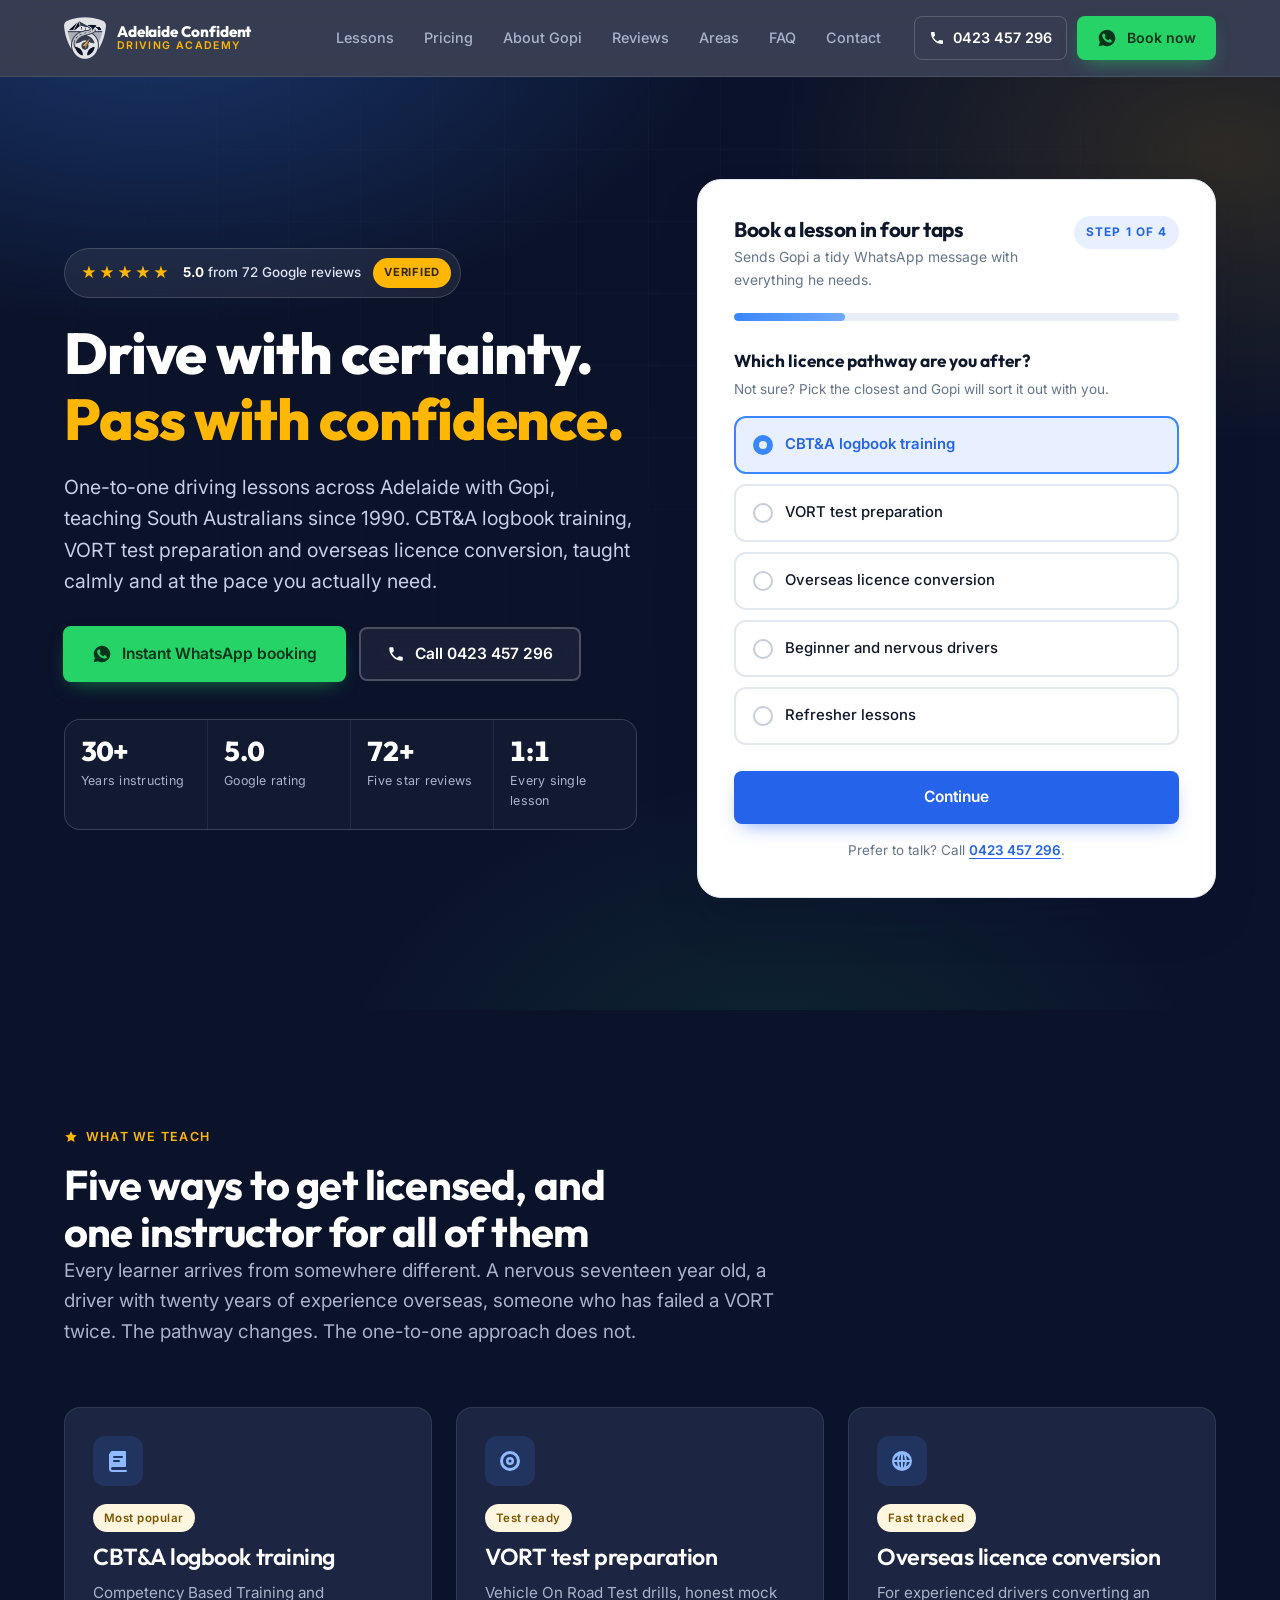
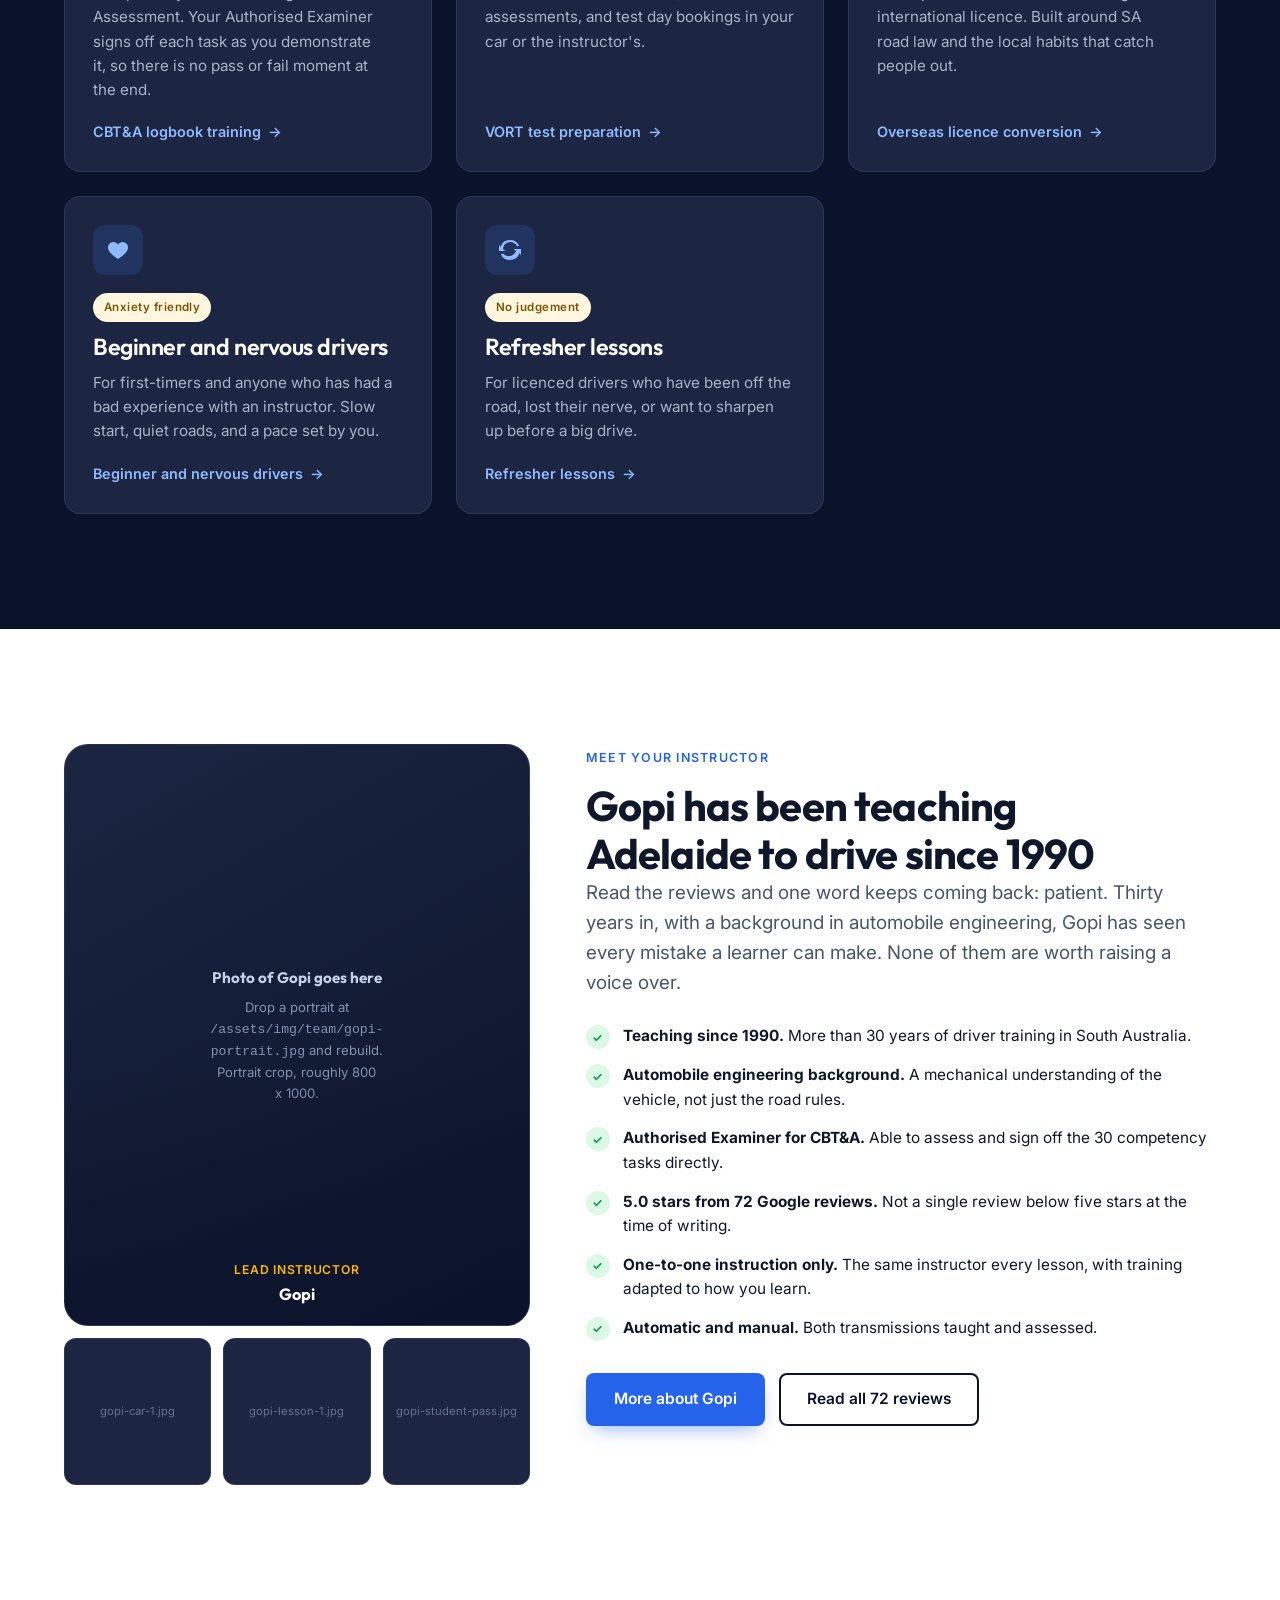
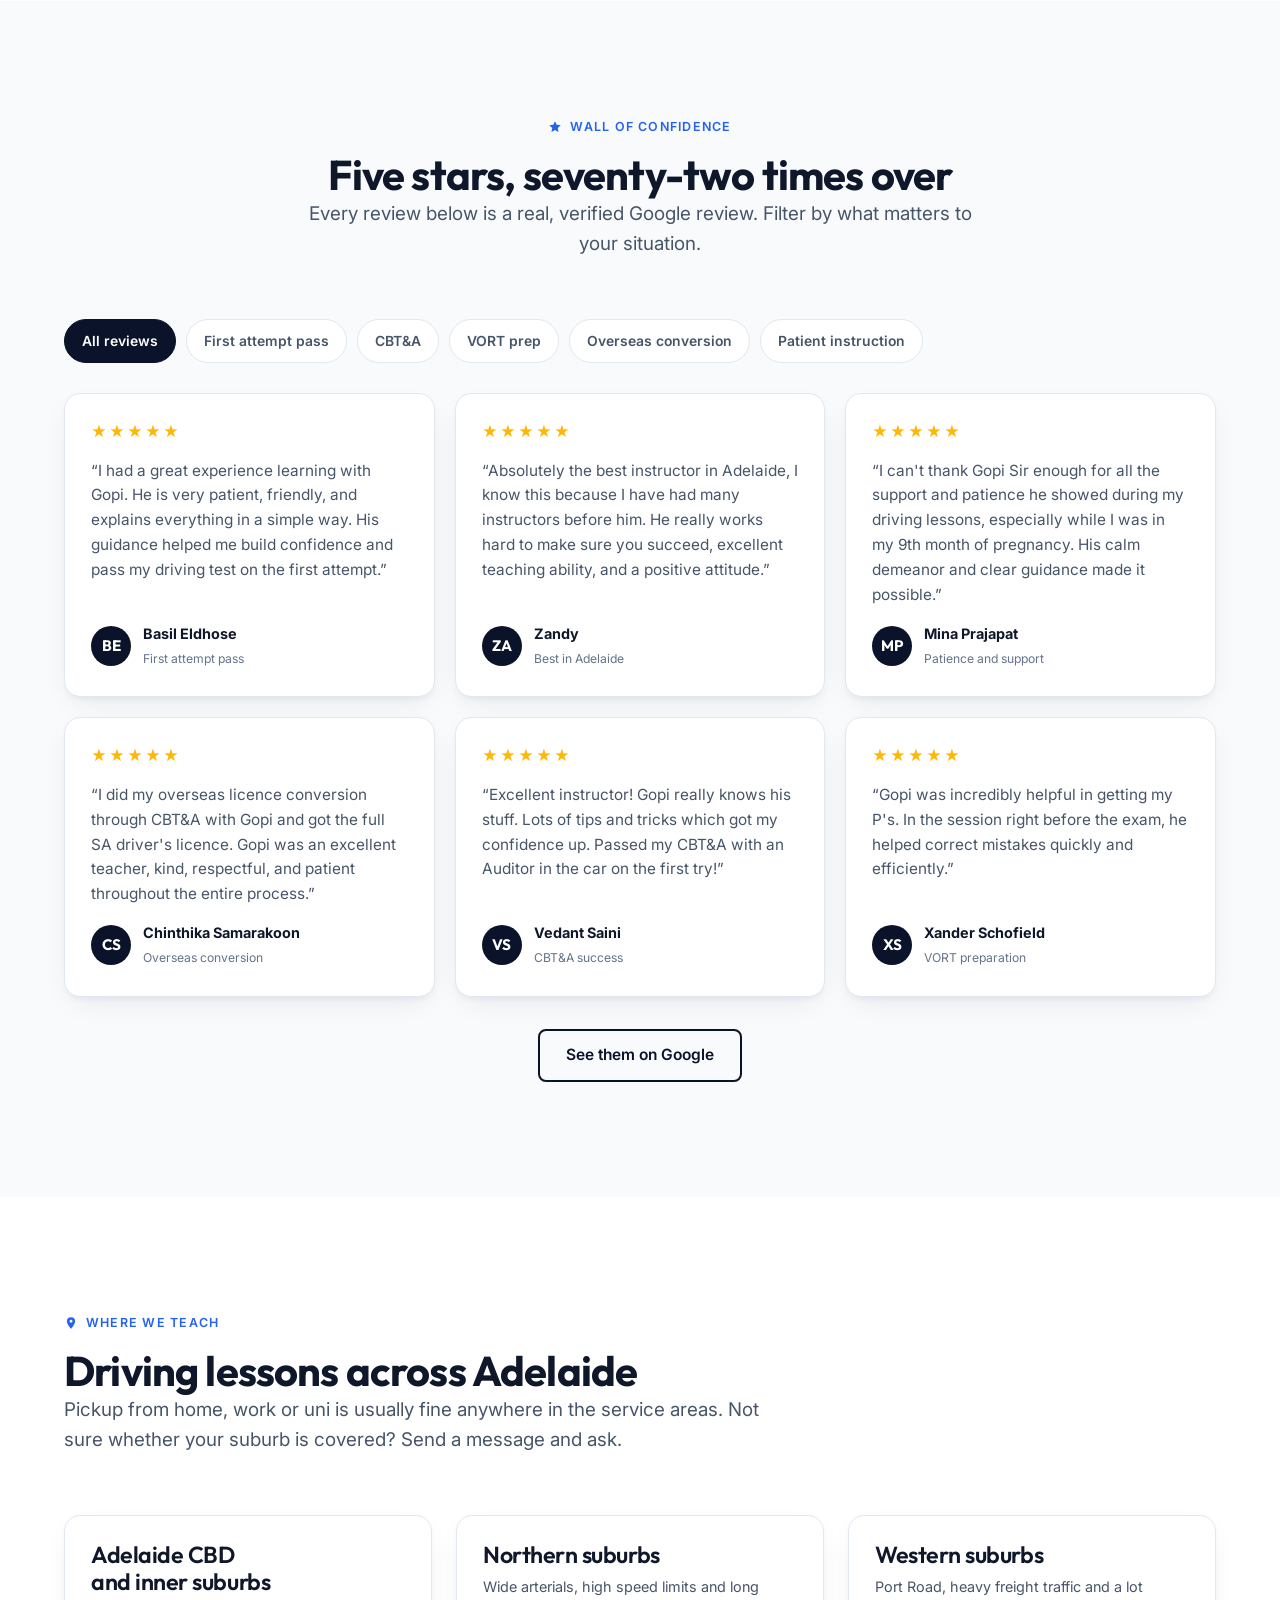
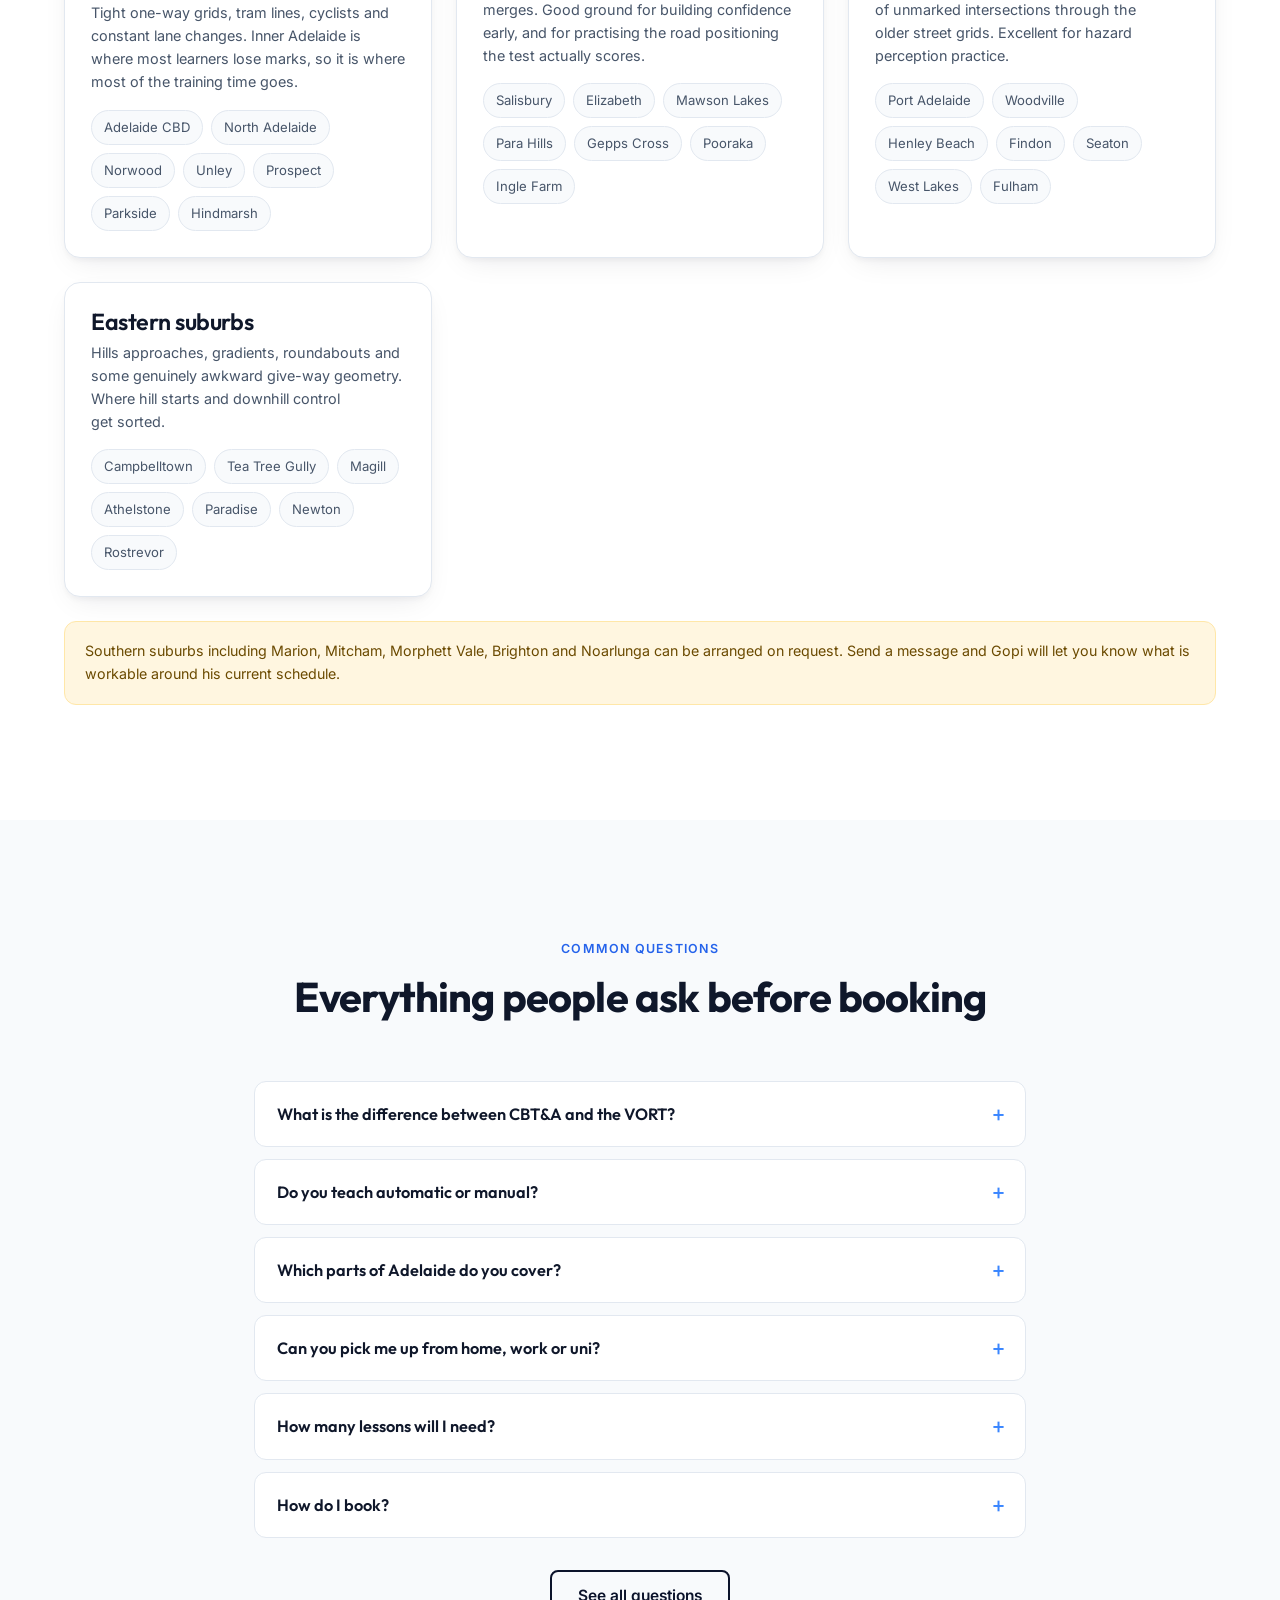
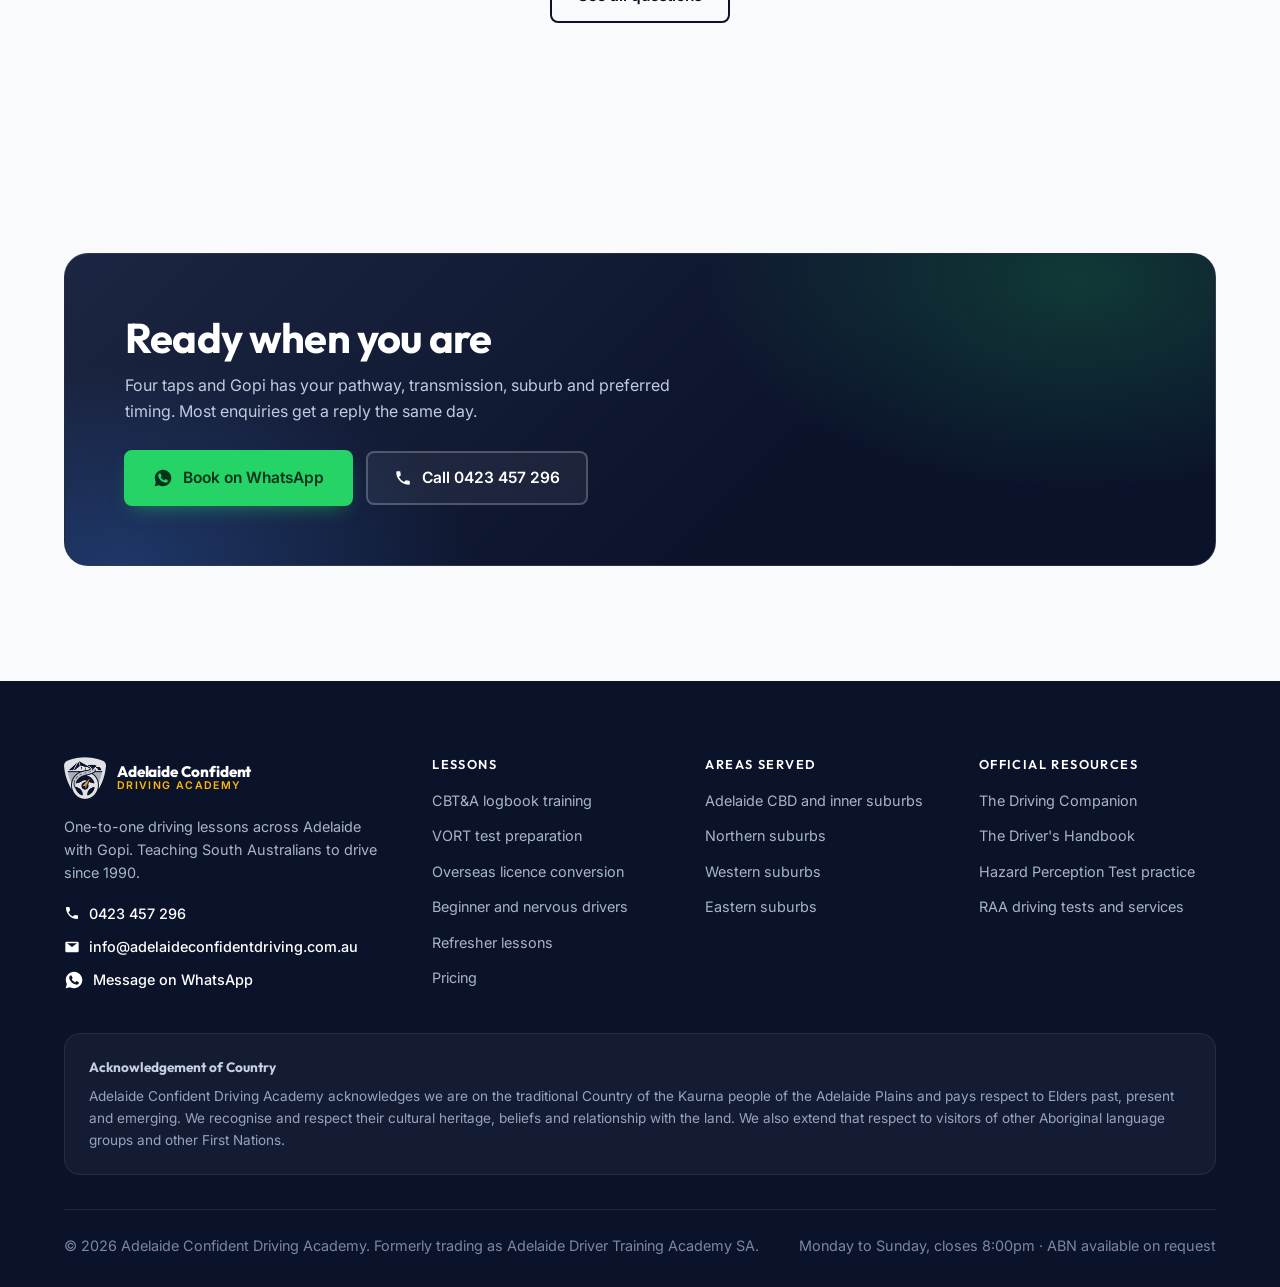
==== index.html @ c35cf50c "Add site manifest, sitemap, and Vercel configuration - Created a new site.webmanifest for the Adelai" ====
<!DOCTYPE html>
<html lang="en-AU">
<head>
<meta charset="utf-8">
<meta name="viewport" content="width=device-width, initial-scale=1, viewport-fit=cover">
<title>Driving Lessons Adelaide | Rated 5.0 by 72 Students</title>
<meta name="description" content="One-to-one driving lessons across Adelaide with Gopi, instructing since 1990. CBT&amp;A, VORT prep and overseas licence conversion. 5.0 stars, 72 reviews.">
<link rel="canonical" href="https://adelaideconfidentdriving.com.au/">
<meta name="robots" content="index, follow, max-image-preview:large, max-snippet:-1, max-video-preview:-1">
<meta name="theme-color" content="#0B132B">
<meta name="author" content="Adelaide Confident Driving Academy">
<meta name="geo.region" content="AU-SA">
<meta name="geo.placename" content="Adelaide">
<meta name="geo.position" content="-34.9285;138.6007">
<meta name="ICBM" content="-34.9285, 138.6007">

<meta property="og:site_name" content="Adelaide Confident Driving Academy">
<meta property="og:type" content="website">
<meta property="og:locale" content="en_AU">
<meta property="og:title" content="Driving Lessons Adelaide | Rated 5.0 by 72 Students">
<meta property="og:description" content="One-to-one driving lessons across Adelaide with Gopi, instructing since 1990. CBT&amp;A, VORT prep and overseas licence conversion. 5.0 stars, 72 reviews.">
<meta property="og:url" content="https://adelaideconfidentdriving.com.au/">
<meta property="og:image" content="https://adelaideconfidentdriving.com.au/assets/img/og-default.png">
<meta property="og:image:width" content="1200">
<meta property="og:image:height" content="630">
<meta property="og:image:alt" content="Adelaide Confident Driving Academy, five star rated driving school in Adelaide">
<meta name="twitter:card" content="summary_large_image">
<meta name="twitter:title" content="Driving Lessons Adelaide | Rated 5.0 by 72 Students">
<meta name="twitter:description" content="One-to-one driving lessons across Adelaide with Gopi, instructing since 1990. CBT&amp;A, VORT prep and overseas licence conversion. 5.0 stars, 72 reviews.">
<meta name="twitter:image" content="https://adelaideconfidentdriving.com.au/assets/img/og-default.png">

<link rel="icon" href="/favicon.ico" sizes="any">
<link rel="icon" href="/assets/img/icon-192.png" type="image/png" sizes="192x192">
<link rel="apple-touch-icon" href="/assets/img/apple-touch-icon.png">
<link rel="manifest" href="/site.webmanifest">

<link rel="preconnect" href="https://fonts.googleapis.com">
<link rel="preconnect" href="https://fonts.gstatic.com" crossorigin>
<!-- Loaded normally rather than with a media=print/onload swap: the CSP forbids
     inline event handlers, and display=swap already prevents invisible text. -->
<link rel="stylesheet" href="https://fonts.googleapis.com/css2?family=Outfit:wght@600;700;800&family=Inter:wght@400;500;600&display=swap">
<link rel="stylesheet" href="/assets/css/site.css">
<script src="/assets/js/site.js" defer></script>
<script type="application/ld+json">{"@context":"https://schema.org","@graph":[{"@type":"WebSite","@id":"https://adelaideconfidentdriving.com.au/#website","url":"https://adelaideconfidentdriving.com.au/","name":"Adelaide Confident Driving Academy","inLanguage":"en-AU","publisher":{"@id":"https://adelaideconfidentdriving.com.au/#business"}},{"@type":["DrivingSchool","LocalBusiness"],"@id":"https://adelaideconfidentdriving.com.au/#business","name":"Adelaide Confident Driving Academy","alternateName":["Adelaide Confident Driving","Adelaide Driver Training Academy SA","ACDA"],"description":"One-to-one driving school serving Adelaide and South Australia. CBT&A logbook training, VORT test preparation, overseas licence conversion and lessons for nervous beginners.","url":"https://adelaideconfidentdriving.com.au/","telephone":"+61423457296","email":"info@adelaideconfidentdriving.com.au","foundingDate":"1990","image":"https://adelaideconfidentdriving.com.au/assets/img/og-default.png","logo":{"@type":"ImageObject","url":"https://adelaideconfidentdriving.com.au/assets/img/icon-512.png","width":512,"height":512},"priceRange":"$$","currenciesAccepted":"AUD","address":{"@type":"PostalAddress","addressLocality":"Adelaide","addressRegion":"SA","addressCountry":"AU"},"geo":{"@type":"GeoCoordinates","latitude":"-34.9285","longitude":"138.6007"},"areaServed":[{"@type":"City","name":"Adelaide"},{"@type":"Place","name":"Adelaide CBD"},{"@type":"Place","name":"North Adelaide"},{"@type":"Place","name":"Norwood"},{"@type":"Place","name":"Unley"},{"@type":"Place","name":"Prospect"},{"@type":"Place","name":"Parkside"},{"@type":"Place","name":"Hindmarsh"},{"@type":"Place","name":"Thebarton"},{"@type":"Place","name":"Kent Town"},{"@type":"Place","name":"Goodwood"},{"@type":"Place","name":"Salisbury"},{"@type":"Place","name":"Elizabeth"},{"@type":"Place","name":"Mawson Lakes"},{"@type":"Place","name":"Para Hills"},{"@type":"Place","name":"Gepps Cross"},{"@type":"Place","name":"Pooraka"},{"@type":"Place","name":"Ingle Farm"},{"@type":"Place","name":"Modbury"},{"@type":"Place","name":"Golden Grove"},{"@type":"Place","name":"Munno Para"},{"@type":"Place","name":"Port Adelaide"},{"@type":"Place","name":"Woodville"},{"@type":"Place","name":"Henley Beach"},{"@type":"Place","name":"Findon"},{"@type":"Place","name":"Seaton"},{"@type":"Place","name":"West Lakes"},{"@type":"Place","name":"Fulham"},{"@type":"Place","name":"Grange"},{"@type":"Place","name":"Semaphore"},{"@type":"Place","name":"Royal Park"},{"@type":"Place","name":"Campbelltown"},{"@type":"Place","name":"Tea Tree Gully"},{"@type":"Place","name":"Magill"},{"@type":"Place","name":"Athelstone"},{"@type":"Place","name":"Paradise"},{"@type":"Place","name":"Newton"},{"@type":"Place","name":"Rostrevor"},{"@type":"Place","name":"Burnside"},{"@type":"Place","name":"Glen Osmond"},{"@type":"Place","name":"Hectorville"}],"serviceArea":{"@type":"GeoCircle","geoMidpoint":{"@type":"GeoCoordinates","latitude":"-34.9285","longitude":"138.6007"},"geoRadius":"40000"},"openingHoursSpecification":[{"@type":"OpeningHoursSpecification","dayOfWeek":["Monday","Tuesday","Wednesday","Thursday","Friday","Saturday","Sunday"],"opens":"07:00","closes":"20:00"}],"aggregateRating":{"@type":"AggregateRating","ratingValue":"5.0","reviewCount":72,"bestRating":"5","worstRating":"1"},"review":[{"@type":"Review","author":{"@type":"Person","name":"Basil Eldhose"},"reviewRating":{"@type":"Rating","ratingValue":"5","bestRating":"5"},"reviewBody":"I had a great experience learning with Gopi. He is very patient, friendly, and explains everything in a simple way. His guidance helped me build confidence and pass my driving test on the first attempt."},{"@type":"Review","author":{"@type":"Person","name":"Zandy"},"reviewRating":{"@type":"Rating","ratingValue":"5","bestRating":"5"},"reviewBody":"Absolutely the best instructor in Adelaide, I know this because I have had many instructors before him. He really works hard to make sure you succeed, excellent teaching ability, and a positive attitude."},{"@type":"Review","author":{"@type":"Person","name":"Mina Prajapat"},"reviewRating":{"@type":"Rating","ratingValue":"5","bestRating":"5"},"reviewBody":"I can't thank Gopi Sir enough for all the support and patience he showed during my driving lessons, especially while I was in my 9th month of pregnancy. His calm demeanor and clear guidance made it possible."},{"@type":"Review","author":{"@type":"Person","name":"Chinthika Samarakoon"},"reviewRating":{"@type":"Rating","ratingValue":"5","bestRating":"5"},"reviewBody":"I did my overseas licence conversion through CBT&A with Gopi and got the full SA driver's licence. Gopi was an excellent teacher, kind, respectful, and patient throughout the entire process."},{"@type":"Review","author":{"@type":"Person","name":"Vedant Saini"},"reviewRating":{"@type":"Rating","ratingValue":"5","bestRating":"5"},"reviewBody":"Excellent instructor! Gopi really knows his stuff. Lots of tips and tricks which got my confidence up. Passed my CBT&A with an Auditor in the car on the first try!"},{"@type":"Review","author":{"@type":"Person","name":"Xander Schofield"},"reviewRating":{"@type":"Rating","ratingValue":"5","bestRating":"5"},"reviewBody":"Gopi was incredibly helpful in getting my P's. In the session right before the exam, he helped correct mistakes quickly and efficiently."},{"@type":"Review","author":{"@type":"Person","name":"Anh Quang Le Van"},"reviewRating":{"@type":"Rating","ratingValue":"5","bestRating":"5"},"reviewBody":"Experienced, gentle, and patient enough to help me pass the full license test in just 2 training sessions. He organized early timeframes for my urgent timeline."},{"@type":"Review","author":{"@type":"Person","name":"Aishwarya Menon"},"reviewRating":{"@type":"Rating","ratingValue":"5","bestRating":"5"},"reviewBody":"I passed my driving test the first time! Gopi uncle broke down each task and ensured I understood the movement prior to attempting it on the road."}],"employee":{"@id":"https://adelaideconfidentdriving.com.au/about/#gopi"},"founder":{"@id":"https://adelaideconfidentdriving.com.au/about/#gopi"},"sameAs":["https://share.google/oz1qiCDrlBlNMlHzZ","https://www.google.com/search?kgmid=/g/11vqnhx90x","https://adelaidedrivertrainingacademysa.com.au"],"hasOfferCatalog":{"@type":"OfferCatalog","name":"Driving lessons and assessments","itemListElement":[{"@type":"Offer","itemOffered":{"@type":"Service","name":"CBT&A logbook training","url":"https://adelaideconfidentdriving.com.au/services/cbta-logbook-training/"}},{"@type":"Offer","itemOffered":{"@type":"Service","name":"VORT test preparation","url":"https://adelaideconfidentdriving.com.au/services/vort-test-preparation/"}},{"@type":"Offer","itemOffered":{"@type":"Service","name":"Overseas licence conversion","url":"https://adelaideconfidentdriving.com.au/services/overseas-licence-conversion/"}},{"@type":"Offer","itemOffered":{"@type":"Service","name":"Beginner and nervous drivers","url":"https://adelaideconfidentdriving.com.au/services/beginner-driving-lessons/"}},{"@type":"Offer","itemOffered":{"@type":"Service","name":"Refresher lessons","url":"https://adelaideconfidentdriving.com.au/services/refresher-driving-lessons/"}}]}},{"@type":"Person","@id":"https://adelaideconfidentdriving.com.au/about/#gopi","name":"Gopi","alternateName":"Gopinathan","jobTitle":"Lead driving instructor and Authorised Examiner","worksFor":{"@id":"https://adelaideconfidentdriving.com.au/#business"},"knowsAbout":["CBT&A Competency Based Training and Assessment","Vehicle On Road Test (VORT)","Overseas driver licence conversion in South Australia","Learner driver instruction","Automobile engineering"],"description":"Driving instructor in South Australia since 1990 with a background in automobile engineering. Known for calm, patient one-to-one instruction."},{"@type":"FAQPage","mainEntity":[{"@type":"Question","name":"What is the difference between CBT&A and the VORT?","acceptedAnswer":{"@type":"Answer","text":"CBT&A is the logbook method. You work through 30 competency tasks and your Authorised Examiner signs each one off as you demonstrate it, so there is no pass or fail moment. The VORT is a single assessed drive after 75 logged supervised hours, where you need 90 percent or better and no road law breaches. CBT&A suits people who do not perform well under test pressure. The VORT suits confident drivers who would rather get it done in one sitting."}},{"@type":"Question","name":"Do you teach automatic or manual?","acceptedAnswer":{"@type":"Answer","text":"Both. Most learners now choose automatic, which is completely reasonable. Be aware that if you are assessed in an automatic, your licence carries an automatic-only condition until you complete a manual assessment."}},{"@type":"Question","name":"Which parts of Adelaide do you cover?","acceptedAnswer":{"@type":"Answer","text":"The CBD and inner suburbs, the northern suburbs, the western suburbs and the eastern suburbs. Southern suburbs can be arranged on request depending on the schedule. Send a message with your suburb and you will get a straight answer."}},{"@type":"Question","name":"Can you pick me up from home, work or uni?","acceptedAnswer":{"@type":"Answer","text":"Usually yes, within the service areas. Say where you need to be picked up from when you message and it gets sorted before the first lesson."}},{"@type":"Question","name":"How many lessons will I need?","acceptedAnswer":{"@type":"Answer","text":"Nobody can answer that honestly before seeing you drive. After the first assessment lesson you will get a realistic estimate rather than a number designed to sound appealing."}},{"@type":"Question","name":"How do I book?","acceptedAnswer":{"@type":"Answer","text":"The quickest way is the WhatsApp booking form on this site, which sends Gopi your training path, transmission, suburb and preferred timing in one message. Calling or texting 0423 457 296 works just as well."}}]},{"@type":"BreadcrumbList","itemListElement":[{"@type":"ListItem","position":1,"name":"Home","item":"https://adelaideconfidentdriving.com.au/"}]}]}</script>
</head>
<body>
<div id="preloader" role="status" aria-label="Loading">
  <div class="pl-inner">
    <img src="/assets/img/logo-mark-light.png" alt="" width="84" height="84">
    <div class="pl-name">Adelaide Confident</div>
    <div class="pl-sub">Driving Academy</div>
  </div>
</div>
<a class="skip-link" href="#main">Skip to content</a>
<header class="site-header">
  <div class="wrap">
    <nav class="nav" aria-label="Main">
      <a class="brand" href="/">
        <img src="/assets/img/logo-mark-light.png" alt="" width="42" height="42">
        <span class="brand-text">
          <b>Adelaide Confident</b>
          <span>Driving Academy</span>
        </span>
      </a>
      <ul class="nav-links" id="nav-links"><li><a href="/services/">Lessons</a></li><li><a href="/pricing/">Pricing</a></li><li><a href="/about/">About Gopi</a></li><li><a href="/reviews/">Reviews</a></li><li><a href="/service-areas/">Areas</a></li><li><a href="/faq/">FAQ</a></li><li><a href="/contact/">Contact</a></li></ul>
      <div class="nav-cta">
        <a class="nav-call" href="tel:+61423457296"><svg aria-hidden="true" width="16" height="16" viewBox="0 0 24 24" fill="currentColor"><path d="M6.6 10.8a15.1 15.1 0 0 0 6.6 6.6l2.2-2.2a1 1 0 0 1 1-.25c1.1.37 2.3.57 3.6.57a1 1 0 0 1 1 1V20a1 1 0 0 1-1 1A17 17 0 0 1 3 4a1 1 0 0 1 1-1h3.5a1 1 0 0 1 1 1c0 1.25.2 2.45.57 3.57a1 1 0 0 1-.25 1l-2.22 2.23Z"/></svg><span>0423 457 296</span></a>
        <a class="btn btn--whatsapp btn--sm" href="https://wa.me/61423457296?text=Hi%20Gopi%2C%20I%27d%20like%20to%20book%20a%20driving%20lesson%20with%20Adelaide%20Confident%20Driving%20Academy.%20Could%20you%20let%20me%20know%20your%20availability%3F" rel="noopener"><svg aria-hidden="true" width="20" height="20" viewBox="0 0 24 24" fill="currentColor"><path d="M12.04 2C6.58 2 2.13 6.45 2.13 11.91c0 1.75.46 3.45 1.32 4.95L2 22l5.25-1.38a9.87 9.87 0 0 0 4.79 1.22h.01c5.46 0 9.91-4.45 9.91-9.91S17.5 2 12.04 2Zm5.8 14.17c-.24.68-1.4 1.3-1.95 1.35-.5.05-1.13.07-1.83-.11-.42-.11-.96-.29-1.65-.59-2.9-1.25-4.8-4.17-4.94-4.36-.15-.19-1.19-1.58-1.19-3.02s.76-2.14 1.03-2.44c.27-.29.58-.37.78-.37h.56c.18 0 .42-.07.66.5.24.59.83 2.03.9 2.18.07.15.12.32.02.51-.09.19-.14.31-.28.48-.14.17-.29.37-.42.5-.14.14-.28.29-.12.57.16.29.71 1.17 1.53 1.9 1.05.94 1.94 1.23 2.22 1.37.27.14.43.12.59-.07.16-.19.68-.79.86-1.07.18-.27.36-.22.61-.13.24.09 1.55.73 1.82.86.27.14.44.2.5.32.07.11.07.65-.17 1.33Z"/></svg> Book now</a>
        <button class="nav-toggle" type="button" aria-expanded="false" aria-controls="nav-links" aria-label="Menu"><span></span></button>
      </div>
    </nav>
  </div>
</header>

<main id="main">

<section class="hero">
  <div class="wrap">
    <div class="hero-grid">
      <div>
        <a class="rating-badge" href="https://share.google/oz1qiCDrlBlNMlHzZ" target="_blank" rel="noopener"><span class="stars" aria-hidden="true">★★★★★</span><span class="rb-text"><b>5.0</b> from 72 Google reviews</span><span class="rb-chip">Verified</span></a>
        <h1>Drive with certainty. <em>Pass with confidence.</em></h1>
        <p class="lede">One-to-one driving lessons across Adelaide with Gopi, teaching South
        Australians since 1990. CBT&amp;A logbook training, VORT test preparation and overseas
        licence conversion, taught calmly and at the pace you actually need.</p>
        <div class="btn-row">
          <a class="btn btn--whatsapp pulse" href="#book"><svg aria-hidden="true" width="20" height="20" viewBox="0 0 24 24" fill="currentColor"><path d="M12.04 2C6.58 2 2.13 6.45 2.13 11.91c0 1.75.46 3.45 1.32 4.95L2 22l5.25-1.38a9.87 9.87 0 0 0 4.79 1.22h.01c5.46 0 9.91-4.45 9.91-9.91S17.5 2 12.04 2Zm5.8 14.17c-.24.68-1.4 1.3-1.95 1.35-.5.05-1.13.07-1.83-.11-.42-.11-.96-.29-1.65-.59-2.9-1.25-4.8-4.17-4.94-4.36-.15-.19-1.19-1.58-1.19-3.02s.76-2.14 1.03-2.44c.27-.29.58-.37.78-.37h.56c.18 0 .42-.07.66.5.24.59.83 2.03.9 2.18.07.15.12.32.02.51-.09.19-.14.31-.28.48-.14.17-.29.37-.42.5-.14.14-.28.29-.12.57.16.29.71 1.17 1.53 1.9 1.05.94 1.94 1.23 2.22 1.37.27.14.43.12.59-.07.16-.19.68-.79.86-1.07.18-.27.36-.22.61-.13.24.09 1.55.73 1.82.86.27.14.44.2.5.32.07.11.07.65-.17 1.33Z"/></svg> Instant WhatsApp booking</a>
          <a class="btn btn--ghost" href="tel:+61423457296"><svg aria-hidden="true" width="18" height="18" viewBox="0 0 24 24" fill="currentColor"><path d="M6.6 10.8a15.1 15.1 0 0 0 6.6 6.6l2.2-2.2a1 1 0 0 1 1-.25c1.1.37 2.3.57 3.6.57a1 1 0 0 1 1 1V20a1 1 0 0 1-1 1A17 17 0 0 1 3 4a1 1 0 0 1 1-1h3.5a1 1 0 0 1 1 1c0 1.25.2 2.45.57 3.57a1 1 0 0 1-.25 1l-2.22 2.23Z"/></svg> Call 0423 457 296</a>
        </div>
        <div class="microstats">
          <div><b><span data-count="30" data-suffix="+">30+</span></b><span>Years instructing</span></div>
          <div><b><span data-count="5.0">5.0</span></b><span>Google rating</span></div>
          <div><b><span data-count="72" data-suffix="+">72+</span></b><span>Five star reviews</span></div>
          <div><b>1:1</b><span>Every single lesson</span></div>
        </div>
      </div>
      <div class="reveal" data-delay="120"><div class="booking" id="book">
  <div class="booking-head">
    <div>
      <h2>Book a lesson in four taps</h2>
      <p>Sends Gopi a tidy WhatsApp message with everything he needs.</p>
    </div>
    <span class="booking-step-count" id="booking-step-count">Step 1 of 4</span>
  </div>

  <div class="progress" role="progressbar" aria-label="Booking progress" aria-valuemin="0" aria-valuemax="100" aria-valuenow="25">
    <i id="booking-progress"></i>
  </div>

  <form id="booking-form" novalidate>
    <fieldset class="step is-active" data-require="route" data-autoadvance="1"
              data-error="Choose the training path that fits you best.">
      <legend class="step-q">Which licence pathway are you after?</legend>
      <p class="step-hint">Not sure? Pick the closest and Gopi will sort it out with you.</p>
      <div class="opt-list"><label class="opt"><input type="radio" name="route" value="CBT&amp;A logbook training" checked><span>CBT&amp;A logbook training</span></label><label class="opt"><input type="radio" name="route" value="VORT test preparation"><span>VORT test preparation</span></label><label class="opt"><input type="radio" name="route" value="Overseas licence conversion"><span>Overseas licence conversion</span></label><label class="opt"><input type="radio" name="route" value="Beginner and nervous drivers"><span>Beginner and nervous drivers</span></label><label class="opt"><input type="radio" name="route" value="Refresher lessons"><span>Refresher lessons</span></label></div>
    </fieldset>

    <fieldset class="step" data-require="gearbox" data-autoadvance="1"
              data-error="Choose automatic or manual.">
      <legend class="step-q">Automatic or manual?</legend>
      <p class="step-hint">An automatic assessment gives you an automatic-only licence condition.</p>
      <div class="opt-list opt-list--2"><label class="opt"><input type="radio" name="gearbox" value="Automatic" checked><span>Automatic</span></label><label class="opt"><input type="radio" name="gearbox" value="Manual"><span>Manual</span></label></div>
    </fieldset>

    <fieldset class="step" data-require="suburb"
              data-error="Enter the suburb you would like to be picked up from.">
      <legend class="step-q">Which suburb are you in?</legend>
      <p class="step-hint">Pickup from home, work or uni is usually fine within the service areas.</p>
      <div class="field">
        <label for="suburb">Suburb or area</label>
        <input type="text" id="suburb" name="suburb" autocomplete="address-level2"
               placeholder="e.g. Mawson Lakes" enterkeyhint="next">
        <div class="suburb-hints"><button type="button">Adelaide CBD</button><button type="button">Salisbury</button><button type="button">Mawson Lakes</button><button type="button">Norwood</button><button type="button">Port Adelaide</button><button type="button">Campbelltown</button><button type="button">Modbury</button><button type="button">Prospect</button></div>
      </div>
    </fieldset>

    <fieldset class="step" data-require="timing"
              data-error="Let Gopi know roughly when suits you.">
      <legend class="step-q">When suits you?</legend>
      <p class="step-hint">Seven days a week, monday to sunday, closes 8:00pm.</p>
      <div class="opt-list"><label class="opt"><input type="radio" name="timing" value="Weekday mornings" checked><span>Weekday mornings</span></label><label class="opt"><input type="radio" name="timing" value="Weekday afternoons or evenings"><span>Weekday afternoons or evenings</span></label><label class="opt"><input type="radio" name="timing" value="Weekends"><span>Weekends</span></label><label class="opt"><input type="radio" name="timing" value="Urgent, within the next two weeks"><span>Urgent, within the next two weeks</span></label></div>
      <div class="booking-summary" id="booking-summary" hidden>
        <dl></dl>
      </div>
    </fieldset>

    <p class="form-error" id="booking-error" role="alert" hidden></p>

    <div class="booking-nav">
      <button type="button" class="btn booking-back" id="booking-back" hidden>Back</button>
      <button type="submit" class="btn btn--primary" id="booking-next">Continue</button>
    </div>

    <p class="booking-fallback" id="booking-result" role="status" hidden></p>
    <p class="booking-fallback">Prefer to talk? Call
      <a href="tel:+61423457296">0423 457 296</a>.</p>
  </form>
</div>
</div>
    </div>
  </div>
</section>

<section class="section section--dark">
  <div class="wrap">
    <div class="section-head">
      <p class="eyebrow"><svg aria-hidden="true" width="14" height="14" viewBox="0 0 24 24" fill="currentColor"><path d="m12 2 2.9 6.3 6.9.8-5.1 4.7 1.4 6.8L12 17.2 5.9 20.6l1.4-6.8L2.2 9.1l6.9-.8L12 2Z"/></svg> What we teach</p>
      <h2>Five ways to get licensed, and one instructor for all of them</h2>
      <p class="lede">Every learner arrives from somewhere different. A nervous seventeen year
      old, a driver with twenty years of experience overseas, someone who has failed a VORT
      twice. The pathway changes. The one-to-one approach does not.</p>
    </div>
    <div class="grid grid--3"><article class="card card--dark reveal" data-delay="0">
  <span class="card-icon"><svg aria-hidden="true" width="24" height="24" viewBox="0 0 24 24" fill="currentColor"><path d="M4 4.5A2.5 2.5 0 0 1 6.5 2H19a1 1 0 0 1 1 1v14a1 1 0 0 1-1 1H6.5a1.5 1.5 0 0 0 0 3H20a1 1 0 1 1 0 2H6.5A3.5 3.5 0 0 1 3 19.5v-15Zm4 2.5a1 1 0 0 0 0 2h8a1 1 0 1 0 0-2H8Zm0 4a1 1 0 1 0 0 2h5a1 1 0 1 0 0-2H8Z"/></svg></span>
  <span class="chip chip--gold" style="align-self:flex-start;margin-bottom:12px">Most popular</span>
  <h3>CBT&amp;A logbook training</h3>
  <p>Competency Based Training and Assessment. Your Authorised Examiner signs off each task as you demonstrate it, so there is no pass or fail moment at the end.</p>
  <a class="card-link" href="/services/cbta-logbook-training/">CBT&amp;A logbook training</a>
</article><article class="card card--dark reveal" data-delay="70">
  <span class="card-icon"><svg aria-hidden="true" width="24" height="24" viewBox="0 0 24 24" fill="currentColor"><path d="M12 2a10 10 0 1 0 0 20 10 10 0 0 0 0-20Zm0 3a7 7 0 1 1 0 14 7 7 0 0 1 0-14Zm0 3a4 4 0 1 0 0 8 4 4 0 0 0 0-8Zm0 2.5a1.5 1.5 0 1 1 0 3 1.5 1.5 0 0 1 0-3Z"/></svg></span>
  <span class="chip chip--gold" style="align-self:flex-start;margin-bottom:12px">Test ready</span>
  <h3>VORT test preparation</h3>
  <p>Vehicle On Road Test drills, honest mock assessments, and test day bookings in your car or the instructor&#x27;s.</p>
  <a class="card-link" href="/services/vort-test-preparation/">VORT test preparation</a>
</article><article class="card card--dark reveal" data-delay="140">
  <span class="card-icon"><svg aria-hidden="true" width="24" height="24" viewBox="0 0 24 24" fill="currentColor"><path d="M12 2a10 10 0 1 0 0 20 10 10 0 0 0 0-20ZM4.06 13h3.02c.1 1.72.45 3.32.98 4.6A8.02 8.02 0 0 1 4.06 13Zm3.02-2H4.06a8.02 8.02 0 0 1 4-4.6c-.53 1.28-.88 2.88-.98 4.6Zm2 0c.13-2.04.6-3.74 1.2-4.78.24-.4.47-.68.66-.85V11H9.08Zm3.86 0V5.37c.19.17.42.45.66.85.6 1.04 1.07 2.74 1.2 4.78h-1.86Zm0 2h1.86c-.13 2.04-.6 3.74-1.2 4.78-.24.4-.47.68-.66.85V13Zm-2 0v5.63c-.19-.17-.42-.45-.66-.85-.6-1.04-1.07-2.74-1.2-4.78h1.86Zm5.9 0h3.02a8.02 8.02 0 0 1-4 4.6c.53-1.28.88-2.88.98-4.6Zm0-2c-.1-1.72-.45-3.32-.98-4.6a8.02 8.02 0 0 1 4 4.6h-3.02Z"/></svg></span>
  <span class="chip chip--gold" style="align-self:flex-start;margin-bottom:12px">Fast tracked</span>
  <h3>Overseas licence conversion</h3>
  <p>For experienced drivers converting an international licence. Built around SA road law and the local habits that catch people out.</p>
  <a class="card-link" href="/services/overseas-licence-conversion/">Overseas licence conversion</a>
</article><article class="card card--dark reveal" data-delay="210">
  <span class="card-icon"><svg aria-hidden="true" width="24" height="24" viewBox="0 0 24 24" fill="currentColor"><path d="M12 21s-7.5-4.6-9.5-9A5.5 5.5 0 0 1 12 6.5 5.5 5.5 0 0 1 21.5 12c-2 4.4-9.5 9-9.5 9Z"/></svg></span>
  <span class="chip chip--gold" style="align-self:flex-start;margin-bottom:12px">Anxiety friendly</span>
  <h3>Beginner and nervous drivers</h3>
  <p>For first-timers and anyone who has had a bad experience with an instructor. Slow start, quiet roads, and a pace set by you.</p>
  <a class="card-link" href="/services/beginner-driving-lessons/">Beginner and nervous drivers</a>
</article><article class="card card--dark reveal" data-delay="280">
  <span class="card-icon"><svg aria-hidden="true" width="24" height="24" viewBox="0 0 24 24" fill="currentColor"><path d="M12 4a8 8 0 0 1 7.2 4.5l1.9-.9A10 10 0 0 0 12 2a10 10 0 0 0-9.6 7.2L1 6.5V13h6.5l-2.6-2.1A8 8 0 0 1 12 4Zm10 7h-6.5l2.6 2.1A8 8 0 0 1 4.8 15.5l-1.9.9A10 10 0 0 0 12 22a10 10 0 0 0 9.6-7.2l1.4 2.7V11Z"/></svg></span>
  <span class="chip chip--gold" style="align-self:flex-start;margin-bottom:12px">No judgement</span>
  <h3>Refresher lessons</h3>
  <p>For licenced drivers who have been off the road, lost their nerve, or want to sharpen up before a big drive.</p>
  <a class="card-link" href="/services/refresher-driving-lessons/">Refresher lessons</a>
</article></div>
  </div>
</section>

<section class="section section--tint">
  <div class="wrap">
    <div class="instructor">
      <div>
  <div class="photo-frame">
    <p class="ph-note"><b>Photo of Gopi goes here</b>Drop a portrait at <code>/assets/img/team/gopi-portrait.jpg</code> and rebuild. Portrait crop, roughly 800 x 1000.</p>
    <div class="photo-caption">
      <span>Lead instructor</span>
      <b>Gopi</b>
    </div>
  </div>
  <div class="photo-strip"><div>gopi-car-1.jpg</div><div>gopi-lesson-1.jpg</div><div>gopi-student-pass.jpg</div></div>
</div>
      <div>
        <p class="eyebrow">Meet your instructor</p>
        <h2>Gopi has been teaching Adelaide to drive since 1990</h2>
        <p class="lede">Read the reviews and one word keeps coming back: patient. Thirty years
        in, with a background in automobile engineering, Gopi has seen every mistake a learner
        can make. None of them are worth raising a voice over.</p>
        <ul class="cred-list"><li><span class="tick" aria-hidden="true">&#10003;</span><span><b>Teaching since 1990.</b> More than 30 years of driver training in South Australia.</span></li><li><span class="tick" aria-hidden="true">&#10003;</span><span><b>Automobile engineering background.</b> A mechanical understanding of the vehicle, not just the road rules.</span></li><li><span class="tick" aria-hidden="true">&#10003;</span><span><b>Authorised Examiner for CBT&amp;A.</b> Able to assess and sign off the 30 competency tasks directly.</span></li><li><span class="tick" aria-hidden="true">&#10003;</span><span><b>5.0 stars from 72 Google reviews.</b> Not a single review below five stars at the time of writing.</span></li><li><span class="tick" aria-hidden="true">&#10003;</span><span><b>One-to-one instruction only.</b> The same instructor every lesson, with training adapted to how you learn.</span></li><li><span class="tick" aria-hidden="true">&#10003;</span><span><b>Automatic and manual.</b> Both transmissions taught and assessed.</span></li></ul>
        <div class="btn-row mt-32">
          <a class="btn btn--primary" href="/about/">More about Gopi</a>
          <a class="btn btn--outline" href="/reviews/">Read all 72 reviews</a>
        </div>
      </div>
    </div>
  </div>
</section>

<section class="section">
  <div class="wrap">
    <div class="section-head section-head--center">
      <p class="eyebrow"><svg aria-hidden="true" width="14" height="14" viewBox="0 0 24 24" fill="currentColor"><path d="m12 2 2.9 6.3 6.9.8-5.1 4.7 1.4 6.8L12 17.2 5.9 20.6l1.4-6.8L2.2 9.1l6.9-.8L12 2Z"/></svg> Wall of confidence</p>
      <h2>Five stars, seventy-two times over</h2>
      <p class="lede" style="margin-inline:auto">Every review below is a real, verified Google
      review. Filter by what matters to your situation.</p>
    </div>
    <div class="filter-bar" id="review-filter" role="group" aria-label="Filter reviews"><button class="filter-btn" type="button" data-filter="all" aria-pressed="true">All reviews</button><button class="filter-btn" type="button" data-filter="first-attempt" aria-pressed="false">First attempt pass</button><button class="filter-btn" type="button" data-filter="cbta" aria-pressed="false">CBT&amp;A</button><button class="filter-btn" type="button" data-filter="vort" aria-pressed="false">VORT prep</button><button class="filter-btn" type="button" data-filter="overseas" aria-pressed="false">Overseas conversion</button><button class="filter-btn" type="button" data-filter="patience" aria-pressed="false">Patient instruction</button></div><p class="sr-only" id="review-count" role="status"></p><div class="review-grid" id="review-grid"><article class="review" data-tags="first-attempt|patience">
  <span class="stars" aria-hidden="true">★★★★★</span>
  <blockquote>I had a great experience learning with Gopi. He is very patient, friendly, and explains everything in a simple way. His guidance helped me build confidence and pass my driving test on the first attempt.</blockquote>
  <footer>
    <span class="avatar" aria-hidden="true">BE</span>
    <span class="who"><b>Basil Eldhose</b><span>First attempt pass</span></span>
  </footer>
</article><article class="review" data-tags="patience">
  <span class="stars" aria-hidden="true">★★★★★</span>
  <blockquote>Absolutely the best instructor in Adelaide, I know this because I have had many instructors before him. He really works hard to make sure you succeed, excellent teaching ability, and a positive attitude.</blockquote>
  <footer>
    <span class="avatar" aria-hidden="true">ZA</span>
    <span class="who"><b>Zandy</b><span>Best in Adelaide</span></span>
  </footer>
</article><article class="review" data-tags="patience">
  <span class="stars" aria-hidden="true">★★★★★</span>
  <blockquote>I can&#x27;t thank Gopi Sir enough for all the support and patience he showed during my driving lessons, especially while I was in my 9th month of pregnancy. His calm demeanor and clear guidance made it possible.</blockquote>
  <footer>
    <span class="avatar" aria-hidden="true">MP</span>
    <span class="who"><b>Mina Prajapat</b><span>Patience and support</span></span>
  </footer>
</article><article class="review" data-tags="overseas|cbta|patience">
  <span class="stars" aria-hidden="true">★★★★★</span>
  <blockquote>I did my overseas licence conversion through CBT&amp;A with Gopi and got the full SA driver&#x27;s licence. Gopi was an excellent teacher, kind, respectful, and patient throughout the entire process.</blockquote>
  <footer>
    <span class="avatar" aria-hidden="true">CS</span>
    <span class="who"><b>Chinthika Samarakoon</b><span>Overseas conversion</span></span>
  </footer>
</article><article class="review" data-tags="cbta|first-attempt">
  <span class="stars" aria-hidden="true">★★★★★</span>
  <blockquote>Excellent instructor! Gopi really knows his stuff. Lots of tips and tricks which got my confidence up. Passed my CBT&amp;A with an Auditor in the car on the first try!</blockquote>
  <footer>
    <span class="avatar" aria-hidden="true">VS</span>
    <span class="who"><b>Vedant Saini</b><span>CBT&amp;A success</span></span>
  </footer>
</article><article class="review" data-tags="vort">
  <span class="stars" aria-hidden="true">★★★★★</span>
  <blockquote>Gopi was incredibly helpful in getting my P&#x27;s. In the session right before the exam, he helped correct mistakes quickly and efficiently.</blockquote>
  <footer>
    <span class="avatar" aria-hidden="true">XS</span>
    <span class="who"><b>Xander Schofield</b><span>VORT preparation</span></span>
  </footer>
</article></div>
    <div class="center mt-32">
      <a class="btn btn--outline" href="https://share.google/oz1qiCDrlBlNMlHzZ" target="_blank" rel="noopener">See them on Google</a>
    </div>
  </div>
</section>

<section class="section section--tint">
  <div class="wrap">
    <div class="section-head">
      <p class="eyebrow"><svg aria-hidden="true" width="14" height="14" viewBox="0 0 24 24" fill="currentColor"><path d="M12 2a7 7 0 0 0-7 7c0 5 7 13 7 13s7-8 7-13a7 7 0 0 0-7-7Zm0 9.5A2.5 2.5 0 1 1 12 6.5a2.5 2.5 0 0 1 0 5Z"/></svg> Where we teach</p>
      <h2>Driving lessons across Adelaide</h2>
      <p class="lede">Pickup from home, work or uni is usually fine anywhere in the service
      areas. Not sure whether your suburb is covered? Send a message and ask.</p>
    </div>
    <div class="grid grid--2"><div class="area-block reveal">
  <h3>Adelaide CBD and inner suburbs</h3>
  <p>Tight one-way grids, tram lines, cyclists and constant lane changes. Inner Adelaide is where most learners lose marks, so it is where most of the training time goes.</p>
  <ul class="suburb-list"><li>Adelaide CBD</li><li>North Adelaide</li><li>Norwood</li><li>Unley</li><li>Prospect</li><li>Parkside</li><li>Hindmarsh</li></ul>
</div><div class="area-block reveal">
  <h3>Northern suburbs</h3>
  <p>Wide arterials, high speed limits and long merges. Good ground for building confidence early, and for practising the road positioning the test actually scores.</p>
  <ul class="suburb-list"><li>Salisbury</li><li>Elizabeth</li><li>Mawson Lakes</li><li>Para Hills</li><li>Gepps Cross</li><li>Pooraka</li><li>Ingle Farm</li></ul>
</div><div class="area-block reveal">
  <h3>Western suburbs</h3>
  <p>Port Road, heavy freight traffic and a lot of unmarked intersections through the older street grids. Excellent for hazard perception practice.</p>
  <ul class="suburb-list"><li>Port Adelaide</li><li>Woodville</li><li>Henley Beach</li><li>Findon</li><li>Seaton</li><li>West Lakes</li><li>Fulham</li></ul>
</div><div class="area-block reveal">
  <h3>Eastern suburbs</h3>
  <p>Hills approaches, gradients, roundabouts and some genuinely awkward give-way geometry. Where hill starts and downhill control get sorted.</p>
  <ul class="suburb-list"><li>Campbelltown</li><li>Tea Tree Gully</li><li>Magill</li><li>Athelstone</li><li>Paradise</li><li>Newton</li><li>Rostrevor</li></ul>
</div></div>
    <p class="price-note mt-24">Southern suburbs including Marion, Mitcham, Morphett Vale, Brighton and Noarlunga can be arranged on request. Send a message and Gopi will let you know what is workable around his current schedule.</p>
  </div>
</section>

<section class="section">
  <div class="wrap wrap--narrow">
    <div class="section-head section-head--center">
      <p class="eyebrow">Common questions</p>
      <h2>Everything people ask before booking</h2>
    </div>
    <div class="faq"><details><summary>What is the difference between CBT&amp;A and the VORT?</summary><div class="faq-body"><p>CBT&amp;A is the logbook method. You work through 30 competency tasks and your Authorised Examiner signs each one off as you demonstrate it, so there is no pass or fail moment. The VORT is a single assessed drive after 75 logged supervised hours, where you need 90 percent or better and no road law breaches. CBT&amp;A suits people who do not perform well under test pressure. The VORT suits confident drivers who would rather get it done in one sitting.</p></div></details><details><summary>Do you teach automatic or manual?</summary><div class="faq-body"><p>Both. Most learners now choose automatic, which is completely reasonable. Be aware that if you are assessed in an automatic, your licence carries an automatic-only condition until you complete a manual assessment.</p></div></details><details><summary>Which parts of Adelaide do you cover?</summary><div class="faq-body"><p>The CBD and inner suburbs, the northern suburbs, the western suburbs and the eastern suburbs. Southern suburbs can be arranged on request depending on the schedule. Send a message with your suburb and you will get a straight answer.</p></div></details><details><summary>Can you pick me up from home, work or uni?</summary><div class="faq-body"><p>Usually yes, within the service areas. Say where you need to be picked up from when you message and it gets sorted before the first lesson.</p></div></details><details><summary>How many lessons will I need?</summary><div class="faq-body"><p>Nobody can answer that honestly before seeing you drive. After the first assessment lesson you will get a realistic estimate rather than a number designed to sound appealing.</p></div></details><details><summary>How do I book?</summary><div class="faq-body"><p>The quickest way is the WhatsApp booking form on this site, which sends Gopi your training path, transmission, suburb and preferred timing in one message. Calling or texting 0423 457 296 works just as well.</p></div></details></div>
    <div class="center mt-32"><a class="btn btn--outline" href="/faq/">See all questions</a></div>
  </div>
</section>

<section class="section"><div class="wrap">
  <div class="cta-band reveal">
    <h2>Ready when you are</h2>
    <p>Four taps and Gopi has your pathway, transmission, suburb and preferred timing. Most enquiries get a reply the same day.</p>
    <div class="btn-row">
      <a class="btn btn--whatsapp pulse" href="https://wa.me/61423457296?text=Hi%20Gopi%2C%20I%27d%20like%20to%20book%20a%20driving%20lesson.%20Here%27s%20a%20bit%20about%20where%20I%27m%20at%3A" rel="noopener"><svg aria-hidden="true" width="20" height="20" viewBox="0 0 24 24" fill="currentColor"><path d="M12.04 2C6.58 2 2.13 6.45 2.13 11.91c0 1.75.46 3.45 1.32 4.95L2 22l5.25-1.38a9.87 9.87 0 0 0 4.79 1.22h.01c5.46 0 9.91-4.45 9.91-9.91S17.5 2 12.04 2Zm5.8 14.17c-.24.68-1.4 1.3-1.95 1.35-.5.05-1.13.07-1.83-.11-.42-.11-.96-.29-1.65-.59-2.9-1.25-4.8-4.17-4.94-4.36-.15-.19-1.19-1.58-1.19-3.02s.76-2.14 1.03-2.44c.27-.29.58-.37.78-.37h.56c.18 0 .42-.07.66.5.24.59.83 2.03.9 2.18.07.15.12.32.02.51-.09.19-.14.31-.28.48-.14.17-.29.37-.42.5-.14.14-.28.29-.12.57.16.29.71 1.17 1.53 1.9 1.05.94 1.94 1.23 2.22 1.37.27.14.43.12.59-.07.16-.19.68-.79.86-1.07.18-.27.36-.22.61-.13.24.09 1.55.73 1.82.86.27.14.44.2.5.32.07.11.07.65-.17 1.33Z"/></svg> Book on WhatsApp</a>
      <a class="btn btn--ghost" href="tel:+61423457296"><svg aria-hidden="true" width="18" height="18" viewBox="0 0 24 24" fill="currentColor"><path d="M6.6 10.8a15.1 15.1 0 0 0 6.6 6.6l2.2-2.2a1 1 0 0 1 1-.25c1.1.37 2.3.57 3.6.57a1 1 0 0 1 1 1V20a1 1 0 0 1-1 1A17 17 0 0 1 3 4a1 1 0 0 1 1-1h3.5a1 1 0 0 1 1 1c0 1.25.2 2.45.57 3.57a1 1 0 0 1-.25 1l-2.22 2.23Z"/></svg> Call 0423 457 296</a>
    </div>
  </div>
</div></section>
</main>
<footer class="site-footer">
  <div class="wrap">
    <div class="footer-grid">
      <div class="footer-brand">
        <a class="brand" href="/">
          <img src="/assets/img/logo-mark-light.png" alt="" width="42" height="42">
          <span class="brand-text"><b>Adelaide Confident</b><span>Driving Academy</span></span>
        </a>
        <p>One-to-one driving lessons across Adelaide with Gopi. Teaching South Australians
        to drive since 1990.</p>
        <div class="footer-contact">
          <a href="tel:+61423457296"><svg aria-hidden="true" width="16" height="16" viewBox="0 0 24 24" fill="currentColor"><path d="M6.6 10.8a15.1 15.1 0 0 0 6.6 6.6l2.2-2.2a1 1 0 0 1 1-.25c1.1.37 2.3.57 3.6.57a1 1 0 0 1 1 1V20a1 1 0 0 1-1 1A17 17 0 0 1 3 4a1 1 0 0 1 1-1h3.5a1 1 0 0 1 1 1c0 1.25.2 2.45.57 3.57a1 1 0 0 1-.25 1l-2.22 2.23Z"/></svg> 0423 457 296</a>
          <a href="mailto:info@adelaideconfidentdriving.com.au"><svg aria-hidden="true" width="16" height="16" viewBox="0 0 24 24" fill="currentColor"><path d="M2 6a2 2 0 0 1 2-2h16a2 2 0 0 1 2 2v12a2 2 0 0 1-2 2H4a2 2 0 0 1-2-2V6Zm2.5.5L12 12l7.5-5.5H4.5Z"/></svg> info@adelaideconfidentdriving.com.au</a>
          <a href="https://wa.me/61423457296?text=Hi%20Gopi%2C%20I%20found%20Adelaide%20Confident%20Driving%20Academy%20online%20and%20I%27d%20like%20to%20ask%20about%20driving%20lessons." rel="noopener"><svg aria-hidden="true" width="20" height="20" viewBox="0 0 24 24" fill="currentColor"><path d="M12.04 2C6.58 2 2.13 6.45 2.13 11.91c0 1.75.46 3.45 1.32 4.95L2 22l5.25-1.38a9.87 9.87 0 0 0 4.79 1.22h.01c5.46 0 9.91-4.45 9.91-9.91S17.5 2 12.04 2Zm5.8 14.17c-.24.68-1.4 1.3-1.95 1.35-.5.05-1.13.07-1.83-.11-.42-.11-.96-.29-1.65-.59-2.9-1.25-4.8-4.17-4.94-4.36-.15-.19-1.19-1.58-1.19-3.02s.76-2.14 1.03-2.44c.27-.29.58-.37.78-.37h.56c.18 0 .42-.07.66.5.24.59.83 2.03.9 2.18.07.15.12.32.02.51-.09.19-.14.31-.28.48-.14.17-.29.37-.42.5-.14.14-.28.29-.12.57.16.29.71 1.17 1.53 1.9 1.05.94 1.94 1.23 2.22 1.37.27.14.43.12.59-.07.16-.19.68-.79.86-1.07.18-.27.36-.22.61-.13.24.09 1.55.73 1.82.86.27.14.44.2.5.32.07.11.07.65-.17 1.33Z"/></svg> Message on WhatsApp</a>
        </div>
      </div>
      <div>
        <h4>Lessons</h4>
        <ul><li><a href="/services/cbta-logbook-training/">CBT&amp;A logbook training</a></li><li><a href="/services/vort-test-preparation/">VORT test preparation</a></li><li><a href="/services/overseas-licence-conversion/">Overseas licence conversion</a></li><li><a href="/services/beginner-driving-lessons/">Beginner and nervous drivers</a></li><li><a href="/services/refresher-driving-lessons/">Refresher lessons</a></li><li><a href="/pricing/">Pricing</a></li></ul>
      </div>
      <div>
        <h4>Areas served</h4>
        <ul><li><a href="/service-areas/#cbd">Adelaide CBD and inner suburbs</a></li><li><a href="/service-areas/#north">Northern suburbs</a></li><li><a href="/service-areas/#west">Western suburbs</a></li><li><a href="/service-areas/#east">Eastern suburbs</a></li></ul>
      </div>
      <div>
        <h4>Official resources</h4>
        <ul><li><a href="https://mylicence.sa.gov.au/the-driving-companion" rel="noopener nofollow" target="_blank">The Driving Companion</a></li><li><a href="https://mylicence.sa.gov.au/the-drivers-handbook" rel="noopener nofollow" target="_blank">The Driver&#x27;s Handbook</a></li><li><a href="https://mylicence.sa.gov.au/hazard-perception-test" rel="noopener nofollow" target="_blank">Hazard Perception Test practice</a></li><li><a href="https://www.raa.com.au/motoring-and-road-safety/driver-education" rel="noopener nofollow" target="_blank">RAA driving tests and services</a></li></ul>
      </div>
    </div>

    <div class="acknowledgement">
      <b>Acknowledgement of Country</b>
      Adelaide Confident Driving Academy acknowledges we are on the traditional Country of the Kaurna people of the Adelaide Plains and pays respect to Elders past, present and emerging. We recognise and respect their cultural heritage, beliefs and relationship with the land. We also extend that respect to visitors of other Aboriginal language groups and other First Nations.
    </div>

    <div class="footer-base">
      <p>&copy; <span data-year>2026</span> Adelaide Confident Driving Academy. Formerly trading as Adelaide Driver Training Academy SA.</p>
      <p>Monday to Sunday, closes 8:00pm &middot; ABN available on request</p>
    </div>
  </div>
</footer>

<div class="action-bar">
  <a class="btn btn--ghost" href="tel:+61423457296"><svg aria-hidden="true" width="16" height="16" viewBox="0 0 24 24" fill="currentColor"><path d="M6.6 10.8a15.1 15.1 0 0 0 6.6 6.6l2.2-2.2a1 1 0 0 1 1-.25c1.1.37 2.3.57 3.6.57a1 1 0 0 1 1 1V20a1 1 0 0 1-1 1A17 17 0 0 1 3 4a1 1 0 0 1 1-1h3.5a1 1 0 0 1 1 1c0 1.25.2 2.45.57 3.57a1 1 0 0 1-.25 1l-2.22 2.23Z"/></svg> Call</a>
  <a class="btn btn--whatsapp" href="https://wa.me/61423457296?text=Hi%20Gopi%2C%20I%20found%20Adelaide%20Confident%20Driving%20Academy%20online%20and%20I%27d%20like%20to%20ask%20about%20driving%20lessons." rel="noopener"><svg aria-hidden="true" width="20" height="20" viewBox="0 0 24 24" fill="currentColor"><path d="M12.04 2C6.58 2 2.13 6.45 2.13 11.91c0 1.75.46 3.45 1.32 4.95L2 22l5.25-1.38a9.87 9.87 0 0 0 4.79 1.22h.01c5.46 0 9.91-4.45 9.91-9.91S17.5 2 12.04 2Zm5.8 14.17c-.24.68-1.4 1.3-1.95 1.35-.5.05-1.13.07-1.83-.11-.42-.11-.96-.29-1.65-.59-2.9-1.25-4.8-4.17-4.94-4.36-.15-.19-1.19-1.58-1.19-3.02s.76-2.14 1.03-2.44c.27-.29.58-.37.78-.37h.56c.18 0 .42-.07.66.5.24.59.83 2.03.9 2.18.07.15.12.32.02.51-.09.19-.14.31-.28.48-.14.17-.29.37-.42.5-.14.14-.28.29-.12.57.16.29.71 1.17 1.53 1.9 1.05.94 1.94 1.23 2.22 1.37.27.14.43.12.59-.07.16-.19.68-.79.86-1.07.18-.27.36-.22.61-.13.24.09 1.55.73 1.82.86.27.14.44.2.5.32.07.11.07.65-.17 1.33Z"/></svg> WhatsApp</a>
</div>
</body>
</html>
---- assets/css/site.css ----
/* ==========================================================================
   Adelaide Confident Driving Academy
   Design system: Deep Canvas / Electric Cobalt / Adelaide Sun Gold
   Hand-rolled, no framework. ~1 request, cached hard.
   ========================================================================== */

/* --------------------------------------------------------------------------
   1. Tokens
   -------------------------------------------------------------------------- */
:root {
  /* Brand */
  --deep-canvas:  #0B132B;
  --midnight:     #1C2541;
  --slate-deep:   #131C38;
  --cobalt:       #3A86FF;
  --cobalt-dark:  #2563EB;
  --cobalt-soft:  #E8F0FF;
  --gold:         #FFB703;
  --gold-deep:    #C98A00;
  --gold-soft:    #FFF6E0;
  --whatsapp:     #25D366;
  --whatsapp-dark:#128C7E;

  /* Surfaces */
  --ghost:        #F8FAFC;
  --white:        #FFFFFF;
  --stroke:       #E2E8F0;
  --stroke-dark:  rgba(255,255,255,.10);

  /* Text */
  --ink:          #0F172A;
  --ink-muted:    #475569;
  --ink-faint:    #64748B;
  --on-dark:      #FFFFFF;
  --on-dark-mut:  #A9B4CA;

  /* Type */
  --font-display: 'Outfit', 'Segoe UI', system-ui, -apple-system, sans-serif;
  --font-body:    'Inter', system-ui, -apple-system, 'Segoe UI', sans-serif;

  /* Radii */
  --r-sm: 8px;
  --r-md: 12px;
  --r-lg: 16px;
  --r-xl: 24px;
  --r-pill: 9999px;

  /* Elevation */
  --shadow-soft:  0 10px 30px -10px rgba(11,19,43,.10), 0 4px 6px -2px rgba(11,19,43,.05);
  --shadow-hover: 0 20px 40px -15px rgba(58,134,255,.22), 0 8px 16px -4px rgba(11,19,43,.08);
  --shadow-float: 0 25px 50px -12px rgba(11,19,43,.28);

  /* Rhythm */
  --gutter: 24px;
  --max: 1200px;
  --sect-y: clamp(64px, 9vw, 128px);

  /* Motion */
  --ease: cubic-bezier(.22,.61,.36,1);
  --ease-swift: cubic-bezier(.85,0,.15,1);
}

/* --------------------------------------------------------------------------
   2. Reset
   -------------------------------------------------------------------------- */
*, *::before, *::after { box-sizing: border-box; }
* { margin: 0; }

html {
  -webkit-text-size-adjust: 100%;
  scroll-behavior: smooth;
  scroll-padding-top: 92px;
}

body {
  font-family: var(--font-body);
  font-size: 16px;
  line-height: 1.6;
  color: var(--ink);
  background: var(--ghost);
  -webkit-font-smoothing: antialiased;
  -moz-osx-font-smoothing: grayscale;
  overflow-x: hidden;
  text-rendering: optimizeLegibility;
}

img, svg, video { display: block; max-width: 100%; height: auto; }
[hidden] { display: none !important; }
button, input, select, textarea { font: inherit; color: inherit; }
button { cursor: pointer; background: none; border: 0; }
a { color: var(--cobalt-dark); text-decoration-thickness: 1px; text-underline-offset: 3px; }
ul, ol { padding-left: 1.25em; }
:focus-visible {
  outline: 3px solid var(--cobalt);
  outline-offset: 3px;
  border-radius: 4px;
}

h1, h2, h3, h4 {
  font-family: var(--font-display);
  line-height: 1.15;
  letter-spacing: -0.02em;
  color: var(--ink);
  font-weight: 700;
  text-wrap: balance;
}
h1 { font-size: clamp(2.15rem, 5.4vw, 3.6rem); font-weight: 800; }
h2 { font-size: clamp(1.75rem, 3.6vw, 2.6rem); }
h3 { font-size: clamp(1.2rem, 2vw, 1.45rem); font-weight: 600; }
h4 { font-size: 1.05rem; font-weight: 600; }
p  { text-wrap: pretty; }

@media (prefers-reduced-motion: reduce) {
  html { scroll-behavior: auto; }
  *, *::before, *::after {
    animation-duration: .01ms !important;
    animation-iteration-count: 1 !important;
    transition-duration: .01ms !important;
  }
}

/* --------------------------------------------------------------------------
   3. Layout primitives
   -------------------------------------------------------------------------- */
.wrap {
  width: 100%;
  max-width: var(--max);
  margin-inline: auto;
  padding-inline: var(--gutter);
}
.wrap--narrow { max-width: 820px; }

.section { padding-block: var(--sect-y); position: relative; }
.section--dark { background: var(--deep-canvas); color: var(--on-dark); }
.section--dark h2, .section--dark h3, .section--dark h4 { color: var(--on-dark); }
.section--dark p { color: var(--on-dark-mut); }
.section--tint { background: var(--white); }

.skip-link {
  position: absolute; left: -9999px; top: 0; z-index: 999;
  background: var(--cobalt); color: #fff; padding: 12px 20px;
  border-radius: 0 0 var(--r-sm) 0; font-weight: 600;
}
.skip-link:focus { left: 0; }

.eyebrow {
  display: inline-flex; align-items: center; gap: 8px;
  font-family: var(--font-body);
  font-size: .78rem; font-weight: 600; letter-spacing: .1em;
  text-transform: uppercase; color: var(--cobalt-dark);
  margin-bottom: 14px;
}
.section--dark .eyebrow { color: var(--gold); }

.lede { font-size: clamp(1.02rem, 1.6vw, 1.18rem); color: var(--ink-muted); max-width: 62ch; }
.section--dark .lede { color: var(--on-dark-mut); }

.section-head { max-width: 720px; margin-bottom: clamp(36px, 5vw, 60px); }
.section-head--center { margin-inline: auto; text-align: center; }

.grid { display: grid; gap: 24px; }
.grid--2 { grid-template-columns: repeat(auto-fit, minmax(300px, 1fr)); }
.grid--3 { grid-template-columns: repeat(auto-fit, minmax(280px, 1fr)); }
.grid--4 { grid-template-columns: repeat(auto-fit, minmax(220px, 1fr)); }

/* --------------------------------------------------------------------------
   4. Buttons
   -------------------------------------------------------------------------- */
.btn {
  display: inline-flex; align-items: center; justify-content: center; gap: 10px;
  padding: 15px 26px;
  border-radius: var(--r-sm);
  font-weight: 600; font-size: .97rem;
  text-decoration: none;
  border: 2px solid transparent;
  transition: transform .22s var(--ease), box-shadow .22s var(--ease),
              background-color .22s var(--ease), border-color .22s var(--ease);
  will-change: transform;
  line-height: 1.2;
  min-height: 52px;
}
.btn:hover { transform: translateY(-2px); }
.btn:active { transform: translateY(0); }

.btn--primary   { background: var(--cobalt-dark); color: #fff; box-shadow: 0 8px 20px -8px rgba(37,99,235,.6); }
.btn--primary:hover { background: #1D5FD8; box-shadow: 0 14px 28px -10px rgba(37,99,235,.7); }

.btn--whatsapp  { background: var(--whatsapp); color: #05341C; box-shadow: 0 8px 20px -8px rgba(37,211,102,.6); }
.btn--whatsapp:hover { background: #1FBE5B; box-shadow: 0 14px 28px -10px rgba(37,211,102,.7); }

.btn--ghost {
  background: rgba(255,255,255,.06);
  color: var(--on-dark);
  border-color: rgba(255,255,255,.22);
  backdrop-filter: blur(12px);
  -webkit-backdrop-filter: blur(12px);
}
.btn--ghost:hover { background: rgba(255,255,255,.12); border-color: rgba(255,255,255,.4); }

.btn--outline { border-color: var(--deep-canvas); color: var(--deep-canvas); background: transparent; }
.btn--outline:hover { background: var(--deep-canvas); color: #fff; }

.btn--gold { background: var(--gold); color: #33260B; box-shadow: 0 8px 20px -8px rgba(255,183,3,.6); }
.btn--gold:hover { background: #F0AB00; }

.btn--wide { width: 100%; }
.btn--sm { padding: 10px 18px; min-height: 44px; font-size: .88rem; }

.btn-row { display: flex; flex-wrap: wrap; gap: 14px; }

.pulse { position: relative; }
.pulse::after {
  content: ''; position: absolute; inset: -3px;
  border-radius: inherit; border: 2px solid var(--whatsapp);
  animation: ping 2.6s var(--ease) infinite; pointer-events: none;
}
@keyframes ping {
  0%   { transform: scale(1);    opacity: .75; }
  70%  { transform: scale(1.16); opacity: 0; }
  100% { transform: scale(1.16); opacity: 0; }
}

/* --------------------------------------------------------------------------
   5. Header / nav
   -------------------------------------------------------------------------- */
.site-header {
  position: sticky; top: 0; z-index: 100;
  background: rgba(11,19,43,.82);
  backdrop-filter: blur(14px) saturate(150%);
  -webkit-backdrop-filter: blur(14px) saturate(150%);
  border-bottom: 1px solid var(--stroke-dark);
  transition: background .3s var(--ease), box-shadow .3s var(--ease);
}
.site-header.is-stuck { background: rgba(11,19,43,.96); box-shadow: 0 8px 30px -12px rgba(0,0,0,.6); }

.nav { display: flex; align-items: center; gap: 20px; min-height: 76px; }

.brand { display: flex; align-items: center; gap: 11px; text-decoration: none; margin-right: auto; }
.brand img { width: 42px; height: 42px; flex: none; }
.brand-text { display: flex; flex-direction: column; line-height: 1.05; }
.brand-text b {
  font-family: var(--font-display); font-weight: 800; font-size: .95rem;
  color: #fff; letter-spacing: -.01em;
}
.brand-text span { font-size: .66rem; letter-spacing: .13em; text-transform: uppercase; color: var(--gold); font-weight: 600; }

.nav-links { display: flex; align-items: center; gap: 4px; list-style: none; margin: 0; padding: 0; }
.nav-links a {
  display: block; padding: 9px 13px; border-radius: var(--r-sm);
  color: var(--on-dark-mut); text-decoration: none; font-size: .9rem; font-weight: 500;
  transition: color .2s var(--ease), background .2s var(--ease);
}
.nav-links a:hover { color: #fff; background: rgba(255,255,255,.07); }
.nav-links a[aria-current="page"] { color: #fff; background: rgba(58,134,255,.18); }

.nav-cta { display: flex; align-items: center; gap: 10px; }
.nav-call {
  display: inline-flex; align-items: center; gap: 8px;
  color: #fff; text-decoration: none; font-weight: 600; font-size: .9rem;
  padding: 9px 14px; border-radius: var(--r-sm);
  border: 1px solid rgba(255,255,255,.18);
  transition: background .2s var(--ease);
}
.nav-call:hover { background: rgba(255,255,255,.1); }

.nav-toggle {
  display: none; width: 46px; height: 46px; border-radius: var(--r-sm);
  border: 1px solid rgba(255,255,255,.2); align-items: center; justify-content: center;
}
.nav-toggle span, .nav-toggle span::before, .nav-toggle span::after {
  content: ''; display: block; width: 20px; height: 2px; background: #fff; border-radius: 2px;
  transition: transform .3s var(--ease-swift), opacity .2s var(--ease);
}
.nav-toggle span { position: relative; }
.nav-toggle span::before { position: absolute; top: -6px; }
.nav-toggle span::after  { position: absolute; top:  6px; }
.nav-toggle[aria-expanded="true"] span { background: transparent; }
.nav-toggle[aria-expanded="true"] span::before { transform: translateY(6px) rotate(45deg); }
.nav-toggle[aria-expanded="true"] span::after  { transform: translateY(-6px) rotate(-45deg); }

@media (max-width: 1000px) {
  .nav-toggle { display: inline-flex; }
  .nav-links {
    position: fixed; inset: 76px 0 auto 0;
    flex-direction: column; align-items: stretch; gap: 2px;
    background: var(--deep-canvas);
    border-bottom: 1px solid var(--stroke-dark);
    padding: 16px var(--gutter) 26px;
    transform: translateY(-8px); opacity: 0; pointer-events: none;
    transition: opacity .25s var(--ease), transform .25s var(--ease);
    max-height: calc(100dvh - 76px); overflow-y: auto;
  }
  .nav-links.is-open { transform: none; opacity: 1; pointer-events: auto; }
  .nav-links a { padding: 14px 12px; font-size: 1rem; }
  .nav-cta .nav-call span { display: none; }
}
.brand-text b, .brand-text span { white-space: nowrap; }

/* Below 760px the sticky bottom bar already provides Call and WhatsApp,
   so the header drops them and keeps only the brand and the menu. */
@media (max-width: 760px) {
  .nav { min-height: 64px; }
  .nav-cta .btn--whatsapp, .nav-cta .nav-call { display: none; }
  .brand img { width: 36px; height: 36px; }
  .brand-text b { font-size: .88rem; }
  .nav-links { inset-block-start: 64px; max-height: calc(100dvh - 64px); }
  html { scroll-padding-top: 76px; }
}
@media (max-width: 380px) {
  .brand-text b { font-size: .8rem; }
  .brand-text span { font-size: .6rem; }
}

/* --------------------------------------------------------------------------
   6. Hero
   -------------------------------------------------------------------------- */
.hero {
  position: relative; overflow: hidden;
  background: var(--deep-canvas); color: #fff;
  padding-block: clamp(56px, 8vw, 104px) clamp(64px, 9vw, 112px);
}
.hero::before {
  content: ''; position: absolute; inset: 0;
  background:
    radial-gradient(920px 520px at 12% -8%,  rgba(58,134,255,.30), transparent 62%),
    radial-gradient(760px 480px at 96% 8%,   rgba(255,183,3,.14),  transparent 60%),
    radial-gradient(700px 520px at 60% 110%, rgba(37,211,102,.10), transparent 62%);
  pointer-events: none;
}
.hero::after {
  content: ''; position: absolute; inset: 0; opacity: .5; pointer-events: none;
  background-image:
    linear-gradient(rgba(255,255,255,.035) 1px, transparent 1px),
    linear-gradient(90deg, rgba(255,255,255,.035) 1px, transparent 1px);
  background-size: 72px 72px;
  mask-image: radial-gradient(1000px 620px at 50% 20%, #000 20%, transparent 78%);
  -webkit-mask-image: radial-gradient(1000px 620px at 50% 20%, #000 20%, transparent 78%);
}
.hero > * { position: relative; z-index: 1; }

.hero-grid {
  display: grid; gap: clamp(36px, 5vw, 60px);
  grid-template-columns: minmax(0, 1.05fr) minmax(0, .95fr);
  align-items: center;
}
@media (max-width: 940px) { .hero-grid { grid-template-columns: 1fr; } }

.hero h1 { color: #fff; margin-bottom: 20px; }
.hero h1 em { font-style: normal; color: var(--gold); }
.hero .lede { color: #C6D0E4; font-size: clamp(1.04rem, 1.7vw, 1.22rem); margin-bottom: 30px; }

.rating-badge {
  display: inline-flex; align-items: center; gap: 12px; flex-wrap: wrap;
  padding: 9px 9px 9px 16px; border-radius: var(--r-pill);
  background: rgba(255,255,255,.07);
  border: 1px solid rgba(255,255,255,.16);
  backdrop-filter: blur(12px); -webkit-backdrop-filter: blur(12px);
  margin-bottom: 22px; text-decoration: none;
  transition: background .2s var(--ease), border-color .2s var(--ease);
}
a.rating-badge:hover { background: rgba(255,255,255,.13); border-color: rgba(255,183,3,.5); }
.rating-badge .stars { color: var(--gold); letter-spacing: 2px; font-size: .95rem; }
.rating-badge .rb-text { font-size: .84rem; color: #DCE4F2; font-weight: 500; }
.rating-badge .rb-text b { color: #fff; }
.rating-badge .rb-chip {
  font-size: .7rem; font-weight: 700; letter-spacing: .07em; text-transform: uppercase;
  background: var(--gold); color: #33260B; padding: 6px 11px; border-radius: var(--r-pill);
}

.microstats {
  display: grid; grid-template-columns: repeat(auto-fit, minmax(130px, 1fr));
  gap: 1px; margin-top: 38px;
  background: rgba(255,255,255,.1); border: 1px solid rgba(255,255,255,.1);
  border-radius: var(--r-lg); overflow: hidden;
}
.microstats div { background: rgba(11,19,43,.7); padding: 18px 16px; }
.microstats b {
  display: block; font-family: var(--font-display); font-size: 1.7rem;
  font-weight: 800; color: #fff; line-height: 1; margin-bottom: 6px;
  font-variant-numeric: tabular-nums;
}
.microstats > div > span { display: block; font-size: .78rem; color: var(--on-dark-mut); letter-spacing: .02em; }
.microstats b span { font: inherit; color: inherit; letter-spacing: inherit; }

/* --------------------------------------------------------------------------
   7. Cards
   -------------------------------------------------------------------------- */
.card {
  background: var(--white);
  border: 1px solid var(--stroke);
  border-radius: var(--r-lg);
  padding: 28px;
  box-shadow: var(--shadow-soft);
  transition: transform .28s var(--ease), box-shadow .28s var(--ease), border-color .28s var(--ease);
  display: flex; flex-direction: column;
}
.card:hover { transform: translateY(-6px); box-shadow: var(--shadow-hover); border-color: #CBD9F5; }
.card h3 { margin-bottom: 10px; }
.card p { color: var(--ink-muted); font-size: .95rem; }
.card .card-link {
  margin-top: auto; padding-top: 18px;
  font-weight: 600; font-size: .9rem; color: var(--cobalt-dark);
  text-decoration: none; display: block;
}
.card .card-link::after { content: '\2192'; display: inline-block; margin-left: 7px; transition: transform .25s var(--ease); }
.card:hover .card-link::after { transform: translateX(4px); }

.card--dark {
  background: var(--midnight);
  border-color: rgba(255,255,255,.09);
  box-shadow: none;
}
.card--dark h3 { color: #fff; }
.card--dark p { color: var(--on-dark-mut); }
.card--dark:hover { border-color: rgba(58,134,255,.45); }

.card-icon {
  width: 50px; height: 50px; border-radius: var(--r-md);
  display: grid; place-items: center; margin-bottom: 18px;
  background: var(--cobalt-soft); color: var(--cobalt-dark);
  flex: none;
}
.card--dark .card-icon { background: rgba(58,134,255,.16); color: #8FBAFF; }
.card--dark .card-link { color: #8FBAFF; }
.card-icon svg { width: 24px; height: 24px; }

.chip {
  display: inline-block; padding: 5px 11px; border-radius: var(--r-pill);
  font-size: .72rem; font-weight: 600; letter-spacing: .04em;
  background: var(--cobalt-soft); color: var(--cobalt-dark);
}
.chip--gold { background: var(--gold-soft); color: #7A5400; }
.chip--dark { background: var(--midnight); color: #fff; }
.chip-row { display: flex; flex-wrap: wrap; gap: 8px; }

/* Bento */
.bento { display: grid; gap: 20px; grid-template-columns: repeat(12, 1fr); }
.bento > * { grid-column: span 12; }
@media (min-width: 780px) {
  .bento > * { grid-column: span 6; }
  .bento > .bento-wide { grid-column: span 12; }
}
@media (min-width: 1040px) {
  .bento > .bento-wide { grid-column: span 7; }
  .bento > .bento-tall { grid-column: span 5; }
}

/* --------------------------------------------------------------------------
   8. Reviews
   -------------------------------------------------------------------------- */
.filter-bar { display: flex; flex-wrap: wrap; gap: 10px; margin-bottom: 30px; }
.filter-btn {
  padding: 10px 17px; border-radius: var(--r-pill);
  border: 1px solid var(--stroke); background: var(--white);
  font-size: .87rem; font-weight: 600; color: var(--ink-muted);
  transition: all .2s var(--ease); min-height: 42px;
}
.filter-btn:hover { border-color: var(--cobalt); color: var(--cobalt-dark); }
.filter-btn[aria-pressed="true"] { background: var(--deep-canvas); border-color: var(--deep-canvas); color: #fff; }

.review-grid { display: grid; gap: 20px; grid-template-columns: repeat(auto-fill, minmax(300px, 1fr)); }
.review {
  background: var(--white); border: 1px solid var(--stroke);
  border-radius: var(--r-lg); padding: 26px;
  box-shadow: var(--shadow-soft);
  display: flex; flex-direction: column; gap: 14px;
}
.review[hidden] { display: none; }
.review .stars { color: var(--gold); letter-spacing: 2px; font-size: .95rem; }
.review blockquote { margin: 0; font-size: .96rem; color: var(--ink-muted); line-height: 1.62; }
.review blockquote::before { content: '\201C'; }
.review blockquote::after  { content: '\201D'; }
.review footer { margin-top: auto; display: flex; align-items: center; gap: 12px; }
.review .avatar {
  width: 40px; height: 40px; border-radius: var(--r-pill); flex: none;
  background: var(--deep-canvas); color: #fff;
  display: grid; place-items: center;
  font-family: var(--font-display); font-weight: 700; font-size: .95rem;
}
.review .who b { display: block; font-size: .9rem; color: var(--ink); }
.review .who span { font-size: .76rem; color: var(--ink-faint); }

/* --------------------------------------------------------------------------
   9. Booking funnel
   -------------------------------------------------------------------------- */
.booking {
  background: var(--white);
  color: var(--ink);
  border: 1px solid var(--stroke);
  border-radius: var(--r-xl);
  padding: clamp(24px, 3.4vw, 36px);
  box-shadow: var(--shadow-float);
  position: relative;
}
.section--dark .booking { border-color: rgba(255,255,255,.14); }

.booking-head { display: flex; align-items: flex-start; justify-content: space-between; gap: 16px; margin-bottom: 22px; }
.booking-head h2,
.booking-head h3 { font-size: 1.3rem; line-height: 1.25; margin-bottom: 4px; color: var(--ink); }
.booking-head p { font-size: .87rem; color: var(--ink-faint); }
.booking-step-count {
  font-size: .74rem; font-weight: 700; letter-spacing: .09em; text-transform: uppercase;
  color: var(--cobalt-dark); background: var(--cobalt-soft);
  padding: 7px 12px; border-radius: var(--r-pill); white-space: nowrap; flex: none;
}

.progress { height: 8px; border-radius: var(--r-pill); background: #E8EDF6; overflow: hidden; margin-bottom: 26px; }
.progress i {
  display: block; height: 100%; width: 25%;
  background: linear-gradient(90deg, var(--cobalt), #6FA8FF);
  border-radius: var(--r-pill);
  transition: width .45s var(--ease);
}

.step { display: none; border: 0; padding: 0; margin: 0; min-inline-size: 0; }
.step.is-active { display: block; animation: stepIn .35s var(--ease); }
@keyframes stepIn { from { opacity: 0; transform: translateY(8px); } to { opacity: 1; transform: none; } }

.step > legend, .step .step-q {
  font-family: var(--font-display); font-weight: 700; font-size: 1.08rem;
  color: var(--ink); margin-bottom: 4px; padding: 0;
}
.step .step-hint { font-size: .85rem; color: var(--ink-faint); margin-bottom: 16px; }

.opt-list { display: grid; gap: 10px; border: 0; padding: 0; margin: 0; }
.opt-list--2 { grid-template-columns: repeat(auto-fit, minmax(150px, 1fr)); }

.opt { position: relative; }
.opt input { position: absolute; opacity: 0; width: 1px; height: 1px; }
.opt span {
  display: flex; align-items: center; gap: 12px;
  padding: 15px 17px; border: 2px solid var(--stroke); border-radius: var(--r-md);
  font-size: .93rem; font-weight: 500; cursor: pointer;
  color: var(--ink); background: #fff;
  transition: all .2s var(--ease); min-height: 56px;
}
.opt span::before {
  content: ''; width: 20px; height: 20px; border-radius: 50%; flex: none;
  border: 2px solid #C3CDDE; transition: all .2s var(--ease);
}
.opt span:hover { border-color: #B9CDF3; background: #FAFCFF; }
.opt input:checked + span { border-color: var(--cobalt); background: var(--cobalt-soft); color: var(--cobalt-dark); font-weight: 600; }
.opt input:checked + span::before { border-color: var(--cobalt); border-width: 6px; }
.opt input:focus-visible + span { outline: 3px solid var(--cobalt); outline-offset: 2px; }

.field label {
  display: block; font-size: .78rem; font-weight: 600; letter-spacing: .05em;
  text-transform: uppercase; color: var(--ink-muted); margin-bottom: 8px;
}
.field input[type="text"] {
  width: 100%; padding: 15px 17px; min-height: 56px;
  border: 2px solid var(--stroke); border-radius: var(--r-sm);
  background: var(--ghost); transition: all .2s var(--ease);
}
.field input[type="text"]:focus { outline: none; border-color: var(--cobalt); background: #fff; box-shadow: 0 0 0 4px rgba(58,134,255,.14); }

.suburb-hints { display: flex; flex-wrap: wrap; gap: 7px; margin-top: 12px; }
.suburb-hints button {
  padding: 7px 13px; border-radius: var(--r-pill); border: 1px solid var(--stroke);
  font-size: .8rem; color: var(--ink-muted); background: #fff; transition: all .2s var(--ease);
}
.suburb-hints button:hover { border-color: var(--cobalt); color: var(--cobalt-dark); background: var(--cobalt-soft); }

.booking-nav { display: flex; gap: 12px; margin-top: 26px; }
.booking-nav .btn { flex: 1; }
.booking-back {
  flex: 0 0 auto !important; padding-inline: 20px;
  border: 2px solid var(--stroke); color: var(--ink-muted); background: #fff;
}
.booking-back:hover { border-color: var(--ink-muted); }

.booking-summary {
  background: var(--ghost); border: 1px dashed var(--stroke);
  border-radius: var(--r-md); padding: 18px; margin-bottom: 20px;
  font-size: .89rem;
}
.booking-summary dl { display: grid; grid-template-columns: auto 1fr; gap: 8px 16px; margin: 0; }
.booking-summary dt { color: var(--ink-faint); font-size: .82rem; }
.booking-summary dd { margin: 0; font-weight: 600; color: var(--ink); }

.booking-fallback { margin-top: 16px; font-size: .84rem; color: var(--ink-faint); text-align: center; }
.booking-fallback a { font-weight: 600; }

.form-error { color: #B91C1C; font-size: .85rem; margin-top: 10px; font-weight: 500; }
.form-error[hidden] { display: none; }

/* --------------------------------------------------------------------------
   10. Instructor
   -------------------------------------------------------------------------- */
.instructor { display: grid; gap: clamp(30px, 4.5vw, 56px); grid-template-columns: minmax(0,.85fr) minmax(0,1.15fr); align-items: start; }
@media (max-width: 900px) { .instructor { grid-template-columns: 1fr; } }

.photo-frame {
  position: relative; border-radius: var(--r-xl); overflow: hidden;
  background: linear-gradient(150deg, var(--midnight), var(--deep-canvas));
  border: 1px solid rgba(255,255,255,.1);
  aspect-ratio: 4 / 5;
  display: grid; place-items: center; text-align: center; padding: 28px;
}
.photo-frame img { width: 100%; height: 100%; object-fit: cover; position: absolute; inset: 0; }
.photo-frame .ph-note { color: #8493B0; font-size: .82rem; line-height: 1.6; max-width: 26ch; }
.photo-frame .ph-note b { display: block; color: #C6D0E4; font-family: var(--font-display); font-size: .95rem; margin-bottom: 6px; }
.photo-frame::after {
  content: ''; position: absolute; inset: 0; pointer-events: none;
  background: linear-gradient(to top, rgba(11,19,43,.55), transparent 45%);
}
.photo-caption {
  position: absolute; left: 18px; right: 18px; bottom: 18px; z-index: 2;
  color: #fff; font-size: .85rem;
}
.photo-caption b { display: block; font-family: var(--font-display); font-size: 1.02rem; }
.photo-caption span { color: var(--gold); font-size: .76rem; letter-spacing: .06em; text-transform: uppercase; font-weight: 600; }

.photo-strip { display: grid; grid-template-columns: repeat(3, 1fr); gap: 12px; margin-top: 12px; }
.photo-strip > div {
  aspect-ratio: 1; border-radius: var(--r-md); overflow: hidden;
  background: var(--midnight); border: 1px solid rgba(255,255,255,.08);
  display: grid; place-items: center; color: #64748B; font-size: .7rem; text-align: center; padding: 8px;
}
.photo-strip img { width: 100%; height: 100%; object-fit: cover; }

.cred-list { list-style: none; padding: 0; display: grid; gap: 14px; margin-top: 26px; }
.cred-list li { display: flex; gap: 13px; align-items: flex-start; font-size: .96rem; }
.cred-list .tick {
  width: 24px; height: 24px; border-radius: 50%; flex: none; margin-top: 1px;
  background: rgba(37,211,102,.16); color: #0E9F4F;
  display: grid; place-items: center; font-size: .75rem; font-weight: 700;
}
.section--dark .cred-list .tick { background: rgba(37,211,102,.2); color: var(--whatsapp); }
.section--dark .cred-list li { color: var(--on-dark-mut); }
.section--dark .cred-list b { color: #fff; }

/* --------------------------------------------------------------------------
   11. Pricing
   -------------------------------------------------------------------------- */
.price-grid { display: grid; gap: 20px; grid-template-columns: repeat(auto-fit, minmax(240px, 1fr)); }
.price-card {
  background: #fff; border: 1px solid var(--stroke); border-radius: var(--r-lg);
  padding: 26px; box-shadow: var(--shadow-soft);
  display: flex; flex-direction: column; gap: 10px;
  transition: transform .28s var(--ease), box-shadow .28s var(--ease);
  position: relative;
}
.price-card:hover { transform: translateY(-6px); box-shadow: var(--shadow-hover); }
.price-card.is-featured { border-color: var(--cobalt); box-shadow: 0 0 0 3px rgba(58,134,255,.14), var(--shadow-soft); }
.price-card .pc-flag {
  position: absolute; top: -11px; left: 22px;
  background: var(--gold); color: #33260B; font-size: .68rem; font-weight: 700;
  letter-spacing: .08em; text-transform: uppercase; padding: 5px 11px; border-radius: var(--r-pill);
}
.price-card h3 { font-size: 1.08rem; }
.price-card .pc-dur { font-size: .8rem; color: var(--ink-faint); letter-spacing: .04em; text-transform: uppercase; font-weight: 600; }
.price-card .pc-amt {
  font-family: var(--font-display); font-size: 2.3rem; font-weight: 800; color: var(--deep-canvas);
  line-height: 1; font-variant-numeric: tabular-nums;
}
.price-card .pc-amt small { font-size: .8rem; font-weight: 600; color: var(--ink-faint); letter-spacing: .04em; }
.price-card p { font-size: .89rem; color: var(--ink-muted); }
.price-card .btn { margin-top: auto; }

.price-note {
  margin-top: 24px; padding: 18px 20px; border-radius: var(--r-md);
  background: var(--gold-soft); border: 1px solid #FFE7A8;
  font-size: .89rem; color: #6B4A00;
}

/* --------------------------------------------------------------------------
   12. FAQ / accordion
   -------------------------------------------------------------------------- */
.faq { display: grid; gap: 12px; }
.faq details {
  background: #fff; border: 1px solid var(--stroke); border-radius: var(--r-md);
  overflow: hidden; transition: border-color .2s var(--ease), box-shadow .2s var(--ease);
}
.faq details[open] { border-color: #C6D8FA; box-shadow: var(--shadow-soft); }
.faq summary {
  padding: 19px 54px 19px 22px; cursor: pointer; position: relative;
  font-family: var(--font-display); font-weight: 600; font-size: 1.02rem; color: var(--ink);
  list-style: none;
}
.faq summary::-webkit-details-marker { display: none; }
.faq summary::after {
  content: '+'; position: absolute; right: 20px; top: 50%; transform: translateY(-50%);
  font-size: 1.5rem; font-weight: 400; color: var(--cobalt); line-height: 1;
  transition: transform .25s var(--ease);
}
.faq details[open] summary::after { transform: translateY(-50%) rotate(45deg); }
.faq .faq-body { padding: 0 22px 22px; color: var(--ink-muted); font-size: .95rem; }
.faq .faq-body > * + * { margin-top: 12px; }

/* --------------------------------------------------------------------------
   13. Areas
   -------------------------------------------------------------------------- */
.area-block { background: #fff; border: 1px solid var(--stroke); border-radius: var(--r-lg); padding: 26px; box-shadow: var(--shadow-soft); }
.area-block h3 { margin-bottom: 6px; }
.area-block p { font-size: .9rem; color: var(--ink-muted); margin-bottom: 16px; }
.suburb-list { display: flex; flex-wrap: wrap; gap: 8px; list-style: none; padding: 0; margin: 0; }
.suburb-list li {
  font-size: .82rem; padding: 6px 12px; border-radius: var(--r-pill);
  background: var(--ghost); border: 1px solid var(--stroke); color: var(--ink-muted);
}

/* --------------------------------------------------------------------------
   14. Steps / process
   -------------------------------------------------------------------------- */
.steps { list-style: none; padding: 0; display: grid; gap: 18px; counter-reset: s; }
.steps li {
  display: grid; grid-template-columns: 48px 1fr; gap: 18px; align-items: start;
  counter-increment: s;
}
.steps li::before {
  content: counter(s, decimal-leading-zero);
  width: 48px; height: 48px; border-radius: var(--r-md);
  display: grid; place-items: center;
  font-family: var(--font-display); font-weight: 800; font-size: 1rem;
  background: var(--cobalt-soft); color: var(--cobalt-dark);
}
.section--dark .steps li::before { background: rgba(58,134,255,.18); color: #8FBAFF; }
.steps h3 { font-size: 1.06rem; margin-bottom: 4px; }
.steps p { font-size: .93rem; }

/* --------------------------------------------------------------------------
   15. CTA band
   -------------------------------------------------------------------------- */
.cta-band {
  background: linear-gradient(135deg, var(--midnight), var(--deep-canvas) 65%);
  border-radius: var(--r-xl); padding: clamp(34px, 5vw, 60px);
  color: #fff; position: relative; overflow: hidden;
  border: 1px solid rgba(255,255,255,.1);
}
.cta-band::before {
  content: ''; position: absolute; inset: 0; pointer-events: none;
  background: radial-gradient(600px 340px at 88% 8%, rgba(37,211,102,.2), transparent 62%),
              radial-gradient(560px 320px at 5% 100%, rgba(58,134,255,.24), transparent 62%);
}
.cta-band > * { position: relative; }
.cta-band h2 { color: #fff; margin-bottom: 12px; }
.cta-band p { color: #C0CBE0; max-width: 56ch; margin-bottom: 26px; }

/* --------------------------------------------------------------------------
   16. Breadcrumbs
   -------------------------------------------------------------------------- */
.crumbs { padding-top: 22px; padding-bottom: 6px; }
.page-hero .crumbs { margin-bottom: 18px; }
.crumbs ol { list-style: none; padding: 0; margin: 0; display: flex; flex-wrap: wrap; gap: 8px; font-size: .82rem; }
.crumbs li::after { content: '/'; margin-left: 8px; color: #94A3B8; }
.crumbs li:last-child::after { content: ''; }
.crumbs a { color: var(--ink-faint); text-decoration: none; }
.crumbs a:hover { color: var(--cobalt-dark); text-decoration: underline; }
.crumbs [aria-current] { color: var(--ink); font-weight: 500; }

/* Page hero for interior pages */
.page-hero { background: var(--deep-canvas); color: #fff; padding-block: clamp(40px, 6vw, 72px) clamp(48px, 7vw, 84px); position: relative; overflow: hidden; }
.page-hero::before {
  content: ''; position: absolute; inset: 0; pointer-events: none;
  background: radial-gradient(760px 420px at 10% -10%, rgba(58,134,255,.26), transparent 60%),
              radial-gradient(620px 380px at 92% 10%, rgba(255,183,3,.11), transparent 60%);
}
.page-hero > * { position: relative; }
.page-hero h1 { color: #fff; margin-bottom: 16px; }
.page-hero .lede { color: #C6D0E4; }
.page-hero .crumbs a { color: #94A3B8; }
.page-hero .crumbs [aria-current] { color: #E2E8F0; }
.page-hero .crumbs li::after { color: #64748B; }

/* --------------------------------------------------------------------------
   17. Prose
   -------------------------------------------------------------------------- */
.prose > * + * { margin-top: 1.05em; }
.prose h2 { margin-top: 1.9em; }
.prose h3 { margin-top: 1.6em; }
.prose ul, .prose ol { padding-left: 1.4em; }
.prose li + li { margin-top: .5em; }
.prose li { color: var(--ink-muted); }
.prose p { color: var(--ink-muted); }
.prose strong { color: var(--ink); }

/* --------------------------------------------------------------------------
   18. Footer
   -------------------------------------------------------------------------- */
.site-footer { background: var(--deep-canvas); color: var(--on-dark-mut); padding-block: clamp(48px, 6vw, 76px) 30px; }
.footer-grid { display: grid; gap: 36px; grid-template-columns: minmax(0, 1.4fr) repeat(auto-fit, minmax(160px, 1fr)); }
.site-footer h4 { color: #fff; font-size: .8rem; letter-spacing: .11em; text-transform: uppercase; margin-bottom: 16px; }
.site-footer ul { list-style: none; padding: 0; display: grid; gap: 10px; }
.site-footer a { color: var(--on-dark-mut); text-decoration: none; font-size: .9rem; transition: color .2s var(--ease); }
.site-footer a:hover { color: #fff; text-decoration: underline; }
.site-footer p { font-size: .9rem; }

.footer-brand .brand { margin-bottom: 16px; }
.footer-contact { display: grid; gap: 10px; margin-top: 18px; }
.footer-contact a { display: inline-flex; align-items: center; gap: 9px; font-weight: 500; color: #fff; }

.acknowledgement {
  margin-top: 42px; padding: 22px 24px; border-radius: var(--r-lg);
  background: rgba(255,255,255,.04); border: 1px solid rgba(255,255,255,.08);
  font-size: .85rem; line-height: 1.65; color: #97A4BC;
}
.acknowledgement b { color: #C6D0E4; display: block; margin-bottom: 6px; font-family: var(--font-display); }

.footer-base {
  margin-top: 34px; padding-top: 24px; border-top: 1px solid rgba(255,255,255,.09);
  display: flex; flex-wrap: wrap; gap: 12px; justify-content: space-between;
  font-size: .8rem; color: #7A889F;
}

/* --------------------------------------------------------------------------
   19. Sticky mobile action bar
   -------------------------------------------------------------------------- */
.action-bar {
  position: fixed; left: 0; right: 0; bottom: 0; z-index: 90;
  display: none; gap: 10px; padding: 10px 14px calc(10px + env(safe-area-inset-bottom));
  background: rgba(11,19,43,.94);
  backdrop-filter: blur(14px); -webkit-backdrop-filter: blur(14px);
  border-top: 1px solid var(--stroke-dark);
}
.action-bar .btn { flex: 1; min-height: 50px; padding-inline: 12px; font-size: .9rem; }
@media (max-width: 760px) {
  .action-bar { display: flex; }
  body { padding-bottom: 74px; }
}

/* --------------------------------------------------------------------------
   20. Preloader + reveal
   -------------------------------------------------------------------------- */
#preloader {
  position: fixed; inset: 0; z-index: 9999;
  background: var(--deep-canvas);
  display: grid; place-items: center;
  transition: clip-path .85s var(--ease-swift), opacity .3s ease .6s;
  clip-path: inset(0 0 0 0);
}
#preloader.is-done { clip-path: inset(0 0 100% 0); pointer-events: none; }
#preloader .pl-inner { text-align: center; }
#preloader img { width: 84px; height: 84px; margin: 0 auto 20px; animation: plPop .7s var(--ease) both; }
#preloader .pl-name {
  font-family: var(--font-display); font-weight: 800; font-size: .92rem; color: #fff;
  text-transform: uppercase; letter-spacing: -1px;
  animation: plSpread .9s var(--ease) .15s both;
}
#preloader .pl-sub { font-size: .72rem; color: var(--gold); letter-spacing: .18em; text-transform: uppercase; margin-top: 8px; opacity: 0; animation: fadeIn .5s ease .6s both; }
@keyframes plPop { from { opacity: 0; transform: scale(.82); } to { opacity: 1; transform: none; } }
@keyframes plSpread { from { opacity: 0; letter-spacing: -1px; } to { opacity: 1; letter-spacing: 3px; } }
@keyframes fadeIn { to { opacity: 1; } }

.reveal { opacity: 0; transform: translateY(22px); }
.reveal.is-in { opacity: 1; transform: none; transition: opacity .7s var(--ease), transform .7s var(--ease); }
@media (prefers-reduced-motion: reduce) { .reveal { opacity: 1; transform: none; } }

/* --------------------------------------------------------------------------
   21. Utilities
   -------------------------------------------------------------------------- */
.sr-only {
  position: absolute; width: 1px; height: 1px; padding: 0; margin: -1px;
  overflow: hidden; clip: rect(0,0,0,0); white-space: nowrap; border: 0;
}
.mt-0 { margin-top: 0; }
.mt-24 { margin-top: 24px; }
.mt-32 { margin-top: 32px; }
.mt-40 { margin-top: 40px; }
.center { text-align: center; }
.tabnum { font-variant-numeric: tabular-nums; }
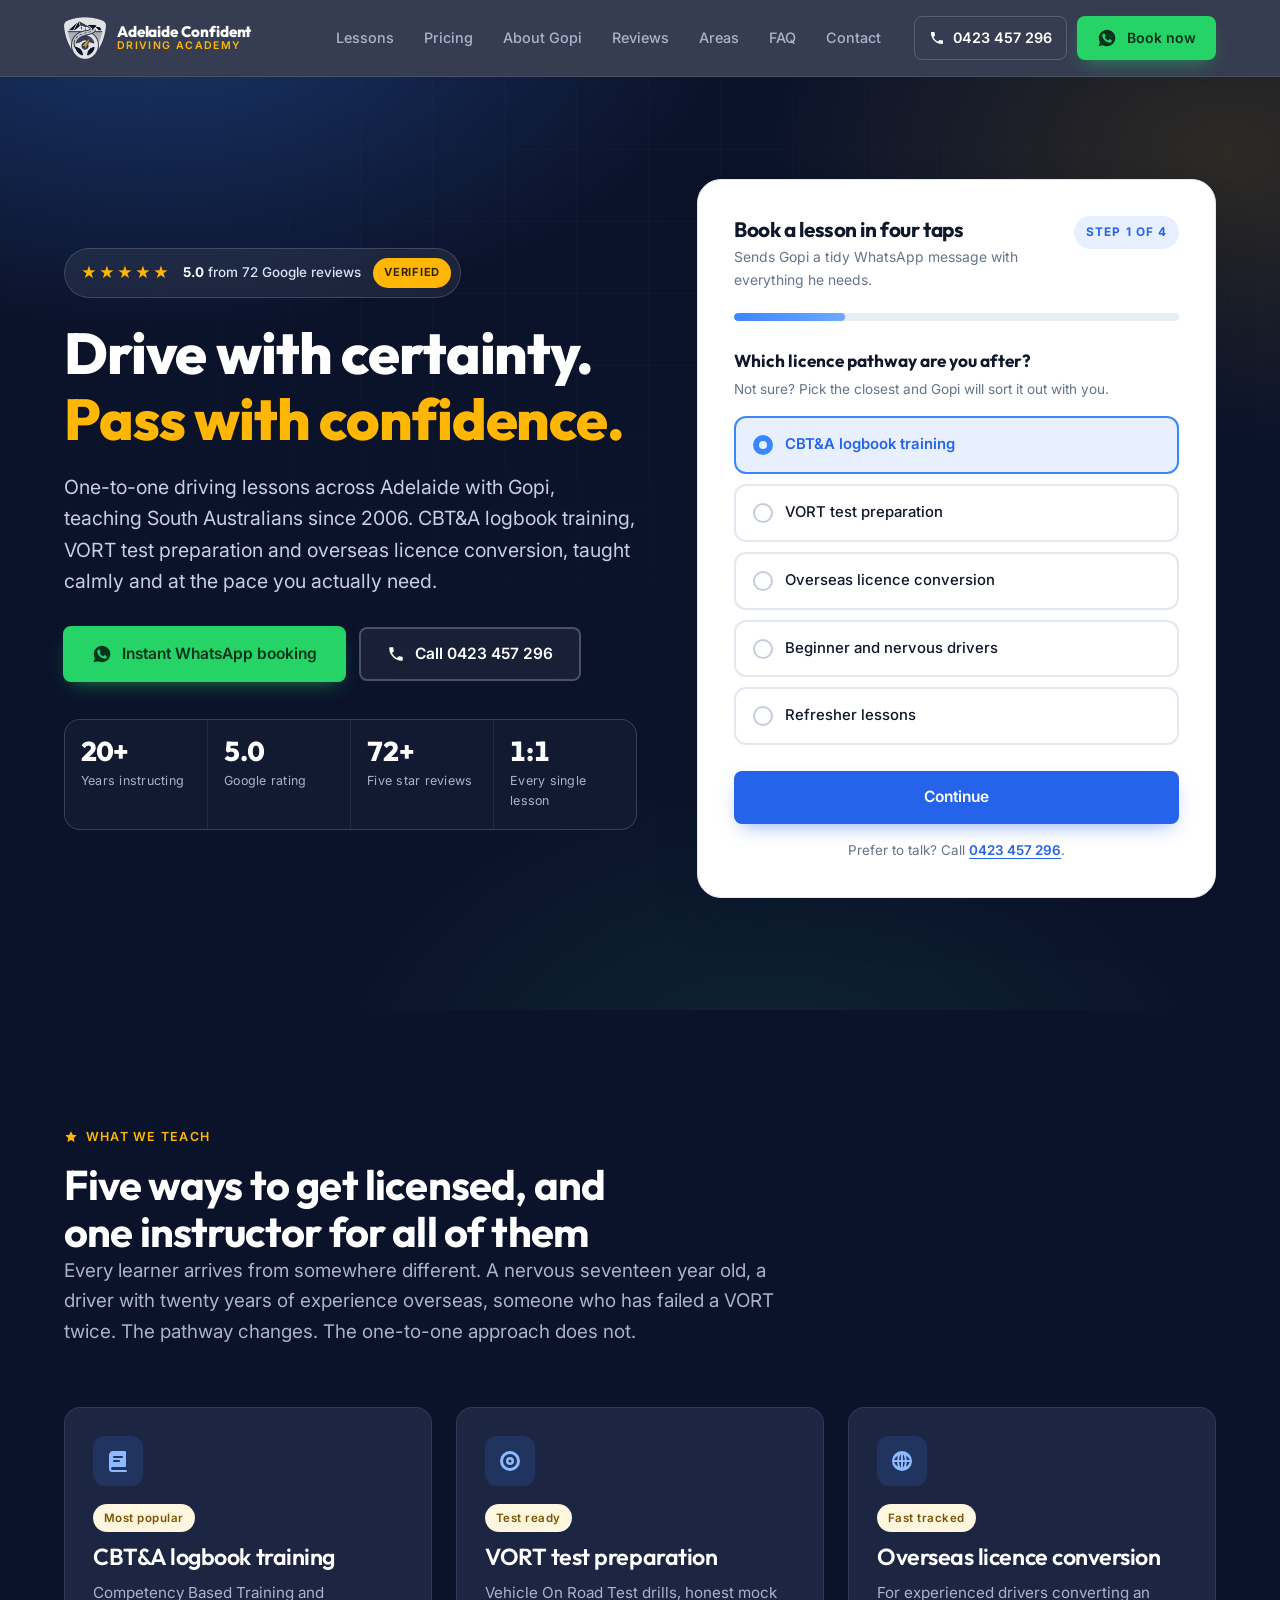
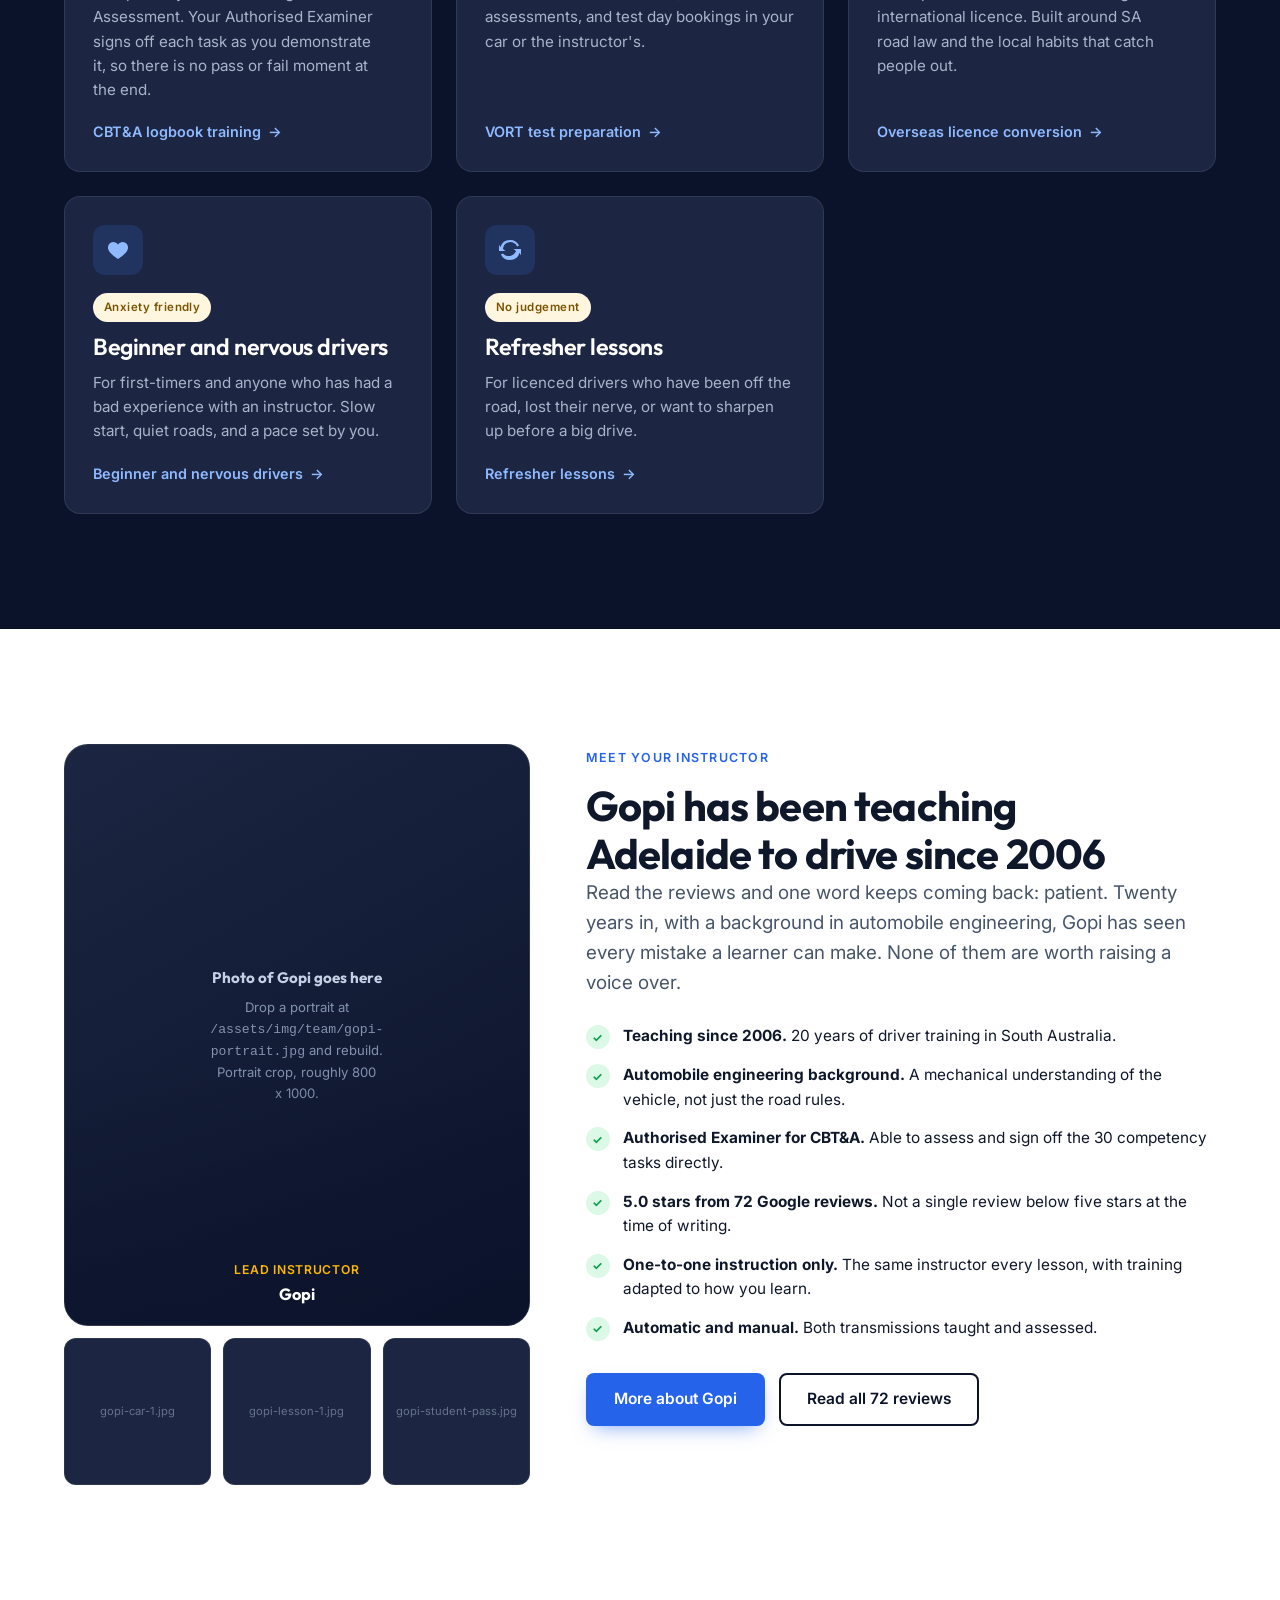
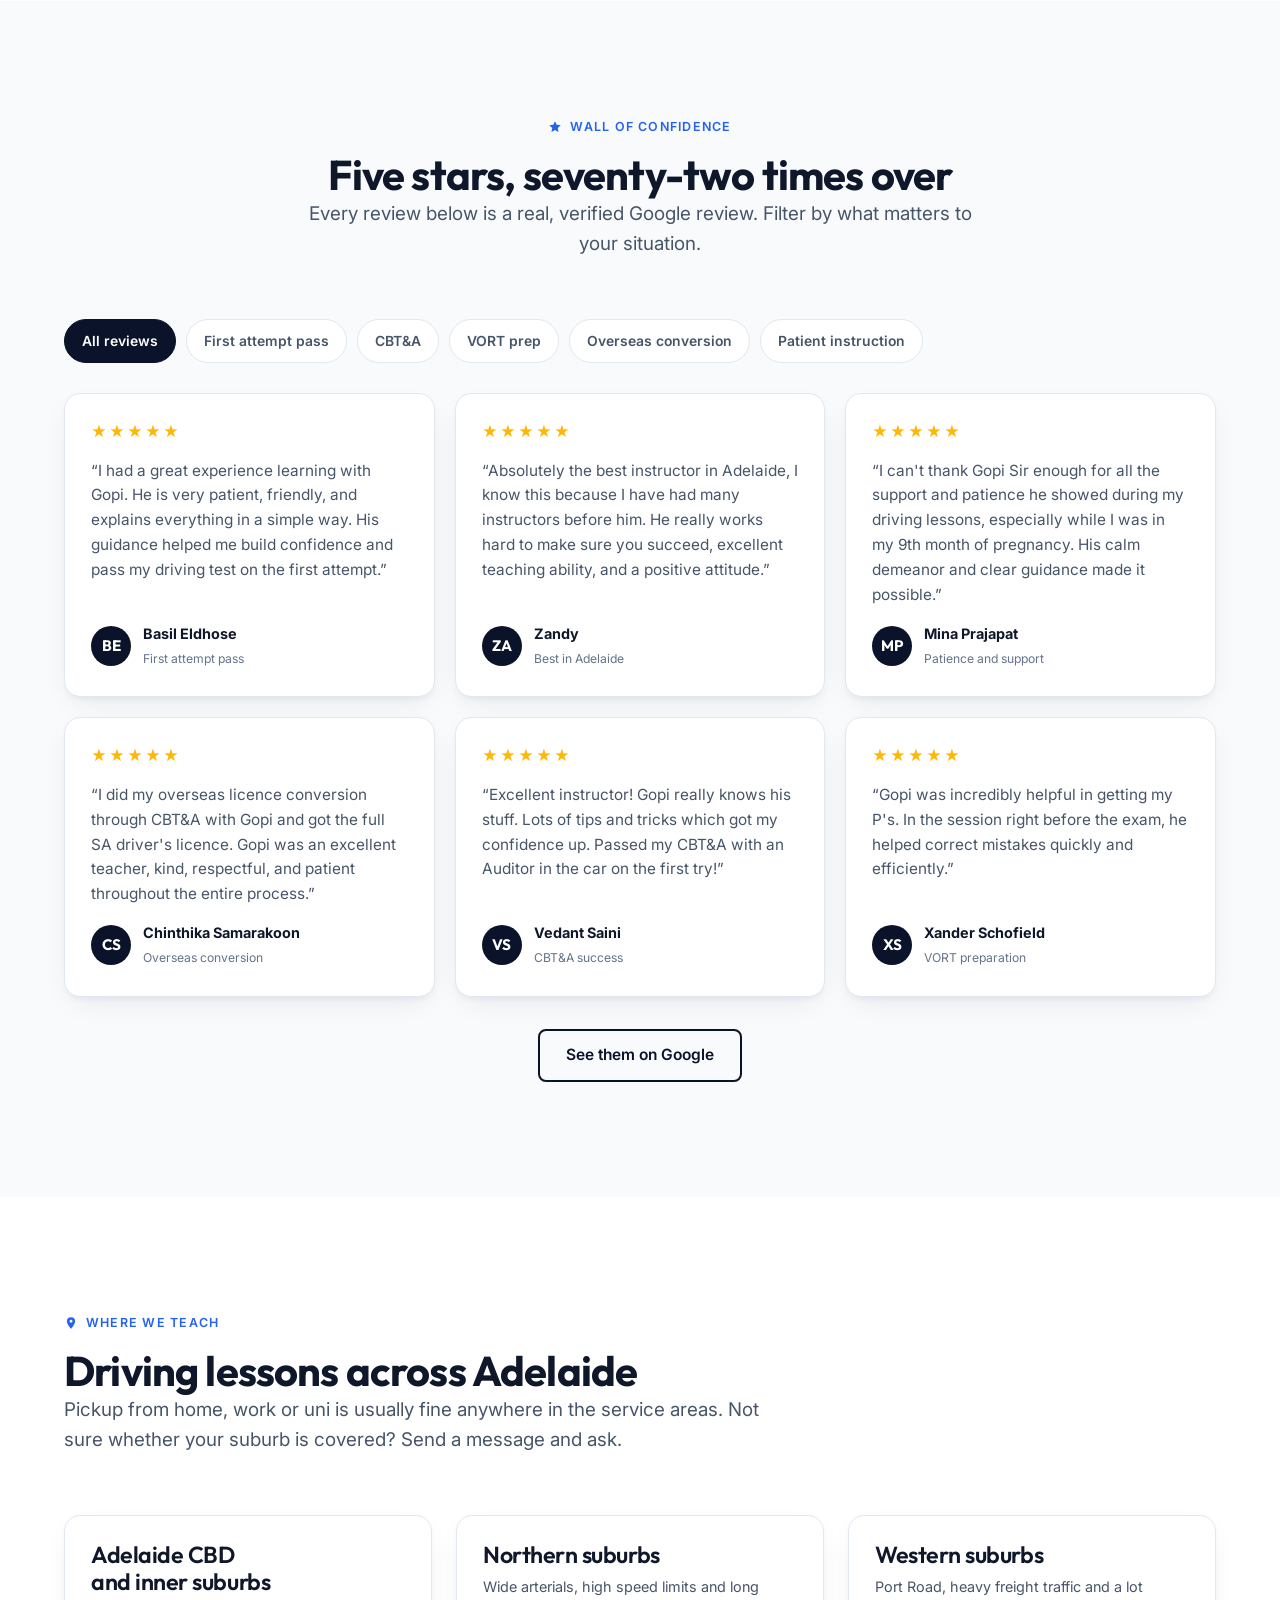
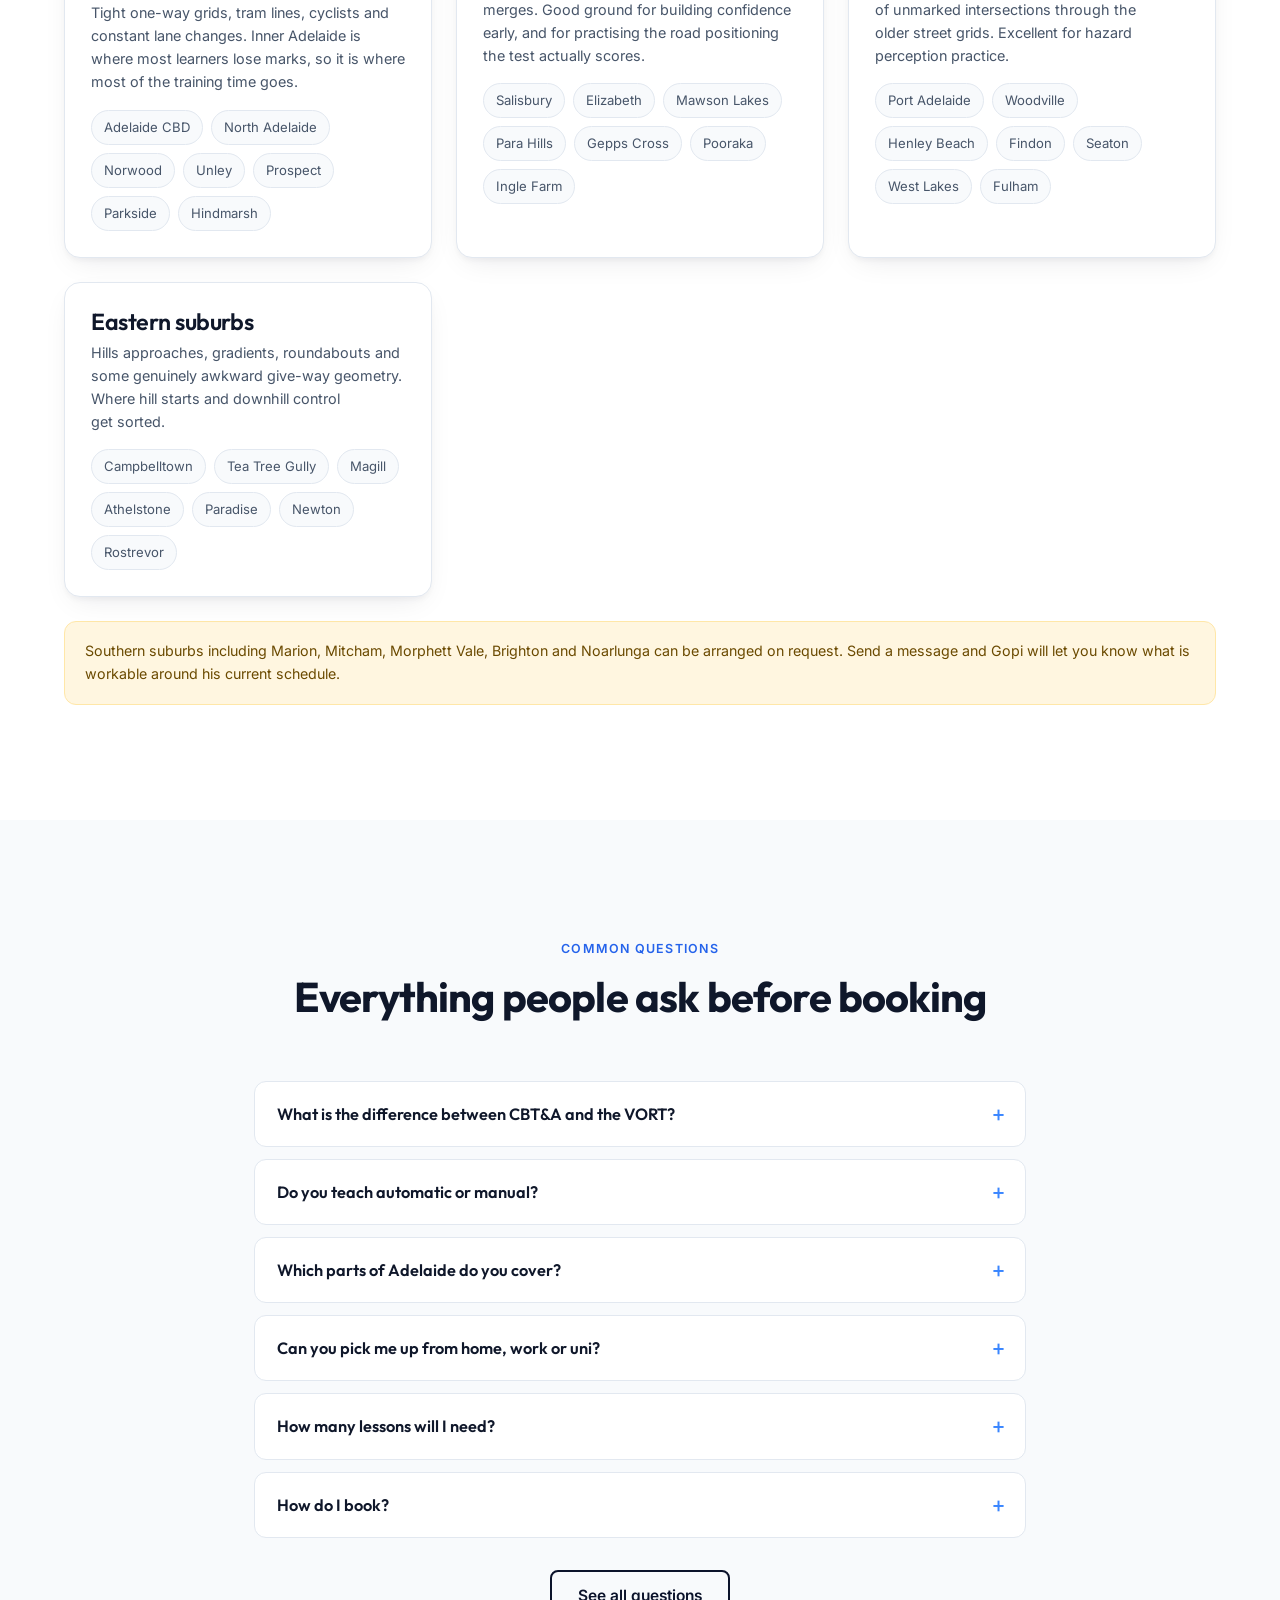
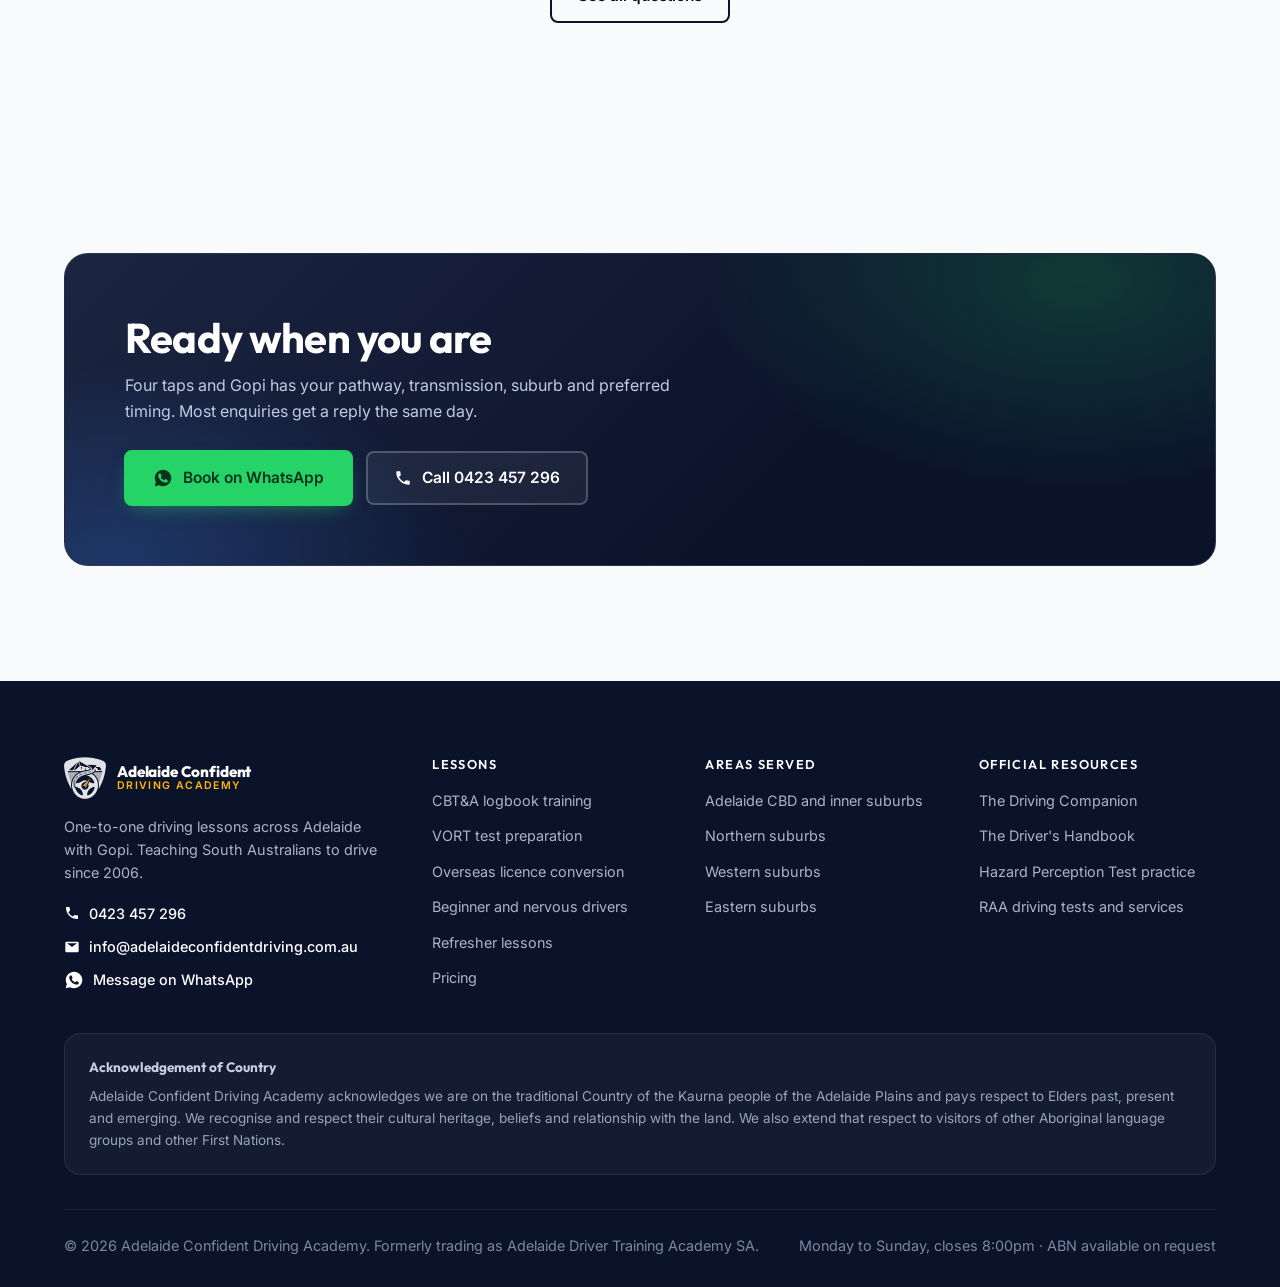
==== commit ba57b6db: "Update founding date from 1990 to 2006 in schema and content for refresher driving lessons and VORT " ====
--- a/index.html
+++ b/index.html
@@ -4,7 +4,7 @@
 <meta charset="utf-8">
 <meta name="viewport" content="width=device-width, initial-scale=1, viewport-fit=cover">
 <title>Driving Lessons Adelaide | Rated 5.0 by 72 Students</title>
-<meta name="description" content="One-to-one driving lessons across Adelaide with Gopi, instructing since 1990. CBT&amp;A, VORT prep and overseas licence conversion. 5.0 stars, 72 reviews.">
+<meta name="description" content="One-to-one driving lessons across Adelaide with Gopi, instructing since 2006. CBT&amp;A, VORT prep and overseas licence conversion. 5.0 stars, 72 reviews.">
 <link rel="canonical" href="https://adelaideconfidentdriving.com.au/">
 <meta name="robots" content="index, follow, max-image-preview:large, max-snippet:-1, max-video-preview:-1">
 <meta name="theme-color" content="#0B132B">
@@ -18,7 +18,7 @@
 <meta property="og:type" content="website">
 <meta property="og:locale" content="en_AU">
 <meta property="og:title" content="Driving Lessons Adelaide | Rated 5.0 by 72 Students">
-<meta property="og:description" content="One-to-one driving lessons across Adelaide with Gopi, instructing since 1990. CBT&amp;A, VORT prep and overseas licence conversion. 5.0 stars, 72 reviews.">
+<meta property="og:description" content="One-to-one driving lessons across Adelaide with Gopi, instructing since 2006. CBT&amp;A, VORT prep and overseas licence conversion. 5.0 stars, 72 reviews.">
 <meta property="og:url" content="https://adelaideconfidentdriving.com.au/">
 <meta property="og:image" content="https://adelaideconfidentdriving.com.au/assets/img/og-default.png">
 <meta property="og:image:width" content="1200">
@@ -26,7 +26,7 @@
 <meta property="og:image:alt" content="Adelaide Confident Driving Academy, five star rated driving school in Adelaide">
 <meta name="twitter:card" content="summary_large_image">
 <meta name="twitter:title" content="Driving Lessons Adelaide | Rated 5.0 by 72 Students">
-<meta name="twitter:description" content="One-to-one driving lessons across Adelaide with Gopi, instructing since 1990. CBT&amp;A, VORT prep and overseas licence conversion. 5.0 stars, 72 reviews.">
+<meta name="twitter:description" content="One-to-one driving lessons across Adelaide with Gopi, instructing since 2006. CBT&amp;A, VORT prep and overseas licence conversion. 5.0 stars, 72 reviews.">
 <meta name="twitter:image" content="https://adelaideconfidentdriving.com.au/assets/img/og-default.png">
 
 <link rel="icon" href="/favicon.ico" sizes="any">
@@ -41,7 +41,7 @@
 <link rel="stylesheet" href="https://fonts.googleapis.com/css2?family=Outfit:wght@600;700;800&family=Inter:wght@400;500;600&display=swap">
 <link rel="stylesheet" href="/assets/css/site.css">
 <script src="/assets/js/site.js" defer></script>
-<script type="application/ld+json">{"@context":"https://schema.org","@graph":[{"@type":"WebSite","@id":"https://adelaideconfidentdriving.com.au/#website","url":"https://adelaideconfidentdriving.com.au/","name":"Adelaide Confident Driving Academy","inLanguage":"en-AU","publisher":{"@id":"https://adelaideconfidentdriving.com.au/#business"}},{"@type":["DrivingSchool","LocalBusiness"],"@id":"https://adelaideconfidentdriving.com.au/#business","name":"Adelaide Confident Driving Academy","alternateName":["Adelaide Confident Driving","Adelaide Driver Training Academy SA","ACDA"],"description":"One-to-one driving school serving Adelaide and South Australia. CBT&A logbook training, VORT test preparation, overseas licence conversion and lessons for nervous beginners.","url":"https://adelaideconfidentdriving.com.au/","telephone":"+61423457296","email":"info@adelaideconfidentdriving.com.au","foundingDate":"1990","image":"https://adelaideconfidentdriving.com.au/assets/img/og-default.png","logo":{"@type":"ImageObject","url":"https://adelaideconfidentdriving.com.au/assets/img/icon-512.png","width":512,"height":512},"priceRange":"$$","currenciesAccepted":"AUD","address":{"@type":"PostalAddress","addressLocality":"Adelaide","addressRegion":"SA","addressCountry":"AU"},"geo":{"@type":"GeoCoordinates","latitude":"-34.9285","longitude":"138.6007"},"areaServed":[{"@type":"City","name":"Adelaide"},{"@type":"Place","name":"Adelaide CBD"},{"@type":"Place","name":"North Adelaide"},{"@type":"Place","name":"Norwood"},{"@type":"Place","name":"Unley"},{"@type":"Place","name":"Prospect"},{"@type":"Place","name":"Parkside"},{"@type":"Place","name":"Hindmarsh"},{"@type":"Place","name":"Thebarton"},{"@type":"Place","name":"Kent Town"},{"@type":"Place","name":"Goodwood"},{"@type":"Place","name":"Salisbury"},{"@type":"Place","name":"Elizabeth"},{"@type":"Place","name":"Mawson Lakes"},{"@type":"Place","name":"Para Hills"},{"@type":"Place","name":"Gepps Cross"},{"@type":"Place","name":"Pooraka"},{"@type":"Place","name":"Ingle Farm"},{"@type":"Place","name":"Modbury"},{"@type":"Place","name":"Golden Grove"},{"@type":"Place","name":"Munno Para"},{"@type":"Place","name":"Port Adelaide"},{"@type":"Place","name":"Woodville"},{"@type":"Place","name":"Henley Beach"},{"@type":"Place","name":"Findon"},{"@type":"Place","name":"Seaton"},{"@type":"Place","name":"West Lakes"},{"@type":"Place","name":"Fulham"},{"@type":"Place","name":"Grange"},{"@type":"Place","name":"Semaphore"},{"@type":"Place","name":"Royal Park"},{"@type":"Place","name":"Campbelltown"},{"@type":"Place","name":"Tea Tree Gully"},{"@type":"Place","name":"Magill"},{"@type":"Place","name":"Athelstone"},{"@type":"Place","name":"Paradise"},{"@type":"Place","name":"Newton"},{"@type":"Place","name":"Rostrevor"},{"@type":"Place","name":"Burnside"},{"@type":"Place","name":"Glen Osmond"},{"@type":"Place","name":"Hectorville"}],"serviceArea":{"@type":"GeoCircle","geoMidpoint":{"@type":"GeoCoordinates","latitude":"-34.9285","longitude":"138.6007"},"geoRadius":"40000"},"openingHoursSpecification":[{"@type":"OpeningHoursSpecification","dayOfWeek":["Monday","Tuesday","Wednesday","Thursday","Friday","Saturday","Sunday"],"opens":"07:00","closes":"20:00"}],"aggregateRating":{"@type":"AggregateRating","ratingValue":"5.0","reviewCount":72,"bestRating":"5","worstRating":"1"},"review":[{"@type":"Review","author":{"@type":"Person","name":"Basil Eldhose"},"reviewRating":{"@type":"Rating","ratingValue":"5","bestRating":"5"},"reviewBody":"I had a great experience learning with Gopi. He is very patient, friendly, and explains everything in a simple way. His guidance helped me build confidence and pass my driving test on the first attempt."},{"@type":"Review","author":{"@type":"Person","name":"Zandy"},"reviewRating":{"@type":"Rating","ratingValue":"5","bestRating":"5"},"reviewBody":"Absolutely the best instructor in Adelaide, I know this because I have had many instructors before him. He really works hard to make sure you succeed, excellent teaching ability, and a positive attitude."},{"@type":"Review","author":{"@type":"Person","name":"Mina Prajapat"},"reviewRating":{"@type":"Rating","ratingValue":"5","bestRating":"5"},"reviewBody":"I can't thank Gopi Sir enough for all the support and patience he showed during my driving lessons, especially while I was in my 9th month of pregnancy. His calm demeanor and clear guidance made it possible."},{"@type":"Review","author":{"@type":"Person","name":"Chinthika Samarakoon"},"reviewRating":{"@type":"Rating","ratingValue":"5","bestRating":"5"},"reviewBody":"I did my overseas licence conversion through CBT&A with Gopi and got the full SA driver's licence. Gopi was an excellent teacher, kind, respectful, and patient throughout the entire process."},{"@type":"Review","author":{"@type":"Person","name":"Vedant Saini"},"reviewRating":{"@type":"Rating","ratingValue":"5","bestRating":"5"},"reviewBody":"Excellent instructor! Gopi really knows his stuff. Lots of tips and tricks which got my confidence up. Passed my CBT&A with an Auditor in the car on the first try!"},{"@type":"Review","author":{"@type":"Person","name":"Xander Schofield"},"reviewRating":{"@type":"Rating","ratingValue":"5","bestRating":"5"},"reviewBody":"Gopi was incredibly helpful in getting my P's. In the session right before the exam, he helped correct mistakes quickly and efficiently."},{"@type":"Review","author":{"@type":"Person","name":"Anh Quang Le Van"},"reviewRating":{"@type":"Rating","ratingValue":"5","bestRating":"5"},"reviewBody":"Experienced, gentle, and patient enough to help me pass the full license test in just 2 training sessions. He organized early timeframes for my urgent timeline."},{"@type":"Review","author":{"@type":"Person","name":"Aishwarya Menon"},"reviewRating":{"@type":"Rating","ratingValue":"5","bestRating":"5"},"reviewBody":"I passed my driving test the first time! Gopi uncle broke down each task and ensured I understood the movement prior to attempting it on the road."}],"employee":{"@id":"https://adelaideconfidentdriving.com.au/about/#gopi"},"founder":{"@id":"https://adelaideconfidentdriving.com.au/about/#gopi"},"sameAs":["https://share.google/oz1qiCDrlBlNMlHzZ","https://www.google.com/search?kgmid=/g/11vqnhx90x","https://adelaidedrivertrainingacademysa.com.au"],"hasOfferCatalog":{"@type":"OfferCatalog","name":"Driving lessons and assessments","itemListElement":[{"@type":"Offer","itemOffered":{"@type":"Service","name":"CBT&A logbook training","url":"https://adelaideconfidentdriving.com.au/services/cbta-logbook-training/"}},{"@type":"Offer","itemOffered":{"@type":"Service","name":"VORT test preparation","url":"https://adelaideconfidentdriving.com.au/services/vort-test-preparation/"}},{"@type":"Offer","itemOffered":{"@type":"Service","name":"Overseas licence conversion","url":"https://adelaideconfidentdriving.com.au/services/overseas-licence-conversion/"}},{"@type":"Offer","itemOffered":{"@type":"Service","name":"Beginner and nervous drivers","url":"https://adelaideconfidentdriving.com.au/services/beginner-driving-lessons/"}},{"@type":"Offer","itemOffered":{"@type":"Service","name":"Refresher lessons","url":"https://adelaideconfidentdriving.com.au/services/refresher-driving-lessons/"}}]}},{"@type":"Person","@id":"https://adelaideconfidentdriving.com.au/about/#gopi","name":"Gopi","alternateName":"Gopinathan","jobTitle":"Lead driving instructor and Authorised Examiner","worksFor":{"@id":"https://adelaideconfidentdriving.com.au/#business"},"knowsAbout":["CBT&A Competency Based Training and Assessment","Vehicle On Road Test (VORT)","Overseas driver licence conversion in South Australia","Learner driver instruction","Automobile engineering"],"description":"Driving instructor in South Australia since 1990 with a background in automobile engineering. Known for calm, patient one-to-one instruction."},{"@type":"FAQPage","mainEntity":[{"@type":"Question","name":"What is the difference between CBT&A and the VORT?","acceptedAnswer":{"@type":"Answer","text":"CBT&A is the logbook method. You work through 30 competency tasks and your Authorised Examiner signs each one off as you demonstrate it, so there is no pass or fail moment. The VORT is a single assessed drive after 75 logged supervised hours, where you need 90 percent or better and no road law breaches. CBT&A suits people who do not perform well under test pressure. The VORT suits confident drivers who would rather get it done in one sitting."}},{"@type":"Question","name":"Do you teach automatic or manual?","acceptedAnswer":{"@type":"Answer","text":"Both. Most learners now choose automatic, which is completely reasonable. Be aware that if you are assessed in an automatic, your licence carries an automatic-only condition until you complete a manual assessment."}},{"@type":"Question","name":"Which parts of Adelaide do you cover?","acceptedAnswer":{"@type":"Answer","text":"The CBD and inner suburbs, the northern suburbs, the western suburbs and the eastern suburbs. Southern suburbs can be arranged on request depending on the schedule. Send a message with your suburb and you will get a straight answer."}},{"@type":"Question","name":"Can you pick me up from home, work or uni?","acceptedAnswer":{"@type":"Answer","text":"Usually yes, within the service areas. Say where you need to be picked up from when you message and it gets sorted before the first lesson."}},{"@type":"Question","name":"How many lessons will I need?","acceptedAnswer":{"@type":"Answer","text":"Nobody can answer that honestly before seeing you drive. After the first assessment lesson you will get a realistic estimate rather than a number designed to sound appealing."}},{"@type":"Question","name":"How do I book?","acceptedAnswer":{"@type":"Answer","text":"The quickest way is the WhatsApp booking form on this site, which sends Gopi your training path, transmission, suburb and preferred timing in one message. Calling or texting 0423 457 296 works just as well."}}]},{"@type":"BreadcrumbList","itemListElement":[{"@type":"ListItem","position":1,"name":"Home","item":"https://adelaideconfidentdriving.com.au/"}]}]}</script>
+<script type="application/ld+json">{"@context":"https://schema.org","@graph":[{"@type":"WebSite","@id":"https://adelaideconfidentdriving.com.au/#website","url":"https://adelaideconfidentdriving.com.au/","name":"Adelaide Confident Driving Academy","inLanguage":"en-AU","publisher":{"@id":"https://adelaideconfidentdriving.com.au/#business"}},{"@type":["DrivingSchool","LocalBusiness"],"@id":"https://adelaideconfidentdriving.com.au/#business","name":"Adelaide Confident Driving Academy","alternateName":["Adelaide Confident Driving","Adelaide Driver Training Academy SA","ACDA"],"description":"One-to-one driving school serving Adelaide and South Australia. CBT&A logbook training, VORT test preparation, overseas licence conversion and lessons for nervous beginners.","url":"https://adelaideconfidentdriving.com.au/","telephone":"+61423457296","email":"info@adelaideconfidentdriving.com.au","foundingDate":"2006","image":"https://adelaideconfidentdriving.com.au/assets/img/og-default.png","logo":{"@type":"ImageObject","url":"https://adelaideconfidentdriving.com.au/assets/img/icon-512.png","width":512,"height":512},"priceRange":"$$","currenciesAccepted":"AUD","address":{"@type":"PostalAddress","addressLocality":"Adelaide","addressRegion":"SA","addressCountry":"AU"},"geo":{"@type":"GeoCoordinates","latitude":"-34.9285","longitude":"138.6007"},"areaServed":[{"@type":"City","name":"Adelaide"},{"@type":"Place","name":"Adelaide CBD"},{"@type":"Place","name":"North Adelaide"},{"@type":"Place","name":"Norwood"},{"@type":"Place","name":"Unley"},{"@type":"Place","name":"Prospect"},{"@type":"Place","name":"Parkside"},{"@type":"Place","name":"Hindmarsh"},{"@type":"Place","name":"Thebarton"},{"@type":"Place","name":"Kent Town"},{"@type":"Place","name":"Goodwood"},{"@type":"Place","name":"Salisbury"},{"@type":"Place","name":"Elizabeth"},{"@type":"Place","name":"Mawson Lakes"},{"@type":"Place","name":"Para Hills"},{"@type":"Place","name":"Gepps Cross"},{"@type":"Place","name":"Pooraka"},{"@type":"Place","name":"Ingle Farm"},{"@type":"Place","name":"Modbury"},{"@type":"Place","name":"Golden Grove"},{"@type":"Place","name":"Munno Para"},{"@type":"Place","name":"Port Adelaide"},{"@type":"Place","name":"Woodville"},{"@type":"Place","name":"Henley Beach"},{"@type":"Place","name":"Findon"},{"@type":"Place","name":"Seaton"},{"@type":"Place","name":"West Lakes"},{"@type":"Place","name":"Fulham"},{"@type":"Place","name":"Grange"},{"@type":"Place","name":"Semaphore"},{"@type":"Place","name":"Royal Park"},{"@type":"Place","name":"Campbelltown"},{"@type":"Place","name":"Tea Tree Gully"},{"@type":"Place","name":"Magill"},{"@type":"Place","name":"Athelstone"},{"@type":"Place","name":"Paradise"},{"@type":"Place","name":"Newton"},{"@type":"Place","name":"Rostrevor"},{"@type":"Place","name":"Burnside"},{"@type":"Place","name":"Glen Osmond"},{"@type":"Place","name":"Hectorville"}],"serviceArea":{"@type":"GeoCircle","geoMidpoint":{"@type":"GeoCoordinates","latitude":"-34.9285","longitude":"138.6007"},"geoRadius":"40000"},"openingHoursSpecification":[{"@type":"OpeningHoursSpecification","dayOfWeek":["Monday","Tuesday","Wednesday","Thursday","Friday","Saturday","Sunday"],"opens":"07:00","closes":"20:00"}],"aggregateRating":{"@type":"AggregateRating","ratingValue":"5.0","reviewCount":72,"bestRating":"5","worstRating":"1"},"review":[{"@type":"Review","author":{"@type":"Person","name":"Basil Eldhose"},"reviewRating":{"@type":"Rating","ratingValue":"5","bestRating":"5"},"reviewBody":"I had a great experience learning with Gopi. He is very patient, friendly, and explains everything in a simple way. His guidance helped me build confidence and pass my driving test on the first attempt."},{"@type":"Review","author":{"@type":"Person","name":"Zandy"},"reviewRating":{"@type":"Rating","ratingValue":"5","bestRating":"5"},"reviewBody":"Absolutely the best instructor in Adelaide, I know this because I have had many instructors before him. He really works hard to make sure you succeed, excellent teaching ability, and a positive attitude."},{"@type":"Review","author":{"@type":"Person","name":"Mina Prajapat"},"reviewRating":{"@type":"Rating","ratingValue":"5","bestRating":"5"},"reviewBody":"I can't thank Gopi Sir enough for all the support and patience he showed during my driving lessons, especially while I was in my 9th month of pregnancy. His calm demeanor and clear guidance made it possible."},{"@type":"Review","author":{"@type":"Person","name":"Chinthika Samarakoon"},"reviewRating":{"@type":"Rating","ratingValue":"5","bestRating":"5"},"reviewBody":"I did my overseas licence conversion through CBT&A with Gopi and got the full SA driver's licence. Gopi was an excellent teacher, kind, respectful, and patient throughout the entire process."},{"@type":"Review","author":{"@type":"Person","name":"Vedant Saini"},"reviewRating":{"@type":"Rating","ratingValue":"5","bestRating":"5"},"reviewBody":"Excellent instructor! Gopi really knows his stuff. Lots of tips and tricks which got my confidence up. Passed my CBT&A with an Auditor in the car on the first try!"},{"@type":"Review","author":{"@type":"Person","name":"Xander Schofield"},"reviewRating":{"@type":"Rating","ratingValue":"5","bestRating":"5"},"reviewBody":"Gopi was incredibly helpful in getting my P's. In the session right before the exam, he helped correct mistakes quickly and efficiently."},{"@type":"Review","author":{"@type":"Person","name":"Anh Quang Le Van"},"reviewRating":{"@type":"Rating","ratingValue":"5","bestRating":"5"},"reviewBody":"Experienced, gentle, and patient enough to help me pass the full license test in just 2 training sessions. He organized early timeframes for my urgent timeline."},{"@type":"Review","author":{"@type":"Person","name":"Aishwarya Menon"},"reviewRating":{"@type":"Rating","ratingValue":"5","bestRating":"5"},"reviewBody":"I passed my driving test the first time! Gopi uncle broke down each task and ensured I understood the movement prior to attempting it on the road."}],"employee":{"@id":"https://adelaideconfidentdriving.com.au/about/#gopi"},"founder":{"@id":"https://adelaideconfidentdriving.com.au/about/#gopi"},"sameAs":["https://share.google/oz1qiCDrlBlNMlHzZ","https://www.google.com/search?kgmid=/g/11vqnhx90x","https://adelaidedrivertrainingacademysa.com.au"],"hasOfferCatalog":{"@type":"OfferCatalog","name":"Driving lessons and assessments","itemListElement":[{"@type":"Offer","itemOffered":{"@type":"Service","name":"CBT&A logbook training","url":"https://adelaideconfidentdriving.com.au/services/cbta-logbook-training/"}},{"@type":"Offer","itemOffered":{"@type":"Service","name":"VORT test preparation","url":"https://adelaideconfidentdriving.com.au/services/vort-test-preparation/"}},{"@type":"Offer","itemOffered":{"@type":"Service","name":"Overseas licence conversion","url":"https://adelaideconfidentdriving.com.au/services/overseas-licence-conversion/"}},{"@type":"Offer","itemOffered":{"@type":"Service","name":"Beginner and nervous drivers","url":"https://adelaideconfidentdriving.com.au/services/beginner-driving-lessons/"}},{"@type":"Offer","itemOffered":{"@type":"Service","name":"Refresher lessons","url":"https://adelaideconfidentdriving.com.au/services/refresher-driving-lessons/"}}]}},{"@type":"Person","@id":"https://adelaideconfidentdriving.com.au/about/#gopi","name":"Gopi","alternateName":"Gopinathan","jobTitle":"Lead driving instructor and Authorised Examiner","worksFor":{"@id":"https://adelaideconfidentdriving.com.au/#business"},"knowsAbout":["CBT&A Competency Based Training and Assessment","Vehicle On Road Test (VORT)","Overseas driver licence conversion in South Australia","Learner driver instruction","Automobile engineering"],"description":"Driving instructor in South Australia since 2006 with a background in automobile engineering. Known for calm, patient one-to-one instruction."},{"@type":"FAQPage","mainEntity":[{"@type":"Question","name":"What is the difference between CBT&A and the VORT?","acceptedAnswer":{"@type":"Answer","text":"CBT&A is the logbook method. You work through 30 competency tasks and your Authorised Examiner signs each one off as you demonstrate it, so there is no pass or fail moment. The VORT is a single assessed drive after 75 logged supervised hours, where you need 90 percent or better and no road law breaches. CBT&A suits people who do not perform well under test pressure. The VORT suits confident drivers who would rather get it done in one sitting."}},{"@type":"Question","name":"Do you teach automatic or manual?","acceptedAnswer":{"@type":"Answer","text":"Both. Most learners now choose automatic, which is completely reasonable. Be aware that if you are assessed in an automatic, your licence carries an automatic-only condition until you complete a manual assessment."}},{"@type":"Question","name":"Which parts of Adelaide do you cover?","acceptedAnswer":{"@type":"Answer","text":"The CBD and inner suburbs, the northern suburbs, the western suburbs and the eastern suburbs. Southern suburbs can be arranged on request depending on the schedule. Send a message with your suburb and you will get a straight answer."}},{"@type":"Question","name":"Can you pick me up from home, work or uni?","acceptedAnswer":{"@type":"Answer","text":"Usually yes, within the service areas. Say where you need to be picked up from when you message and it gets sorted before the first lesson."}},{"@type":"Question","name":"How many lessons will I need?","acceptedAnswer":{"@type":"Answer","text":"Nobody can answer that honestly before seeing you drive. After the first assessment lesson you will get a realistic estimate rather than a number designed to sound appealing."}},{"@type":"Question","name":"How do I book?","acceptedAnswer":{"@type":"Answer","text":"The quickest way is the WhatsApp booking form on this site, which sends Gopi your training path, transmission, suburb and preferred timing in one message. Calling or texting 0423 457 296 works just as well."}}]},{"@type":"BreadcrumbList","itemListElement":[{"@type":"ListItem","position":1,"name":"Home","item":"https://adelaideconfidentdriving.com.au/"}]}]}</script>
 </head>
 <body>
 <div id="preloader" role="status" aria-label="Loading">
@@ -81,14 +81,14 @@
         <a class="rating-badge" href="https://share.google/oz1qiCDrlBlNMlHzZ" target="_blank" rel="noopener"><span class="stars" aria-hidden="true">★★★★★</span><span class="rb-text"><b>5.0</b> from 72 Google reviews</span><span class="rb-chip">Verified</span></a>
         <h1>Drive with certainty. <em>Pass with confidence.</em></h1>
         <p class="lede">One-to-one driving lessons across Adelaide with Gopi, teaching South
-        Australians since 1990. CBT&amp;A logbook training, VORT test preparation and overseas
+        Australians since 2006. CBT&amp;A logbook training, VORT test preparation and overseas
         licence conversion, taught calmly and at the pace you actually need.</p>
         <div class="btn-row">
           <a class="btn btn--whatsapp pulse" href="#book"><svg aria-hidden="true" width="20" height="20" viewBox="0 0 24 24" fill="currentColor"><path d="M12.04 2C6.58 2 2.13 6.45 2.13 11.91c0 1.75.46 3.45 1.32 4.95L2 22l5.25-1.38a9.87 9.87 0 0 0 4.79 1.22h.01c5.46 0 9.91-4.45 9.91-9.91S17.5 2 12.04 2Zm5.8 14.17c-.24.68-1.4 1.3-1.95 1.35-.5.05-1.13.07-1.83-.11-.42-.11-.96-.29-1.65-.59-2.9-1.25-4.8-4.17-4.94-4.36-.15-.19-1.19-1.58-1.19-3.02s.76-2.14 1.03-2.44c.27-.29.58-.37.78-.37h.56c.18 0 .42-.07.66.5.24.59.83 2.03.9 2.18.07.15.12.32.02.51-.09.19-.14.31-.28.48-.14.17-.29.37-.42.5-.14.14-.28.29-.12.57.16.29.71 1.17 1.53 1.9 1.05.94 1.94 1.23 2.22 1.37.27.14.43.12.59-.07.16-.19.68-.79.86-1.07.18-.27.36-.22.61-.13.24.09 1.55.73 1.82.86.27.14.44.2.5.32.07.11.07.65-.17 1.33Z"/></svg> Instant WhatsApp booking</a>
           <a class="btn btn--ghost" href="tel:+61423457296"><svg aria-hidden="true" width="18" height="18" viewBox="0 0 24 24" fill="currentColor"><path d="M6.6 10.8a15.1 15.1 0 0 0 6.6 6.6l2.2-2.2a1 1 0 0 1 1-.25c1.1.37 2.3.57 3.6.57a1 1 0 0 1 1 1V20a1 1 0 0 1-1 1A17 17 0 0 1 3 4a1 1 0 0 1 1-1h3.5a1 1 0 0 1 1 1c0 1.25.2 2.45.57 3.57a1 1 0 0 1-.25 1l-2.22 2.23Z"/></svg> Call 0423 457 296</a>
         </div>
         <div class="microstats">
-          <div><b><span data-count="30" data-suffix="+">30+</span></b><span>Years instructing</span></div>
+          <div><b><span data-count="20" data-suffix="+">20+</span></b><span>Years instructing</span></div>
           <div><b><span data-count="5.0">5.0</span></b><span>Google rating</span></div>
           <div><b><span data-count="72" data-suffix="+">72+</span></b><span>Five star reviews</span></div>
           <div><b>1:1</b><span>Every single lesson</span></div>
@@ -219,11 +219,11 @@
 </div>
       <div>
         <p class="eyebrow">Meet your instructor</p>
-        <h2>Gopi has been teaching Adelaide to drive since 1990</h2>
-        <p class="lede">Read the reviews and one word keeps coming back: patient. Thirty years
+        <h2>Gopi has been teaching Adelaide to drive since 2006</h2>
+        <p class="lede">Read the reviews and one word keeps coming back: patient. Twenty years
         in, with a background in automobile engineering, Gopi has seen every mistake a learner
         can make. None of them are worth raising a voice over.</p>
-        <ul class="cred-list"><li><span class="tick" aria-hidden="true">&#10003;</span><span><b>Teaching since 1990.</b> More than 30 years of driver training in South Australia.</span></li><li><span class="tick" aria-hidden="true">&#10003;</span><span><b>Automobile engineering background.</b> A mechanical understanding of the vehicle, not just the road rules.</span></li><li><span class="tick" aria-hidden="true">&#10003;</span><span><b>Authorised Examiner for CBT&amp;A.</b> Able to assess and sign off the 30 competency tasks directly.</span></li><li><span class="tick" aria-hidden="true">&#10003;</span><span><b>5.0 stars from 72 Google reviews.</b> Not a single review below five stars at the time of writing.</span></li><li><span class="tick" aria-hidden="true">&#10003;</span><span><b>One-to-one instruction only.</b> The same instructor every lesson, with training adapted to how you learn.</span></li><li><span class="tick" aria-hidden="true">&#10003;</span><span><b>Automatic and manual.</b> Both transmissions taught and assessed.</span></li></ul>
+        <ul class="cred-list"><li><span class="tick" aria-hidden="true">&#10003;</span><span><b>Teaching since 2006.</b> 20 years of driver training in South Australia.</span></li><li><span class="tick" aria-hidden="true">&#10003;</span><span><b>Automobile engineering background.</b> A mechanical understanding of the vehicle, not just the road rules.</span></li><li><span class="tick" aria-hidden="true">&#10003;</span><span><b>Authorised Examiner for CBT&amp;A.</b> Able to assess and sign off the 30 competency tasks directly.</span></li><li><span class="tick" aria-hidden="true">&#10003;</span><span><b>5.0 stars from 72 Google reviews.</b> Not a single review below five stars at the time of writing.</span></li><li><span class="tick" aria-hidden="true">&#10003;</span><span><b>One-to-one instruction only.</b> The same instructor every lesson, with training adapted to how you learn.</span></li><li><span class="tick" aria-hidden="true">&#10003;</span><span><b>Automatic and manual.</b> Both transmissions taught and assessed.</span></li></ul>
         <div class="btn-row mt-32">
           <a class="btn btn--primary" href="/about/">More about Gopi</a>
           <a class="btn btn--outline" href="/reviews/">Read all 72 reviews</a>
@@ -350,7 +350,7 @@
           <span class="brand-text"><b>Adelaide Confident</b><span>Driving Academy</span></span>
         </a>
         <p>One-to-one driving lessons across Adelaide with Gopi. Teaching South Australians
-        to drive since 1990.</p>
+        to drive since 2006.</p>
         <div class="footer-contact">
           <a href="tel:+61423457296"><svg aria-hidden="true" width="16" height="16" viewBox="0 0 24 24" fill="currentColor"><path d="M6.6 10.8a15.1 15.1 0 0 0 6.6 6.6l2.2-2.2a1 1 0 0 1 1-.25c1.1.37 2.3.57 3.6.57a1 1 0 0 1 1 1V20a1 1 0 0 1-1 1A17 17 0 0 1 3 4a1 1 0 0 1 1-1h3.5a1 1 0 0 1 1 1c0 1.25.2 2.45.57 3.57a1 1 0 0 1-.25 1l-2.22 2.23Z"/></svg> 0423 457 296</a>
           <a href="mailto:info@adelaideconfidentdriving.com.au"><svg aria-hidden="true" width="16" height="16" viewBox="0 0 24 24" fill="currentColor"><path d="M2 6a2 2 0 0 1 2-2h16a2 2 0 0 1 2 2v12a2 2 0 0 1-2 2H4a2 2 0 0 1-2-2V6Zm2.5.5L12 12l7.5-5.5H4.5Z"/></svg> info@adelaideconfidentdriving.com.au</a>
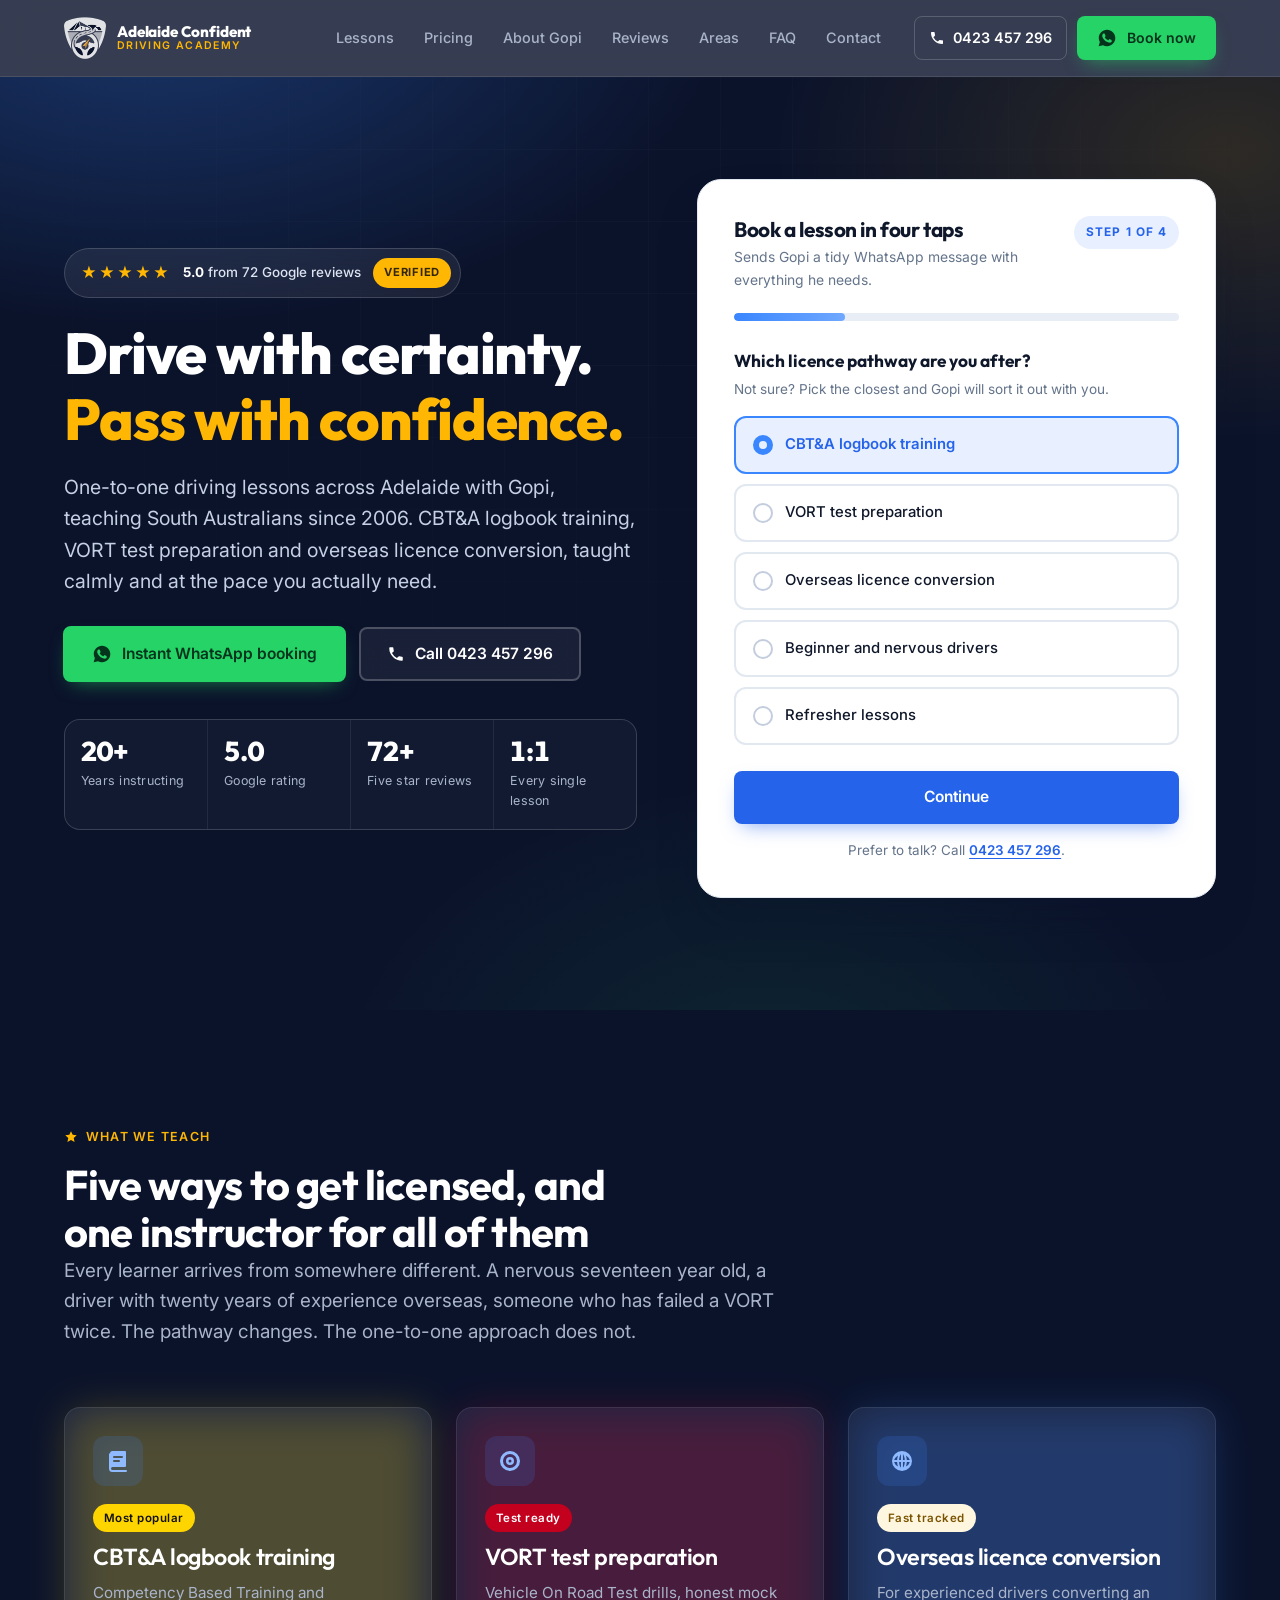
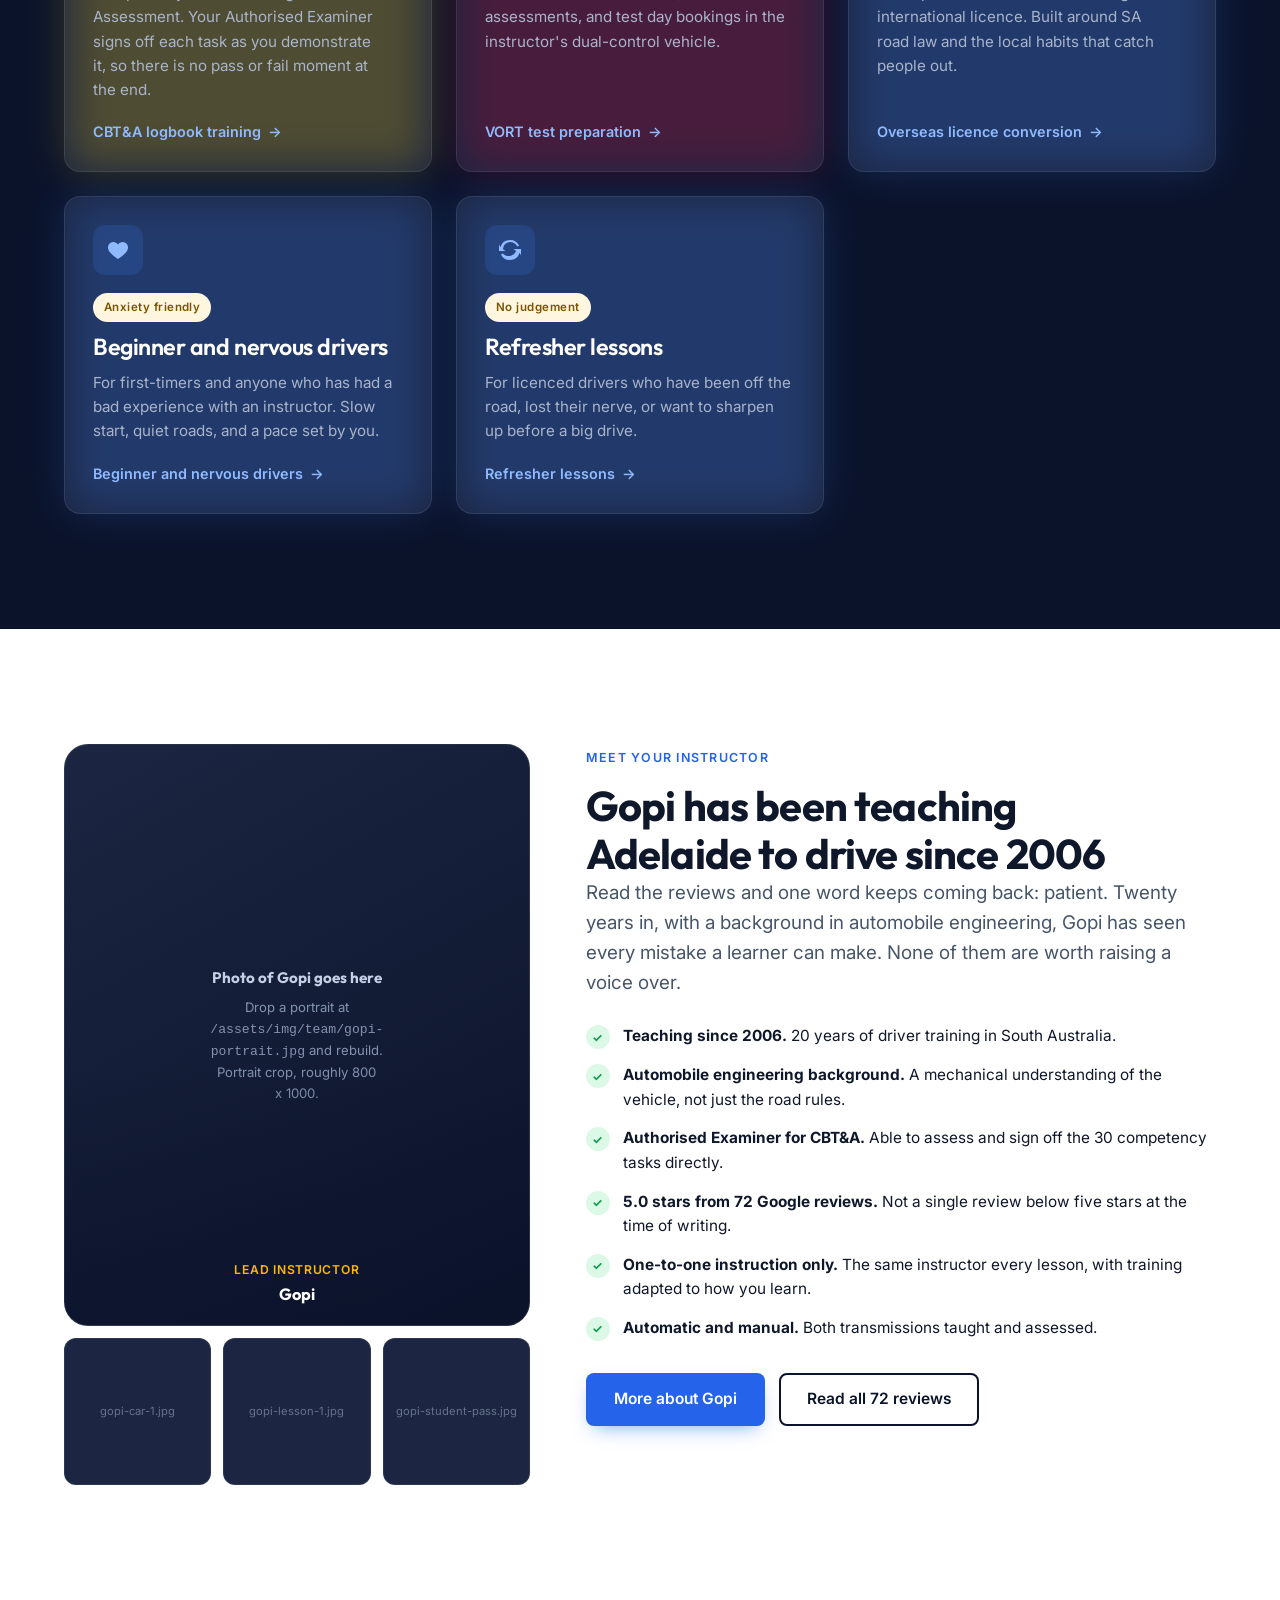
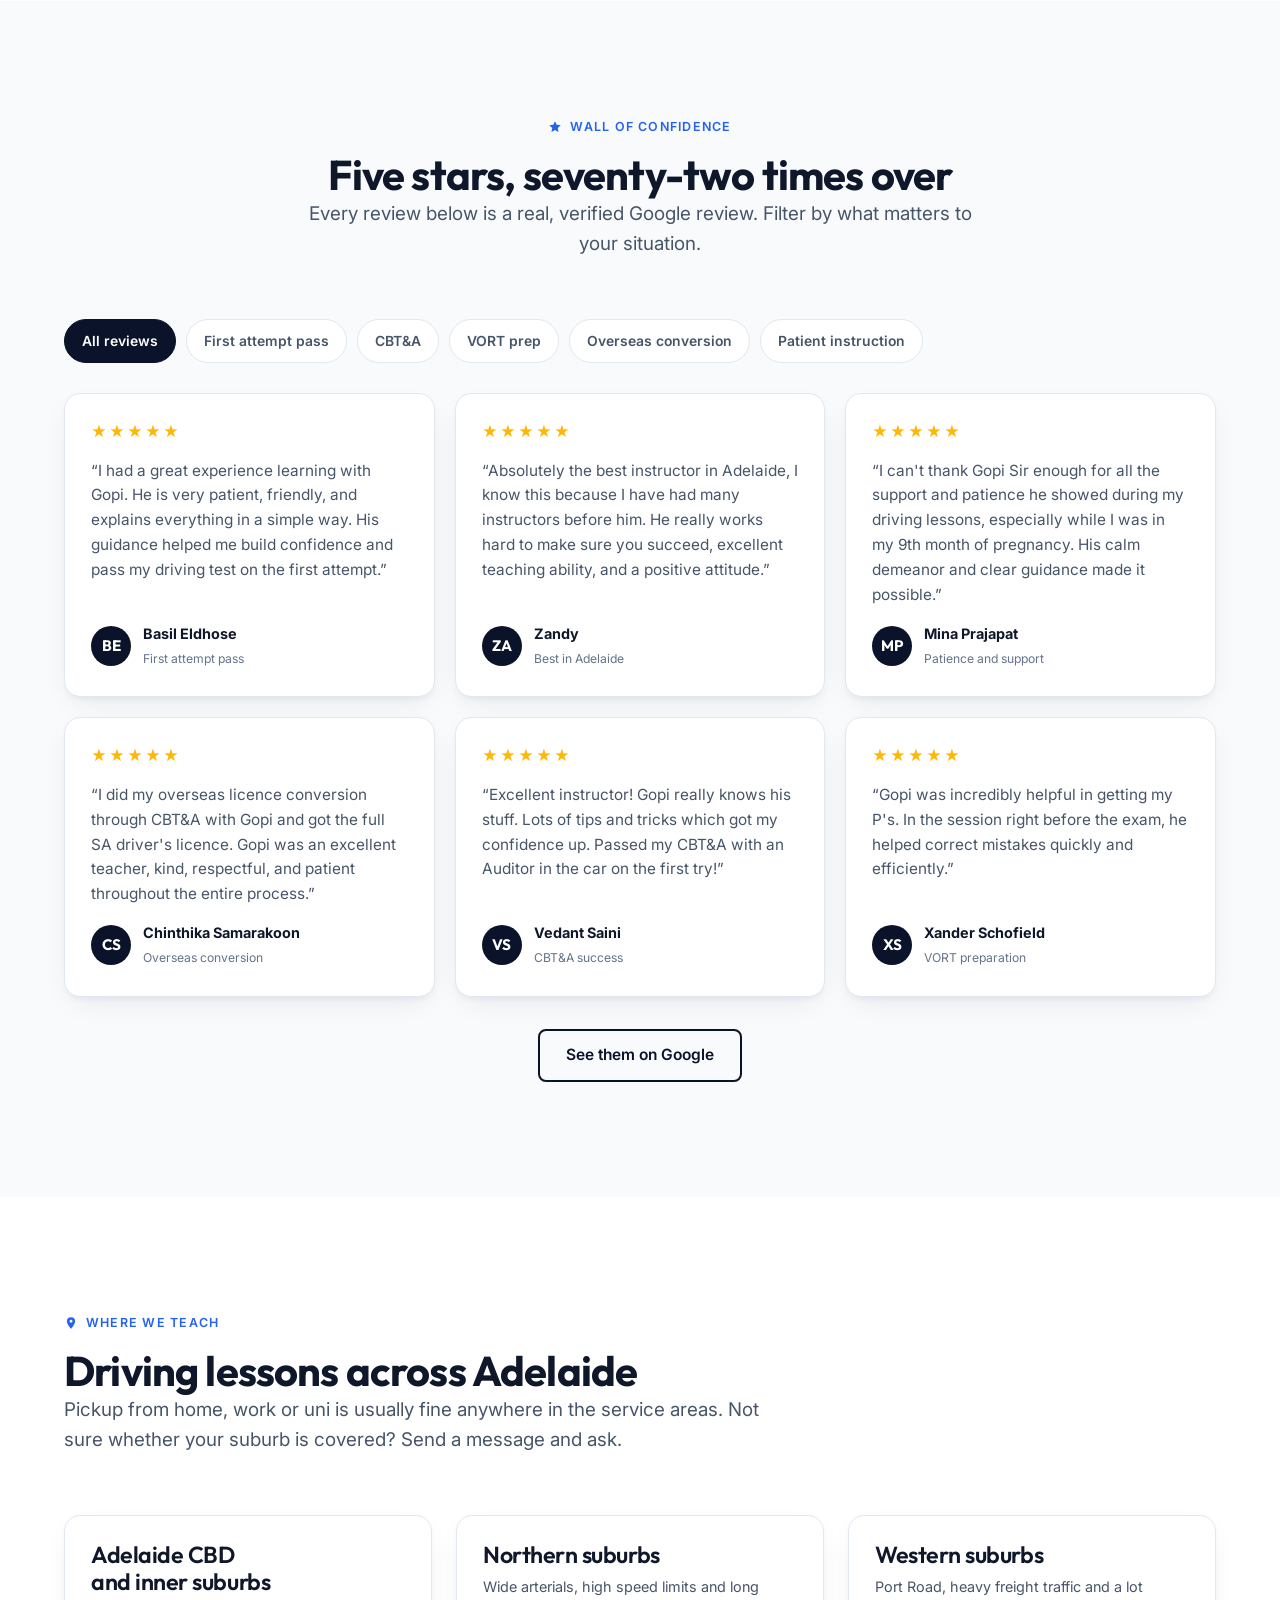
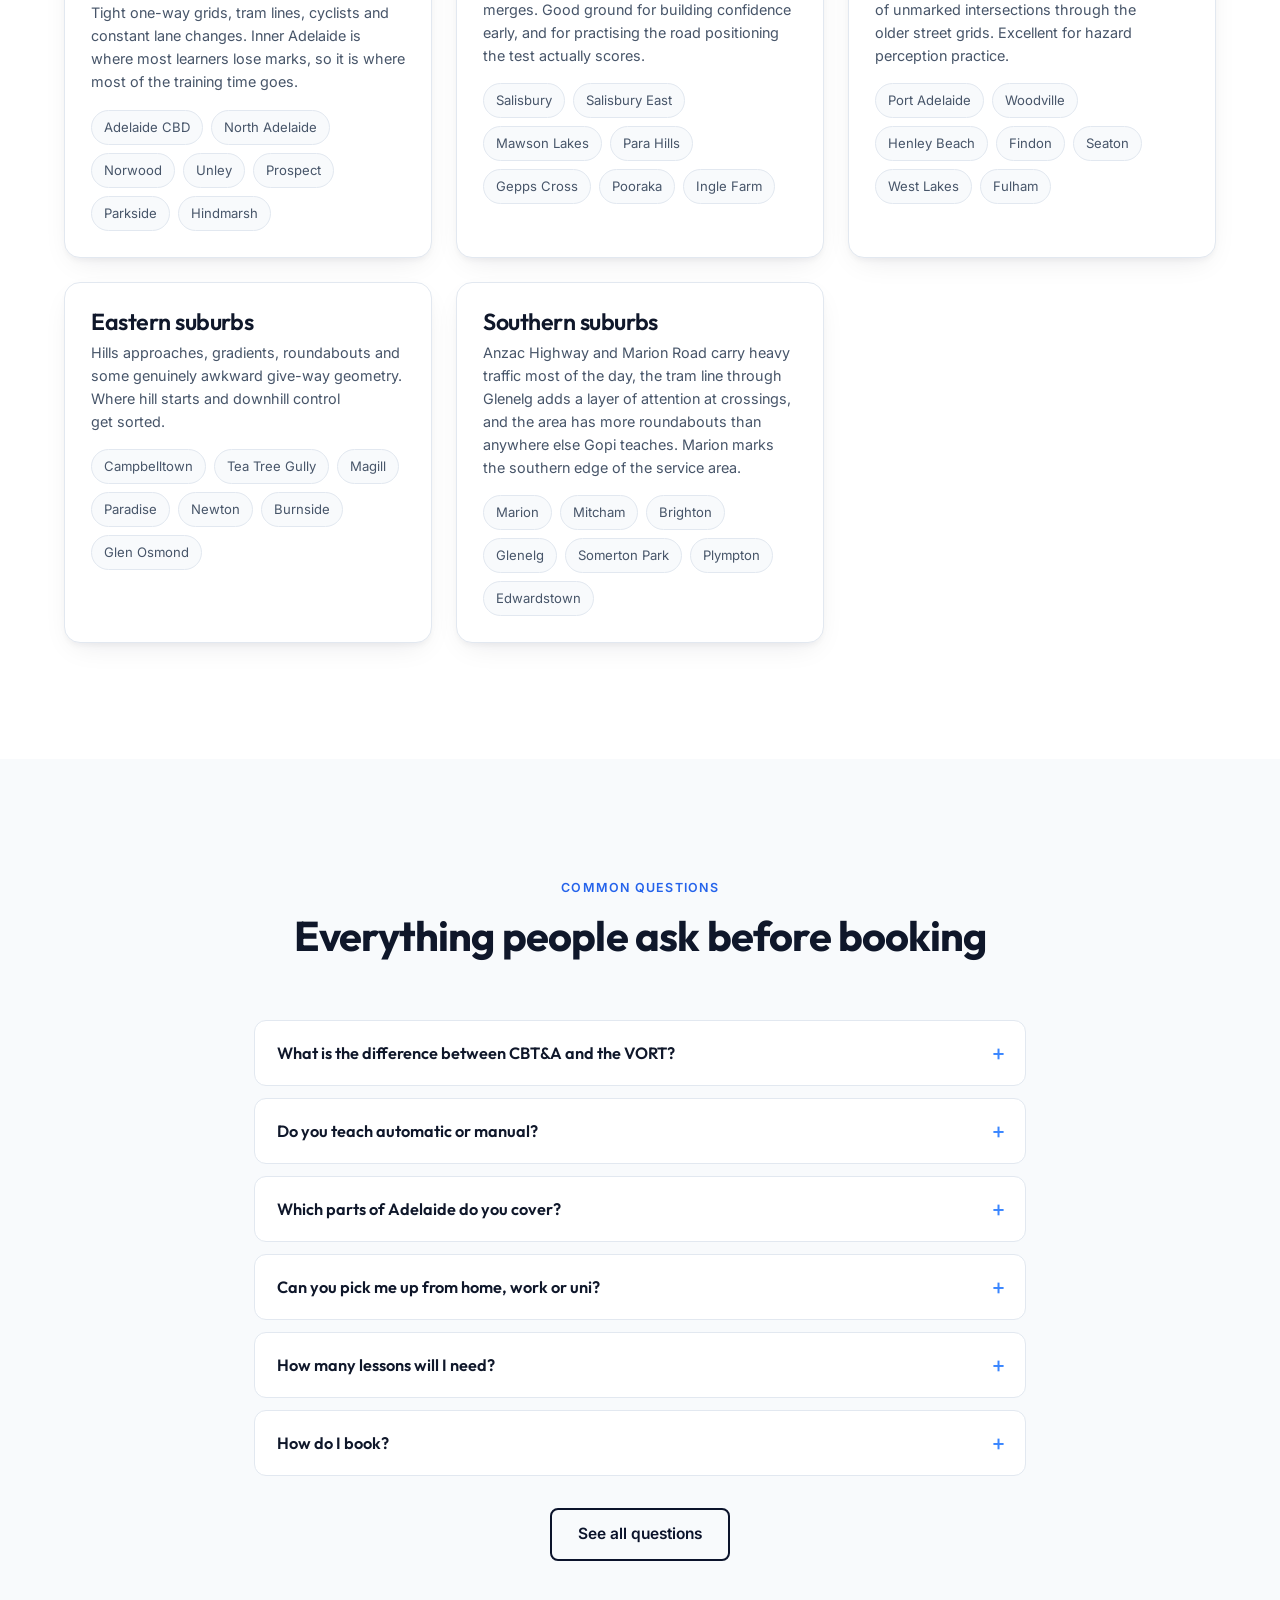
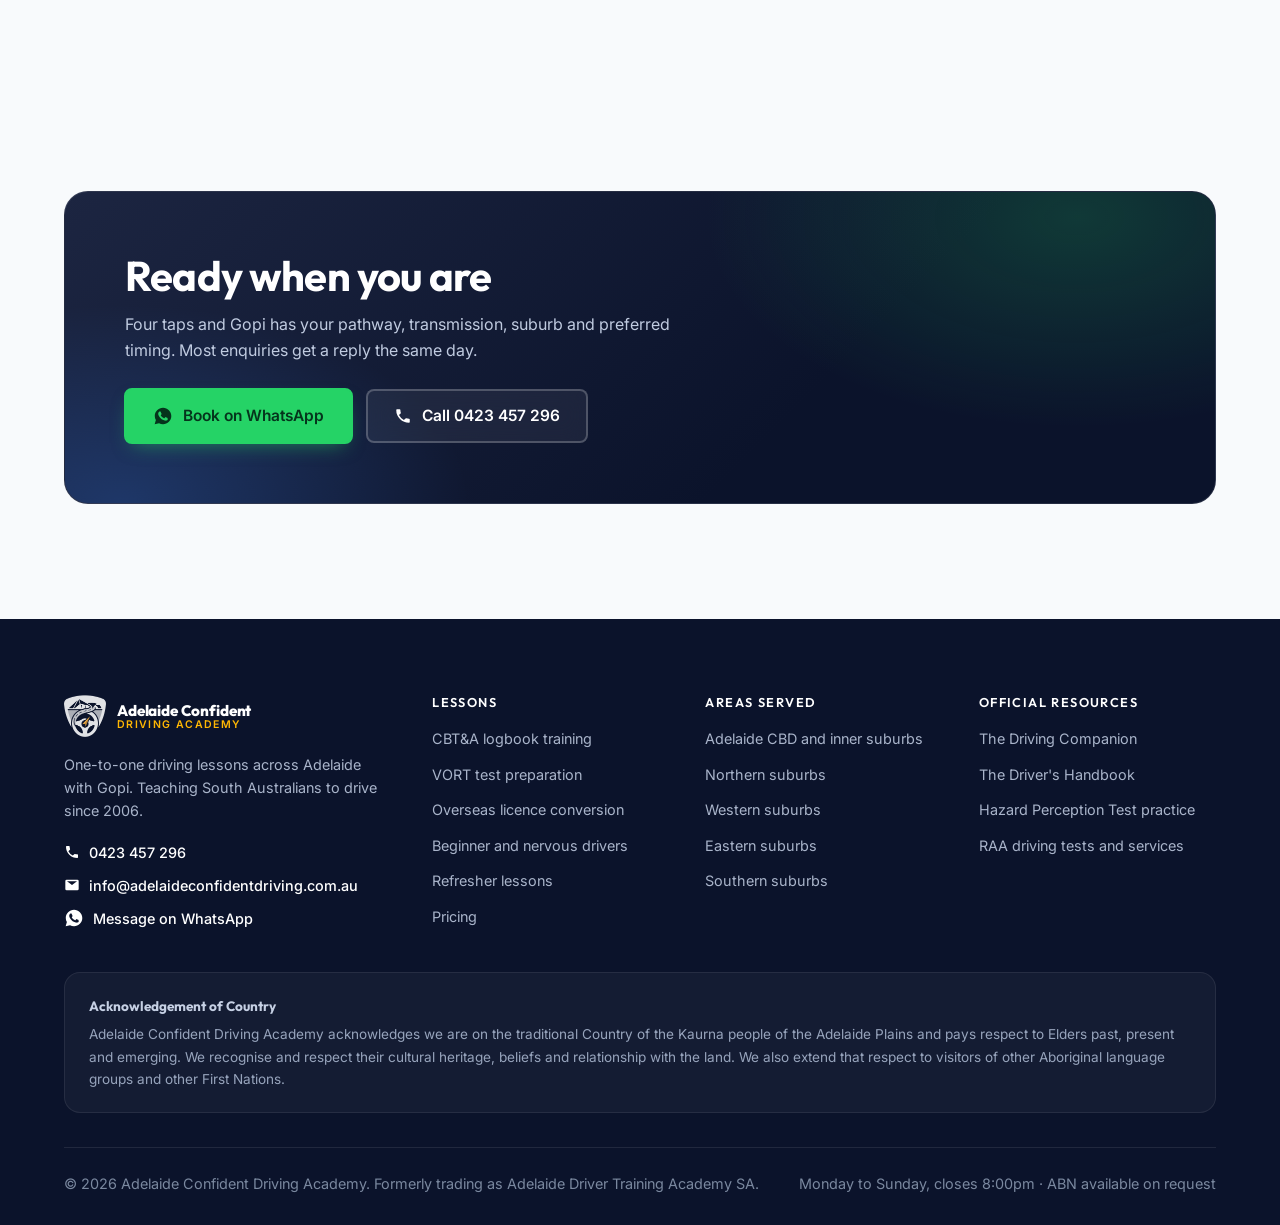
==== commit 62f1490e: "Update sitemap.xml with new lastmod dates and add .DS_Store file" ====
--- a/index.html
+++ b/index.html
@@ -41,7 +41,7 @@
 <link rel="stylesheet" href="https://fonts.googleapis.com/css2?family=Outfit:wght@600;700;800&family=Inter:wght@400;500;600&display=swap">
 <link rel="stylesheet" href="/assets/css/site.css">
 <script src="/assets/js/site.js" defer></script>
-<script type="application/ld+json">{"@context":"https://schema.org","@graph":[{"@type":"WebSite","@id":"https://adelaideconfidentdriving.com.au/#website","url":"https://adelaideconfidentdriving.com.au/","name":"Adelaide Confident Driving Academy","inLanguage":"en-AU","publisher":{"@id":"https://adelaideconfidentdriving.com.au/#business"}},{"@type":["DrivingSchool","LocalBusiness"],"@id":"https://adelaideconfidentdriving.com.au/#business","name":"Adelaide Confident Driving Academy","alternateName":["Adelaide Confident Driving","Adelaide Driver Training Academy SA","ACDA"],"description":"One-to-one driving school serving Adelaide and South Australia. CBT&A logbook training, VORT test preparation, overseas licence conversion and lessons for nervous beginners.","url":"https://adelaideconfidentdriving.com.au/","telephone":"+61423457296","email":"info@adelaideconfidentdriving.com.au","foundingDate":"2006","image":"https://adelaideconfidentdriving.com.au/assets/img/og-default.png","logo":{"@type":"ImageObject","url":"https://adelaideconfidentdriving.com.au/assets/img/icon-512.png","width":512,"height":512},"priceRange":"$$","currenciesAccepted":"AUD","address":{"@type":"PostalAddress","addressLocality":"Adelaide","addressRegion":"SA","addressCountry":"AU"},"geo":{"@type":"GeoCoordinates","latitude":"-34.9285","longitude":"138.6007"},"areaServed":[{"@type":"City","name":"Adelaide"},{"@type":"Place","name":"Adelaide CBD"},{"@type":"Place","name":"North Adelaide"},{"@type":"Place","name":"Norwood"},{"@type":"Place","name":"Unley"},{"@type":"Place","name":"Prospect"},{"@type":"Place","name":"Parkside"},{"@type":"Place","name":"Hindmarsh"},{"@type":"Place","name":"Thebarton"},{"@type":"Place","name":"Kent Town"},{"@type":"Place","name":"Goodwood"},{"@type":"Place","name":"Salisbury"},{"@type":"Place","name":"Elizabeth"},{"@type":"Place","name":"Mawson Lakes"},{"@type":"Place","name":"Para Hills"},{"@type":"Place","name":"Gepps Cross"},{"@type":"Place","name":"Pooraka"},{"@type":"Place","name":"Ingle Farm"},{"@type":"Place","name":"Modbury"},{"@type":"Place","name":"Golden Grove"},{"@type":"Place","name":"Munno Para"},{"@type":"Place","name":"Port Adelaide"},{"@type":"Place","name":"Woodville"},{"@type":"Place","name":"Henley Beach"},{"@type":"Place","name":"Findon"},{"@type":"Place","name":"Seaton"},{"@type":"Place","name":"West Lakes"},{"@type":"Place","name":"Fulham"},{"@type":"Place","name":"Grange"},{"@type":"Place","name":"Semaphore"},{"@type":"Place","name":"Royal Park"},{"@type":"Place","name":"Campbelltown"},{"@type":"Place","name":"Tea Tree Gully"},{"@type":"Place","name":"Magill"},{"@type":"Place","name":"Athelstone"},{"@type":"Place","name":"Paradise"},{"@type":"Place","name":"Newton"},{"@type":"Place","name":"Rostrevor"},{"@type":"Place","name":"Burnside"},{"@type":"Place","name":"Glen Osmond"},{"@type":"Place","name":"Hectorville"}],"serviceArea":{"@type":"GeoCircle","geoMidpoint":{"@type":"GeoCoordinates","latitude":"-34.9285","longitude":"138.6007"},"geoRadius":"40000"},"openingHoursSpecification":[{"@type":"OpeningHoursSpecification","dayOfWeek":["Monday","Tuesday","Wednesday","Thursday","Friday","Saturday","Sunday"],"opens":"07:00","closes":"20:00"}],"aggregateRating":{"@type":"AggregateRating","ratingValue":"5.0","reviewCount":72,"bestRating":"5","worstRating":"1"},"review":[{"@type":"Review","author":{"@type":"Person","name":"Basil Eldhose"},"reviewRating":{"@type":"Rating","ratingValue":"5","bestRating":"5"},"reviewBody":"I had a great experience learning with Gopi. He is very patient, friendly, and explains everything in a simple way. His guidance helped me build confidence and pass my driving test on the first attempt."},{"@type":"Review","author":{"@type":"Person","name":"Zandy"},"reviewRating":{"@type":"Rating","ratingValue":"5","bestRating":"5"},"reviewBody":"Absolutely the best instructor in Adelaide, I know this because I have had many instructors before him. He really works hard to make sure you succeed, excellent teaching ability, and a positive attitude."},{"@type":"Review","author":{"@type":"Person","name":"Mina Prajapat"},"reviewRating":{"@type":"Rating","ratingValue":"5","bestRating":"5"},"reviewBody":"I can't thank Gopi Sir enough for all the support and patience he showed during my driving lessons, especially while I was in my 9th month of pregnancy. His calm demeanor and clear guidance made it possible."},{"@type":"Review","author":{"@type":"Person","name":"Chinthika Samarakoon"},"reviewRating":{"@type":"Rating","ratingValue":"5","bestRating":"5"},"reviewBody":"I did my overseas licence conversion through CBT&A with Gopi and got the full SA driver's licence. Gopi was an excellent teacher, kind, respectful, and patient throughout the entire process."},{"@type":"Review","author":{"@type":"Person","name":"Vedant Saini"},"reviewRating":{"@type":"Rating","ratingValue":"5","bestRating":"5"},"reviewBody":"Excellent instructor! Gopi really knows his stuff. Lots of tips and tricks which got my confidence up. Passed my CBT&A with an Auditor in the car on the first try!"},{"@type":"Review","author":{"@type":"Person","name":"Xander Schofield"},"reviewRating":{"@type":"Rating","ratingValue":"5","bestRating":"5"},"reviewBody":"Gopi was incredibly helpful in getting my P's. In the session right before the exam, he helped correct mistakes quickly and efficiently."},{"@type":"Review","author":{"@type":"Person","name":"Anh Quang Le Van"},"reviewRating":{"@type":"Rating","ratingValue":"5","bestRating":"5"},"reviewBody":"Experienced, gentle, and patient enough to help me pass the full license test in just 2 training sessions. He organized early timeframes for my urgent timeline."},{"@type":"Review","author":{"@type":"Person","name":"Aishwarya Menon"},"reviewRating":{"@type":"Rating","ratingValue":"5","bestRating":"5"},"reviewBody":"I passed my driving test the first time! Gopi uncle broke down each task and ensured I understood the movement prior to attempting it on the road."}],"employee":{"@id":"https://adelaideconfidentdriving.com.au/about/#gopi"},"founder":{"@id":"https://adelaideconfidentdriving.com.au/about/#gopi"},"sameAs":["https://share.google/oz1qiCDrlBlNMlHzZ","https://www.google.com/search?kgmid=/g/11vqnhx90x","https://adelaidedrivertrainingacademysa.com.au"],"hasOfferCatalog":{"@type":"OfferCatalog","name":"Driving lessons and assessments","itemListElement":[{"@type":"Offer","itemOffered":{"@type":"Service","name":"CBT&A logbook training","url":"https://adelaideconfidentdriving.com.au/services/cbta-logbook-training/"}},{"@type":"Offer","itemOffered":{"@type":"Service","name":"VORT test preparation","url":"https://adelaideconfidentdriving.com.au/services/vort-test-preparation/"}},{"@type":"Offer","itemOffered":{"@type":"Service","name":"Overseas licence conversion","url":"https://adelaideconfidentdriving.com.au/services/overseas-licence-conversion/"}},{"@type":"Offer","itemOffered":{"@type":"Service","name":"Beginner and nervous drivers","url":"https://adelaideconfidentdriving.com.au/services/beginner-driving-lessons/"}},{"@type":"Offer","itemOffered":{"@type":"Service","name":"Refresher lessons","url":"https://adelaideconfidentdriving.com.au/services/refresher-driving-lessons/"}}]}},{"@type":"Person","@id":"https://adelaideconfidentdriving.com.au/about/#gopi","name":"Gopi","alternateName":"Gopinathan","jobTitle":"Lead driving instructor and Authorised Examiner","worksFor":{"@id":"https://adelaideconfidentdriving.com.au/#business"},"knowsAbout":["CBT&A Competency Based Training and Assessment","Vehicle On Road Test (VORT)","Overseas driver licence conversion in South Australia","Learner driver instruction","Automobile engineering"],"description":"Driving instructor in South Australia since 2006 with a background in automobile engineering. Known for calm, patient one-to-one instruction."},{"@type":"FAQPage","mainEntity":[{"@type":"Question","name":"What is the difference between CBT&A and the VORT?","acceptedAnswer":{"@type":"Answer","text":"CBT&A is the logbook method. You work through 30 competency tasks and your Authorised Examiner signs each one off as you demonstrate it, so there is no pass or fail moment. The VORT is a single assessed drive after 75 logged supervised hours, where you need 90 percent or better and no road law breaches. CBT&A suits people who do not perform well under test pressure. The VORT suits confident drivers who would rather get it done in one sitting."}},{"@type":"Question","name":"Do you teach automatic or manual?","acceptedAnswer":{"@type":"Answer","text":"Both. Most learners now choose automatic, which is completely reasonable. Be aware that if you are assessed in an automatic, your licence carries an automatic-only condition until you complete a manual assessment."}},{"@type":"Question","name":"Which parts of Adelaide do you cover?","acceptedAnswer":{"@type":"Answer","text":"The CBD and inner suburbs, the northern suburbs, the western suburbs and the eastern suburbs. Southern suburbs can be arranged on request depending on the schedule. Send a message with your suburb and you will get a straight answer."}},{"@type":"Question","name":"Can you pick me up from home, work or uni?","acceptedAnswer":{"@type":"Answer","text":"Usually yes, within the service areas. Say where you need to be picked up from when you message and it gets sorted before the first lesson."}},{"@type":"Question","name":"How many lessons will I need?","acceptedAnswer":{"@type":"Answer","text":"Nobody can answer that honestly before seeing you drive. After the first assessment lesson you will get a realistic estimate rather than a number designed to sound appealing."}},{"@type":"Question","name":"How do I book?","acceptedAnswer":{"@type":"Answer","text":"The quickest way is the WhatsApp booking form on this site, which sends Gopi your training path, transmission, suburb and preferred timing in one message. Calling or texting 0423 457 296 works just as well."}}]},{"@type":"BreadcrumbList","itemListElement":[{"@type":"ListItem","position":1,"name":"Home","item":"https://adelaideconfidentdriving.com.au/"}]}]}</script>
+<script type="application/ld+json">{"@context":"https://schema.org","@graph":[{"@type":"WebSite","@id":"https://adelaideconfidentdriving.com.au/#website","url":"https://adelaideconfidentdriving.com.au/","name":"Adelaide Confident Driving Academy","inLanguage":"en-AU","publisher":{"@id":"https://adelaideconfidentdriving.com.au/#business"}},{"@type":["DrivingSchool","LocalBusiness"],"@id":"https://adelaideconfidentdriving.com.au/#business","name":"Adelaide Confident Driving Academy","alternateName":["Adelaide Confident Driving","Adelaide Driver Training Academy SA","ACDA"],"description":"One-to-one driving school serving Adelaide and South Australia. CBT&A logbook training, VORT test preparation, overseas licence conversion and lessons for nervous beginners.","url":"https://adelaideconfidentdriving.com.au/","telephone":"+61423457296","email":"info@adelaideconfidentdriving.com.au","foundingDate":"2006","image":"https://adelaideconfidentdriving.com.au/assets/img/og-default.png","logo":{"@type":"ImageObject","url":"https://adelaideconfidentdriving.com.au/assets/img/icon-512.png","width":512,"height":512},"priceRange":"$$","currenciesAccepted":"AUD","address":{"@type":"PostalAddress","addressLocality":"Adelaide","addressRegion":"SA","addressCountry":"AU"},"geo":{"@type":"GeoCoordinates","latitude":"-34.9285","longitude":"138.6007"},"areaServed":[{"@type":"City","name":"Adelaide"},{"@type":"Place","name":"Adelaide CBD"},{"@type":"Place","name":"North Adelaide"},{"@type":"Place","name":"Norwood"},{"@type":"Place","name":"Unley"},{"@type":"Place","name":"Prospect"},{"@type":"Place","name":"Parkside"},{"@type":"Place","name":"Hindmarsh"},{"@type":"Place","name":"Thebarton"},{"@type":"Place","name":"Kent Town"},{"@type":"Place","name":"Goodwood"},{"@type":"Place","name":"Salisbury"},{"@type":"Place","name":"Salisbury East"},{"@type":"Place","name":"Mawson Lakes"},{"@type":"Place","name":"Para Hills"},{"@type":"Place","name":"Gepps Cross"},{"@type":"Place","name":"Pooraka"},{"@type":"Place","name":"Ingle Farm"},{"@type":"Place","name":"Modbury"},{"@type":"Place","name":"Golden Grove"},{"@type":"Place","name":"Munno Para"},{"@type":"Place","name":"Port Adelaide"},{"@type":"Place","name":"Woodville"},{"@type":"Place","name":"Henley Beach"},{"@type":"Place","name":"Findon"},{"@type":"Place","name":"Seaton"},{"@type":"Place","name":"West Lakes"},{"@type":"Place","name":"Fulham"},{"@type":"Place","name":"Grange"},{"@type":"Place","name":"Semaphore"},{"@type":"Place","name":"Royal Park"},{"@type":"Place","name":"Campbelltown"},{"@type":"Place","name":"Tea Tree Gully"},{"@type":"Place","name":"Magill"},{"@type":"Place","name":"Paradise"},{"@type":"Place","name":"Newton"},{"@type":"Place","name":"Burnside"},{"@type":"Place","name":"Glen Osmond"},{"@type":"Place","name":"Hectorville"},{"@type":"Place","name":"Kensington"},{"@type":"Place","name":"Marryatville"},{"@type":"Place","name":"Marion"},{"@type":"Place","name":"Mitcham"},{"@type":"Place","name":"Brighton"},{"@type":"Place","name":"Glenelg"},{"@type":"Place","name":"Somerton Park"},{"@type":"Place","name":"Plympton"},{"@type":"Place","name":"Edwardstown"},{"@type":"Place","name":"Ascot Park"},{"@type":"Place","name":"Clovelly Park"},{"@type":"Place","name":"Daw Park"}],"serviceArea":{"@type":"GeoCircle","geoMidpoint":{"@type":"GeoCoordinates","latitude":"-34.9285","longitude":"138.6007"},"geoRadius":"40000"},"openingHoursSpecification":[{"@type":"OpeningHoursSpecification","dayOfWeek":["Monday","Tuesday","Wednesday","Thursday","Friday","Saturday","Sunday"],"opens":"07:00","closes":"20:00"}],"aggregateRating":{"@type":"AggregateRating","ratingValue":"5.0","reviewCount":72,"bestRating":"5","worstRating":"1"},"review":[{"@type":"Review","author":{"@type":"Person","name":"Basil Eldhose"},"reviewRating":{"@type":"Rating","ratingValue":"5","bestRating":"5"},"reviewBody":"I had a great experience learning with Gopi. He is very patient, friendly, and explains everything in a simple way. His guidance helped me build confidence and pass my driving test on the first attempt."},{"@type":"Review","author":{"@type":"Person","name":"Zandy"},"reviewRating":{"@type":"Rating","ratingValue":"5","bestRating":"5"},"reviewBody":"Absolutely the best instructor in Adelaide, I know this because I have had many instructors before him. He really works hard to make sure you succeed, excellent teaching ability, and a positive attitude."},{"@type":"Review","author":{"@type":"Person","name":"Mina Prajapat"},"reviewRating":{"@type":"Rating","ratingValue":"5","bestRating":"5"},"reviewBody":"I can't thank Gopi Sir enough for all the support and patience he showed during my driving lessons, especially while I was in my 9th month of pregnancy. His calm demeanor and clear guidance made it possible."},{"@type":"Review","author":{"@type":"Person","name":"Chinthika Samarakoon"},"reviewRating":{"@type":"Rating","ratingValue":"5","bestRating":"5"},"reviewBody":"I did my overseas licence conversion through CBT&A with Gopi and got the full SA driver's licence. Gopi was an excellent teacher, kind, respectful, and patient throughout the entire process."},{"@type":"Review","author":{"@type":"Person","name":"Vedant Saini"},"reviewRating":{"@type":"Rating","ratingValue":"5","bestRating":"5"},"reviewBody":"Excellent instructor! Gopi really knows his stuff. Lots of tips and tricks which got my confidence up. Passed my CBT&A with an Auditor in the car on the first try!"},{"@type":"Review","author":{"@type":"Person","name":"Xander Schofield"},"reviewRating":{"@type":"Rating","ratingValue":"5","bestRating":"5"},"reviewBody":"Gopi was incredibly helpful in getting my P's. In the session right before the exam, he helped correct mistakes quickly and efficiently."},{"@type":"Review","author":{"@type":"Person","name":"Anh Quang Le Van"},"reviewRating":{"@type":"Rating","ratingValue":"5","bestRating":"5"},"reviewBody":"Experienced, gentle, and patient enough to help me pass the full license test in just 2 training sessions. He organized early timeframes for my urgent timeline."},{"@type":"Review","author":{"@type":"Person","name":"Aishwarya Menon"},"reviewRating":{"@type":"Rating","ratingValue":"5","bestRating":"5"},"reviewBody":"I passed my driving test the first time! Gopi uncle broke down each task and ensured I understood the movement prior to attempting it on the road."}],"employee":{"@id":"https://adelaideconfidentdriving.com.au/about/#gopi"},"founder":{"@id":"https://adelaideconfidentdriving.com.au/about/#gopi"},"sameAs":["https://share.google/oz1qiCDrlBlNMlHzZ","https://www.google.com/search?kgmid=/g/11vqnhx90x","https://adelaidedrivertrainingacademysa.com.au"],"hasOfferCatalog":{"@type":"OfferCatalog","name":"Driving lessons and assessments","itemListElement":[{"@type":"Offer","itemOffered":{"@type":"Service","name":"CBT&A logbook training","url":"https://adelaideconfidentdriving.com.au/services/cbta-logbook-training/"}},{"@type":"Offer","itemOffered":{"@type":"Service","name":"VORT test preparation","url":"https://adelaideconfidentdriving.com.au/services/vort-test-preparation/"}},{"@type":"Offer","itemOffered":{"@type":"Service","name":"Overseas licence conversion","url":"https://adelaideconfidentdriving.com.au/services/overseas-licence-conversion/"}},{"@type":"Offer","itemOffered":{"@type":"Service","name":"Beginner and nervous drivers","url":"https://adelaideconfidentdriving.com.au/services/beginner-driving-lessons/"}},{"@type":"Offer","itemOffered":{"@type":"Service","name":"Refresher lessons","url":"https://adelaideconfidentdriving.com.au/services/refresher-driving-lessons/"}}]}},{"@type":"Person","@id":"https://adelaideconfidentdriving.com.au/about/#gopi","name":"Gopi","alternateName":"Gopinathan","jobTitle":"Lead driving instructor and Authorised Examiner","worksFor":{"@id":"https://adelaideconfidentdriving.com.au/#business"},"knowsAbout":["CBT&A Competency Based Training and Assessment","Vehicle On Road Test (VORT)","Overseas driver licence conversion in South Australia","Learner driver instruction","Automobile engineering"],"description":"Driving instructor in South Australia since 2006 with a background in automobile engineering. Known for calm, patient one-to-one instruction."},{"@type":"FAQPage","mainEntity":[{"@type":"Question","name":"What is the difference between CBT&A and the VORT?","acceptedAnswer":{"@type":"Answer","text":"CBT&A is the logbook method. You work through 30 competency tasks and your Authorised Examiner signs each one off as you demonstrate it, so there is no pass or fail moment. The VORT is a single assessed drive after 75 logged supervised hours, where you need 90 percent or better and no road law breaches. CBT&A suits people who do not perform well under test pressure. The VORT suits confident drivers who would rather get it done in one sitting."}},{"@type":"Question","name":"Do you teach automatic or manual?","acceptedAnswer":{"@type":"Answer","text":"Both. Most learners now choose automatic, which is completely reasonable. Be aware that if you are assessed in an automatic, your licence carries an automatic-only condition until you complete a manual assessment."}},{"@type":"Question","name":"Which parts of Adelaide do you cover?","acceptedAnswer":{"@type":"Answer","text":"The CBD and inner suburbs, the northern suburbs, the western suburbs, the eastern suburbs and the southern suburbs as far as Marion. Send a message with your suburb and you will get a straight answer."}},{"@type":"Question","name":"Can you pick me up from home, work or uni?","acceptedAnswer":{"@type":"Answer","text":"Usually yes, within the service areas. Say where you need to be picked up from when you message and it gets sorted before the first lesson."}},{"@type":"Question","name":"How many lessons will I need?","acceptedAnswer":{"@type":"Answer","text":"Nobody can answer that honestly before seeing you drive. After the first assessment lesson you will get a realistic estimate rather than a number designed to sound appealing."}},{"@type":"Question","name":"How do I book?","acceptedAnswer":{"@type":"Answer","text":"The quickest way is the WhatsApp booking form on this site, which sends Gopi your training path, transmission, suburb and preferred timing in one message. Calling or texting 0423 457 296 works just as well."}}]},{"@type":"BreadcrumbList","itemListElement":[{"@type":"ListItem","position":1,"name":"Home","item":"https://adelaideconfidentdriving.com.au/"}]}]}</script>
 </head>
 <body>
 <div id="preloader" role="status" aria-label="Loading">
@@ -130,7 +130,7 @@
         <label for="suburb">Suburb or area</label>
         <input type="text" id="suburb" name="suburb" autocomplete="address-level2"
                placeholder="e.g. Mawson Lakes" enterkeyhint="next">
-        <div class="suburb-hints"><button type="button">Adelaide CBD</button><button type="button">Salisbury</button><button type="button">Mawson Lakes</button><button type="button">Norwood</button><button type="button">Port Adelaide</button><button type="button">Campbelltown</button><button type="button">Modbury</button><button type="button">Prospect</button></div>
+        <div class="suburb-hints"><button type="button">Adelaide CBD</button><button type="button">Salisbury</button><button type="button">Mawson Lakes</button><button type="button">Norwood</button><button type="button">Port Adelaide</button><button type="button">Campbelltown</button><button type="button">Marion</button><button type="button">Prospect</button></div>
       </div>
     </fieldset>
 
@@ -170,31 +170,31 @@
       old, a driver with twenty years of experience overseas, someone who has failed a VORT
       twice. The pathway changes. The one-to-one approach does not.</p>
     </div>
-    <div class="grid grid--3"><article class="card card--dark reveal" data-delay="0">
+    <div class="grid grid--3"><article class="card card--dark card-glow card-glow--yellow reveal" data-delay="0" style="--glow-delay:0.0s">
   <span class="card-icon"><svg aria-hidden="true" width="24" height="24" viewBox="0 0 24 24" fill="currentColor"><path d="M4 4.5A2.5 2.5 0 0 1 6.5 2H19a1 1 0 0 1 1 1v14a1 1 0 0 1-1 1H6.5a1.5 1.5 0 0 0 0 3H20a1 1 0 1 1 0 2H6.5A3.5 3.5 0 0 1 3 19.5v-15Zm4 2.5a1 1 0 0 0 0 2h8a1 1 0 1 0 0-2H8Zm0 4a1 1 0 1 0 0 2h5a1 1 0 1 0 0-2H8Z"/></svg></span>
-  <span class="chip chip--gold" style="align-self:flex-start;margin-bottom:12px">Most popular</span>
+  <span class="chip chip--plate-yellow" style="align-self:flex-start;margin-bottom:12px">Most popular</span>
   <h3>CBT&amp;A logbook training</h3>
   <p>Competency Based Training and Assessment. Your Authorised Examiner signs off each task as you demonstrate it, so there is no pass or fail moment at the end.</p>
   <a class="card-link" href="/services/cbta-logbook-training/">CBT&amp;A logbook training</a>
-</article><article class="card card--dark reveal" data-delay="70">
+</article><article class="card card--dark card-glow card-glow--red reveal" data-delay="70" style="--glow-delay:0.6s">
   <span class="card-icon"><svg aria-hidden="true" width="24" height="24" viewBox="0 0 24 24" fill="currentColor"><path d="M12 2a10 10 0 1 0 0 20 10 10 0 0 0 0-20Zm0 3a7 7 0 1 1 0 14 7 7 0 0 1 0-14Zm0 3a4 4 0 1 0 0 8 4 4 0 0 0 0-8Zm0 2.5a1.5 1.5 0 1 1 0 3 1.5 1.5 0 0 1 0-3Z"/></svg></span>
-  <span class="chip chip--gold" style="align-self:flex-start;margin-bottom:12px">Test ready</span>
+  <span class="chip chip--plate-red" style="align-self:flex-start;margin-bottom:12px">Test ready</span>
   <h3>VORT test preparation</h3>
-  <p>Vehicle On Road Test drills, honest mock assessments, and test day bookings in your car or the instructor&#x27;s.</p>
+  <p>Vehicle On Road Test drills, honest mock assessments, and test day bookings in the instructor&#x27;s dual-control vehicle.</p>
   <a class="card-link" href="/services/vort-test-preparation/">VORT test preparation</a>
-</article><article class="card card--dark reveal" data-delay="140">
+</article><article class="card card--dark card-glow card-glow--cobalt reveal" data-delay="140" style="--glow-delay:1.2s">
   <span class="card-icon"><svg aria-hidden="true" width="24" height="24" viewBox="0 0 24 24" fill="currentColor"><path d="M12 2a10 10 0 1 0 0 20 10 10 0 0 0 0-20ZM4.06 13h3.02c.1 1.72.45 3.32.98 4.6A8.02 8.02 0 0 1 4.06 13Zm3.02-2H4.06a8.02 8.02 0 0 1 4-4.6c-.53 1.28-.88 2.88-.98 4.6Zm2 0c.13-2.04.6-3.74 1.2-4.78.24-.4.47-.68.66-.85V11H9.08Zm3.86 0V5.37c.19.17.42.45.66.85.6 1.04 1.07 2.74 1.2 4.78h-1.86Zm0 2h1.86c-.13 2.04-.6 3.74-1.2 4.78-.24.4-.47.68-.66.85V13Zm-2 0v5.63c-.19-.17-.42-.45-.66-.85-.6-1.04-1.07-2.74-1.2-4.78h1.86Zm5.9 0h3.02a8.02 8.02 0 0 1-4 4.6c.53-1.28.88-2.88.98-4.6Zm0-2c-.1-1.72-.45-3.32-.98-4.6a8.02 8.02 0 0 1 4 4.6h-3.02Z"/></svg></span>
   <span class="chip chip--gold" style="align-self:flex-start;margin-bottom:12px">Fast tracked</span>
   <h3>Overseas licence conversion</h3>
   <p>For experienced drivers converting an international licence. Built around SA road law and the local habits that catch people out.</p>
   <a class="card-link" href="/services/overseas-licence-conversion/">Overseas licence conversion</a>
-</article><article class="card card--dark reveal" data-delay="210">
+</article><article class="card card--dark card-glow card-glow--cobalt reveal" data-delay="210" style="--glow-delay:1.8s">
   <span class="card-icon"><svg aria-hidden="true" width="24" height="24" viewBox="0 0 24 24" fill="currentColor"><path d="M12 21s-7.5-4.6-9.5-9A5.5 5.5 0 0 1 12 6.5 5.5 5.5 0 0 1 21.5 12c-2 4.4-9.5 9-9.5 9Z"/></svg></span>
   <span class="chip chip--gold" style="align-self:flex-start;margin-bottom:12px">Anxiety friendly</span>
   <h3>Beginner and nervous drivers</h3>
   <p>For first-timers and anyone who has had a bad experience with an instructor. Slow start, quiet roads, and a pace set by you.</p>
   <a class="card-link" href="/services/beginner-driving-lessons/">Beginner and nervous drivers</a>
-</article><article class="card card--dark reveal" data-delay="280">
+</article><article class="card card--dark card-glow card-glow--cobalt reveal" data-delay="280" style="--glow-delay:2.4s">
   <span class="card-icon"><svg aria-hidden="true" width="24" height="24" viewBox="0 0 24 24" fill="currentColor"><path d="M12 4a8 8 0 0 1 7.2 4.5l1.9-.9A10 10 0 0 0 12 2a10 10 0 0 0-9.6 7.2L1 6.5V13h6.5l-2.6-2.1A8 8 0 0 1 12 4Zm10 7h-6.5l2.6 2.1A8 8 0 0 1 4.8 15.5l-1.9.9A10 10 0 0 0 12 22a10 10 0 0 0 9.6-7.2l1.4 2.7V11Z"/></svg></span>
   <span class="chip chip--gold" style="align-self:flex-start;margin-bottom:12px">No judgement</span>
   <h3>Refresher lessons</h3>
@@ -305,7 +305,7 @@
 </div><div class="area-block reveal">
   <h3>Northern suburbs</h3>
   <p>Wide arterials, high speed limits and long merges. Good ground for building confidence early, and for practising the road positioning the test actually scores.</p>
-  <ul class="suburb-list"><li>Salisbury</li><li>Elizabeth</li><li>Mawson Lakes</li><li>Para Hills</li><li>Gepps Cross</li><li>Pooraka</li><li>Ingle Farm</li></ul>
+  <ul class="suburb-list"><li>Salisbury</li><li>Salisbury East</li><li>Mawson Lakes</li><li>Para Hills</li><li>Gepps Cross</li><li>Pooraka</li><li>Ingle Farm</li></ul>
 </div><div class="area-block reveal">
   <h3>Western suburbs</h3>
   <p>Port Road, heavy freight traffic and a lot of unmarked intersections through the older street grids. Excellent for hazard perception practice.</p>
@@ -313,9 +313,12 @@
 </div><div class="area-block reveal">
   <h3>Eastern suburbs</h3>
   <p>Hills approaches, gradients, roundabouts and some genuinely awkward give-way geometry. Where hill starts and downhill control get sorted.</p>
-  <ul class="suburb-list"><li>Campbelltown</li><li>Tea Tree Gully</li><li>Magill</li><li>Athelstone</li><li>Paradise</li><li>Newton</li><li>Rostrevor</li></ul>
+  <ul class="suburb-list"><li>Campbelltown</li><li>Tea Tree Gully</li><li>Magill</li><li>Paradise</li><li>Newton</li><li>Burnside</li><li>Glen Osmond</li></ul>
+</div><div class="area-block reveal">
+  <h3>Southern suburbs</h3>
+  <p>Anzac Highway and Marion Road carry heavy traffic most of the day, the tram line through Glenelg adds a layer of attention at crossings, and the area has more roundabouts than anywhere else Gopi teaches. Marion marks the southern edge of the service area.</p>
+  <ul class="suburb-list"><li>Marion</li><li>Mitcham</li><li>Brighton</li><li>Glenelg</li><li>Somerton Park</li><li>Plympton</li><li>Edwardstown</li></ul>
 </div></div>
-    <p class="price-note mt-24">Southern suburbs including Marion, Mitcham, Morphett Vale, Brighton and Noarlunga can be arranged on request. Send a message and Gopi will let you know what is workable around his current schedule.</p>
   </div>
 </section>
 
@@ -325,7 +328,7 @@
       <p class="eyebrow">Common questions</p>
       <h2>Everything people ask before booking</h2>
     </div>
-    <div class="faq"><details><summary>What is the difference between CBT&amp;A and the VORT?</summary><div class="faq-body"><p>CBT&amp;A is the logbook method. You work through 30 competency tasks and your Authorised Examiner signs each one off as you demonstrate it, so there is no pass or fail moment. The VORT is a single assessed drive after 75 logged supervised hours, where you need 90 percent or better and no road law breaches. CBT&amp;A suits people who do not perform well under test pressure. The VORT suits confident drivers who would rather get it done in one sitting.</p></div></details><details><summary>Do you teach automatic or manual?</summary><div class="faq-body"><p>Both. Most learners now choose automatic, which is completely reasonable. Be aware that if you are assessed in an automatic, your licence carries an automatic-only condition until you complete a manual assessment.</p></div></details><details><summary>Which parts of Adelaide do you cover?</summary><div class="faq-body"><p>The CBD and inner suburbs, the northern suburbs, the western suburbs and the eastern suburbs. Southern suburbs can be arranged on request depending on the schedule. Send a message with your suburb and you will get a straight answer.</p></div></details><details><summary>Can you pick me up from home, work or uni?</summary><div class="faq-body"><p>Usually yes, within the service areas. Say where you need to be picked up from when you message and it gets sorted before the first lesson.</p></div></details><details><summary>How many lessons will I need?</summary><div class="faq-body"><p>Nobody can answer that honestly before seeing you drive. After the first assessment lesson you will get a realistic estimate rather than a number designed to sound appealing.</p></div></details><details><summary>How do I book?</summary><div class="faq-body"><p>The quickest way is the WhatsApp booking form on this site, which sends Gopi your training path, transmission, suburb and preferred timing in one message. Calling or texting 0423 457 296 works just as well.</p></div></details></div>
+    <div class="faq"><details><summary>What is the difference between CBT&amp;A and the VORT?</summary><div class="faq-body"><p>CBT&amp;A is the logbook method. You work through 30 competency tasks and your Authorised Examiner signs each one off as you demonstrate it, so there is no pass or fail moment. The VORT is a single assessed drive after 75 logged supervised hours, where you need 90 percent or better and no road law breaches. CBT&amp;A suits people who do not perform well under test pressure. The VORT suits confident drivers who would rather get it done in one sitting.</p></div></details><details><summary>Do you teach automatic or manual?</summary><div class="faq-body"><p>Both. Most learners now choose automatic, which is completely reasonable. Be aware that if you are assessed in an automatic, your licence carries an automatic-only condition until you complete a manual assessment.</p></div></details><details><summary>Which parts of Adelaide do you cover?</summary><div class="faq-body"><p>The CBD and inner suburbs, the northern suburbs, the western suburbs, the eastern suburbs and the southern suburbs as far as Marion. Send a message with your suburb and you will get a straight answer.</p></div></details><details><summary>Can you pick me up from home, work or uni?</summary><div class="faq-body"><p>Usually yes, within the service areas. Say where you need to be picked up from when you message and it gets sorted before the first lesson.</p></div></details><details><summary>How many lessons will I need?</summary><div class="faq-body"><p>Nobody can answer that honestly before seeing you drive. After the first assessment lesson you will get a realistic estimate rather than a number designed to sound appealing.</p></div></details><details><summary>How do I book?</summary><div class="faq-body"><p>The quickest way is the WhatsApp booking form on this site, which sends Gopi your training path, transmission, suburb and preferred timing in one message. Calling or texting 0423 457 296 works just as well.</p></div></details></div>
     <div class="center mt-32"><a class="btn btn--outline" href="/faq/">See all questions</a></div>
   </div>
 </section>
@@ -363,7 +366,7 @@
       </div>
       <div>
         <h4>Areas served</h4>
-        <ul><li><a href="/service-areas/#cbd">Adelaide CBD and inner suburbs</a></li><li><a href="/service-areas/#north">Northern suburbs</a></li><li><a href="/service-areas/#west">Western suburbs</a></li><li><a href="/service-areas/#east">Eastern suburbs</a></li></ul>
+        <ul><li><a href="/service-areas/#cbd">Adelaide CBD and inner suburbs</a></li><li><a href="/service-areas/#north">Northern suburbs</a></li><li><a href="/service-areas/#west">Western suburbs</a></li><li><a href="/service-areas/#east">Eastern suburbs</a></li><li><a href="/service-areas/#south">Southern suburbs</a></li></ul>
       </div>
       <div>
         <h4>Official resources</h4>
--- a/assets/css/site.css
+++ b/assets/css/site.css
@@ -20,6 +20,14 @@
   --gold-soft:    #FFF6E0;
   --whatsapp:     #25D366;
   --whatsapp-dark:#128C7E;
+
+  /* Plate colour system: SA learner (yellow/black) and P1 (red/white) plates,
+     used to colour-code the CBT&A and VORT pathways everywhere they appear. */
+  --l-yellow:   #FFD500;   /* SA learner plate */
+  --l-ink:      #111111;
+  --p-red:      #E4002B;   /* SA P1 plate, decorative use only (no text on top) */
+  --p-red-text: #C4001F;   /* darkened for AA contrast under small white text */
+  --p-ink:      #FFFFFF;
 
   /* Surfaces */
   --ghost:        #F8FAFC;
@@ -424,6 +432,45 @@
 .card--dark .card-link { color: #8FBAFF; }
 .card-icon svg { width: 24px; height: 24px; }
 
+/* Ambient card glow. The blur radius is fixed (never animated -- only opacity
+   and transform move, so this stays on the compositor and off the paint
+   thread). isolation:isolate scopes the pseudo-element's z-index to this card
+   alone so it can sit behind the card's own background without depending on
+   ancestor stacking contexts. */
+.card-glow { position: relative; isolation: isolate; }
+.card-glow::before {
+  content: '';
+  position: absolute; inset: -10px; z-index: -1;
+  border-radius: inherit;
+  filter: blur(22px);
+  opacity: .22;
+  transform: scale(.93);
+  pointer-events: none;
+  transition: opacity .4s var(--ease), transform .4s var(--ease);
+}
+.card-glow--yellow::before { background: var(--l-yellow); }
+.card-glow--red::before    { background: var(--p-red); }
+.card-glow--cobalt::before { background: var(--cobalt); }
+
+@media (prefers-reduced-motion: no-preference) {
+  .card-glow::before {
+    animation: cardGlowPulse 4s ease-in-out infinite;
+    animation-delay: var(--glow-delay, 0s);
+  }
+}
+@keyframes cardGlowPulse {
+  0%, 100% { opacity: .2;  transform: scale(.92); }
+  50%      { opacity: .46; transform: scale(1.03); }
+}
+/* On hover the pulse stops and settles into a single intensified glow, rather
+   than continuing to breathe. Dropping the animation here lets the transition
+   declared above take over smoothly. */
+.card-glow:hover::before {
+  animation: none;
+  opacity: .62;
+  transform: scale(1.06);
+}
+
 .chip {
   display: inline-block; padding: 5px 11px; border-radius: var(--r-pill);
   font-size: .72rem; font-weight: 600; letter-spacing: .04em;
@@ -432,6 +479,13 @@
 .chip--gold { background: var(--gold-soft); color: #7A5400; }
 .chip--dark { background: var(--midnight); color: #fff; }
 .chip-row { display: flex; flex-wrap: wrap; gap: 8px; }
+
+/* Plate-colour chips for CBT&A (learner, yellow/black) and VORT (P1, red/white).
+   Black on --l-yellow is ~14.8:1. White on --p-red-text is ~6.2:1, both comfortably
+   past WCAG AA for this chip's small (.72rem) text -- do not swap in the lighter
+   --p-red here, it only clears AA at 16px+ semibold. */
+.chip--plate-yellow { background: var(--l-yellow); color: var(--l-ink); }
+.chip--plate-red    { background: var(--p-red-text); color: var(--p-ink); }
 
 /* Bento */
 .bento { display: grid; gap: 20px; grid-template-columns: repeat(12, 1fr); }
@@ -664,6 +718,14 @@
   font-size: .89rem; color: #6B4A00;
 }
 
+/* Plate-colour rule above each pricing group heading, matching the chips. */
+.pricing-group h2::before {
+  content: ''; display: block; width: 56px; height: 5px; border-radius: var(--r-pill);
+  margin-bottom: 16px;
+}
+.pricing-group--yellow h2::before { background: var(--l-yellow); }
+.pricing-group--red h2::before    { background: var(--p-red); }
+
 /* --------------------------------------------------------------------------
    12. FAQ / accordion
    -------------------------------------------------------------------------- */
@@ -764,6 +826,45 @@
 .page-hero .crumbs li::after { color: #64748B; }
 
 /* --------------------------------------------------------------------------
+   16b. Marquee (service page keyword strip)
+   Decorative reinforcement of copy that already exists in the page body --
+   see aria-hidden below. Duplicated track + translate(-50%) is the only way
+   to loop a marquee with no visible seam.
+   -------------------------------------------------------------------------- */
+.marquee {
+  position: relative;
+  overflow: hidden;
+  height: clamp(44px, 5vw, 52px);
+  display: flex; align-items: center;
+  -webkit-mask-image: linear-gradient(to right, transparent, #000 8%, #000 92%, transparent);
+          mask-image: linear-gradient(to right, transparent, #000 8%, #000 92%, transparent);
+}
+.marquee--plate-yellow { background: var(--l-yellow); color: var(--l-ink); }
+.marquee--plate-red    { background: var(--p-red-text); color: var(--p-ink); }
+.marquee--cobalt       { background: var(--cobalt-dark); color: #fff; }
+
+.marquee-track { display: flex; width: max-content; will-change: transform; }
+.marquee-set {
+  display: flex; align-items: center; flex: none;
+  padding-inline: 12px;
+  font-family: var(--font-body);
+  font-size: .84rem; font-weight: 600; letter-spacing: .02em;
+  white-space: nowrap;
+}
+.marquee-set > span { padding-inline: 2px; }
+.marquee-dot { opacity: .45; font-size: .55rem; padding-inline: 12px !important; }
+
+@media (prefers-reduced-motion: no-preference) {
+  .marquee-track { animation: marqueeScroll 38s linear infinite; }
+  .marquee:hover .marquee-track,
+  .marquee:focus-within .marquee-track { animation-play-state: paused; }
+}
+@keyframes marqueeScroll {
+  from { transform: translateX(0); }
+  to   { transform: translateX(-50%); }
+}
+
+/* --------------------------------------------------------------------------
    17. Prose
    -------------------------------------------------------------------------- */
 .prose > * + * { margin-top: 1.05em; }
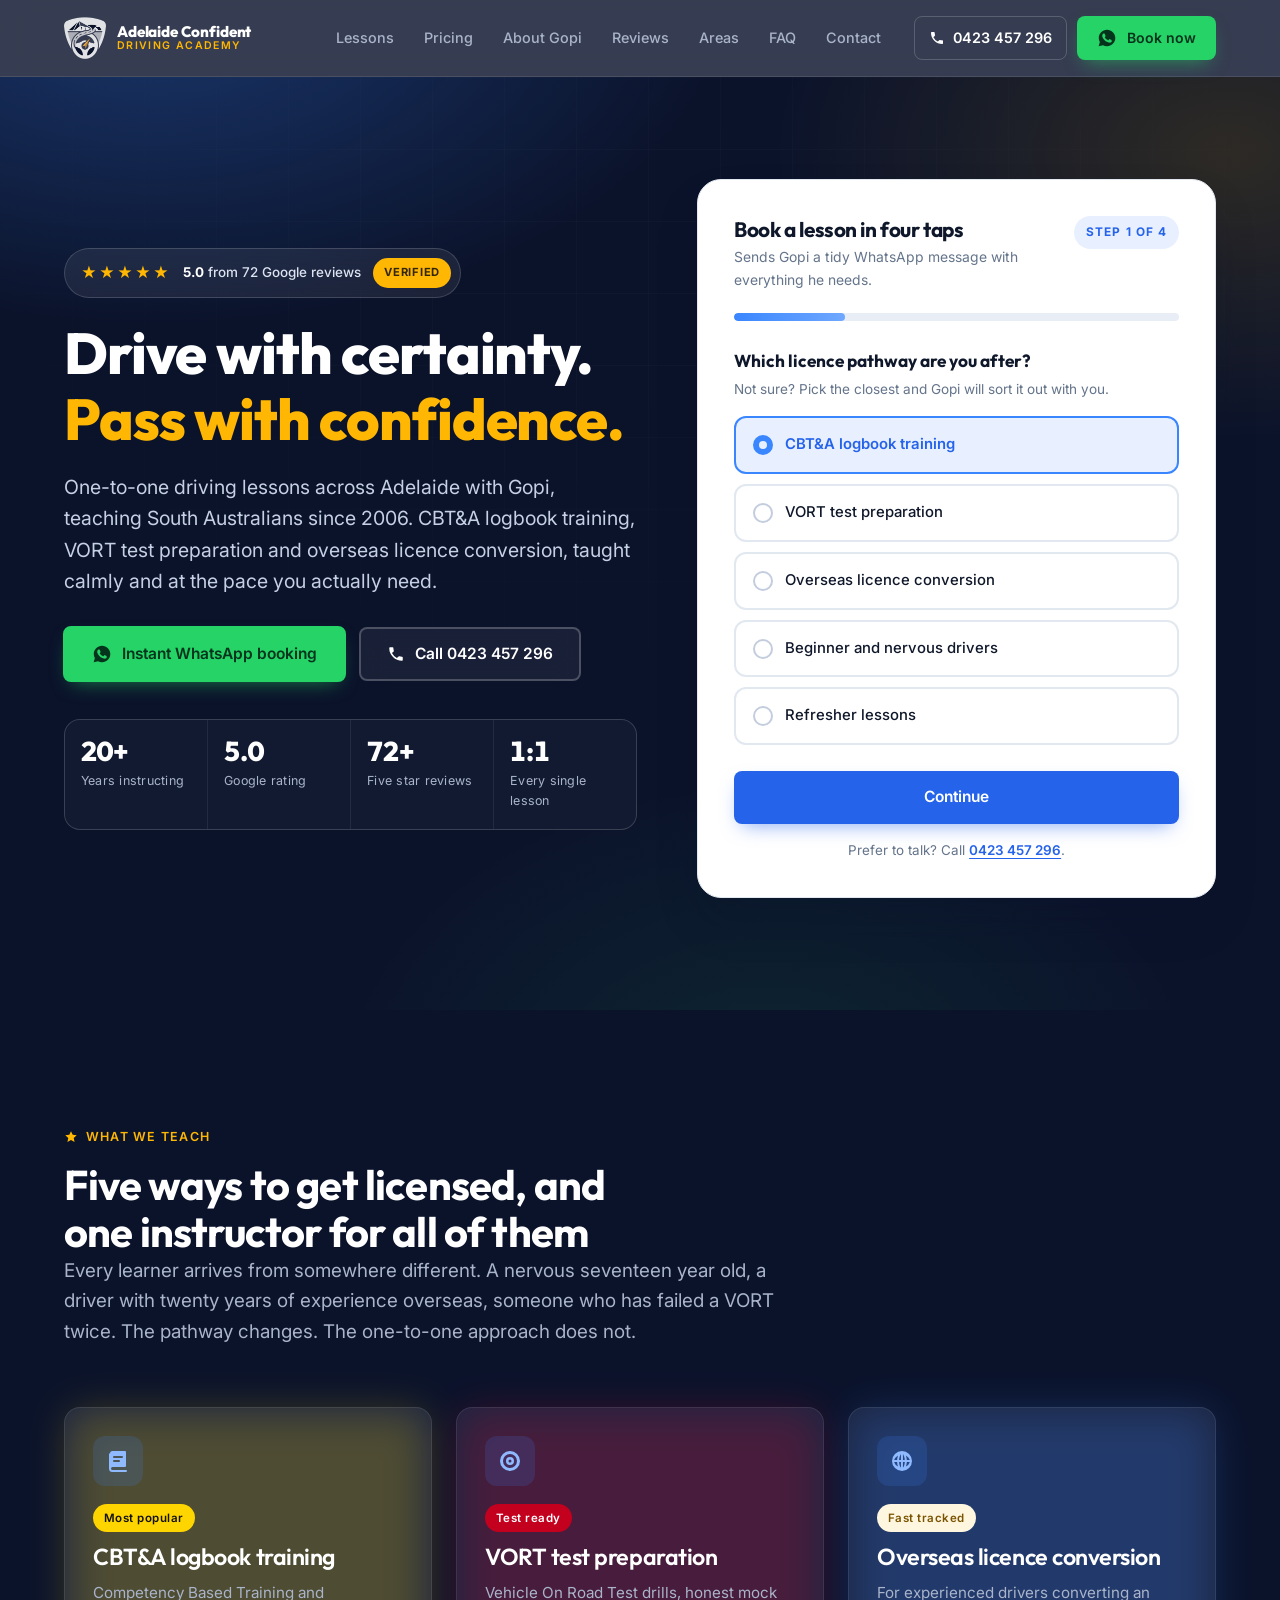
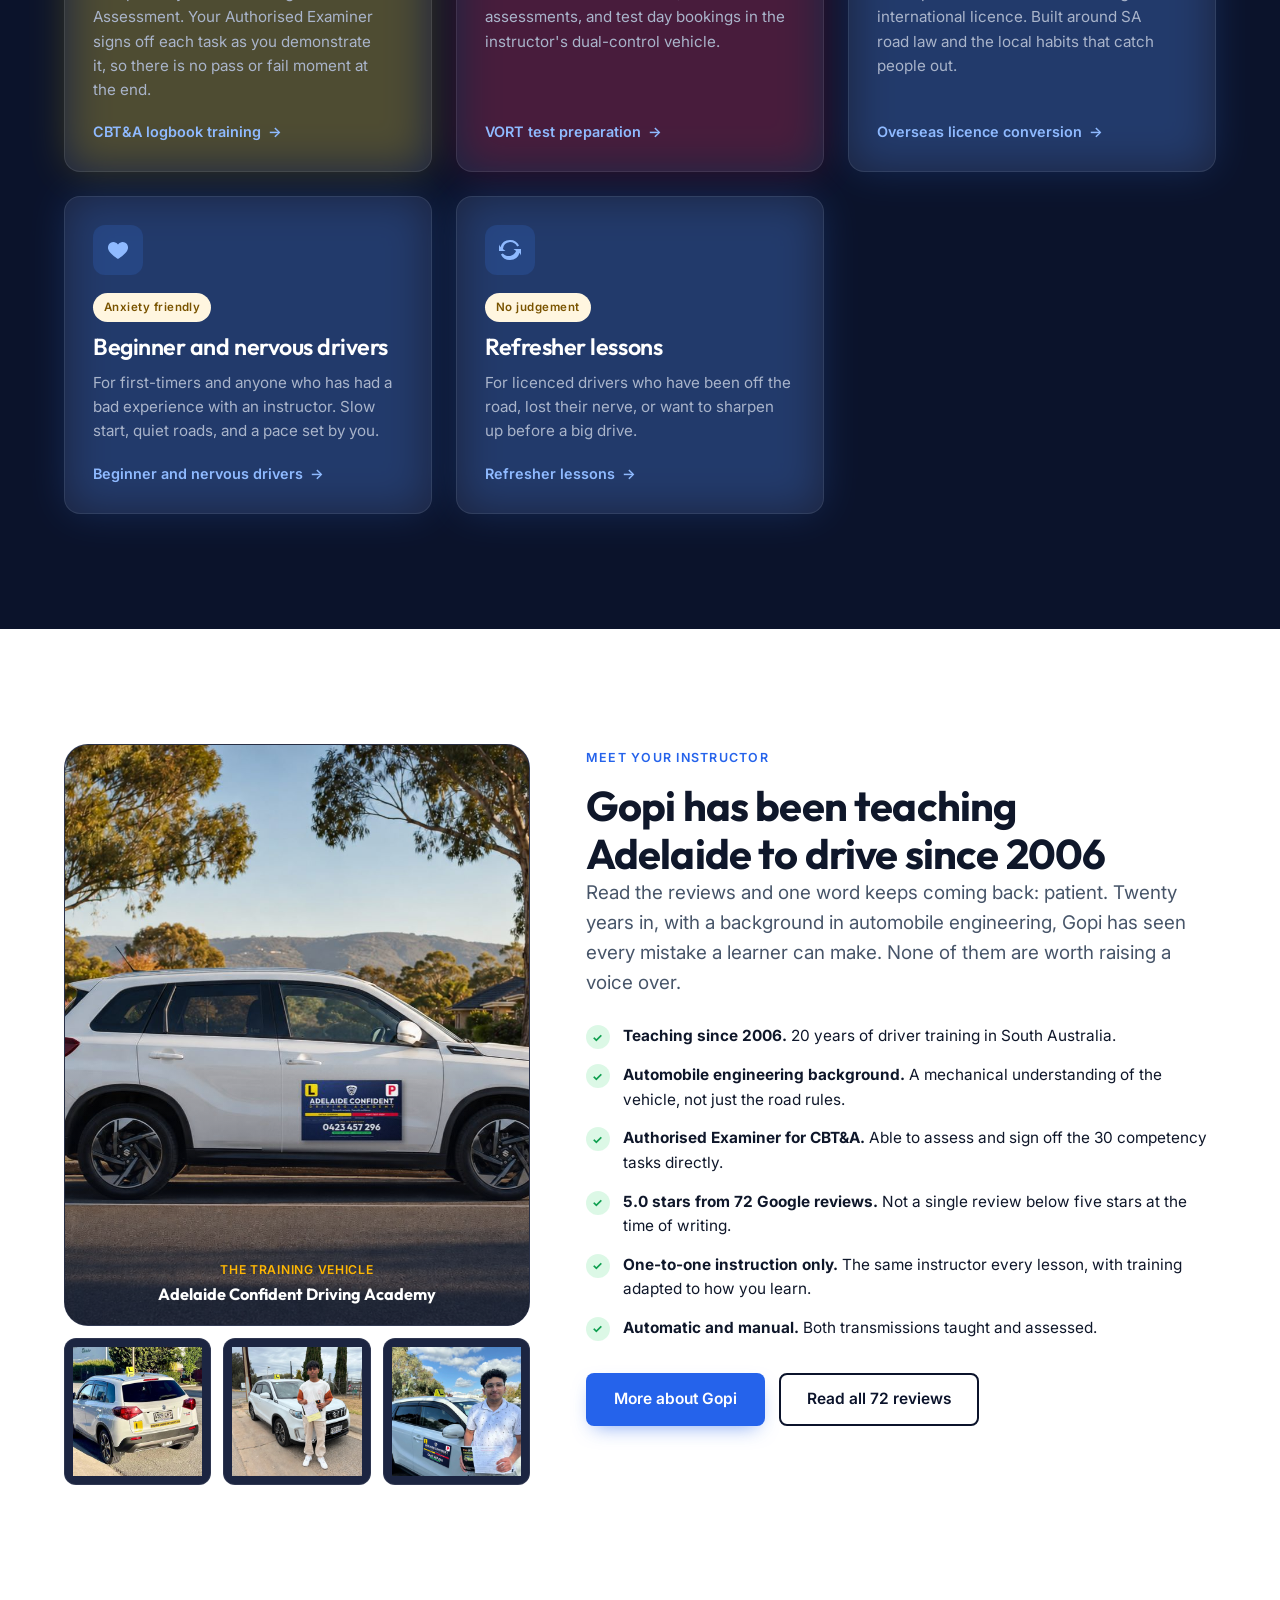
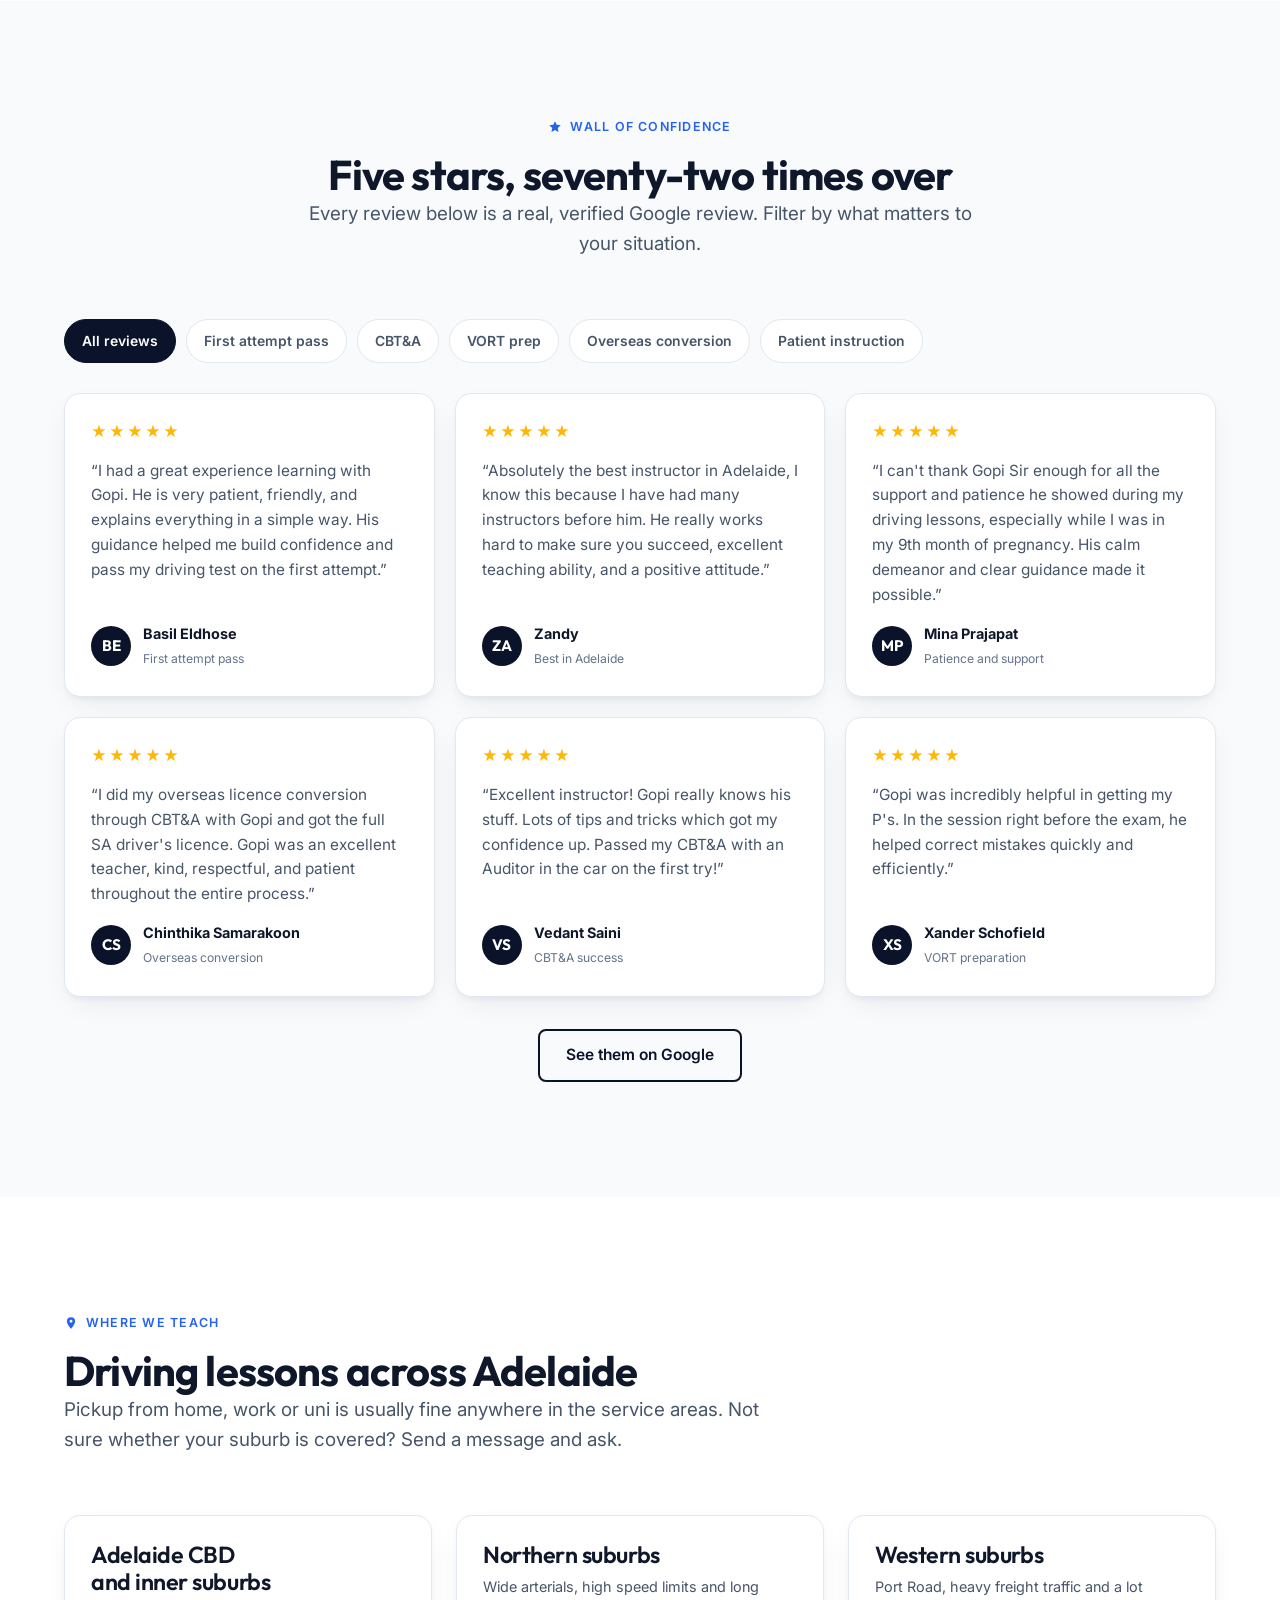
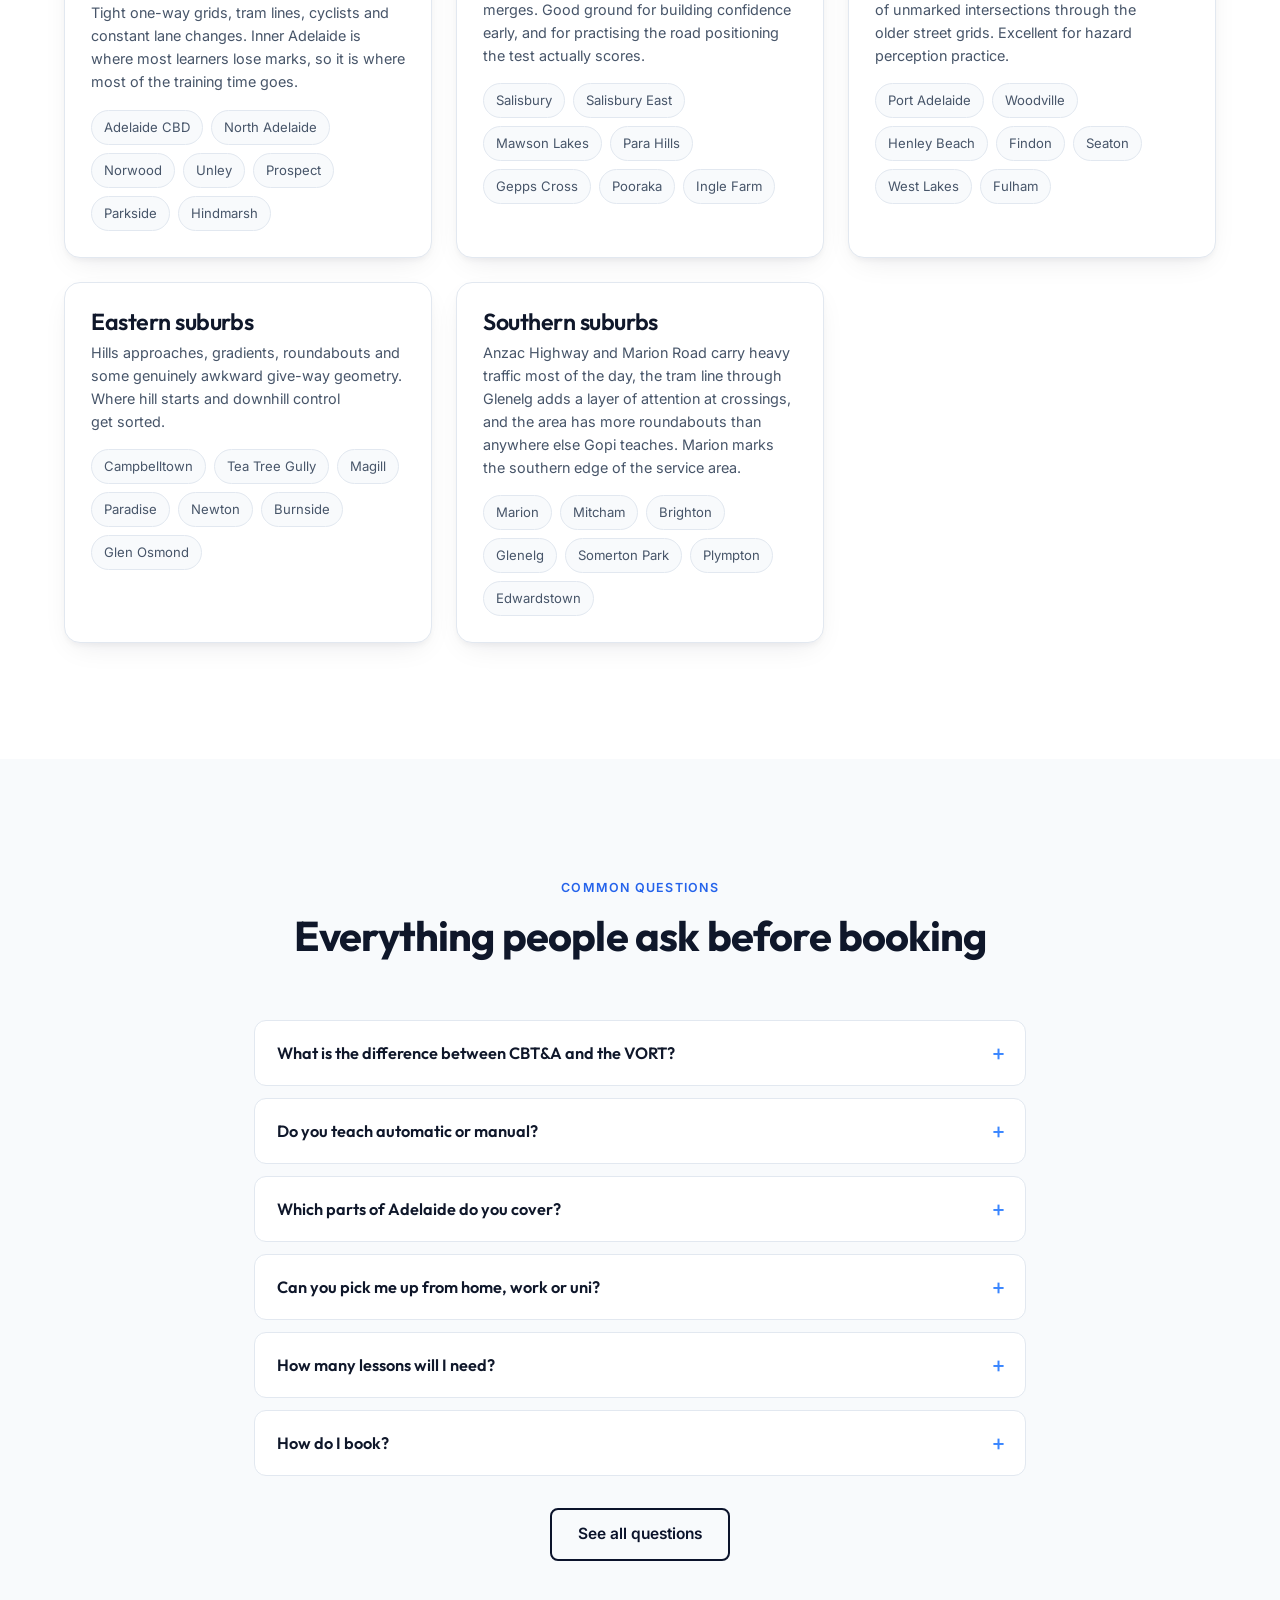
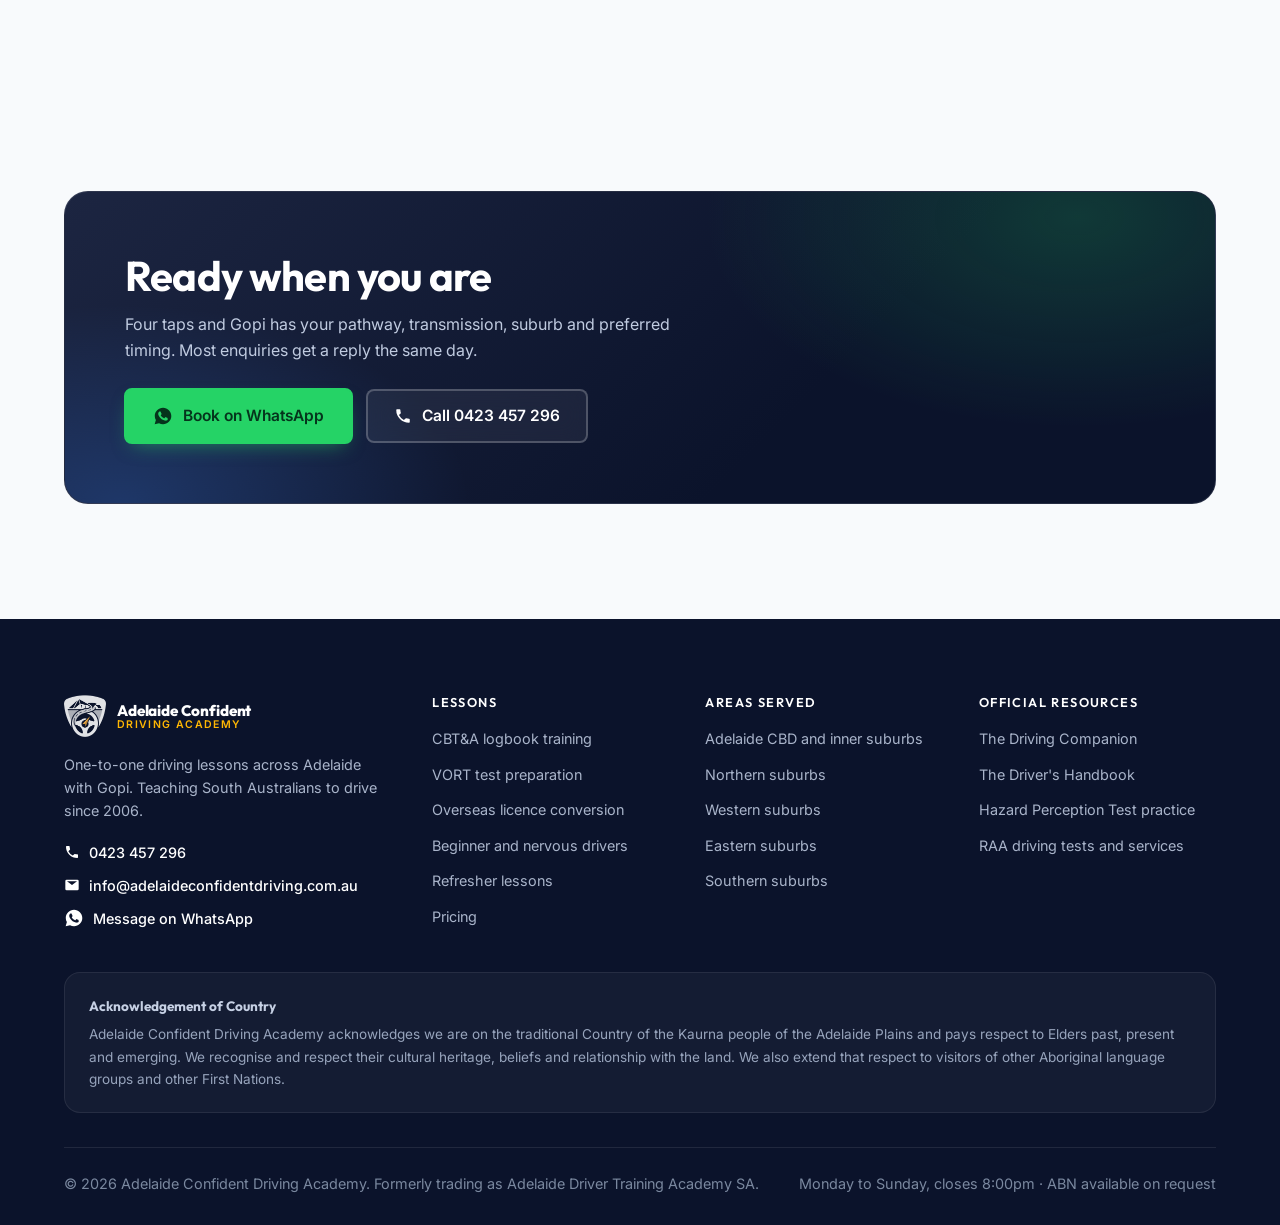
==== commit 122f5ed5: "Add real client and vehicle photos to the instructor photo section Fills the four photo slots in con" ====
--- a/index.html
+++ b/index.html
@@ -209,13 +209,13 @@
     <div class="instructor">
       <div>
   <div class="photo-frame">
-    <p class="ph-note"><b>Photo of Gopi goes here</b>Drop a portrait at <code>/assets/img/team/gopi-portrait.jpg</code> and rebuild. Portrait crop, roughly 800 x 1000.</p>
+    <img src="/assets/img/team/gopi-portrait.jpg" alt="The Adelaide Confident Driving Academy training vehicle, a liveried Suzuki Vitara" width="800" height="1000" loading="lazy">
     <div class="photo-caption">
-      <span>Lead instructor</span>
-      <b>Gopi</b>
-    </div>
-  </div>
-  <div class="photo-strip"><div>gopi-car-1.jpg</div><div>gopi-lesson-1.jpg</div><div>gopi-student-pass.jpg</div></div>
+      <span>The training vehicle</span>
+      <b>Adelaide Confident Driving Academy</b>
+    </div>
+  </div>
+  <div class="photo-strip"><div><img src="/assets/img/team/gopi-car-1.jpg" alt="The Adelaide Confident Driving Academy training vehicle with L plates, parked on an Adelaide street" width="400" height="400" loading="lazy"></div><div><img src="/assets/img/team/gopi-lesson-1.jpg" alt="A student with the Adelaide Confident Driving Academy training vehicle after passing his CBT&amp;A assessment" width="400" height="400" loading="lazy"></div><div><img src="/assets/img/team/gopi-student-pass.jpg" alt="A student celebrating a first attempt pass, holding his Certificate of Competency" width="400" height="400" loading="lazy"></div></div>
 </div>
       <div>
         <p class="eyebrow">Meet your instructor</p>
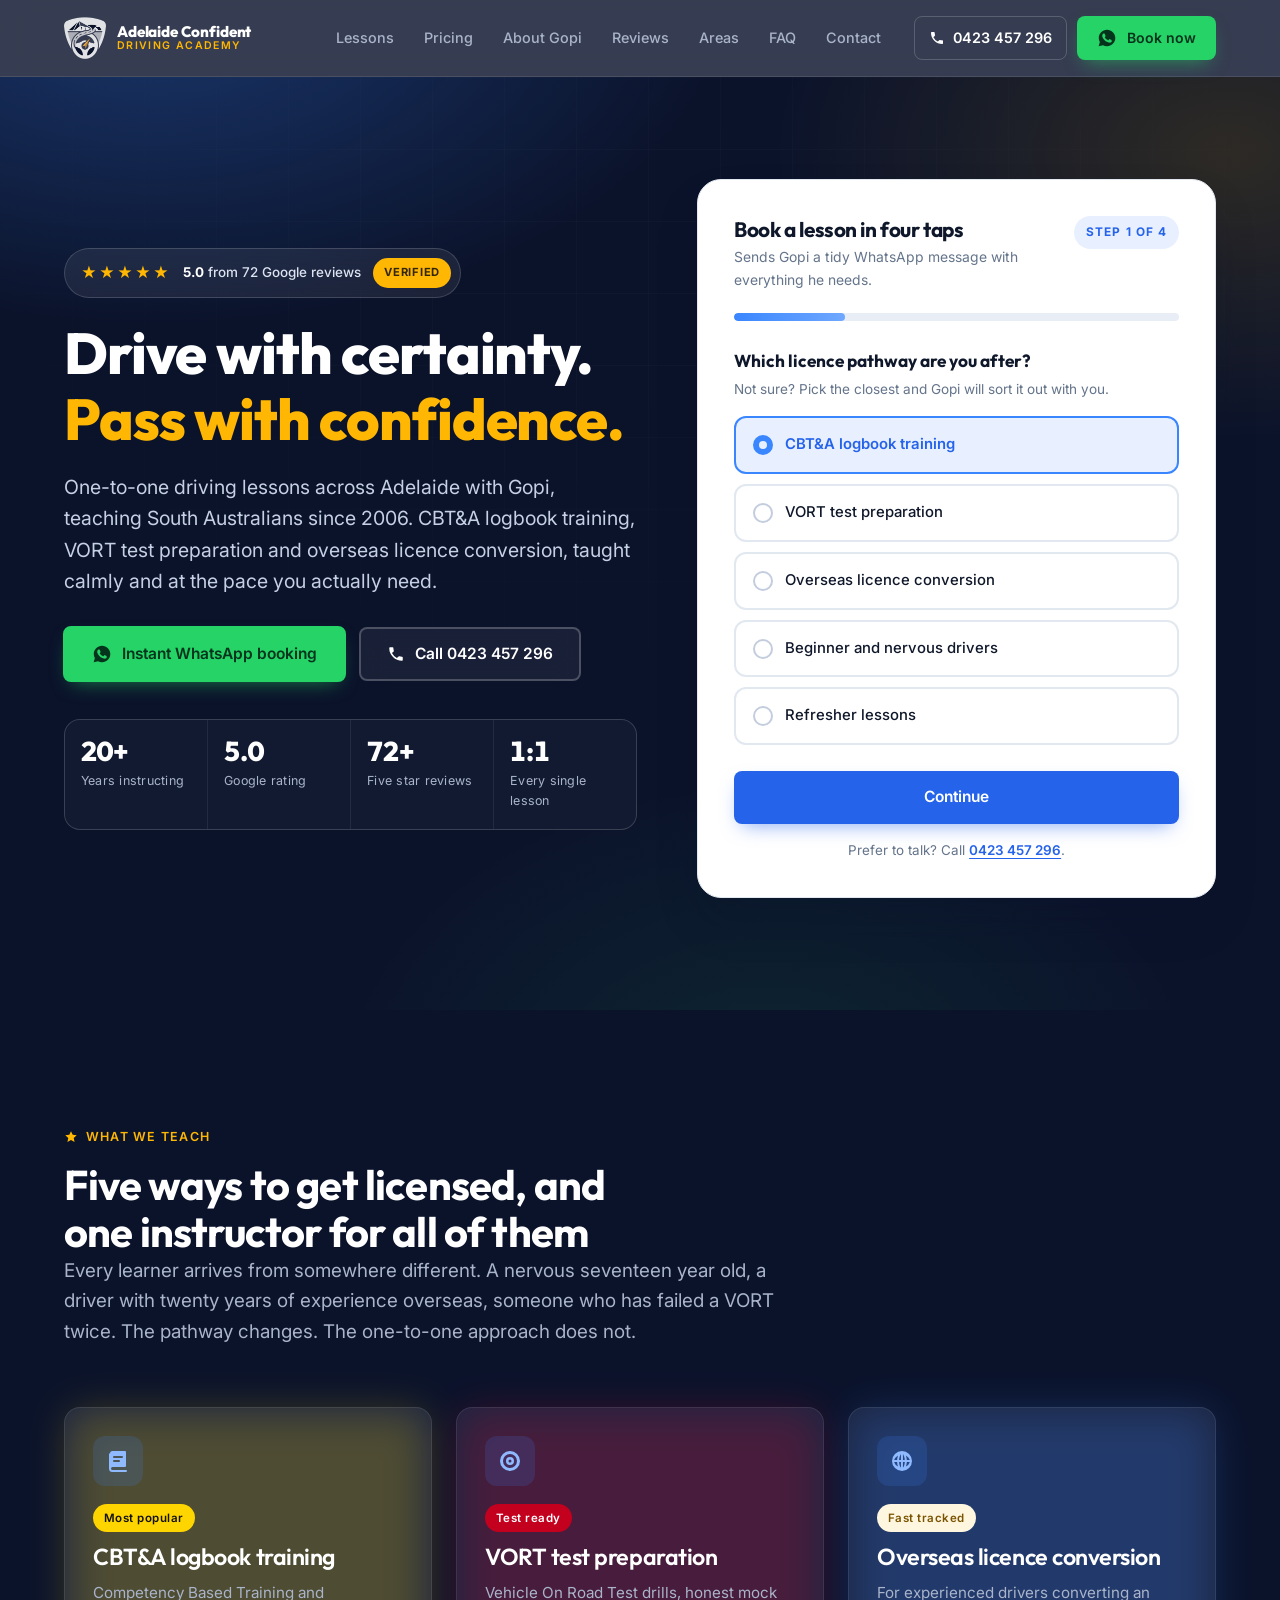
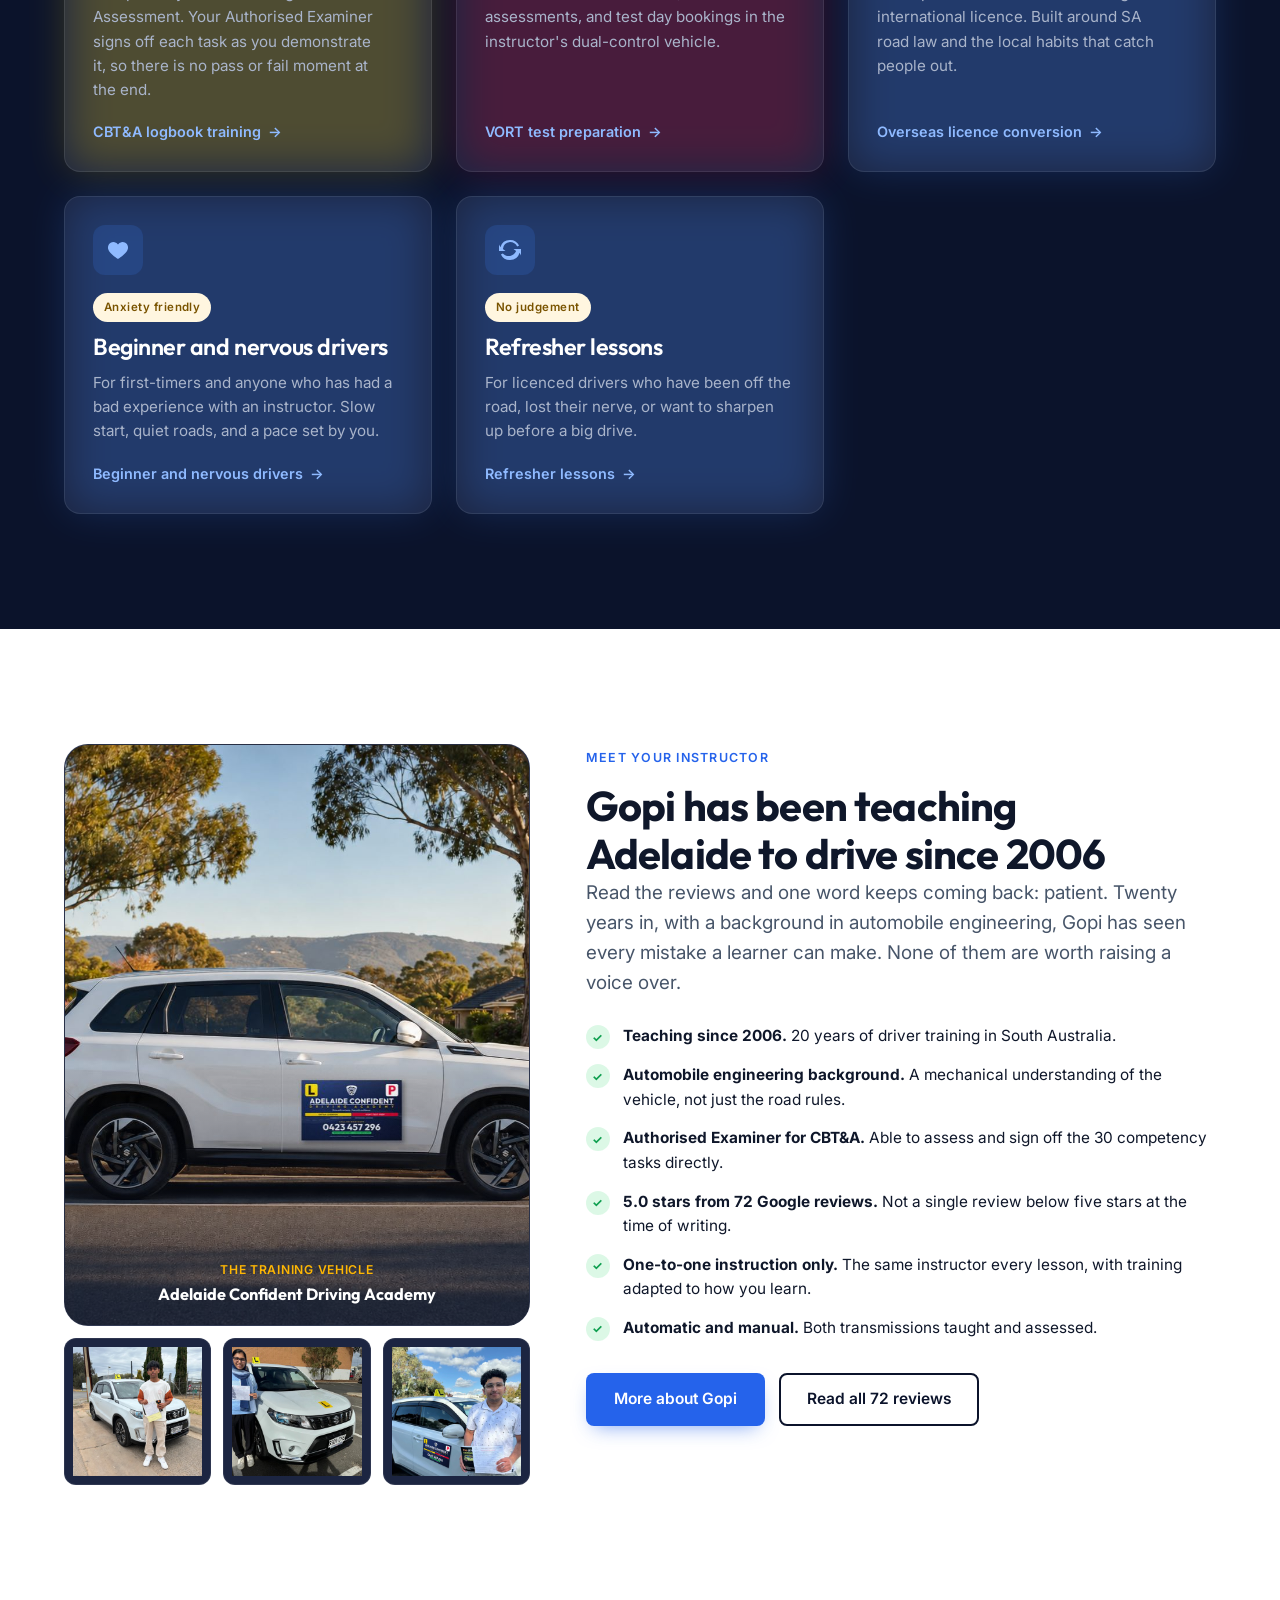
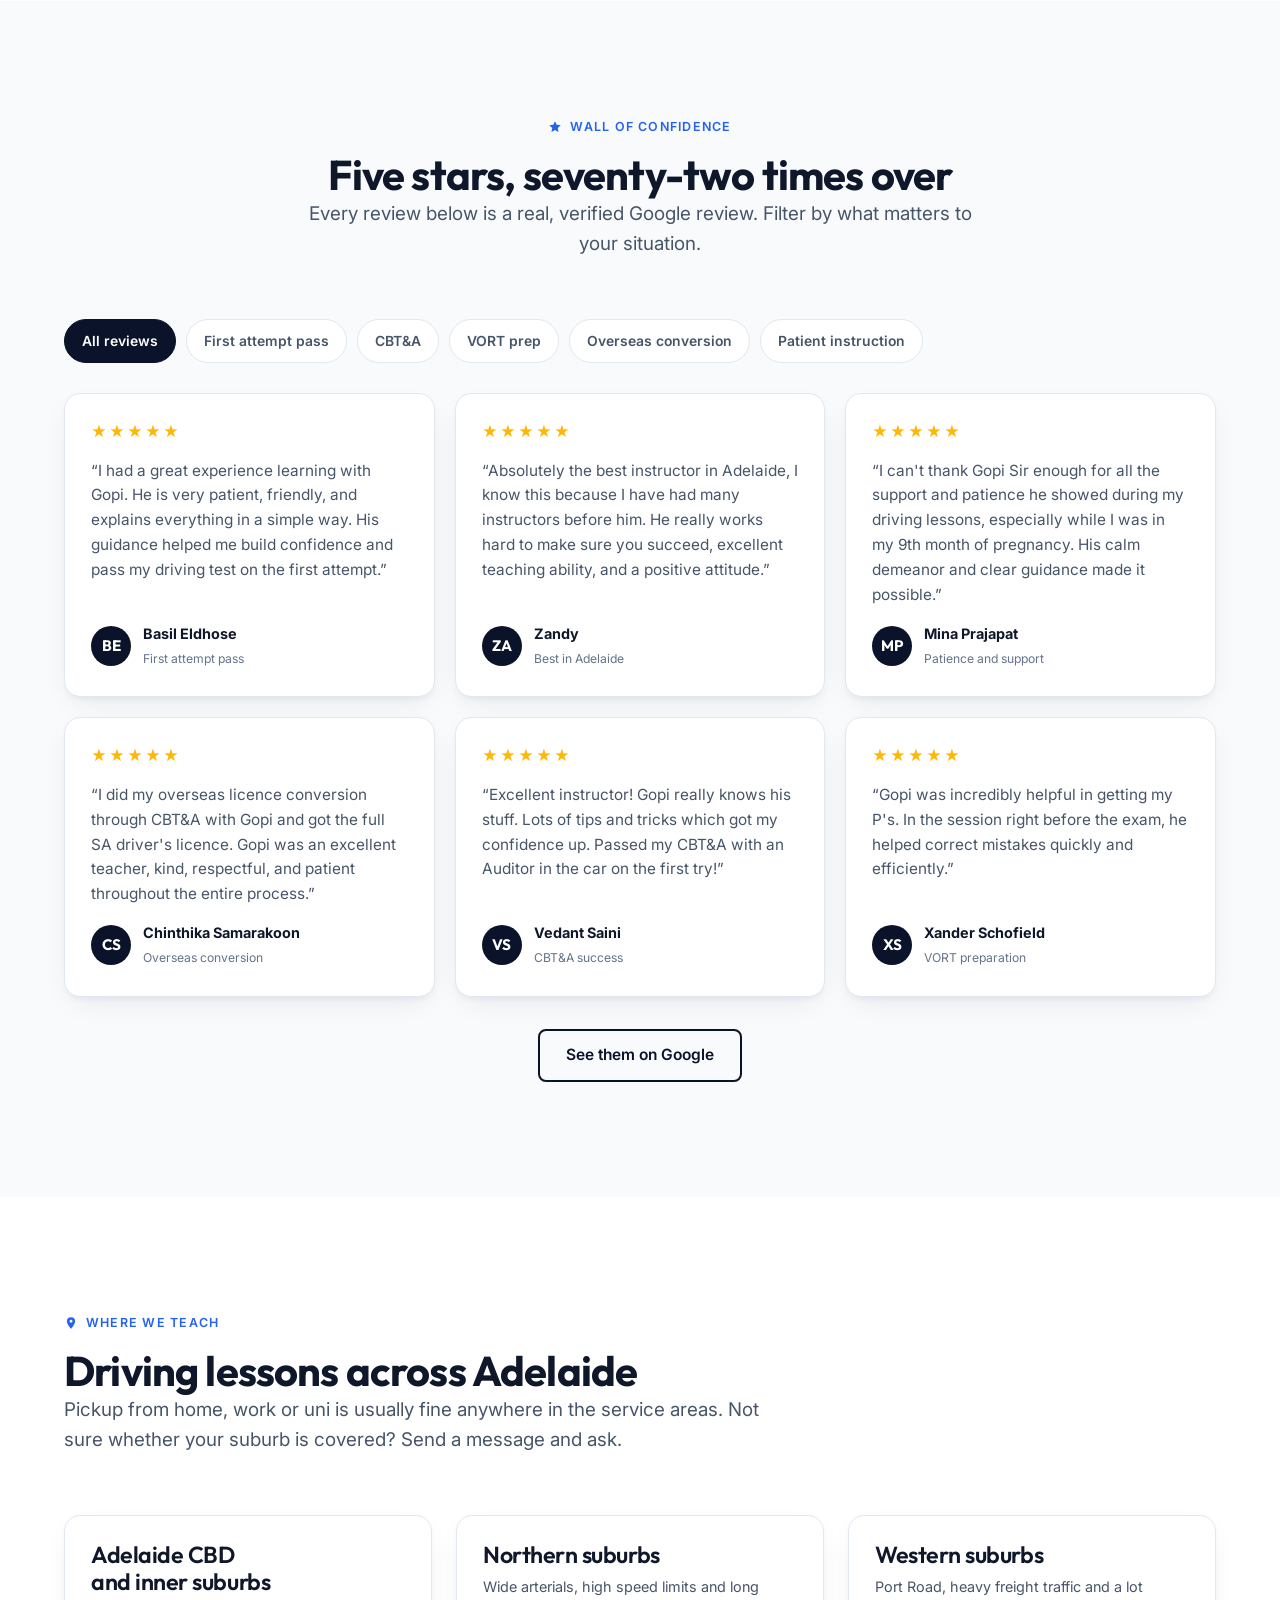
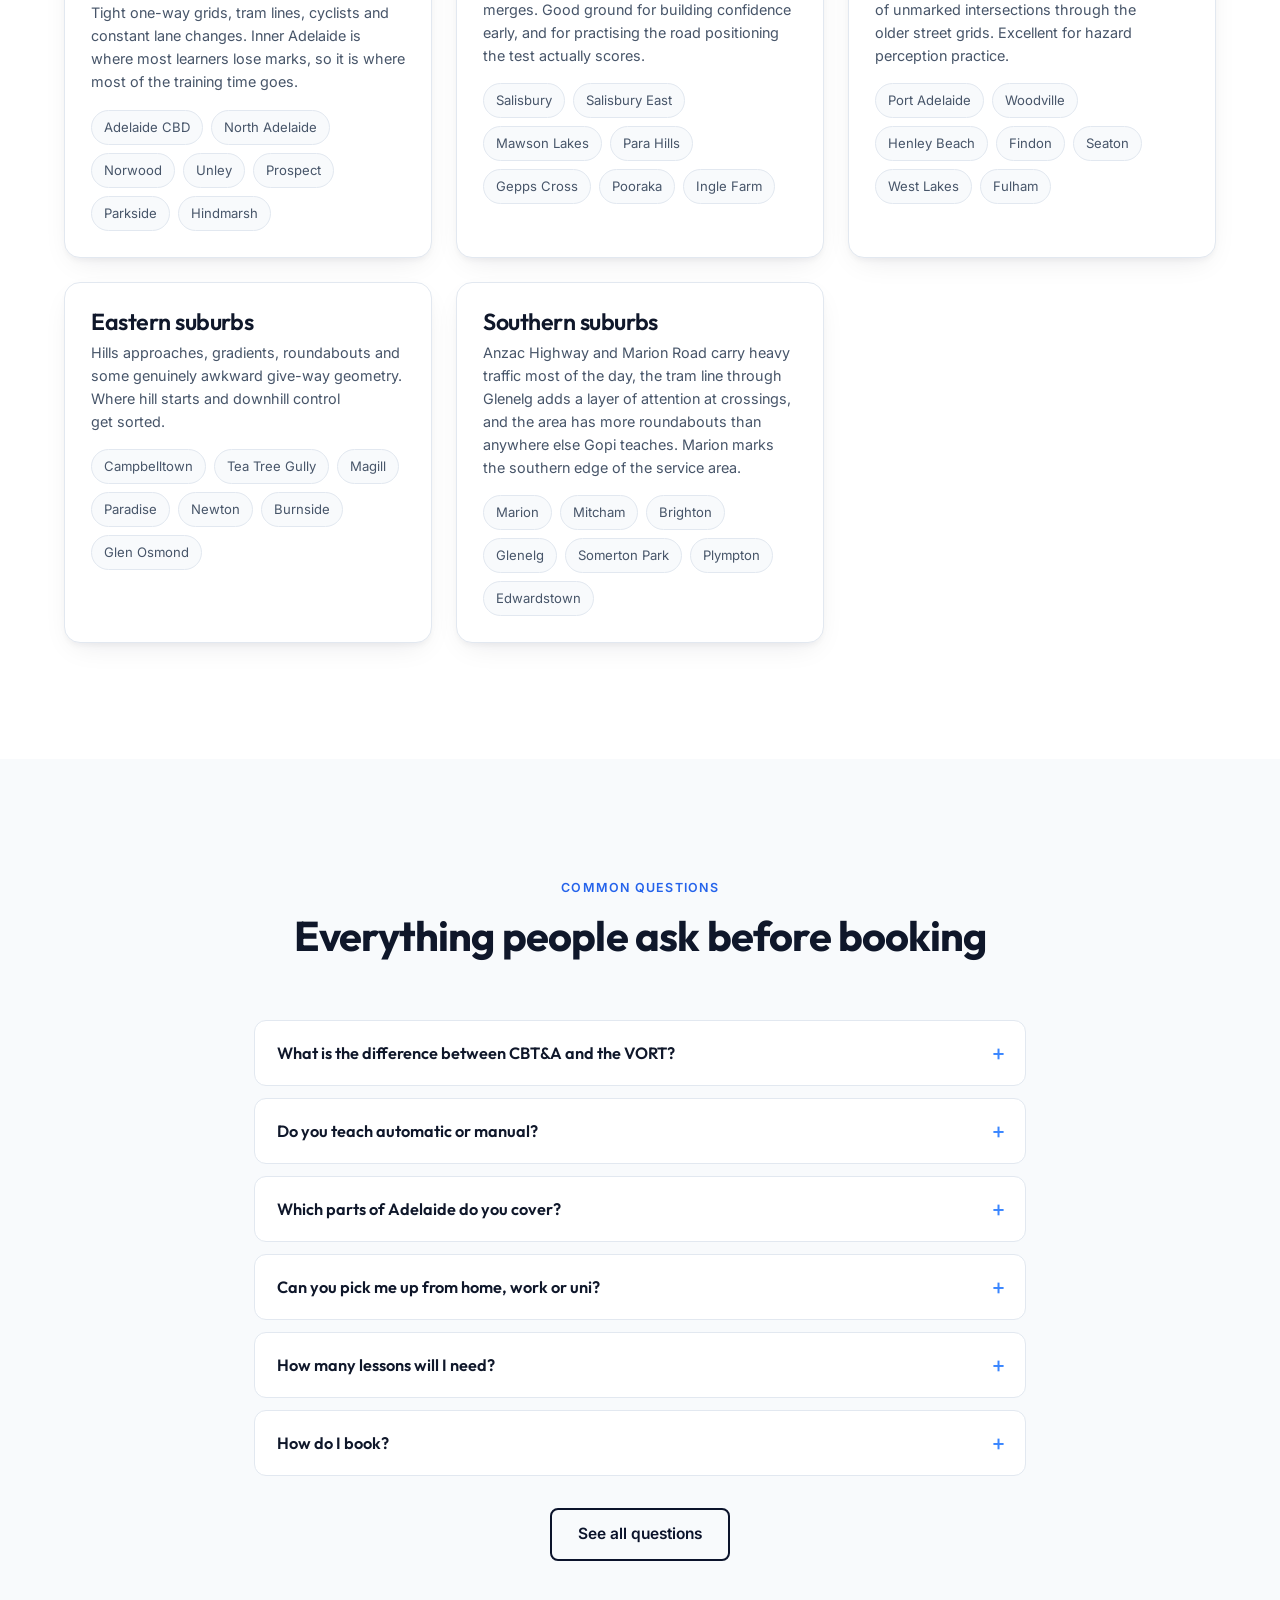
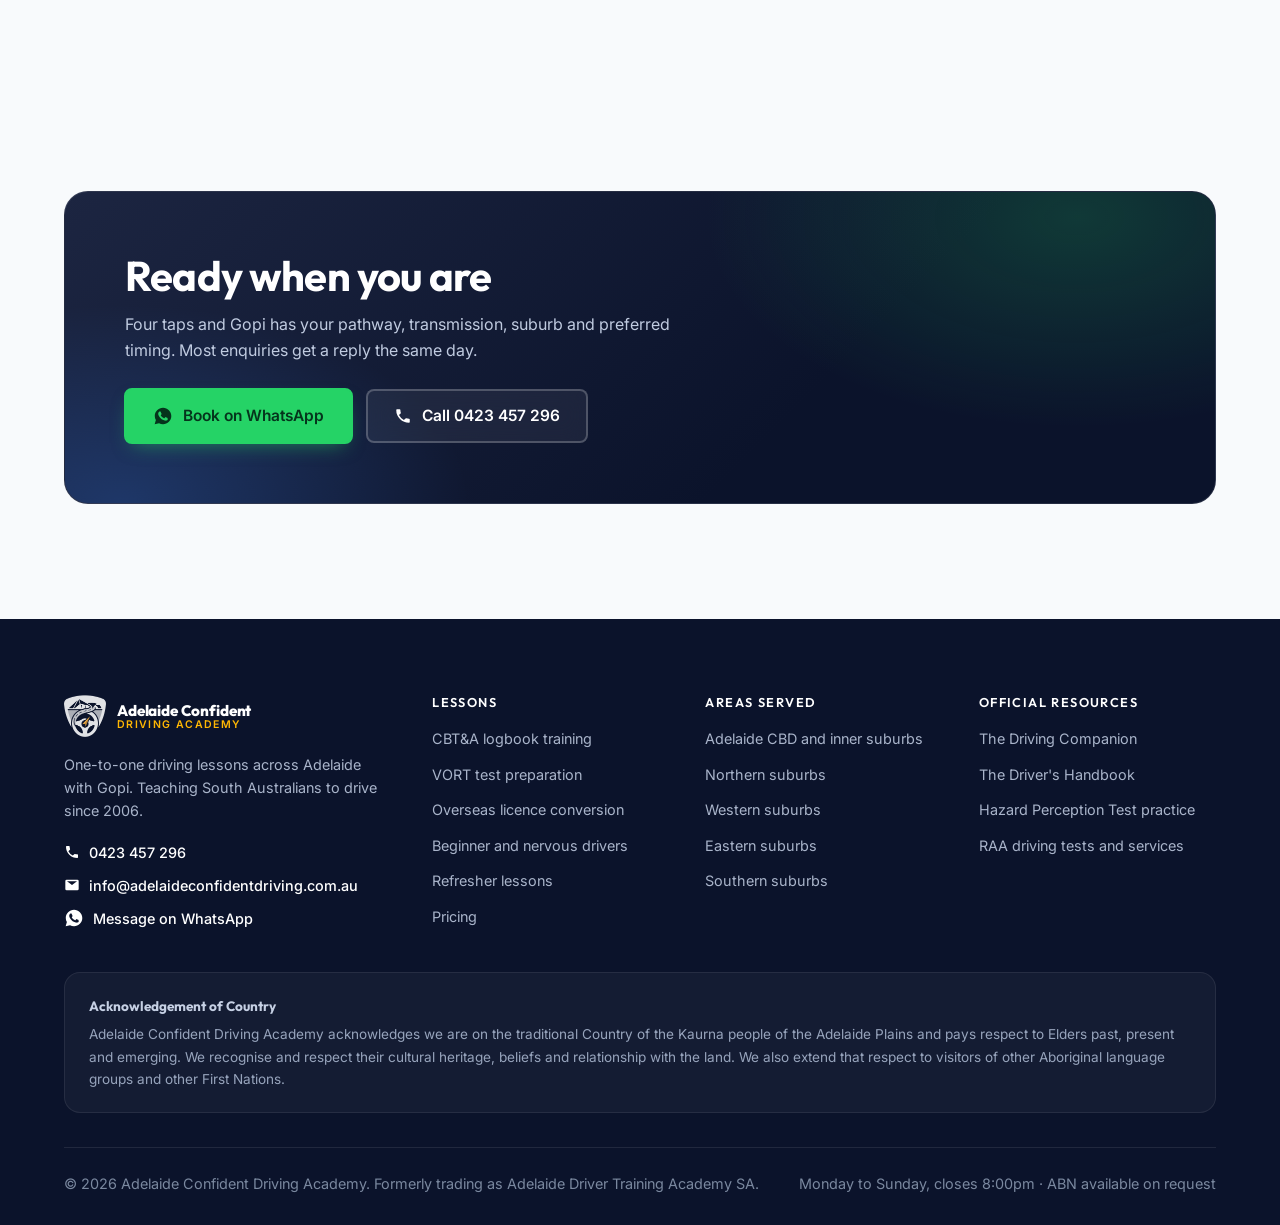
==== commit 90b63912: "Rearrange instructor photo strip: woman in the middle, flanked by both men Swaps the rear 3/4 car sh" ====
--- a/index.html
+++ b/index.html
@@ -215,7 +215,7 @@
       <b>Adelaide Confident Driving Academy</b>
     </div>
   </div>
-  <div class="photo-strip"><div><img src="/assets/img/team/gopi-car-1.jpg" alt="The Adelaide Confident Driving Academy training vehicle with L plates, parked on an Adelaide street" width="400" height="400" loading="lazy"></div><div><img src="/assets/img/team/gopi-lesson-1.jpg" alt="A student with the Adelaide Confident Driving Academy training vehicle after passing his CBT&amp;A assessment" width="400" height="400" loading="lazy"></div><div><img src="/assets/img/team/gopi-student-pass.jpg" alt="A student celebrating a first attempt pass, holding his Certificate of Competency" width="400" height="400" loading="lazy"></div></div>
+  <div class="photo-strip"><div><img src="/assets/img/team/gopi-lesson-1.jpg" alt="A student with the Adelaide Confident Driving Academy training vehicle after passing his CBT&amp;A assessment" width="400" height="400" loading="lazy"></div><div><img src="/assets/img/team/gopi-student-pass-woman.jpg" alt="A student celebrating a first attempt pass, holding her Certificate of Competency" width="400" height="400" loading="lazy"></div><div><img src="/assets/img/team/gopi-student-pass.jpg" alt="A student celebrating a first attempt pass, holding his Certificate of Competency" width="400" height="400" loading="lazy"></div></div>
 </div>
       <div>
         <p class="eyebrow">Meet your instructor</p>
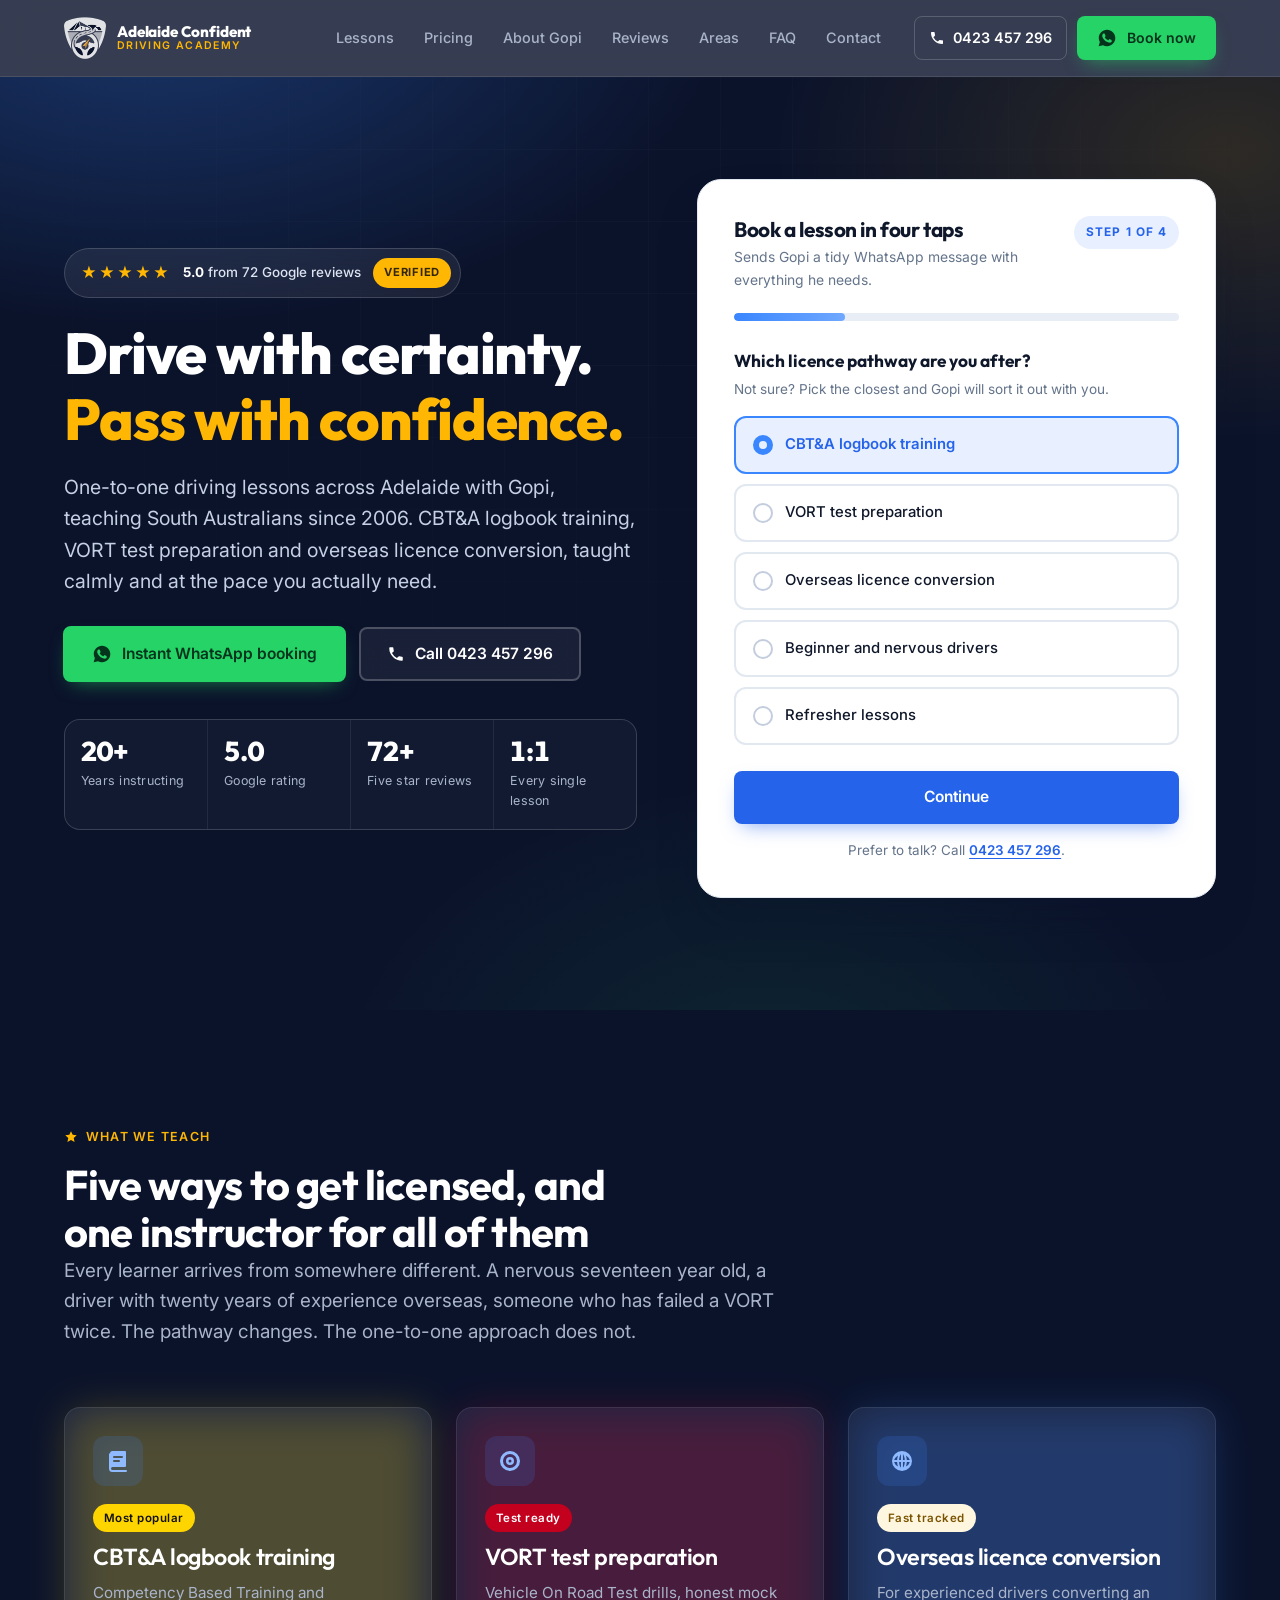
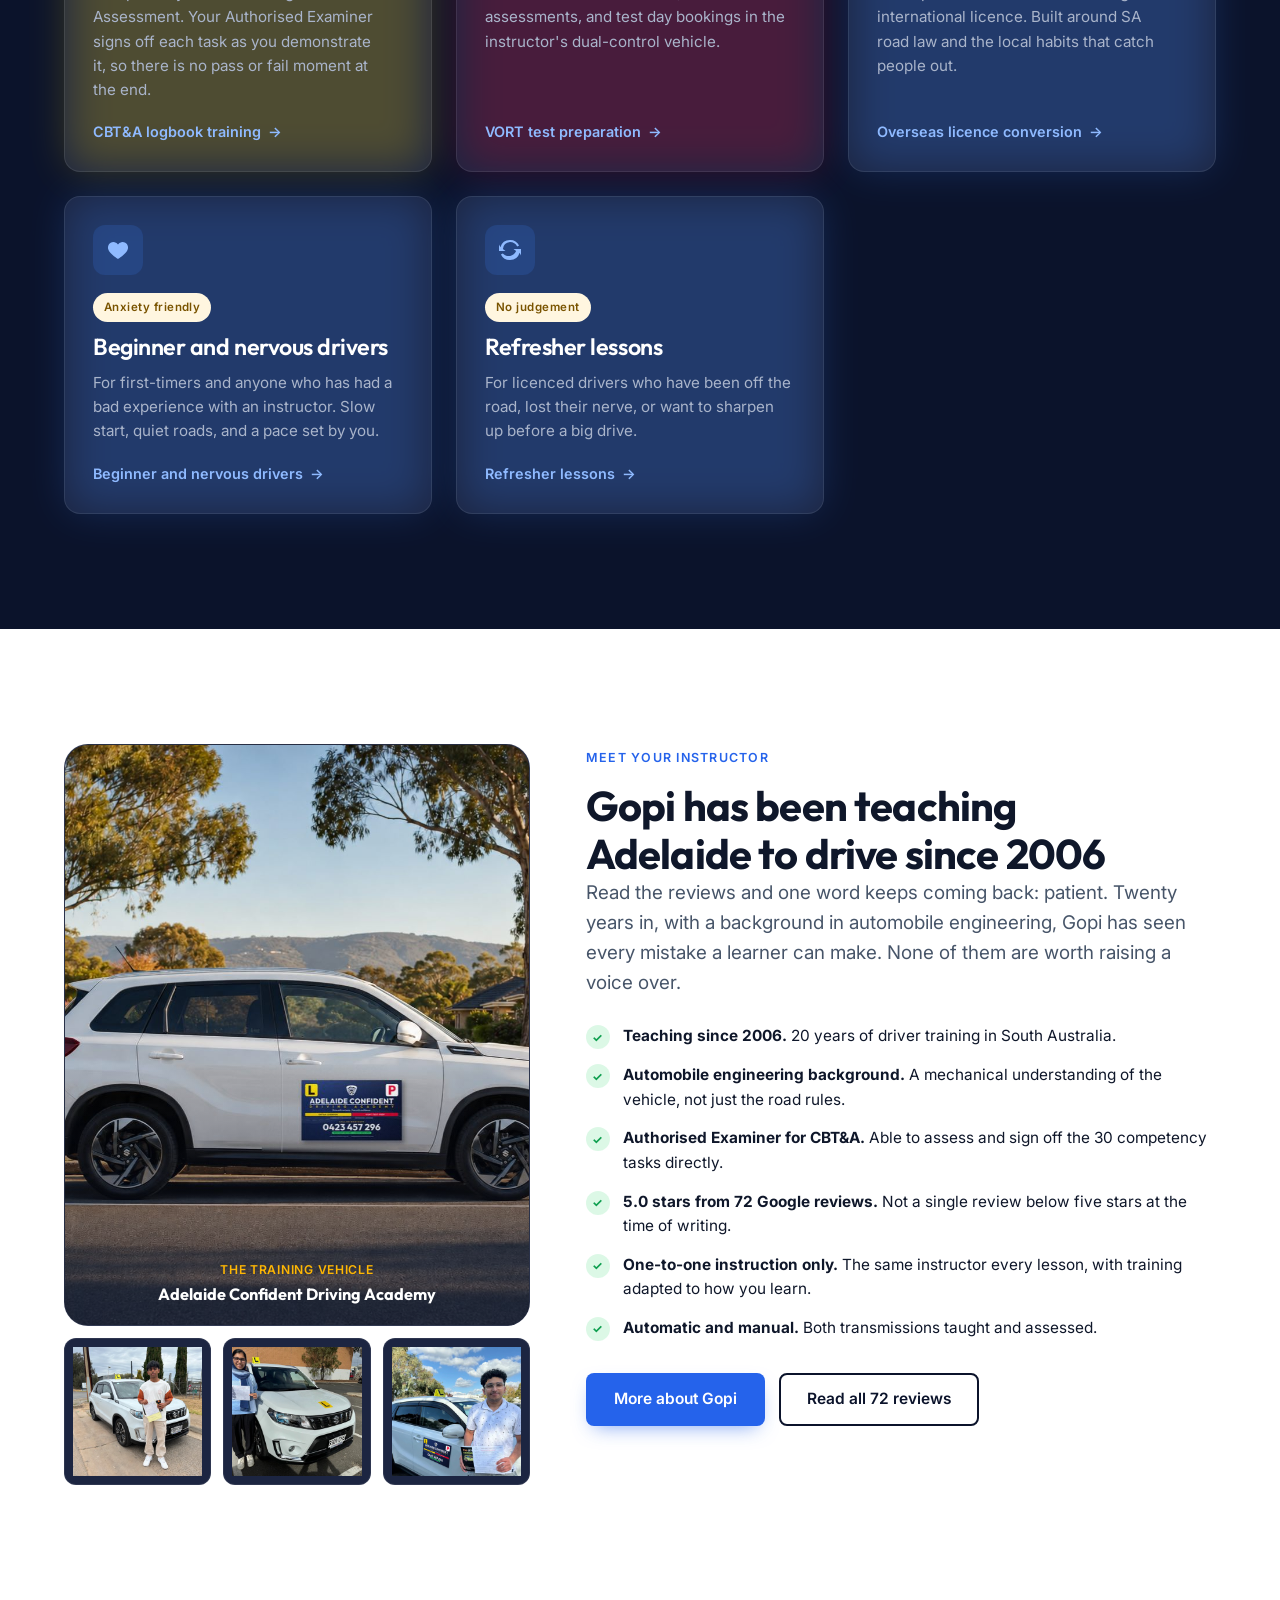
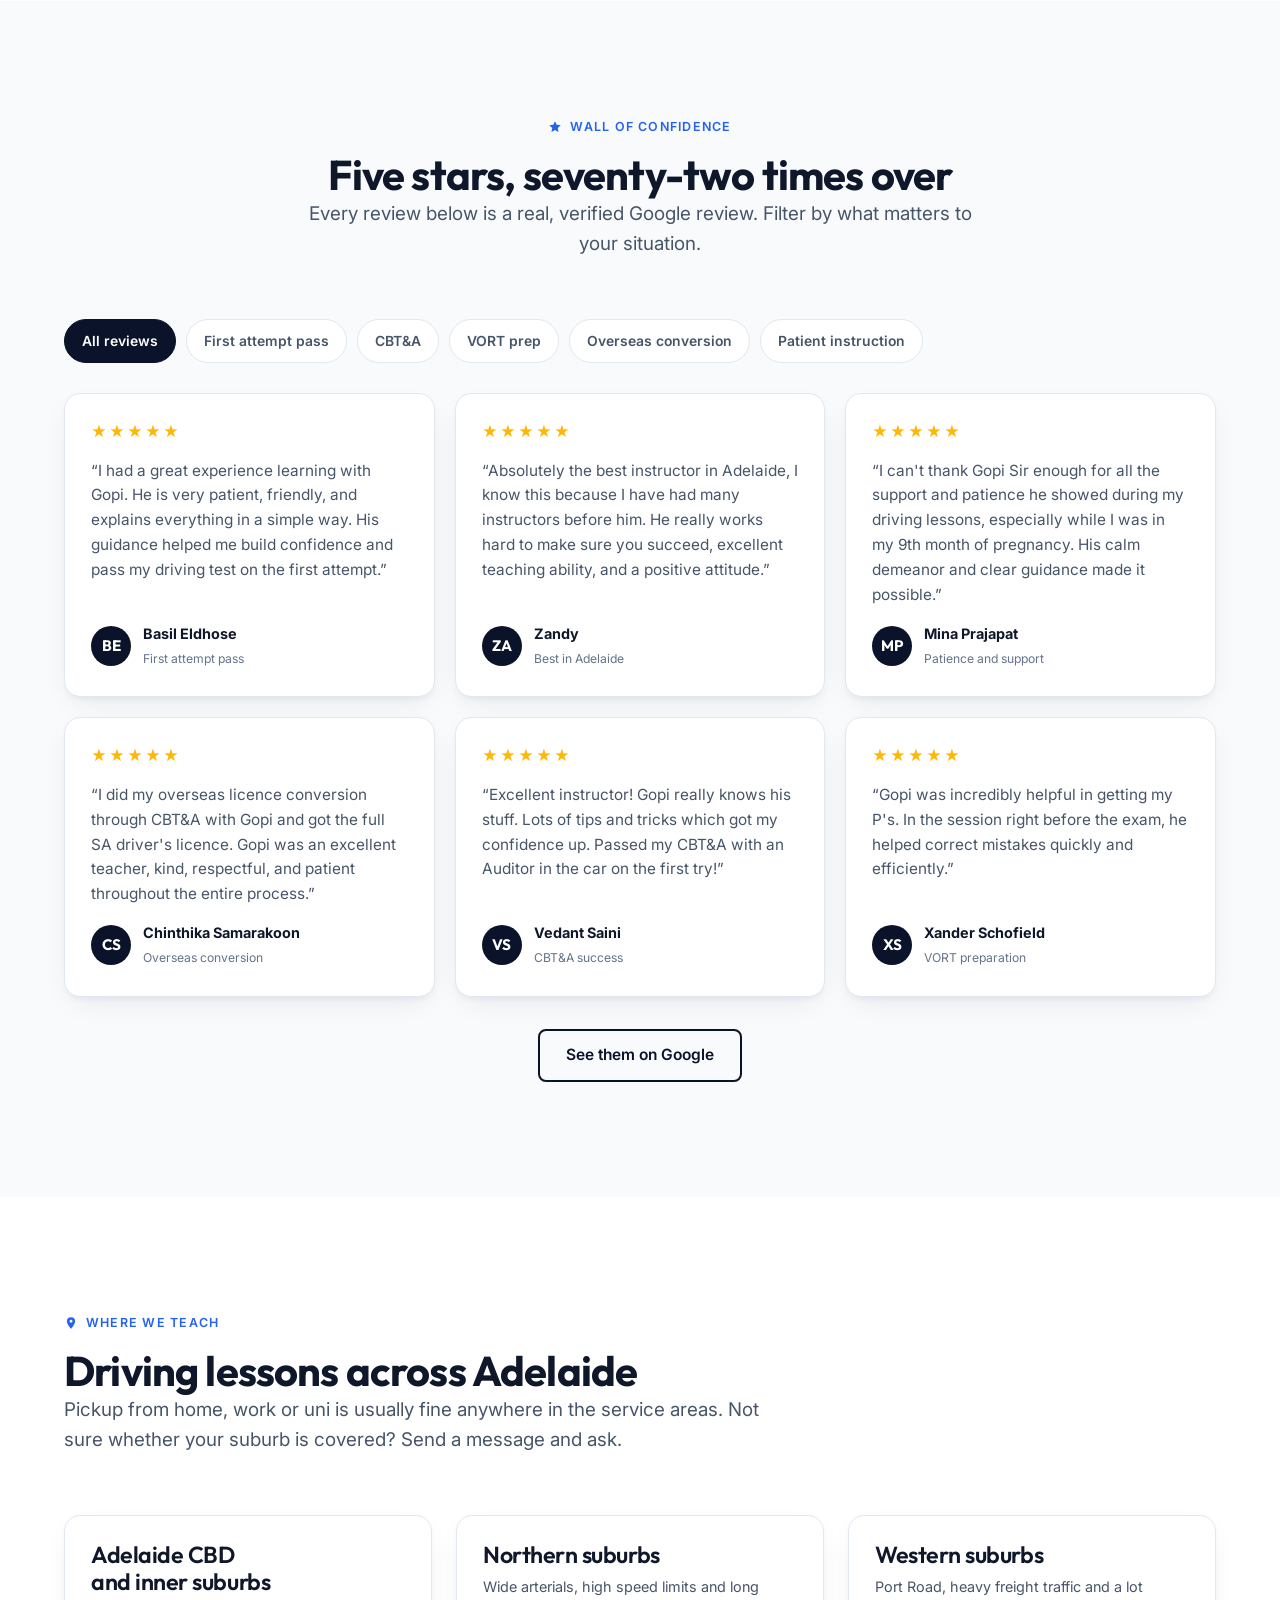
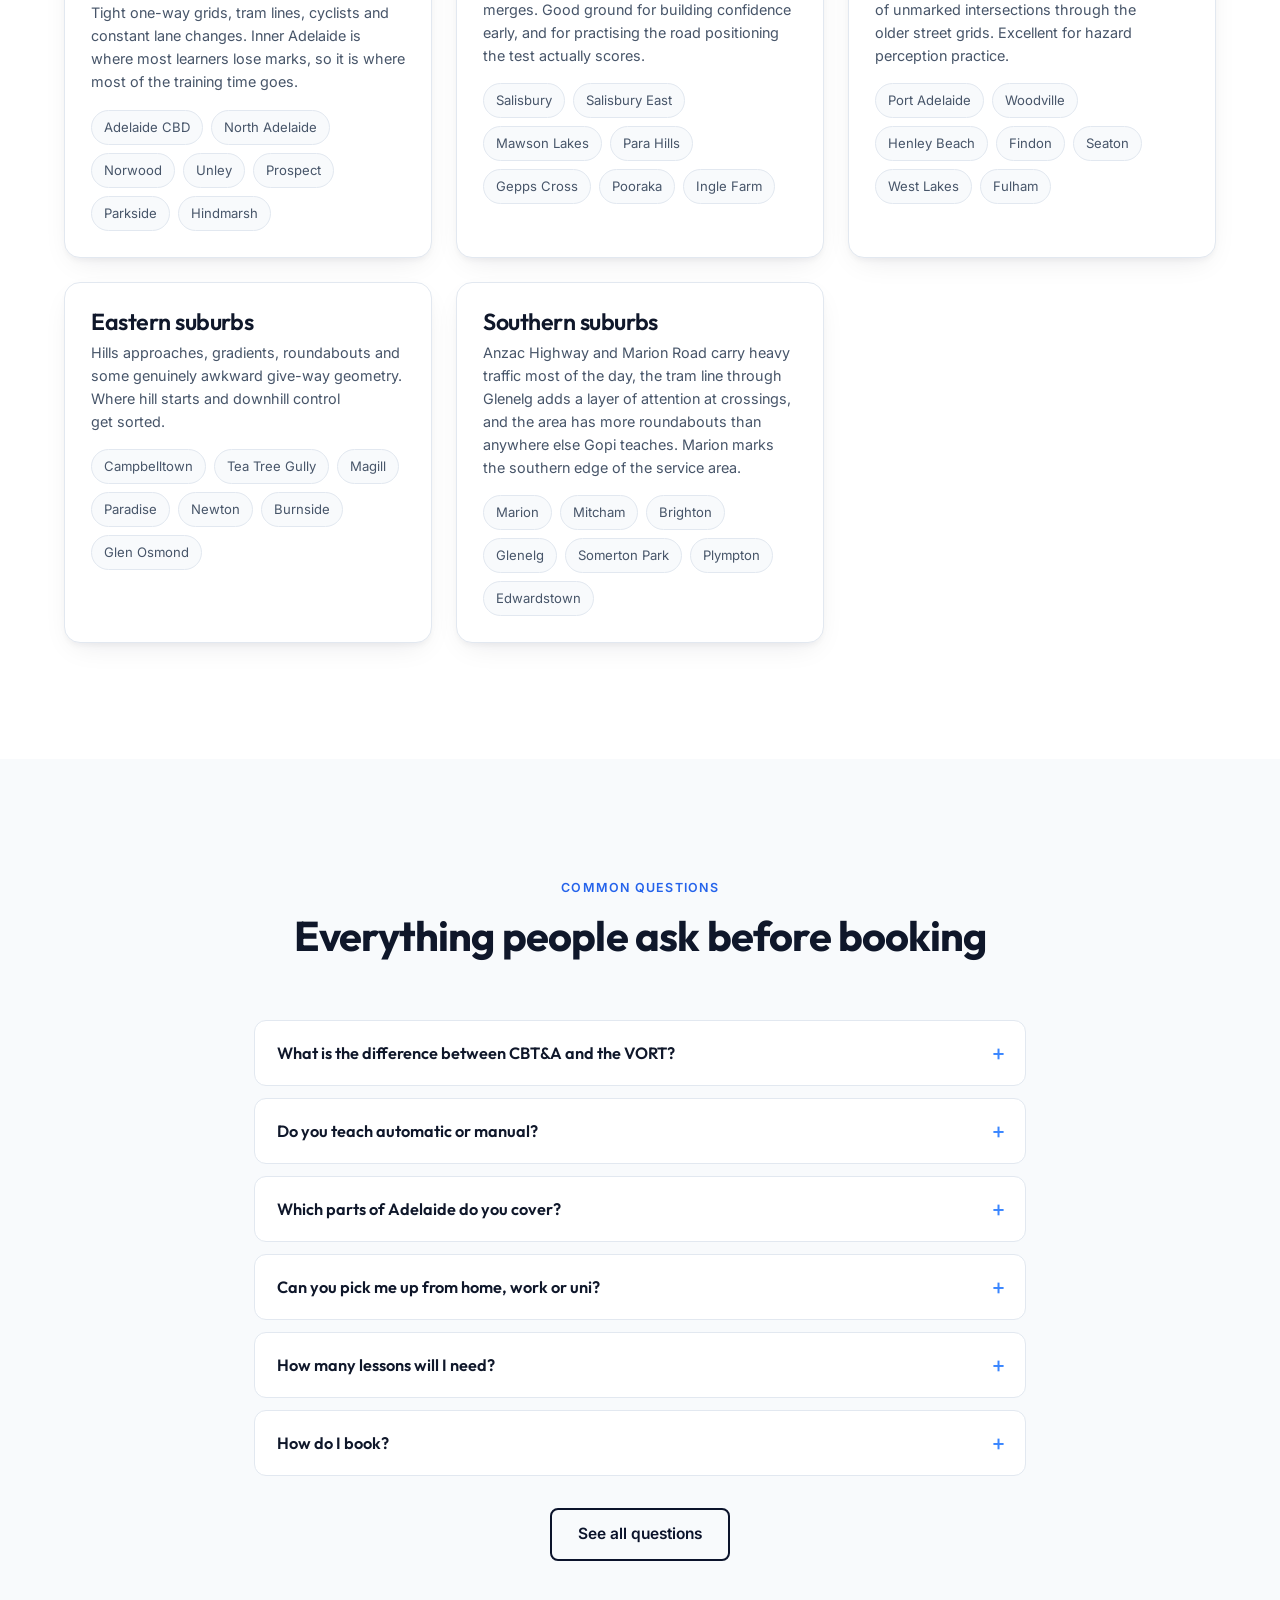
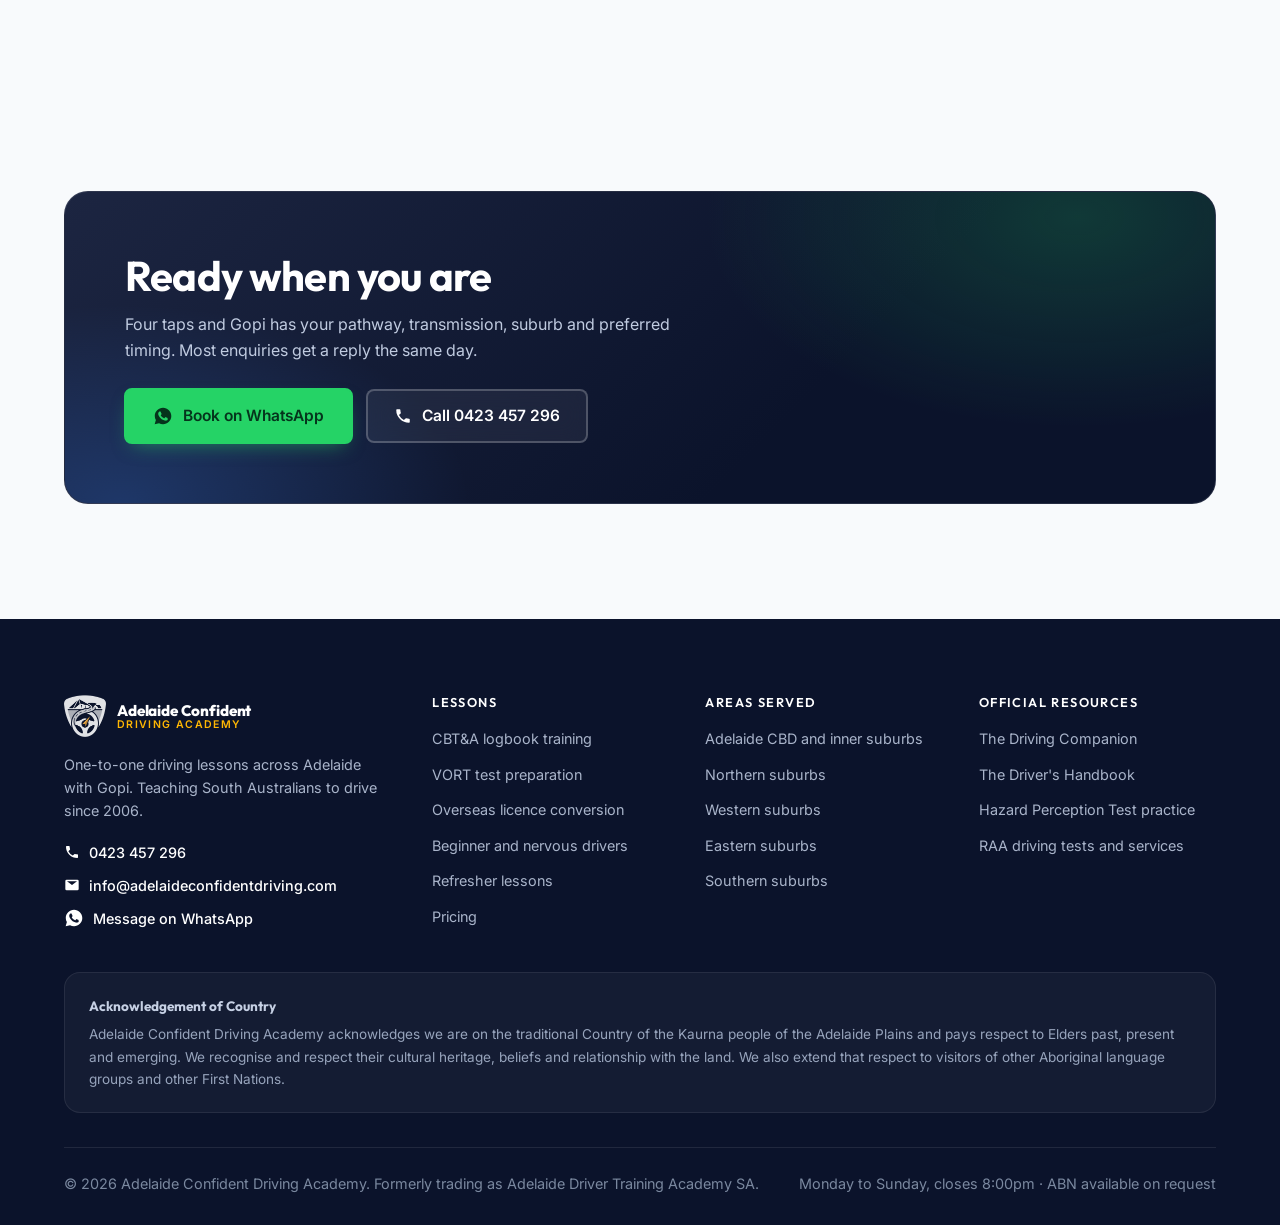
==== commit 5efb821e: "Fix domain mismatch: switch SITE_URL and EMAIL from .com.au to the live .com domain Google Search Co" ====
--- a/index.html
+++ b/index.html
@@ -5,7 +5,7 @@
 <meta name="viewport" content="width=device-width, initial-scale=1, viewport-fit=cover">
 <title>Driving Lessons Adelaide | Rated 5.0 by 72 Students</title>
 <meta name="description" content="One-to-one driving lessons across Adelaide with Gopi, instructing since 2006. CBT&amp;A, VORT prep and overseas licence conversion. 5.0 stars, 72 reviews.">
-<link rel="canonical" href="https://adelaideconfidentdriving.com.au/">
+<link rel="canonical" href="https://adelaideconfidentdriving.com/">
 <meta name="robots" content="index, follow, max-image-preview:large, max-snippet:-1, max-video-preview:-1">
 <meta name="theme-color" content="#0B132B">
 <meta name="author" content="Adelaide Confident Driving Academy">
@@ -19,15 +19,15 @@
 <meta property="og:locale" content="en_AU">
 <meta property="og:title" content="Driving Lessons Adelaide | Rated 5.0 by 72 Students">
 <meta property="og:description" content="One-to-one driving lessons across Adelaide with Gopi, instructing since 2006. CBT&amp;A, VORT prep and overseas licence conversion. 5.0 stars, 72 reviews.">
-<meta property="og:url" content="https://adelaideconfidentdriving.com.au/">
-<meta property="og:image" content="https://adelaideconfidentdriving.com.au/assets/img/og-default.png">
+<meta property="og:url" content="https://adelaideconfidentdriving.com/">
+<meta property="og:image" content="https://adelaideconfidentdriving.com/assets/img/og-default.png">
 <meta property="og:image:width" content="1200">
 <meta property="og:image:height" content="630">
 <meta property="og:image:alt" content="Adelaide Confident Driving Academy, five star rated driving school in Adelaide">
 <meta name="twitter:card" content="summary_large_image">
 <meta name="twitter:title" content="Driving Lessons Adelaide | Rated 5.0 by 72 Students">
 <meta name="twitter:description" content="One-to-one driving lessons across Adelaide with Gopi, instructing since 2006. CBT&amp;A, VORT prep and overseas licence conversion. 5.0 stars, 72 reviews.">
-<meta name="twitter:image" content="https://adelaideconfidentdriving.com.au/assets/img/og-default.png">
+<meta name="twitter:image" content="https://adelaideconfidentdriving.com/assets/img/og-default.png">
 
 <link rel="icon" href="/favicon.ico" sizes="any">
 <link rel="icon" href="/assets/img/icon-192.png" type="image/png" sizes="192x192">
@@ -41,7 +41,7 @@
 <link rel="stylesheet" href="https://fonts.googleapis.com/css2?family=Outfit:wght@600;700;800&family=Inter:wght@400;500;600&display=swap">
 <link rel="stylesheet" href="/assets/css/site.css">
 <script src="/assets/js/site.js" defer></script>
-<script type="application/ld+json">{"@context":"https://schema.org","@graph":[{"@type":"WebSite","@id":"https://adelaideconfidentdriving.com.au/#website","url":"https://adelaideconfidentdriving.com.au/","name":"Adelaide Confident Driving Academy","inLanguage":"en-AU","publisher":{"@id":"https://adelaideconfidentdriving.com.au/#business"}},{"@type":["DrivingSchool","LocalBusiness"],"@id":"https://adelaideconfidentdriving.com.au/#business","name":"Adelaide Confident Driving Academy","alternateName":["Adelaide Confident Driving","Adelaide Driver Training Academy SA","ACDA"],"description":"One-to-one driving school serving Adelaide and South Australia. CBT&A logbook training, VORT test preparation, overseas licence conversion and lessons for nervous beginners.","url":"https://adelaideconfidentdriving.com.au/","telephone":"+61423457296","email":"info@adelaideconfidentdriving.com.au","foundingDate":"2006","image":"https://adelaideconfidentdriving.com.au/assets/img/og-default.png","logo":{"@type":"ImageObject","url":"https://adelaideconfidentdriving.com.au/assets/img/icon-512.png","width":512,"height":512},"priceRange":"$$","currenciesAccepted":"AUD","address":{"@type":"PostalAddress","addressLocality":"Adelaide","addressRegion":"SA","addressCountry":"AU"},"geo":{"@type":"GeoCoordinates","latitude":"-34.9285","longitude":"138.6007"},"areaServed":[{"@type":"City","name":"Adelaide"},{"@type":"Place","name":"Adelaide CBD"},{"@type":"Place","name":"North Adelaide"},{"@type":"Place","name":"Norwood"},{"@type":"Place","name":"Unley"},{"@type":"Place","name":"Prospect"},{"@type":"Place","name":"Parkside"},{"@type":"Place","name":"Hindmarsh"},{"@type":"Place","name":"Thebarton"},{"@type":"Place","name":"Kent Town"},{"@type":"Place","name":"Goodwood"},{"@type":"Place","name":"Salisbury"},{"@type":"Place","name":"Salisbury East"},{"@type":"Place","name":"Mawson Lakes"},{"@type":"Place","name":"Para Hills"},{"@type":"Place","name":"Gepps Cross"},{"@type":"Place","name":"Pooraka"},{"@type":"Place","name":"Ingle Farm"},{"@type":"Place","name":"Modbury"},{"@type":"Place","name":"Golden Grove"},{"@type":"Place","name":"Munno Para"},{"@type":"Place","name":"Port Adelaide"},{"@type":"Place","name":"Woodville"},{"@type":"Place","name":"Henley Beach"},{"@type":"Place","name":"Findon"},{"@type":"Place","name":"Seaton"},{"@type":"Place","name":"West Lakes"},{"@type":"Place","name":"Fulham"},{"@type":"Place","name":"Grange"},{"@type":"Place","name":"Semaphore"},{"@type":"Place","name":"Royal Park"},{"@type":"Place","name":"Campbelltown"},{"@type":"Place","name":"Tea Tree Gully"},{"@type":"Place","name":"Magill"},{"@type":"Place","name":"Paradise"},{"@type":"Place","name":"Newton"},{"@type":"Place","name":"Burnside"},{"@type":"Place","name":"Glen Osmond"},{"@type":"Place","name":"Hectorville"},{"@type":"Place","name":"Kensington"},{"@type":"Place","name":"Marryatville"},{"@type":"Place","name":"Marion"},{"@type":"Place","name":"Mitcham"},{"@type":"Place","name":"Brighton"},{"@type":"Place","name":"Glenelg"},{"@type":"Place","name":"Somerton Park"},{"@type":"Place","name":"Plympton"},{"@type":"Place","name":"Edwardstown"},{"@type":"Place","name":"Ascot Park"},{"@type":"Place","name":"Clovelly Park"},{"@type":"Place","name":"Daw Park"}],"serviceArea":{"@type":"GeoCircle","geoMidpoint":{"@type":"GeoCoordinates","latitude":"-34.9285","longitude":"138.6007"},"geoRadius":"40000"},"openingHoursSpecification":[{"@type":"OpeningHoursSpecification","dayOfWeek":["Monday","Tuesday","Wednesday","Thursday","Friday","Saturday","Sunday"],"opens":"07:00","closes":"20:00"}],"aggregateRating":{"@type":"AggregateRating","ratingValue":"5.0","reviewCount":72,"bestRating":"5","worstRating":"1"},"review":[{"@type":"Review","author":{"@type":"Person","name":"Basil Eldhose"},"reviewRating":{"@type":"Rating","ratingValue":"5","bestRating":"5"},"reviewBody":"I had a great experience learning with Gopi. He is very patient, friendly, and explains everything in a simple way. His guidance helped me build confidence and pass my driving test on the first attempt."},{"@type":"Review","author":{"@type":"Person","name":"Zandy"},"reviewRating":{"@type":"Rating","ratingValue":"5","bestRating":"5"},"reviewBody":"Absolutely the best instructor in Adelaide, I know this because I have had many instructors before him. He really works hard to make sure you succeed, excellent teaching ability, and a positive attitude."},{"@type":"Review","author":{"@type":"Person","name":"Mina Prajapat"},"reviewRating":{"@type":"Rating","ratingValue":"5","bestRating":"5"},"reviewBody":"I can't thank Gopi Sir enough for all the support and patience he showed during my driving lessons, especially while I was in my 9th month of pregnancy. His calm demeanor and clear guidance made it possible."},{"@type":"Review","author":{"@type":"Person","name":"Chinthika Samarakoon"},"reviewRating":{"@type":"Rating","ratingValue":"5","bestRating":"5"},"reviewBody":"I did my overseas licence conversion through CBT&A with Gopi and got the full SA driver's licence. Gopi was an excellent teacher, kind, respectful, and patient throughout the entire process."},{"@type":"Review","author":{"@type":"Person","name":"Vedant Saini"},"reviewRating":{"@type":"Rating","ratingValue":"5","bestRating":"5"},"reviewBody":"Excellent instructor! Gopi really knows his stuff. Lots of tips and tricks which got my confidence up. Passed my CBT&A with an Auditor in the car on the first try!"},{"@type":"Review","author":{"@type":"Person","name":"Xander Schofield"},"reviewRating":{"@type":"Rating","ratingValue":"5","bestRating":"5"},"reviewBody":"Gopi was incredibly helpful in getting my P's. In the session right before the exam, he helped correct mistakes quickly and efficiently."},{"@type":"Review","author":{"@type":"Person","name":"Anh Quang Le Van"},"reviewRating":{"@type":"Rating","ratingValue":"5","bestRating":"5"},"reviewBody":"Experienced, gentle, and patient enough to help me pass the full license test in just 2 training sessions. He organized early timeframes for my urgent timeline."},{"@type":"Review","author":{"@type":"Person","name":"Aishwarya Menon"},"reviewRating":{"@type":"Rating","ratingValue":"5","bestRating":"5"},"reviewBody":"I passed my driving test the first time! Gopi uncle broke down each task and ensured I understood the movement prior to attempting it on the road."}],"employee":{"@id":"https://adelaideconfidentdriving.com.au/about/#gopi"},"founder":{"@id":"https://adelaideconfidentdriving.com.au/about/#gopi"},"sameAs":["https://share.google/oz1qiCDrlBlNMlHzZ","https://www.google.com/search?kgmid=/g/11vqnhx90x","https://adelaidedrivertrainingacademysa.com.au"],"hasOfferCatalog":{"@type":"OfferCatalog","name":"Driving lessons and assessments","itemListElement":[{"@type":"Offer","itemOffered":{"@type":"Service","name":"CBT&A logbook training","url":"https://adelaideconfidentdriving.com.au/services/cbta-logbook-training/"}},{"@type":"Offer","itemOffered":{"@type":"Service","name":"VORT test preparation","url":"https://adelaideconfidentdriving.com.au/services/vort-test-preparation/"}},{"@type":"Offer","itemOffered":{"@type":"Service","name":"Overseas licence conversion","url":"https://adelaideconfidentdriving.com.au/services/overseas-licence-conversion/"}},{"@type":"Offer","itemOffered":{"@type":"Service","name":"Beginner and nervous drivers","url":"https://adelaideconfidentdriving.com.au/services/beginner-driving-lessons/"}},{"@type":"Offer","itemOffered":{"@type":"Service","name":"Refresher lessons","url":"https://adelaideconfidentdriving.com.au/services/refresher-driving-lessons/"}}]}},{"@type":"Person","@id":"https://adelaideconfidentdriving.com.au/about/#gopi","name":"Gopi","alternateName":"Gopinathan","jobTitle":"Lead driving instructor and Authorised Examiner","worksFor":{"@id":"https://adelaideconfidentdriving.com.au/#business"},"knowsAbout":["CBT&A Competency Based Training and Assessment","Vehicle On Road Test (VORT)","Overseas driver licence conversion in South Australia","Learner driver instruction","Automobile engineering"],"description":"Driving instructor in South Australia since 2006 with a background in automobile engineering. Known for calm, patient one-to-one instruction."},{"@type":"FAQPage","mainEntity":[{"@type":"Question","name":"What is the difference between CBT&A and the VORT?","acceptedAnswer":{"@type":"Answer","text":"CBT&A is the logbook method. You work through 30 competency tasks and your Authorised Examiner signs each one off as you demonstrate it, so there is no pass or fail moment. The VORT is a single assessed drive after 75 logged supervised hours, where you need 90 percent or better and no road law breaches. CBT&A suits people who do not perform well under test pressure. The VORT suits confident drivers who would rather get it done in one sitting."}},{"@type":"Question","name":"Do you teach automatic or manual?","acceptedAnswer":{"@type":"Answer","text":"Both. Most learners now choose automatic, which is completely reasonable. Be aware that if you are assessed in an automatic, your licence carries an automatic-only condition until you complete a manual assessment."}},{"@type":"Question","name":"Which parts of Adelaide do you cover?","acceptedAnswer":{"@type":"Answer","text":"The CBD and inner suburbs, the northern suburbs, the western suburbs, the eastern suburbs and the southern suburbs as far as Marion. Send a message with your suburb and you will get a straight answer."}},{"@type":"Question","name":"Can you pick me up from home, work or uni?","acceptedAnswer":{"@type":"Answer","text":"Usually yes, within the service areas. Say where you need to be picked up from when you message and it gets sorted before the first lesson."}},{"@type":"Question","name":"How many lessons will I need?","acceptedAnswer":{"@type":"Answer","text":"Nobody can answer that honestly before seeing you drive. After the first assessment lesson you will get a realistic estimate rather than a number designed to sound appealing."}},{"@type":"Question","name":"How do I book?","acceptedAnswer":{"@type":"Answer","text":"The quickest way is the WhatsApp booking form on this site, which sends Gopi your training path, transmission, suburb and preferred timing in one message. Calling or texting 0423 457 296 works just as well."}}]},{"@type":"BreadcrumbList","itemListElement":[{"@type":"ListItem","position":1,"name":"Home","item":"https://adelaideconfidentdriving.com.au/"}]}]}</script>
+<script type="application/ld+json">{"@context":"https://schema.org","@graph":[{"@type":"WebSite","@id":"https://adelaideconfidentdriving.com/#website","url":"https://adelaideconfidentdriving.com/","name":"Adelaide Confident Driving Academy","inLanguage":"en-AU","publisher":{"@id":"https://adelaideconfidentdriving.com/#business"}},{"@type":["DrivingSchool","LocalBusiness"],"@id":"https://adelaideconfidentdriving.com/#business","name":"Adelaide Confident Driving Academy","alternateName":["Adelaide Confident Driving","Adelaide Driver Training Academy SA","ACDA"],"description":"One-to-one driving school serving Adelaide and South Australia. CBT&A logbook training, VORT test preparation, overseas licence conversion and lessons for nervous beginners.","url":"https://adelaideconfidentdriving.com/","telephone":"+61423457296","email":"info@adelaideconfidentdriving.com","foundingDate":"2006","image":"https://adelaideconfidentdriving.com/assets/img/og-default.png","logo":{"@type":"ImageObject","url":"https://adelaideconfidentdriving.com/assets/img/icon-512.png","width":512,"height":512},"priceRange":"$$","currenciesAccepted":"AUD","address":{"@type":"PostalAddress","addressLocality":"Adelaide","addressRegion":"SA","addressCountry":"AU"},"geo":{"@type":"GeoCoordinates","latitude":"-34.9285","longitude":"138.6007"},"areaServed":[{"@type":"City","name":"Adelaide"},{"@type":"Place","name":"Adelaide CBD"},{"@type":"Place","name":"North Adelaide"},{"@type":"Place","name":"Norwood"},{"@type":"Place","name":"Unley"},{"@type":"Place","name":"Prospect"},{"@type":"Place","name":"Parkside"},{"@type":"Place","name":"Hindmarsh"},{"@type":"Place","name":"Thebarton"},{"@type":"Place","name":"Kent Town"},{"@type":"Place","name":"Goodwood"},{"@type":"Place","name":"Salisbury"},{"@type":"Place","name":"Salisbury East"},{"@type":"Place","name":"Mawson Lakes"},{"@type":"Place","name":"Para Hills"},{"@type":"Place","name":"Gepps Cross"},{"@type":"Place","name":"Pooraka"},{"@type":"Place","name":"Ingle Farm"},{"@type":"Place","name":"Modbury"},{"@type":"Place","name":"Golden Grove"},{"@type":"Place","name":"Munno Para"},{"@type":"Place","name":"Port Adelaide"},{"@type":"Place","name":"Woodville"},{"@type":"Place","name":"Henley Beach"},{"@type":"Place","name":"Findon"},{"@type":"Place","name":"Seaton"},{"@type":"Place","name":"West Lakes"},{"@type":"Place","name":"Fulham"},{"@type":"Place","name":"Grange"},{"@type":"Place","name":"Semaphore"},{"@type":"Place","name":"Royal Park"},{"@type":"Place","name":"Campbelltown"},{"@type":"Place","name":"Tea Tree Gully"},{"@type":"Place","name":"Magill"},{"@type":"Place","name":"Paradise"},{"@type":"Place","name":"Newton"},{"@type":"Place","name":"Burnside"},{"@type":"Place","name":"Glen Osmond"},{"@type":"Place","name":"Hectorville"},{"@type":"Place","name":"Kensington"},{"@type":"Place","name":"Marryatville"},{"@type":"Place","name":"Marion"},{"@type":"Place","name":"Mitcham"},{"@type":"Place","name":"Brighton"},{"@type":"Place","name":"Glenelg"},{"@type":"Place","name":"Somerton Park"},{"@type":"Place","name":"Plympton"},{"@type":"Place","name":"Edwardstown"},{"@type":"Place","name":"Ascot Park"},{"@type":"Place","name":"Clovelly Park"},{"@type":"Place","name":"Daw Park"}],"serviceArea":{"@type":"GeoCircle","geoMidpoint":{"@type":"GeoCoordinates","latitude":"-34.9285","longitude":"138.6007"},"geoRadius":"40000"},"openingHoursSpecification":[{"@type":"OpeningHoursSpecification","dayOfWeek":["Monday","Tuesday","Wednesday","Thursday","Friday","Saturday","Sunday"],"opens":"07:00","closes":"20:00"}],"aggregateRating":{"@type":"AggregateRating","ratingValue":"5.0","reviewCount":72,"bestRating":"5","worstRating":"1"},"review":[{"@type":"Review","author":{"@type":"Person","name":"Basil Eldhose"},"reviewRating":{"@type":"Rating","ratingValue":"5","bestRating":"5"},"reviewBody":"I had a great experience learning with Gopi. He is very patient, friendly, and explains everything in a simple way. His guidance helped me build confidence and pass my driving test on the first attempt."},{"@type":"Review","author":{"@type":"Person","name":"Zandy"},"reviewRating":{"@type":"Rating","ratingValue":"5","bestRating":"5"},"reviewBody":"Absolutely the best instructor in Adelaide, I know this because I have had many instructors before him. He really works hard to make sure you succeed, excellent teaching ability, and a positive attitude."},{"@type":"Review","author":{"@type":"Person","name":"Mina Prajapat"},"reviewRating":{"@type":"Rating","ratingValue":"5","bestRating":"5"},"reviewBody":"I can't thank Gopi Sir enough for all the support and patience he showed during my driving lessons, especially while I was in my 9th month of pregnancy. His calm demeanor and clear guidance made it possible."},{"@type":"Review","author":{"@type":"Person","name":"Chinthika Samarakoon"},"reviewRating":{"@type":"Rating","ratingValue":"5","bestRating":"5"},"reviewBody":"I did my overseas licence conversion through CBT&A with Gopi and got the full SA driver's licence. Gopi was an excellent teacher, kind, respectful, and patient throughout the entire process."},{"@type":"Review","author":{"@type":"Person","name":"Vedant Saini"},"reviewRating":{"@type":"Rating","ratingValue":"5","bestRating":"5"},"reviewBody":"Excellent instructor! Gopi really knows his stuff. Lots of tips and tricks which got my confidence up. Passed my CBT&A with an Auditor in the car on the first try!"},{"@type":"Review","author":{"@type":"Person","name":"Xander Schofield"},"reviewRating":{"@type":"Rating","ratingValue":"5","bestRating":"5"},"reviewBody":"Gopi was incredibly helpful in getting my P's. In the session right before the exam, he helped correct mistakes quickly and efficiently."},{"@type":"Review","author":{"@type":"Person","name":"Anh Quang Le Van"},"reviewRating":{"@type":"Rating","ratingValue":"5","bestRating":"5"},"reviewBody":"Experienced, gentle, and patient enough to help me pass the full license test in just 2 training sessions. He organized early timeframes for my urgent timeline."},{"@type":"Review","author":{"@type":"Person","name":"Aishwarya Menon"},"reviewRating":{"@type":"Rating","ratingValue":"5","bestRating":"5"},"reviewBody":"I passed my driving test the first time! Gopi uncle broke down each task and ensured I understood the movement prior to attempting it on the road."}],"employee":{"@id":"https://adelaideconfidentdriving.com/about/#gopi"},"founder":{"@id":"https://adelaideconfidentdriving.com/about/#gopi"},"sameAs":["https://share.google/oz1qiCDrlBlNMlHzZ","https://www.google.com/search?kgmid=/g/11vqnhx90x","https://adelaidedrivertrainingacademysa.com.au"],"hasOfferCatalog":{"@type":"OfferCatalog","name":"Driving lessons and assessments","itemListElement":[{"@type":"Offer","itemOffered":{"@type":"Service","name":"CBT&A logbook training","url":"https://adelaideconfidentdriving.com/services/cbta-logbook-training/"}},{"@type":"Offer","itemOffered":{"@type":"Service","name":"VORT test preparation","url":"https://adelaideconfidentdriving.com/services/vort-test-preparation/"}},{"@type":"Offer","itemOffered":{"@type":"Service","name":"Overseas licence conversion","url":"https://adelaideconfidentdriving.com/services/overseas-licence-conversion/"}},{"@type":"Offer","itemOffered":{"@type":"Service","name":"Beginner and nervous drivers","url":"https://adelaideconfidentdriving.com/services/beginner-driving-lessons/"}},{"@type":"Offer","itemOffered":{"@type":"Service","name":"Refresher lessons","url":"https://adelaideconfidentdriving.com/services/refresher-driving-lessons/"}}]}},{"@type":"Person","@id":"https://adelaideconfidentdriving.com/about/#gopi","name":"Gopi","alternateName":"Gopinathan","jobTitle":"Lead driving instructor and Authorised Examiner","worksFor":{"@id":"https://adelaideconfidentdriving.com/#business"},"knowsAbout":["CBT&A Competency Based Training and Assessment","Vehicle On Road Test (VORT)","Overseas driver licence conversion in South Australia","Learner driver instruction","Automobile engineering"],"description":"Driving instructor in South Australia since 2006 with a background in automobile engineering. Known for calm, patient one-to-one instruction."},{"@type":"FAQPage","mainEntity":[{"@type":"Question","name":"What is the difference between CBT&A and the VORT?","acceptedAnswer":{"@type":"Answer","text":"CBT&A is the logbook method. You work through 30 competency tasks and your Authorised Examiner signs each one off as you demonstrate it, so there is no pass or fail moment. The VORT is a single assessed drive after 75 logged supervised hours, where you need 90 percent or better and no road law breaches. CBT&A suits people who do not perform well under test pressure. The VORT suits confident drivers who would rather get it done in one sitting."}},{"@type":"Question","name":"Do you teach automatic or manual?","acceptedAnswer":{"@type":"Answer","text":"Both. Most learners now choose automatic, which is completely reasonable. Be aware that if you are assessed in an automatic, your licence carries an automatic-only condition until you complete a manual assessment."}},{"@type":"Question","name":"Which parts of Adelaide do you cover?","acceptedAnswer":{"@type":"Answer","text":"The CBD and inner suburbs, the northern suburbs, the western suburbs, the eastern suburbs and the southern suburbs as far as Marion. Send a message with your suburb and you will get a straight answer."}},{"@type":"Question","name":"Can you pick me up from home, work or uni?","acceptedAnswer":{"@type":"Answer","text":"Usually yes, within the service areas. Say where you need to be picked up from when you message and it gets sorted before the first lesson."}},{"@type":"Question","name":"How many lessons will I need?","acceptedAnswer":{"@type":"Answer","text":"Nobody can answer that honestly before seeing you drive. After the first assessment lesson you will get a realistic estimate rather than a number designed to sound appealing."}},{"@type":"Question","name":"How do I book?","acceptedAnswer":{"@type":"Answer","text":"The quickest way is the WhatsApp booking form on this site, which sends Gopi your training path, transmission, suburb and preferred timing in one message. Calling or texting 0423 457 296 works just as well."}}]},{"@type":"BreadcrumbList","itemListElement":[{"@type":"ListItem","position":1,"name":"Home","item":"https://adelaideconfidentdriving.com/"}]}]}</script>
 </head>
 <body>
 <div id="preloader" role="status" aria-label="Loading">
@@ -356,7 +356,7 @@
         to drive since 2006.</p>
         <div class="footer-contact">
           <a href="tel:+61423457296"><svg aria-hidden="true" width="16" height="16" viewBox="0 0 24 24" fill="currentColor"><path d="M6.6 10.8a15.1 15.1 0 0 0 6.6 6.6l2.2-2.2a1 1 0 0 1 1-.25c1.1.37 2.3.57 3.6.57a1 1 0 0 1 1 1V20a1 1 0 0 1-1 1A17 17 0 0 1 3 4a1 1 0 0 1 1-1h3.5a1 1 0 0 1 1 1c0 1.25.2 2.45.57 3.57a1 1 0 0 1-.25 1l-2.22 2.23Z"/></svg> 0423 457 296</a>
-          <a href="mailto:info@adelaideconfidentdriving.com.au"><svg aria-hidden="true" width="16" height="16" viewBox="0 0 24 24" fill="currentColor"><path d="M2 6a2 2 0 0 1 2-2h16a2 2 0 0 1 2 2v12a2 2 0 0 1-2 2H4a2 2 0 0 1-2-2V6Zm2.5.5L12 12l7.5-5.5H4.5Z"/></svg> info@adelaideconfidentdriving.com.au</a>
+          <a href="mailto:info@adelaideconfidentdriving.com"><svg aria-hidden="true" width="16" height="16" viewBox="0 0 24 24" fill="currentColor"><path d="M2 6a2 2 0 0 1 2-2h16a2 2 0 0 1 2 2v12a2 2 0 0 1-2 2H4a2 2 0 0 1-2-2V6Zm2.5.5L12 12l7.5-5.5H4.5Z"/></svg> info@adelaideconfidentdriving.com</a>
           <a href="https://wa.me/61423457296?text=Hi%20Gopi%2C%20I%20found%20Adelaide%20Confident%20Driving%20Academy%20online%20and%20I%27d%20like%20to%20ask%20about%20driving%20lessons." rel="noopener"><svg aria-hidden="true" width="20" height="20" viewBox="0 0 24 24" fill="currentColor"><path d="M12.04 2C6.58 2 2.13 6.45 2.13 11.91c0 1.75.46 3.45 1.32 4.95L2 22l5.25-1.38a9.87 9.87 0 0 0 4.79 1.22h.01c5.46 0 9.91-4.45 9.91-9.91S17.5 2 12.04 2Zm5.8 14.17c-.24.68-1.4 1.3-1.95 1.35-.5.05-1.13.07-1.83-.11-.42-.11-.96-.29-1.65-.59-2.9-1.25-4.8-4.17-4.94-4.36-.15-.19-1.19-1.58-1.19-3.02s.76-2.14 1.03-2.44c.27-.29.58-.37.78-.37h.56c.18 0 .42-.07.66.5.24.59.83 2.03.9 2.18.07.15.12.32.02.51-.09.19-.14.31-.28.48-.14.17-.29.37-.42.5-.14.14-.28.29-.12.57.16.29.71 1.17 1.53 1.9 1.05.94 1.94 1.23 2.22 1.37.27.14.43.12.59-.07.16-.19.68-.79.86-1.07.18-.27.36-.22.61-.13.24.09 1.55.73 1.82.86.27.14.44.2.5.32.07.11.07.65-.17 1.33Z"/></svg> Message on WhatsApp</a>
         </div>
       </div>
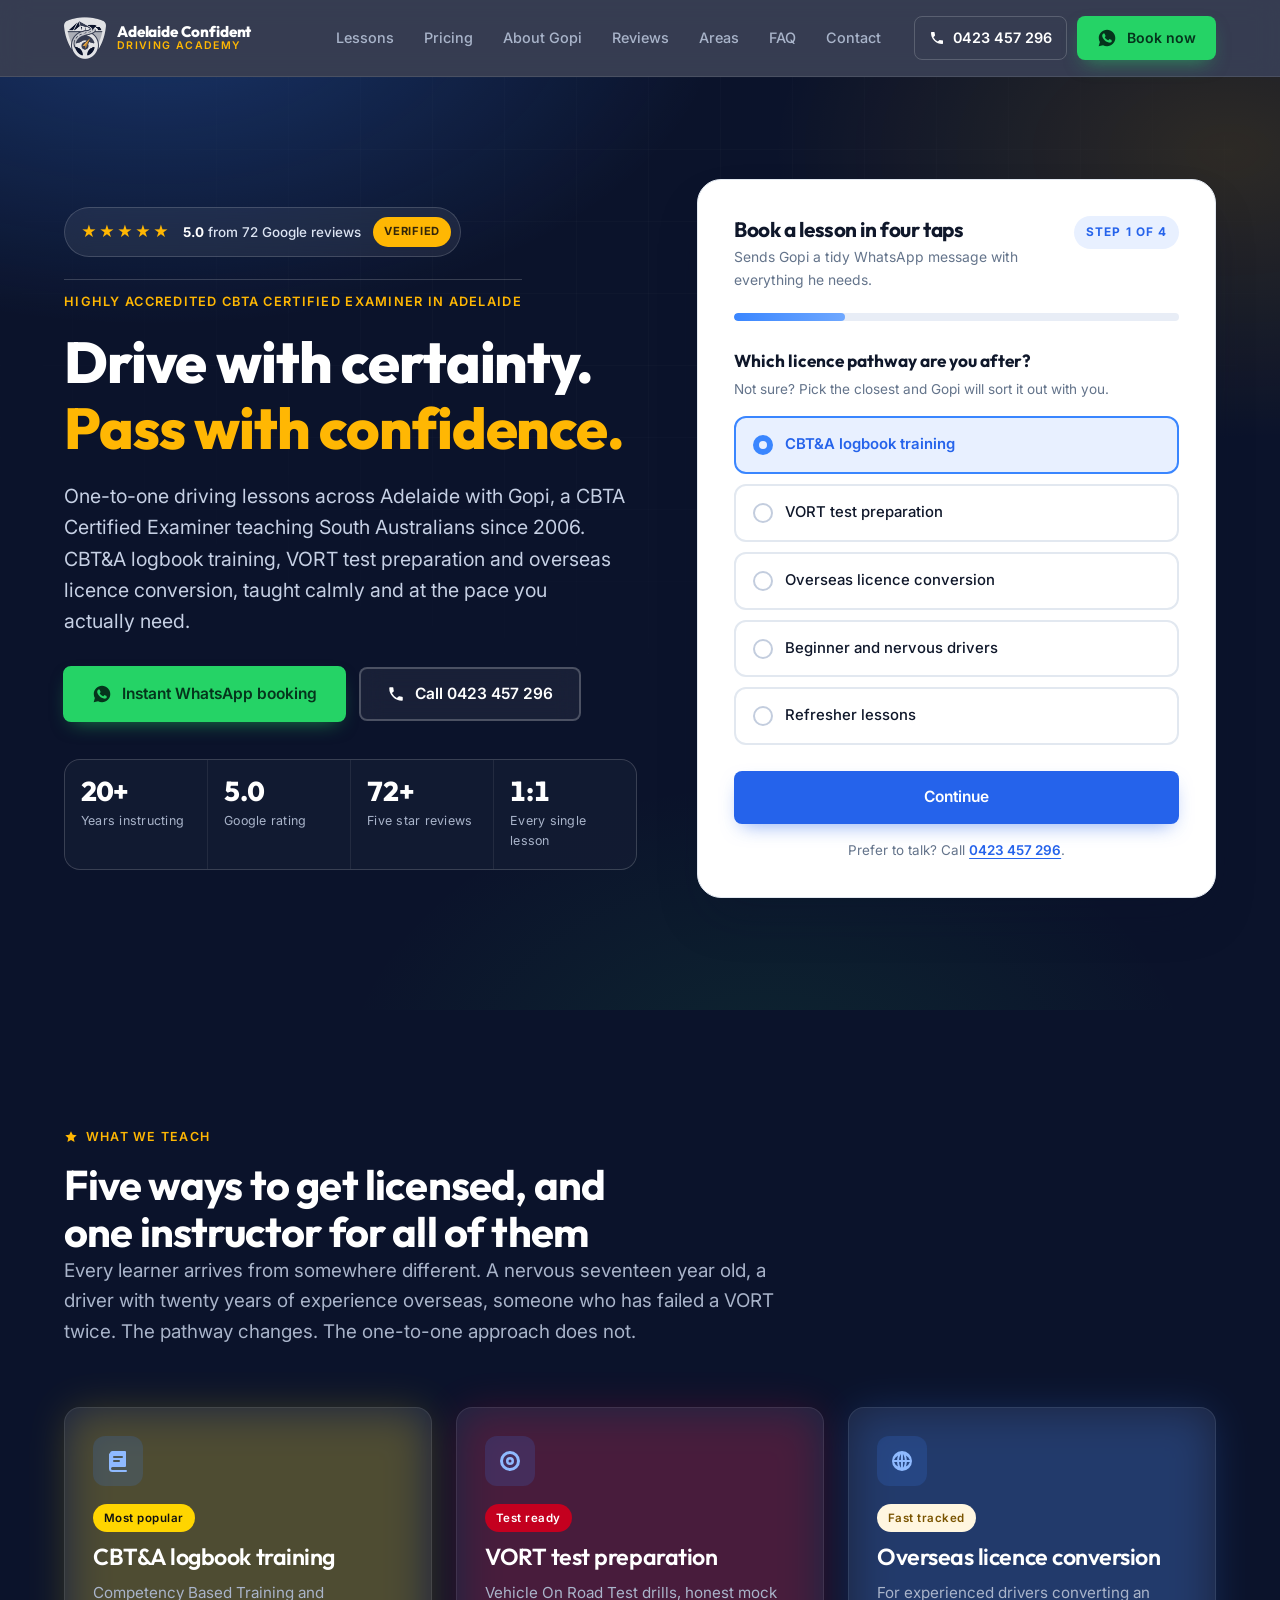
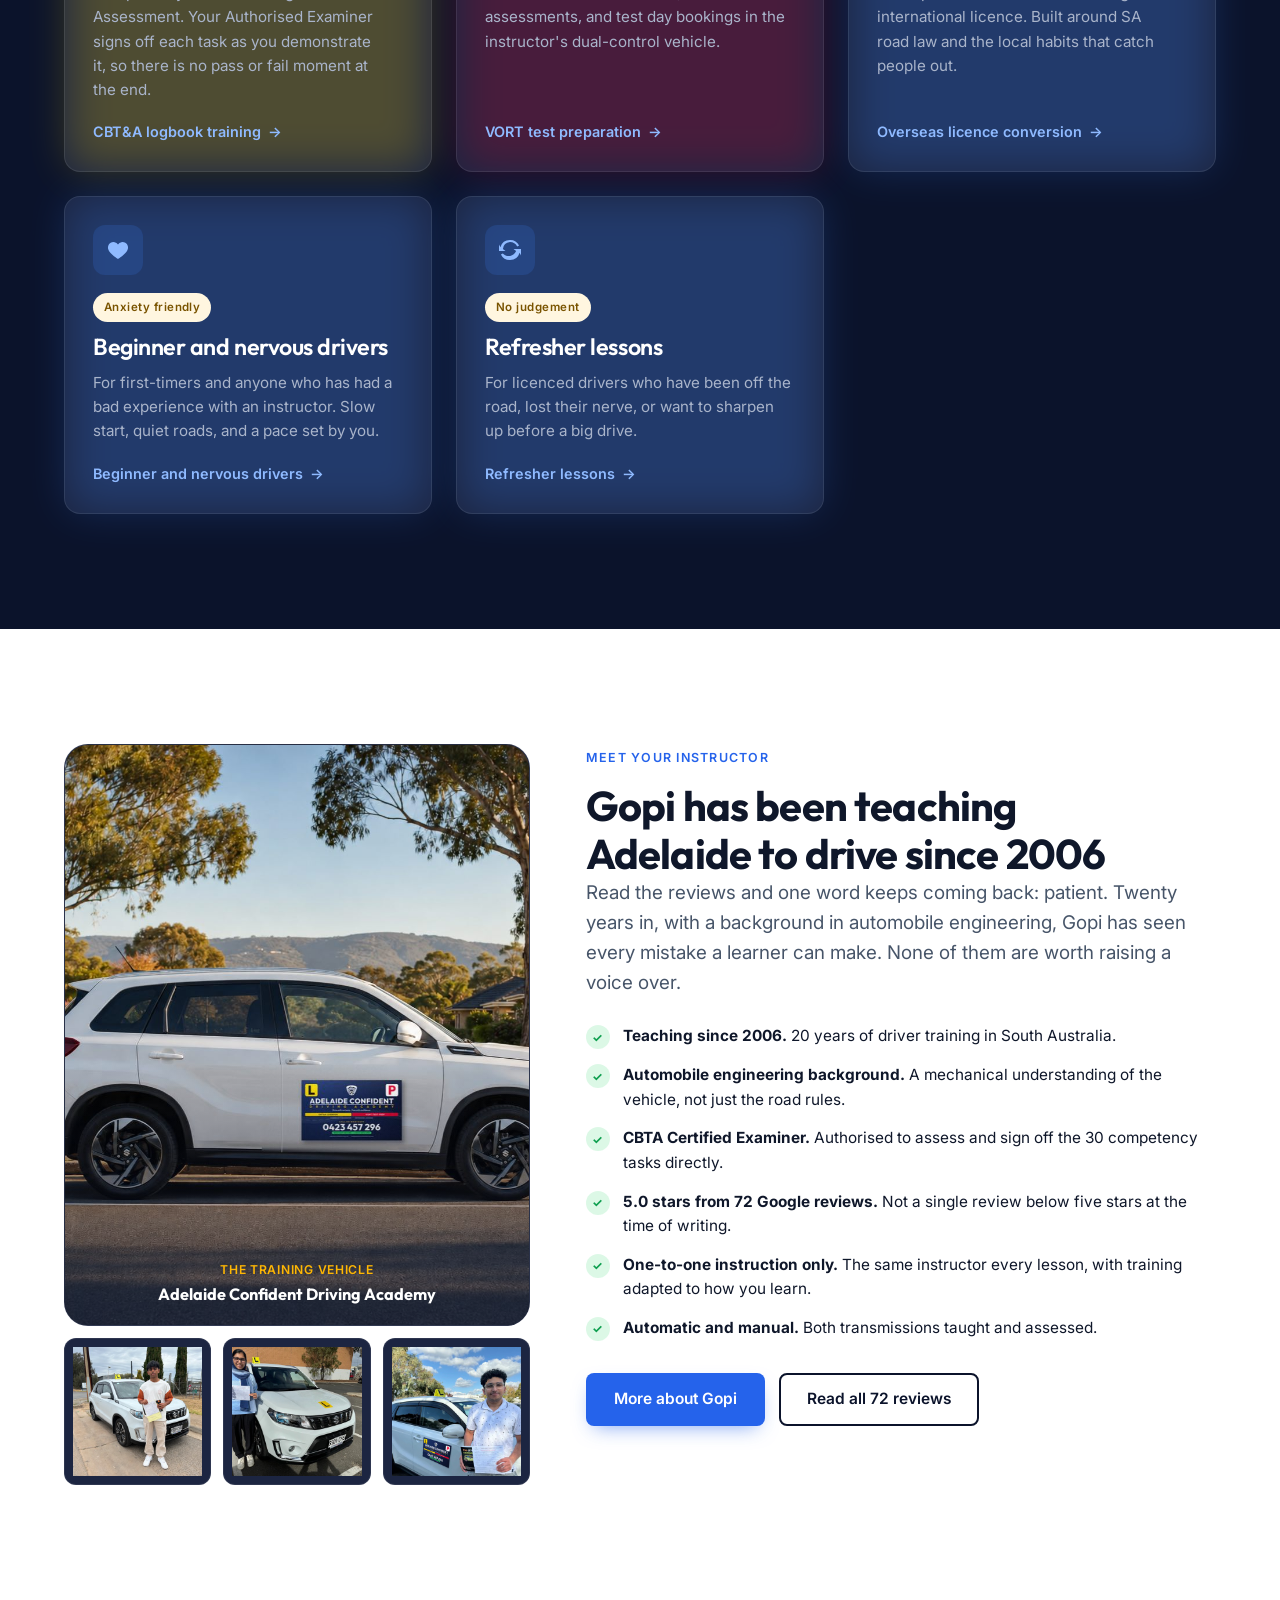
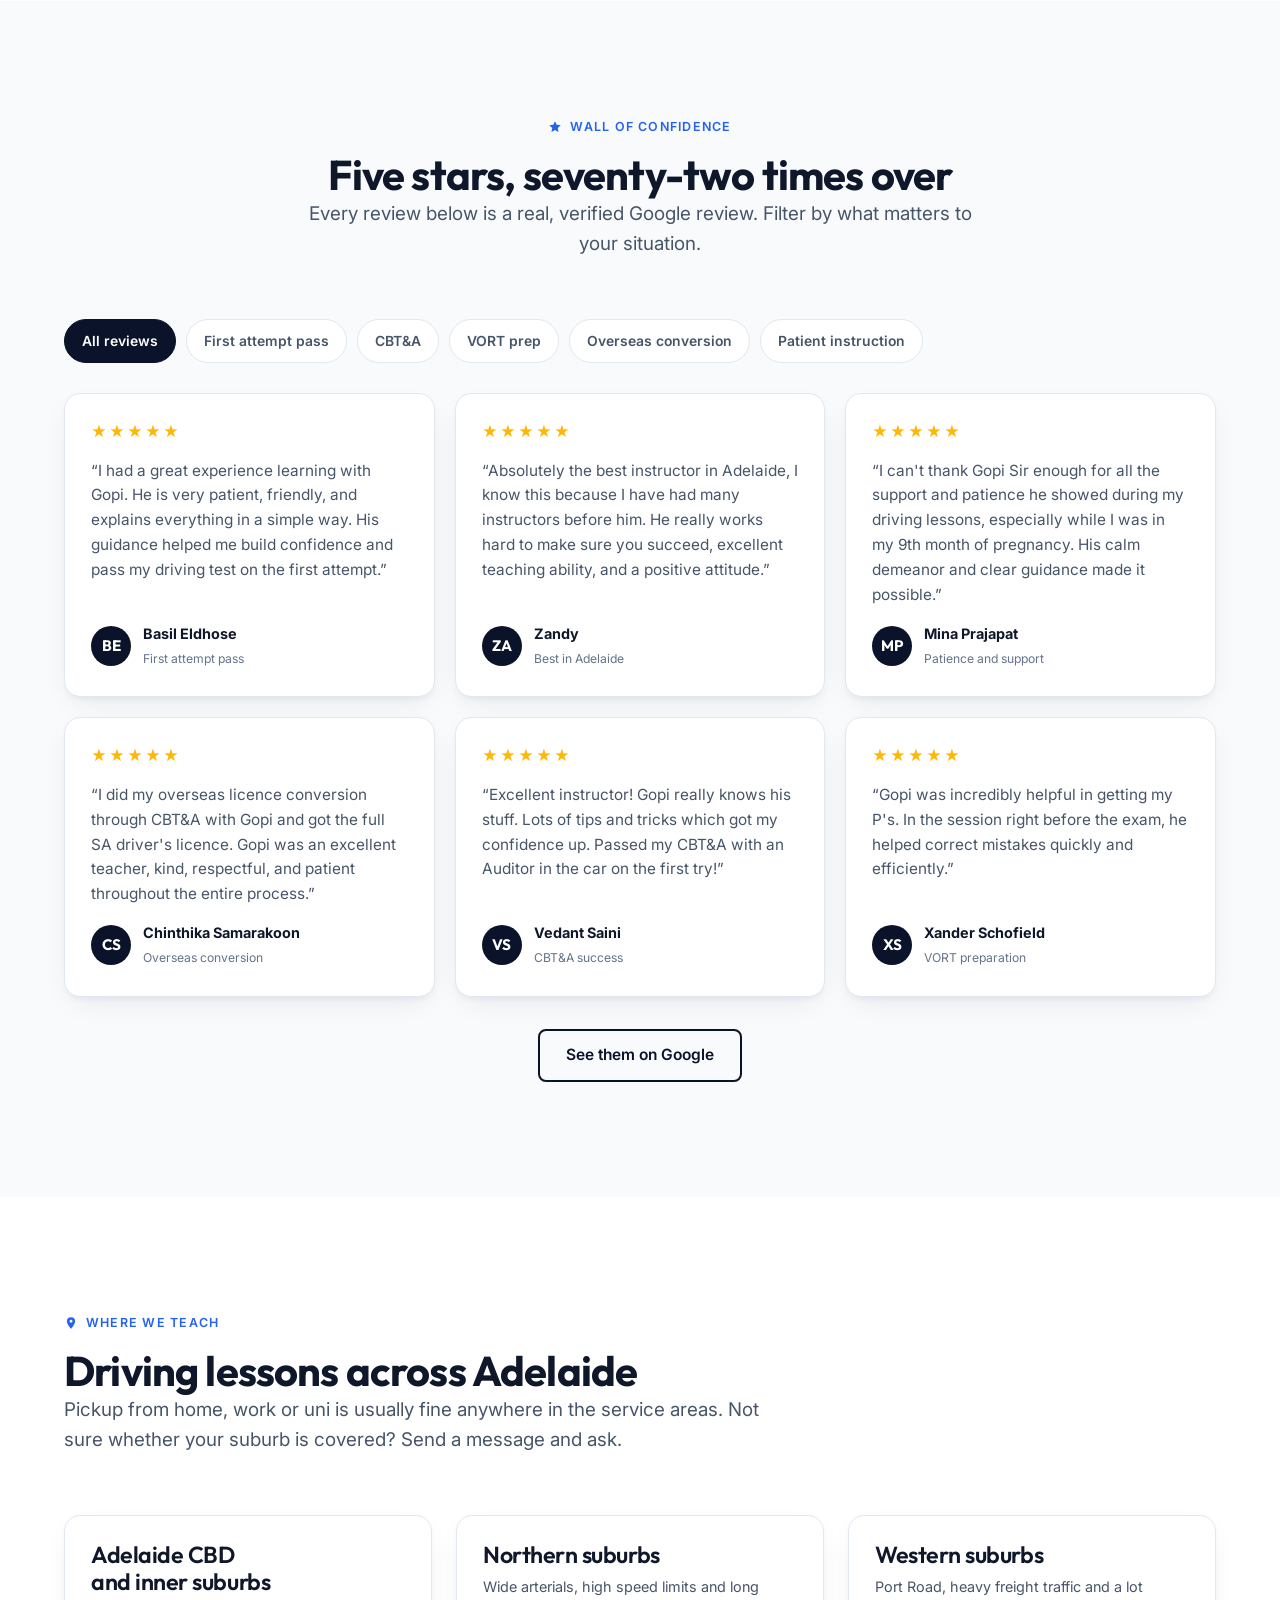
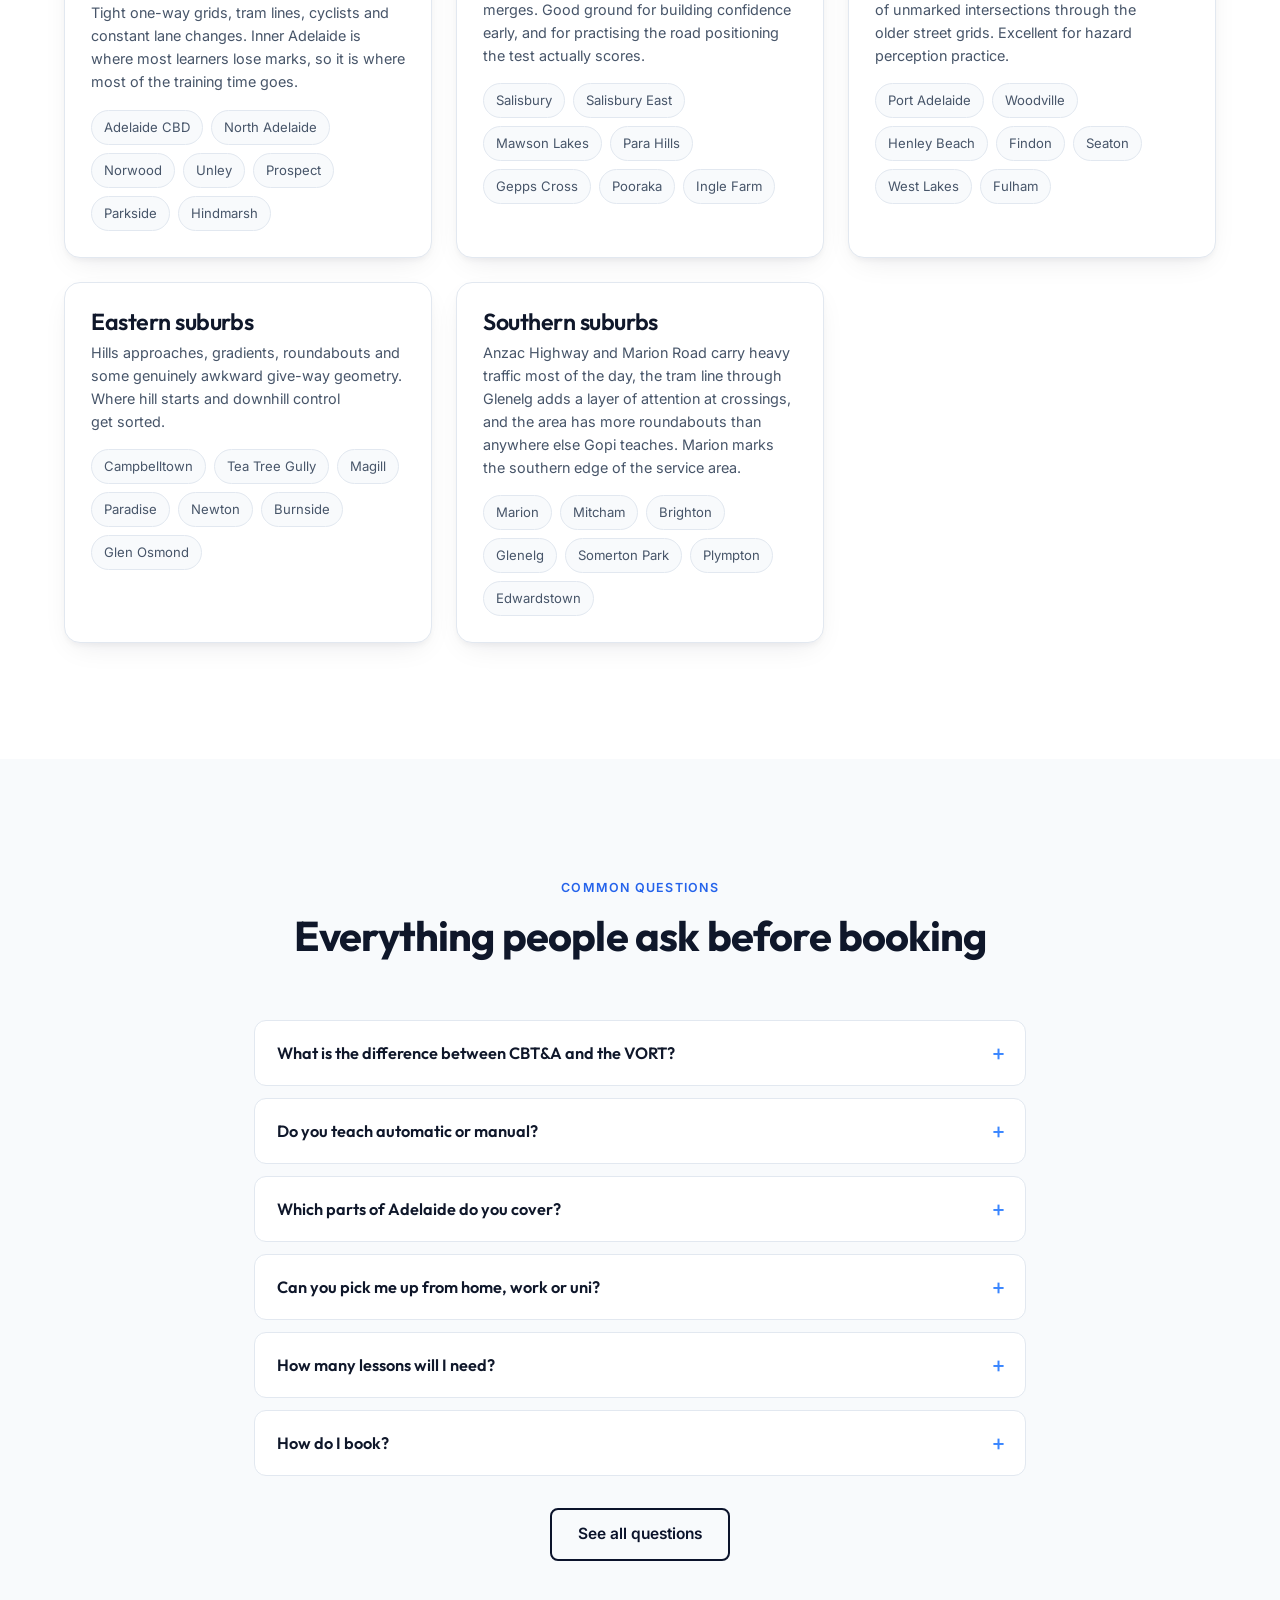
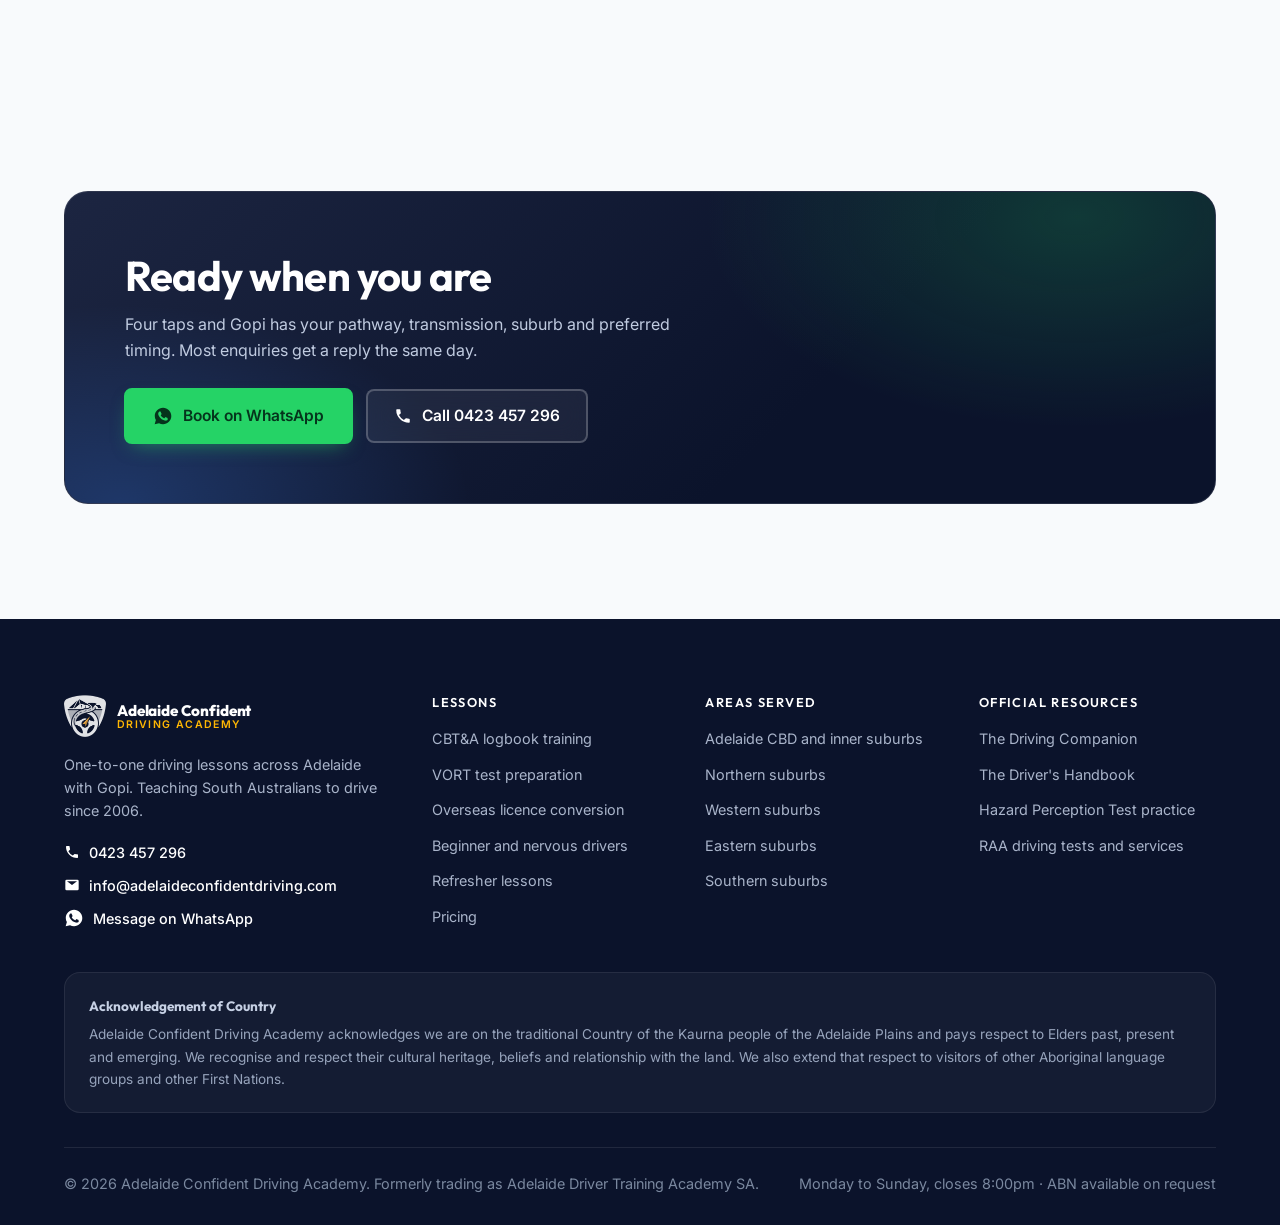
==== commit cb9e32f8: "Target "Highly Accredited CBTA Certified Examiner in Adelaide" on the landing page Home page title t" ====
--- a/index.html
+++ b/index.html
@@ -3,8 +3,8 @@
 <head>
 <meta charset="utf-8">
 <meta name="viewport" content="width=device-width, initial-scale=1, viewport-fit=cover">
-<title>Driving Lessons Adelaide | Rated 5.0 by 72 Students</title>
-<meta name="description" content="One-to-one driving lessons across Adelaide with Gopi, instructing since 2006. CBT&amp;A, VORT prep and overseas licence conversion. 5.0 stars, 72 reviews.">
+<title>Highly Accredited CBTA Certified Examiner in Adelaide</title>
+<meta name="description" content="CBTA Certified Examiner Gopi teaches one-to-one driving lessons across Adelaide. CBT&amp;A, VORT prep and licence conversion. 5.0 stars, 72 reviews.">
 <link rel="canonical" href="https://adelaideconfidentdriving.com/">
 <meta name="robots" content="index, follow, max-image-preview:large, max-snippet:-1, max-video-preview:-1">
 <meta name="theme-color" content="#0B132B">
@@ -17,16 +17,16 @@
 <meta property="og:site_name" content="Adelaide Confident Driving Academy">
 <meta property="og:type" content="website">
 <meta property="og:locale" content="en_AU">
-<meta property="og:title" content="Driving Lessons Adelaide | Rated 5.0 by 72 Students">
-<meta property="og:description" content="One-to-one driving lessons across Adelaide with Gopi, instructing since 2006. CBT&amp;A, VORT prep and overseas licence conversion. 5.0 stars, 72 reviews.">
+<meta property="og:title" content="Highly Accredited CBTA Certified Examiner in Adelaide">
+<meta property="og:description" content="CBTA Certified Examiner Gopi teaches one-to-one driving lessons across Adelaide. CBT&amp;A, VORT prep and licence conversion. 5.0 stars, 72 reviews.">
 <meta property="og:url" content="https://adelaideconfidentdriving.com/">
 <meta property="og:image" content="https://adelaideconfidentdriving.com/assets/img/og-default.png">
 <meta property="og:image:width" content="1200">
 <meta property="og:image:height" content="630">
 <meta property="og:image:alt" content="Adelaide Confident Driving Academy, five star rated driving school in Adelaide">
 <meta name="twitter:card" content="summary_large_image">
-<meta name="twitter:title" content="Driving Lessons Adelaide | Rated 5.0 by 72 Students">
-<meta name="twitter:description" content="One-to-one driving lessons across Adelaide with Gopi, instructing since 2006. CBT&amp;A, VORT prep and overseas licence conversion. 5.0 stars, 72 reviews.">
+<meta name="twitter:title" content="Highly Accredited CBTA Certified Examiner in Adelaide">
+<meta name="twitter:description" content="CBTA Certified Examiner Gopi teaches one-to-one driving lessons across Adelaide. CBT&amp;A, VORT prep and licence conversion. 5.0 stars, 72 reviews.">
 <meta name="twitter:image" content="https://adelaideconfidentdriving.com/assets/img/og-default.png">
 
 <link rel="icon" href="/favicon.ico" sizes="any">
@@ -41,7 +41,7 @@
 <link rel="stylesheet" href="https://fonts.googleapis.com/css2?family=Outfit:wght@600;700;800&family=Inter:wght@400;500;600&display=swap">
 <link rel="stylesheet" href="/assets/css/site.css">
 <script src="/assets/js/site.js" defer></script>
-<script type="application/ld+json">{"@context":"https://schema.org","@graph":[{"@type":"WebSite","@id":"https://adelaideconfidentdriving.com/#website","url":"https://adelaideconfidentdriving.com/","name":"Adelaide Confident Driving Academy","inLanguage":"en-AU","publisher":{"@id":"https://adelaideconfidentdriving.com/#business"}},{"@type":["DrivingSchool","LocalBusiness"],"@id":"https://adelaideconfidentdriving.com/#business","name":"Adelaide Confident Driving Academy","alternateName":["Adelaide Confident Driving","Adelaide Driver Training Academy SA","ACDA"],"description":"One-to-one driving school serving Adelaide and South Australia. CBT&A logbook training, VORT test preparation, overseas licence conversion and lessons for nervous beginners.","url":"https://adelaideconfidentdriving.com/","telephone":"+61423457296","email":"info@adelaideconfidentdriving.com","foundingDate":"2006","image":"https://adelaideconfidentdriving.com/assets/img/og-default.png","logo":{"@type":"ImageObject","url":"https://adelaideconfidentdriving.com/assets/img/icon-512.png","width":512,"height":512},"priceRange":"$$","currenciesAccepted":"AUD","address":{"@type":"PostalAddress","addressLocality":"Adelaide","addressRegion":"SA","addressCountry":"AU"},"geo":{"@type":"GeoCoordinates","latitude":"-34.9285","longitude":"138.6007"},"areaServed":[{"@type":"City","name":"Adelaide"},{"@type":"Place","name":"Adelaide CBD"},{"@type":"Place","name":"North Adelaide"},{"@type":"Place","name":"Norwood"},{"@type":"Place","name":"Unley"},{"@type":"Place","name":"Prospect"},{"@type":"Place","name":"Parkside"},{"@type":"Place","name":"Hindmarsh"},{"@type":"Place","name":"Thebarton"},{"@type":"Place","name":"Kent Town"},{"@type":"Place","name":"Goodwood"},{"@type":"Place","name":"Salisbury"},{"@type":"Place","name":"Salisbury East"},{"@type":"Place","name":"Mawson Lakes"},{"@type":"Place","name":"Para Hills"},{"@type":"Place","name":"Gepps Cross"},{"@type":"Place","name":"Pooraka"},{"@type":"Place","name":"Ingle Farm"},{"@type":"Place","name":"Modbury"},{"@type":"Place","name":"Golden Grove"},{"@type":"Place","name":"Munno Para"},{"@type":"Place","name":"Port Adelaide"},{"@type":"Place","name":"Woodville"},{"@type":"Place","name":"Henley Beach"},{"@type":"Place","name":"Findon"},{"@type":"Place","name":"Seaton"},{"@type":"Place","name":"West Lakes"},{"@type":"Place","name":"Fulham"},{"@type":"Place","name":"Grange"},{"@type":"Place","name":"Semaphore"},{"@type":"Place","name":"Royal Park"},{"@type":"Place","name":"Campbelltown"},{"@type":"Place","name":"Tea Tree Gully"},{"@type":"Place","name":"Magill"},{"@type":"Place","name":"Paradise"},{"@type":"Place","name":"Newton"},{"@type":"Place","name":"Burnside"},{"@type":"Place","name":"Glen Osmond"},{"@type":"Place","name":"Hectorville"},{"@type":"Place","name":"Kensington"},{"@type":"Place","name":"Marryatville"},{"@type":"Place","name":"Marion"},{"@type":"Place","name":"Mitcham"},{"@type":"Place","name":"Brighton"},{"@type":"Place","name":"Glenelg"},{"@type":"Place","name":"Somerton Park"},{"@type":"Place","name":"Plympton"},{"@type":"Place","name":"Edwardstown"},{"@type":"Place","name":"Ascot Park"},{"@type":"Place","name":"Clovelly Park"},{"@type":"Place","name":"Daw Park"}],"serviceArea":{"@type":"GeoCircle","geoMidpoint":{"@type":"GeoCoordinates","latitude":"-34.9285","longitude":"138.6007"},"geoRadius":"40000"},"openingHoursSpecification":[{"@type":"OpeningHoursSpecification","dayOfWeek":["Monday","Tuesday","Wednesday","Thursday","Friday","Saturday","Sunday"],"opens":"07:00","closes":"20:00"}],"aggregateRating":{"@type":"AggregateRating","ratingValue":"5.0","reviewCount":72,"bestRating":"5","worstRating":"1"},"review":[{"@type":"Review","author":{"@type":"Person","name":"Basil Eldhose"},"reviewRating":{"@type":"Rating","ratingValue":"5","bestRating":"5"},"reviewBody":"I had a great experience learning with Gopi. He is very patient, friendly, and explains everything in a simple way. His guidance helped me build confidence and pass my driving test on the first attempt."},{"@type":"Review","author":{"@type":"Person","name":"Zandy"},"reviewRating":{"@type":"Rating","ratingValue":"5","bestRating":"5"},"reviewBody":"Absolutely the best instructor in Adelaide, I know this because I have had many instructors before him. He really works hard to make sure you succeed, excellent teaching ability, and a positive attitude."},{"@type":"Review","author":{"@type":"Person","name":"Mina Prajapat"},"reviewRating":{"@type":"Rating","ratingValue":"5","bestRating":"5"},"reviewBody":"I can't thank Gopi Sir enough for all the support and patience he showed during my driving lessons, especially while I was in my 9th month of pregnancy. His calm demeanor and clear guidance made it possible."},{"@type":"Review","author":{"@type":"Person","name":"Chinthika Samarakoon"},"reviewRating":{"@type":"Rating","ratingValue":"5","bestRating":"5"},"reviewBody":"I did my overseas licence conversion through CBT&A with Gopi and got the full SA driver's licence. Gopi was an excellent teacher, kind, respectful, and patient throughout the entire process."},{"@type":"Review","author":{"@type":"Person","name":"Vedant Saini"},"reviewRating":{"@type":"Rating","ratingValue":"5","bestRating":"5"},"reviewBody":"Excellent instructor! Gopi really knows his stuff. Lots of tips and tricks which got my confidence up. Passed my CBT&A with an Auditor in the car on the first try!"},{"@type":"Review","author":{"@type":"Person","name":"Xander Schofield"},"reviewRating":{"@type":"Rating","ratingValue":"5","bestRating":"5"},"reviewBody":"Gopi was incredibly helpful in getting my P's. In the session right before the exam, he helped correct mistakes quickly and efficiently."},{"@type":"Review","author":{"@type":"Person","name":"Anh Quang Le Van"},"reviewRating":{"@type":"Rating","ratingValue":"5","bestRating":"5"},"reviewBody":"Experienced, gentle, and patient enough to help me pass the full license test in just 2 training sessions. He organized early timeframes for my urgent timeline."},{"@type":"Review","author":{"@type":"Person","name":"Aishwarya Menon"},"reviewRating":{"@type":"Rating","ratingValue":"5","bestRating":"5"},"reviewBody":"I passed my driving test the first time! Gopi uncle broke down each task and ensured I understood the movement prior to attempting it on the road."}],"employee":{"@id":"https://adelaideconfidentdriving.com/about/#gopi"},"founder":{"@id":"https://adelaideconfidentdriving.com/about/#gopi"},"sameAs":["https://share.google/oz1qiCDrlBlNMlHzZ","https://www.google.com/search?kgmid=/g/11vqnhx90x","https://adelaidedrivertrainingacademysa.com.au"],"hasOfferCatalog":{"@type":"OfferCatalog","name":"Driving lessons and assessments","itemListElement":[{"@type":"Offer","itemOffered":{"@type":"Service","name":"CBT&A logbook training","url":"https://adelaideconfidentdriving.com/services/cbta-logbook-training/"}},{"@type":"Offer","itemOffered":{"@type":"Service","name":"VORT test preparation","url":"https://adelaideconfidentdriving.com/services/vort-test-preparation/"}},{"@type":"Offer","itemOffered":{"@type":"Service","name":"Overseas licence conversion","url":"https://adelaideconfidentdriving.com/services/overseas-licence-conversion/"}},{"@type":"Offer","itemOffered":{"@type":"Service","name":"Beginner and nervous drivers","url":"https://adelaideconfidentdriving.com/services/beginner-driving-lessons/"}},{"@type":"Offer","itemOffered":{"@type":"Service","name":"Refresher lessons","url":"https://adelaideconfidentdriving.com/services/refresher-driving-lessons/"}}]}},{"@type":"Person","@id":"https://adelaideconfidentdriving.com/about/#gopi","name":"Gopi","alternateName":"Gopinathan","jobTitle":"Lead driving instructor and Authorised Examiner","worksFor":{"@id":"https://adelaideconfidentdriving.com/#business"},"knowsAbout":["CBT&A Competency Based Training and Assessment","Vehicle On Road Test (VORT)","Overseas driver licence conversion in South Australia","Learner driver instruction","Automobile engineering"],"description":"Driving instructor in South Australia since 2006 with a background in automobile engineering. Known for calm, patient one-to-one instruction."},{"@type":"FAQPage","mainEntity":[{"@type":"Question","name":"What is the difference between CBT&A and the VORT?","acceptedAnswer":{"@type":"Answer","text":"CBT&A is the logbook method. You work through 30 competency tasks and your Authorised Examiner signs each one off as you demonstrate it, so there is no pass or fail moment. The VORT is a single assessed drive after 75 logged supervised hours, where you need 90 percent or better and no road law breaches. CBT&A suits people who do not perform well under test pressure. The VORT suits confident drivers who would rather get it done in one sitting."}},{"@type":"Question","name":"Do you teach automatic or manual?","acceptedAnswer":{"@type":"Answer","text":"Both. Most learners now choose automatic, which is completely reasonable. Be aware that if you are assessed in an automatic, your licence carries an automatic-only condition until you complete a manual assessment."}},{"@type":"Question","name":"Which parts of Adelaide do you cover?","acceptedAnswer":{"@type":"Answer","text":"The CBD and inner suburbs, the northern suburbs, the western suburbs, the eastern suburbs and the southern suburbs as far as Marion. Send a message with your suburb and you will get a straight answer."}},{"@type":"Question","name":"Can you pick me up from home, work or uni?","acceptedAnswer":{"@type":"Answer","text":"Usually yes, within the service areas. Say where you need to be picked up from when you message and it gets sorted before the first lesson."}},{"@type":"Question","name":"How many lessons will I need?","acceptedAnswer":{"@type":"Answer","text":"Nobody can answer that honestly before seeing you drive. After the first assessment lesson you will get a realistic estimate rather than a number designed to sound appealing."}},{"@type":"Question","name":"How do I book?","acceptedAnswer":{"@type":"Answer","text":"The quickest way is the WhatsApp booking form on this site, which sends Gopi your training path, transmission, suburb and preferred timing in one message. Calling or texting 0423 457 296 works just as well."}}]},{"@type":"BreadcrumbList","itemListElement":[{"@type":"ListItem","position":1,"name":"Home","item":"https://adelaideconfidentdriving.com/"}]}]}</script>
+<script type="application/ld+json">{"@context":"https://schema.org","@graph":[{"@type":"WebSite","@id":"https://adelaideconfidentdriving.com/#website","url":"https://adelaideconfidentdriving.com/","name":"Adelaide Confident Driving Academy","inLanguage":"en-AU","publisher":{"@id":"https://adelaideconfidentdriving.com/#business"}},{"@type":["DrivingSchool","LocalBusiness"],"@id":"https://adelaideconfidentdriving.com/#business","name":"Adelaide Confident Driving Academy","alternateName":["Adelaide Confident Driving","Adelaide Driver Training Academy SA","ACDA"],"description":"One-to-one driving school serving Adelaide and South Australia. CBT&A logbook training, VORT test preparation, overseas licence conversion and lessons for nervous beginners.","url":"https://adelaideconfidentdriving.com/","telephone":"+61423457296","email":"info@adelaideconfidentdriving.com","foundingDate":"2006","image":"https://adelaideconfidentdriving.com/assets/img/og-default.png","logo":{"@type":"ImageObject","url":"https://adelaideconfidentdriving.com/assets/img/icon-512.png","width":512,"height":512},"priceRange":"$$","currenciesAccepted":"AUD","address":{"@type":"PostalAddress","addressLocality":"Adelaide","addressRegion":"SA","addressCountry":"AU"},"geo":{"@type":"GeoCoordinates","latitude":"-34.9285","longitude":"138.6007"},"areaServed":[{"@type":"City","name":"Adelaide"},{"@type":"Place","name":"Adelaide CBD"},{"@type":"Place","name":"North Adelaide"},{"@type":"Place","name":"Norwood"},{"@type":"Place","name":"Unley"},{"@type":"Place","name":"Prospect"},{"@type":"Place","name":"Parkside"},{"@type":"Place","name":"Hindmarsh"},{"@type":"Place","name":"Thebarton"},{"@type":"Place","name":"Kent Town"},{"@type":"Place","name":"Goodwood"},{"@type":"Place","name":"Salisbury"},{"@type":"Place","name":"Salisbury East"},{"@type":"Place","name":"Mawson Lakes"},{"@type":"Place","name":"Para Hills"},{"@type":"Place","name":"Gepps Cross"},{"@type":"Place","name":"Pooraka"},{"@type":"Place","name":"Ingle Farm"},{"@type":"Place","name":"Modbury"},{"@type":"Place","name":"Golden Grove"},{"@type":"Place","name":"Munno Para"},{"@type":"Place","name":"Port Adelaide"},{"@type":"Place","name":"Woodville"},{"@type":"Place","name":"Henley Beach"},{"@type":"Place","name":"Findon"},{"@type":"Place","name":"Seaton"},{"@type":"Place","name":"West Lakes"},{"@type":"Place","name":"Fulham"},{"@type":"Place","name":"Grange"},{"@type":"Place","name":"Semaphore"},{"@type":"Place","name":"Royal Park"},{"@type":"Place","name":"Campbelltown"},{"@type":"Place","name":"Tea Tree Gully"},{"@type":"Place","name":"Magill"},{"@type":"Place","name":"Paradise"},{"@type":"Place","name":"Newton"},{"@type":"Place","name":"Burnside"},{"@type":"Place","name":"Glen Osmond"},{"@type":"Place","name":"Hectorville"},{"@type":"Place","name":"Kensington"},{"@type":"Place","name":"Marryatville"},{"@type":"Place","name":"Marion"},{"@type":"Place","name":"Mitcham"},{"@type":"Place","name":"Brighton"},{"@type":"Place","name":"Glenelg"},{"@type":"Place","name":"Somerton Park"},{"@type":"Place","name":"Plympton"},{"@type":"Place","name":"Edwardstown"},{"@type":"Place","name":"Ascot Park"},{"@type":"Place","name":"Clovelly Park"},{"@type":"Place","name":"Daw Park"}],"serviceArea":{"@type":"GeoCircle","geoMidpoint":{"@type":"GeoCoordinates","latitude":"-34.9285","longitude":"138.6007"},"geoRadius":"40000"},"openingHoursSpecification":[{"@type":"OpeningHoursSpecification","dayOfWeek":["Monday","Tuesday","Wednesday","Thursday","Friday","Saturday","Sunday"],"opens":"07:00","closes":"20:00"}],"aggregateRating":{"@type":"AggregateRating","ratingValue":"5.0","reviewCount":72,"bestRating":"5","worstRating":"1"},"review":[{"@type":"Review","author":{"@type":"Person","name":"Basil Eldhose"},"reviewRating":{"@type":"Rating","ratingValue":"5","bestRating":"5"},"reviewBody":"I had a great experience learning with Gopi. He is very patient, friendly, and explains everything in a simple way. His guidance helped me build confidence and pass my driving test on the first attempt."},{"@type":"Review","author":{"@type":"Person","name":"Zandy"},"reviewRating":{"@type":"Rating","ratingValue":"5","bestRating":"5"},"reviewBody":"Absolutely the best instructor in Adelaide, I know this because I have had many instructors before him. He really works hard to make sure you succeed, excellent teaching ability, and a positive attitude."},{"@type":"Review","author":{"@type":"Person","name":"Mina Prajapat"},"reviewRating":{"@type":"Rating","ratingValue":"5","bestRating":"5"},"reviewBody":"I can't thank Gopi Sir enough for all the support and patience he showed during my driving lessons, especially while I was in my 9th month of pregnancy. His calm demeanor and clear guidance made it possible."},{"@type":"Review","author":{"@type":"Person","name":"Chinthika Samarakoon"},"reviewRating":{"@type":"Rating","ratingValue":"5","bestRating":"5"},"reviewBody":"I did my overseas licence conversion through CBT&A with Gopi and got the full SA driver's licence. Gopi was an excellent teacher, kind, respectful, and patient throughout the entire process."},{"@type":"Review","author":{"@type":"Person","name":"Vedant Saini"},"reviewRating":{"@type":"Rating","ratingValue":"5","bestRating":"5"},"reviewBody":"Excellent instructor! Gopi really knows his stuff. Lots of tips and tricks which got my confidence up. Passed my CBT&A with an Auditor in the car on the first try!"},{"@type":"Review","author":{"@type":"Person","name":"Xander Schofield"},"reviewRating":{"@type":"Rating","ratingValue":"5","bestRating":"5"},"reviewBody":"Gopi was incredibly helpful in getting my P's. In the session right before the exam, he helped correct mistakes quickly and efficiently."},{"@type":"Review","author":{"@type":"Person","name":"Anh Quang Le Van"},"reviewRating":{"@type":"Rating","ratingValue":"5","bestRating":"5"},"reviewBody":"Experienced, gentle, and patient enough to help me pass the full license test in just 2 training sessions. He organized early timeframes for my urgent timeline."},{"@type":"Review","author":{"@type":"Person","name":"Aishwarya Menon"},"reviewRating":{"@type":"Rating","ratingValue":"5","bestRating":"5"},"reviewBody":"I passed my driving test the first time! Gopi uncle broke down each task and ensured I understood the movement prior to attempting it on the road."}],"employee":{"@id":"https://adelaideconfidentdriving.com/about/#gopi"},"founder":{"@id":"https://adelaideconfidentdriving.com/about/#gopi"},"sameAs":["https://share.google/oz1qiCDrlBlNMlHzZ","https://www.google.com/search?kgmid=/g/11vqnhx90x","https://adelaidedrivertrainingacademysa.com.au"],"hasOfferCatalog":{"@type":"OfferCatalog","name":"Driving lessons and assessments","itemListElement":[{"@type":"Offer","itemOffered":{"@type":"Service","name":"CBT&A logbook training","url":"https://adelaideconfidentdriving.com/services/cbta-logbook-training/"}},{"@type":"Offer","itemOffered":{"@type":"Service","name":"VORT test preparation","url":"https://adelaideconfidentdriving.com/services/vort-test-preparation/"}},{"@type":"Offer","itemOffered":{"@type":"Service","name":"Overseas licence conversion","url":"https://adelaideconfidentdriving.com/services/overseas-licence-conversion/"}},{"@type":"Offer","itemOffered":{"@type":"Service","name":"Beginner and nervous drivers","url":"https://adelaideconfidentdriving.com/services/beginner-driving-lessons/"}},{"@type":"Offer","itemOffered":{"@type":"Service","name":"Refresher lessons","url":"https://adelaideconfidentdriving.com/services/refresher-driving-lessons/"}}]}},{"@type":"Person","@id":"https://adelaideconfidentdriving.com/about/#gopi","name":"Gopi","alternateName":"Gopinathan","jobTitle":"Lead driving instructor and CBTA Certified Examiner","worksFor":{"@id":"https://adelaideconfidentdriving.com/#business"},"knowsAbout":["CBT&A Competency Based Training and Assessment","Vehicle On Road Test (VORT)","Overseas driver licence conversion in South Australia","Learner driver instruction","Automobile engineering"],"description":"Driving instructor in South Australia since 2006 with a background in automobile engineering. Known for calm, patient one-to-one instruction."},{"@type":"FAQPage","mainEntity":[{"@type":"Question","name":"What is the difference between CBT&A and the VORT?","acceptedAnswer":{"@type":"Answer","text":"CBT&A is the logbook method. You work through 30 competency tasks and your Authorised Examiner signs each one off as you demonstrate it, so there is no pass or fail moment. The VORT is a single assessed drive after 75 logged supervised hours, where you need 90 percent or better and no road law breaches. CBT&A suits people who do not perform well under test pressure. The VORT suits confident drivers who would rather get it done in one sitting."}},{"@type":"Question","name":"Do you teach automatic or manual?","acceptedAnswer":{"@type":"Answer","text":"Both. Most learners now choose automatic, which is completely reasonable. Be aware that if you are assessed in an automatic, your licence carries an automatic-only condition until you complete a manual assessment."}},{"@type":"Question","name":"Which parts of Adelaide do you cover?","acceptedAnswer":{"@type":"Answer","text":"The CBD and inner suburbs, the northern suburbs, the western suburbs, the eastern suburbs and the southern suburbs as far as Marion. Send a message with your suburb and you will get a straight answer."}},{"@type":"Question","name":"Can you pick me up from home, work or uni?","acceptedAnswer":{"@type":"Answer","text":"Usually yes, within the service areas. Say where you need to be picked up from when you message and it gets sorted before the first lesson."}},{"@type":"Question","name":"How many lessons will I need?","acceptedAnswer":{"@type":"Answer","text":"Nobody can answer that honestly before seeing you drive. After the first assessment lesson you will get a realistic estimate rather than a number designed to sound appealing."}},{"@type":"Question","name":"How do I book?","acceptedAnswer":{"@type":"Answer","text":"The quickest way is the WhatsApp booking form on this site, which sends Gopi your training path, transmission, suburb and preferred timing in one message. Calling or texting 0423 457 296 works just as well."}}]},{"@type":"BreadcrumbList","itemListElement":[{"@type":"ListItem","position":1,"name":"Home","item":"https://adelaideconfidentdriving.com/"}]}]}</script>
 </head>
 <body>
 <div id="preloader" role="status" aria-label="Loading">
@@ -79,10 +79,12 @@
     <div class="hero-grid">
       <div>
         <a class="rating-badge" href="https://share.google/oz1qiCDrlBlNMlHzZ" target="_blank" rel="noopener"><span class="stars" aria-hidden="true">★★★★★</span><span class="rb-text"><b>5.0</b> from 72 Google reviews</span><span class="rb-chip">Verified</span></a>
+        <p class="hero-credential">Highly Accredited CBTA Certified Examiner in Adelaide</p>
         <h1>Drive with certainty. <em>Pass with confidence.</em></h1>
-        <p class="lede">One-to-one driving lessons across Adelaide with Gopi, teaching South
-        Australians since 2006. CBT&amp;A logbook training, VORT test preparation and overseas
-        licence conversion, taught calmly and at the pace you actually need.</p>
+        <p class="lede">One-to-one driving lessons across Adelaide with Gopi, a CBTA Certified
+        Examiner teaching South Australians since 2006. CBT&amp;A logbook training, VORT test
+        preparation and overseas licence conversion, taught calmly and at the pace you actually
+        need.</p>
         <div class="btn-row">
           <a class="btn btn--whatsapp pulse" href="#book"><svg aria-hidden="true" width="20" height="20" viewBox="0 0 24 24" fill="currentColor"><path d="M12.04 2C6.58 2 2.13 6.45 2.13 11.91c0 1.75.46 3.45 1.32 4.95L2 22l5.25-1.38a9.87 9.87 0 0 0 4.79 1.22h.01c5.46 0 9.91-4.45 9.91-9.91S17.5 2 12.04 2Zm5.8 14.17c-.24.68-1.4 1.3-1.95 1.35-.5.05-1.13.07-1.83-.11-.42-.11-.96-.29-1.65-.59-2.9-1.25-4.8-4.17-4.94-4.36-.15-.19-1.19-1.58-1.19-3.02s.76-2.14 1.03-2.44c.27-.29.58-.37.78-.37h.56c.18 0 .42-.07.66.5.24.59.83 2.03.9 2.18.07.15.12.32.02.51-.09.19-.14.31-.28.48-.14.17-.29.37-.42.5-.14.14-.28.29-.12.57.16.29.71 1.17 1.53 1.9 1.05.94 1.94 1.23 2.22 1.37.27.14.43.12.59-.07.16-.19.68-.79.86-1.07.18-.27.36-.22.61-.13.24.09 1.55.73 1.82.86.27.14.44.2.5.32.07.11.07.65-.17 1.33Z"/></svg> Instant WhatsApp booking</a>
           <a class="btn btn--ghost" href="tel:+61423457296"><svg aria-hidden="true" width="18" height="18" viewBox="0 0 24 24" fill="currentColor"><path d="M6.6 10.8a15.1 15.1 0 0 0 6.6 6.6l2.2-2.2a1 1 0 0 1 1-.25c1.1.37 2.3.57 3.6.57a1 1 0 0 1 1 1V20a1 1 0 0 1-1 1A17 17 0 0 1 3 4a1 1 0 0 1 1-1h3.5a1 1 0 0 1 1 1c0 1.25.2 2.45.57 3.57a1 1 0 0 1-.25 1l-2.22 2.23Z"/></svg> Call 0423 457 296</a>
@@ -223,7 +225,7 @@
         <p class="lede">Read the reviews and one word keeps coming back: patient. Twenty years
         in, with a background in automobile engineering, Gopi has seen every mistake a learner
         can make. None of them are worth raising a voice over.</p>
-        <ul class="cred-list"><li><span class="tick" aria-hidden="true">&#10003;</span><span><b>Teaching since 2006.</b> 20 years of driver training in South Australia.</span></li><li><span class="tick" aria-hidden="true">&#10003;</span><span><b>Automobile engineering background.</b> A mechanical understanding of the vehicle, not just the road rules.</span></li><li><span class="tick" aria-hidden="true">&#10003;</span><span><b>Authorised Examiner for CBT&amp;A.</b> Able to assess and sign off the 30 competency tasks directly.</span></li><li><span class="tick" aria-hidden="true">&#10003;</span><span><b>5.0 stars from 72 Google reviews.</b> Not a single review below five stars at the time of writing.</span></li><li><span class="tick" aria-hidden="true">&#10003;</span><span><b>One-to-one instruction only.</b> The same instructor every lesson, with training adapted to how you learn.</span></li><li><span class="tick" aria-hidden="true">&#10003;</span><span><b>Automatic and manual.</b> Both transmissions taught and assessed.</span></li></ul>
+        <ul class="cred-list"><li><span class="tick" aria-hidden="true">&#10003;</span><span><b>Teaching since 2006.</b> 20 years of driver training in South Australia.</span></li><li><span class="tick" aria-hidden="true">&#10003;</span><span><b>Automobile engineering background.</b> A mechanical understanding of the vehicle, not just the road rules.</span></li><li><span class="tick" aria-hidden="true">&#10003;</span><span><b>CBTA Certified Examiner.</b> Authorised to assess and sign off the 30 competency tasks directly.</span></li><li><span class="tick" aria-hidden="true">&#10003;</span><span><b>5.0 stars from 72 Google reviews.</b> Not a single review below five stars at the time of writing.</span></li><li><span class="tick" aria-hidden="true">&#10003;</span><span><b>One-to-one instruction only.</b> The same instructor every lesson, with training adapted to how you learn.</span></li><li><span class="tick" aria-hidden="true">&#10003;</span><span><b>Automatic and manual.</b> Both transmissions taught and assessed.</span></li></ul>
         <div class="btn-row mt-32">
           <a class="btn btn--primary" href="/about/">More about Gopi</a>
           <a class="btn btn--outline" href="/reviews/">Read all 72 reviews</a>
--- a/assets/css/site.css
+++ b/assets/css/site.css
@@ -353,6 +353,11 @@
 }
 @media (max-width: 940px) { .hero-grid { grid-template-columns: 1fr; } }
 
+.hero-credential {
+  display: inline-block; margin: 0 0 16px;
+  font-size: .8rem; font-weight: 600; letter-spacing: .1em; text-transform: uppercase;
+  color: var(--gold); border-top: 1px solid rgba(255,255,255,.18); padding-top: 12px;
+}
 .hero h1 { color: #fff; margin-bottom: 20px; }
 .hero h1 em { font-style: normal; color: var(--gold); }
 .hero .lede { color: #C6D0E4; font-size: clamp(1.04rem, 1.7vw, 1.22rem); margin-bottom: 30px; }
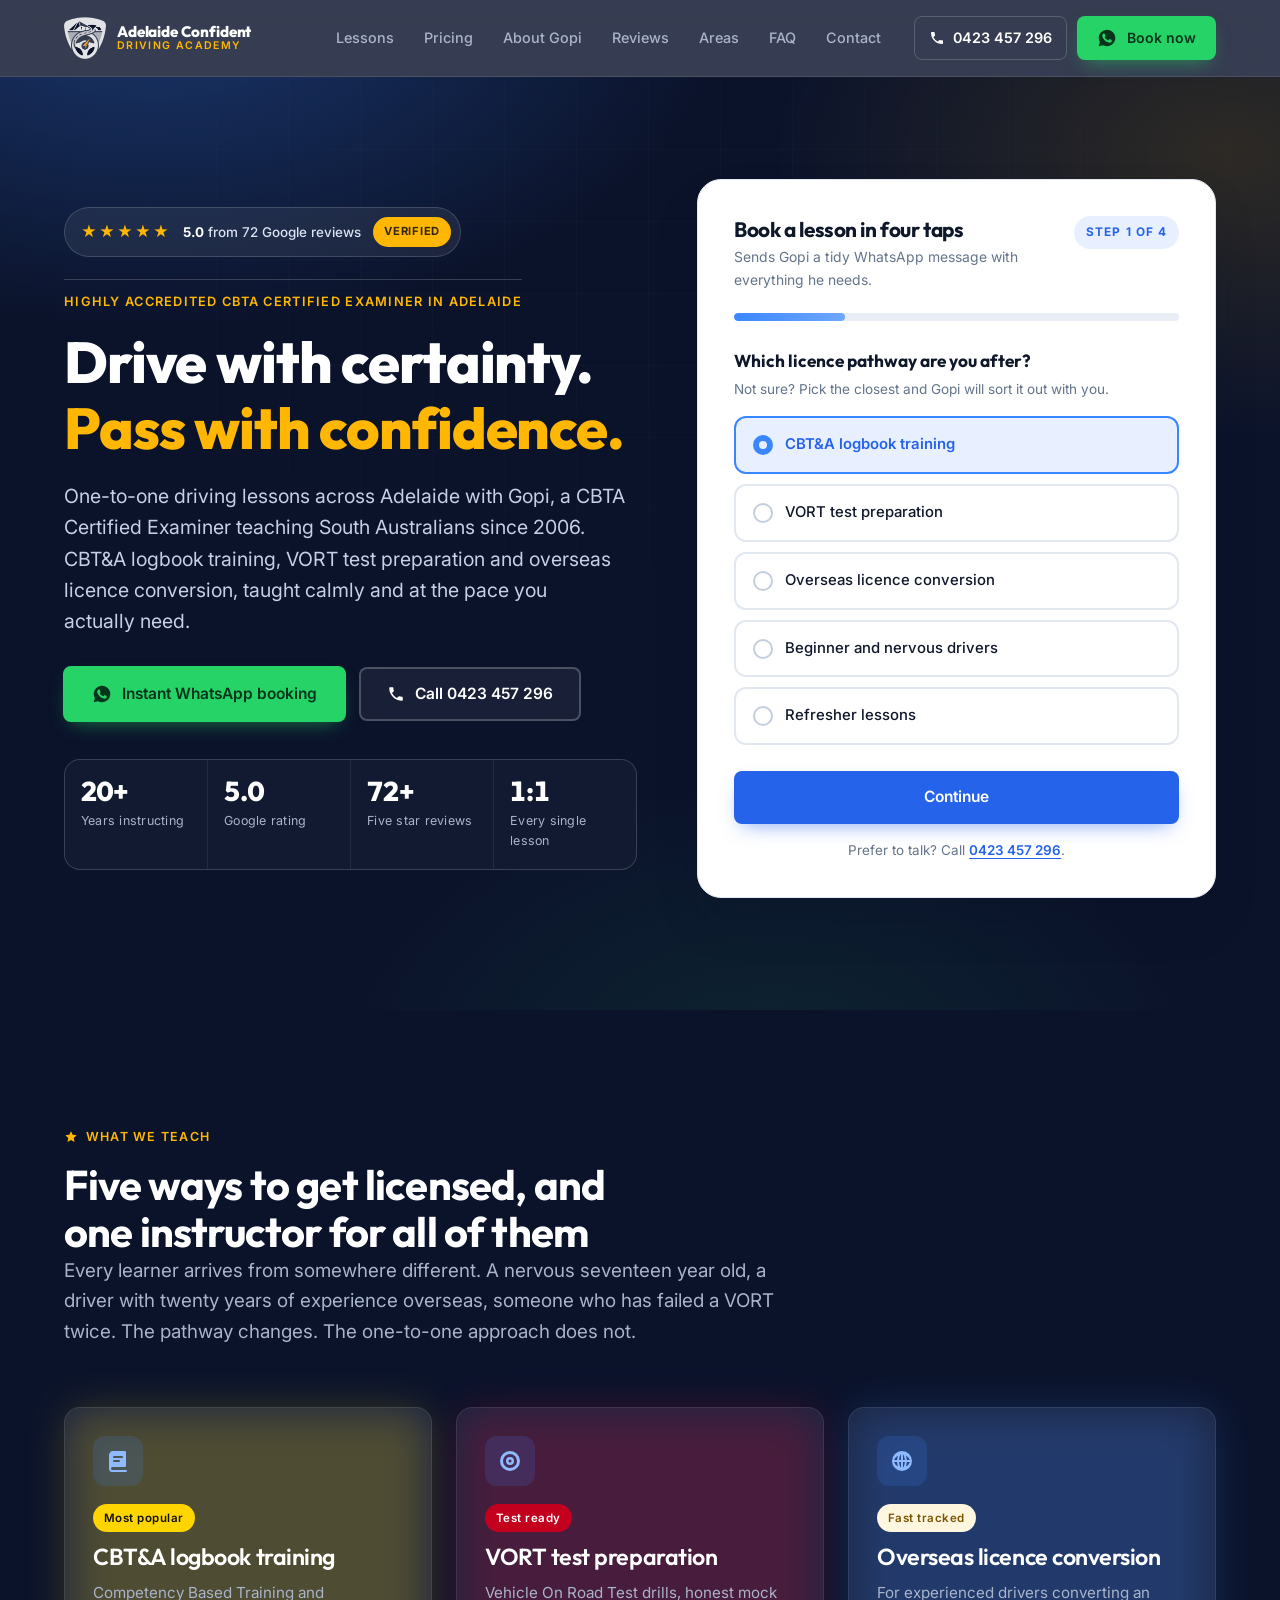
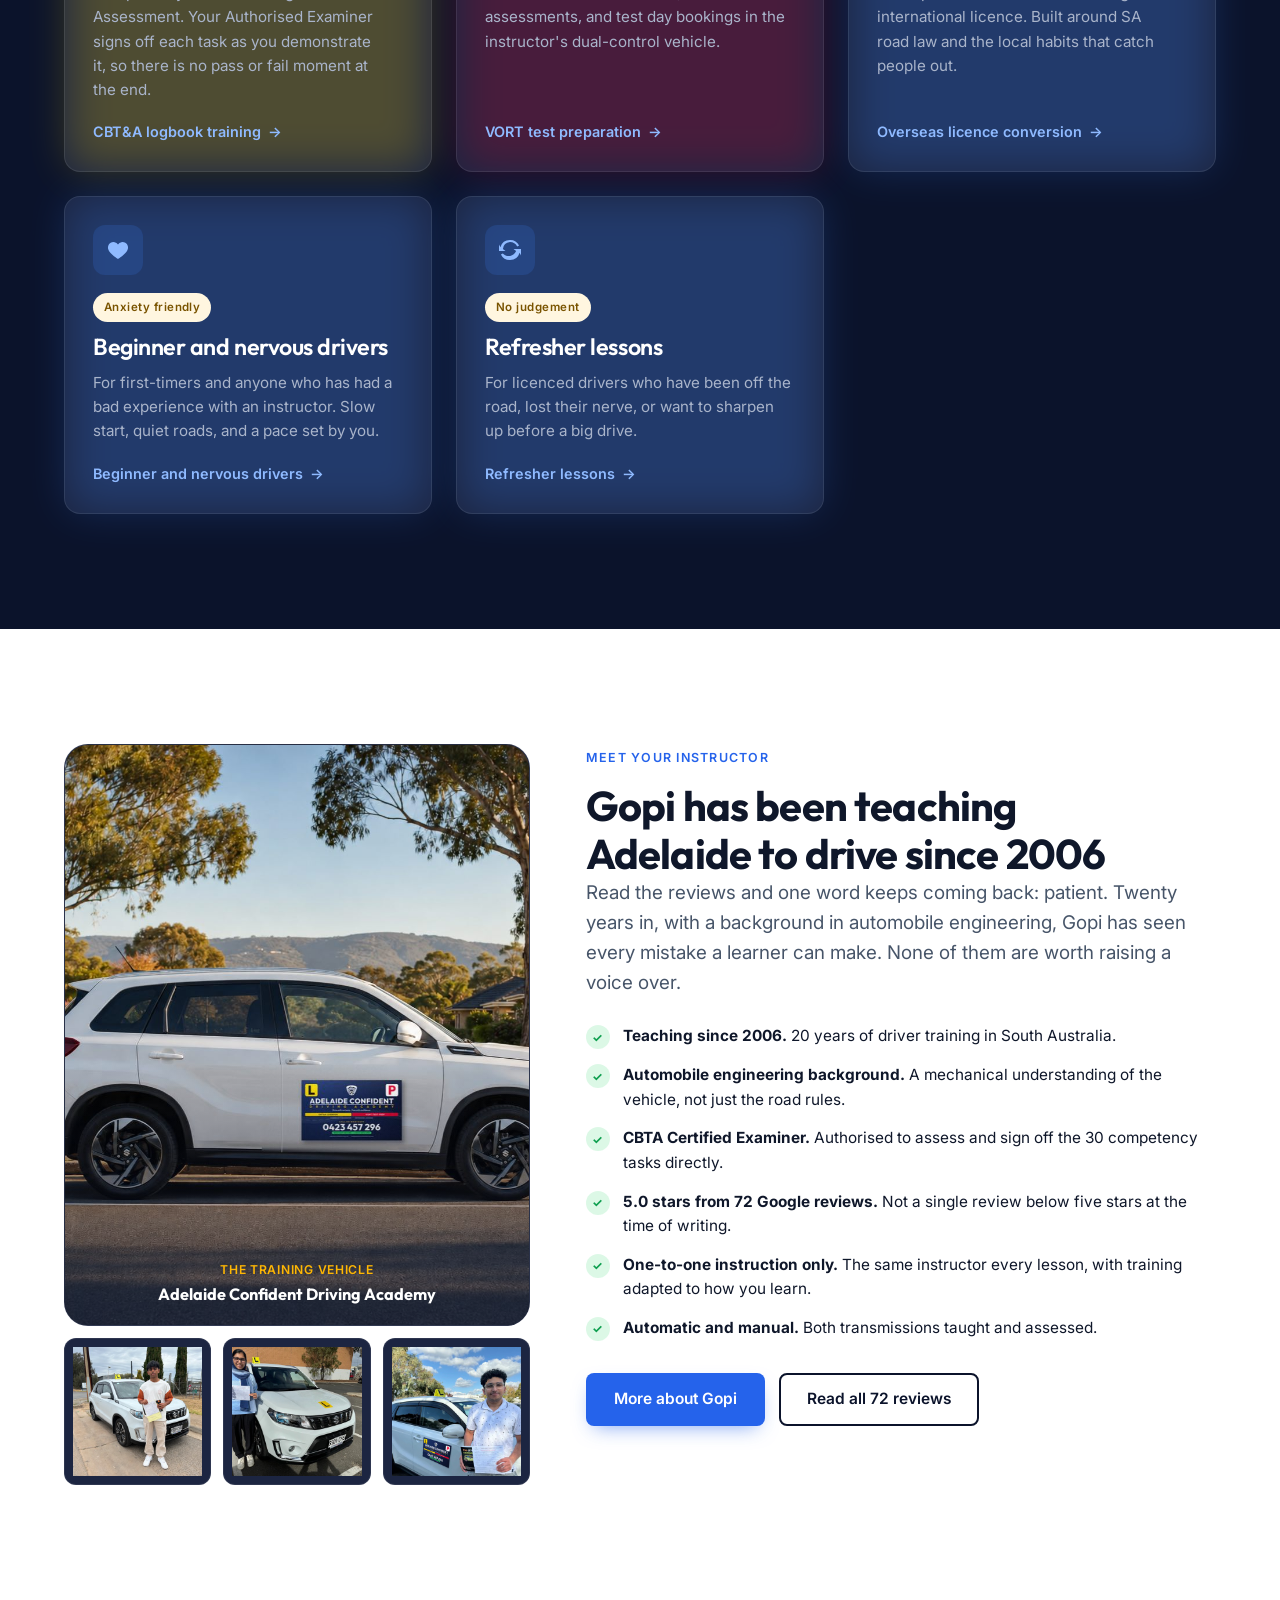
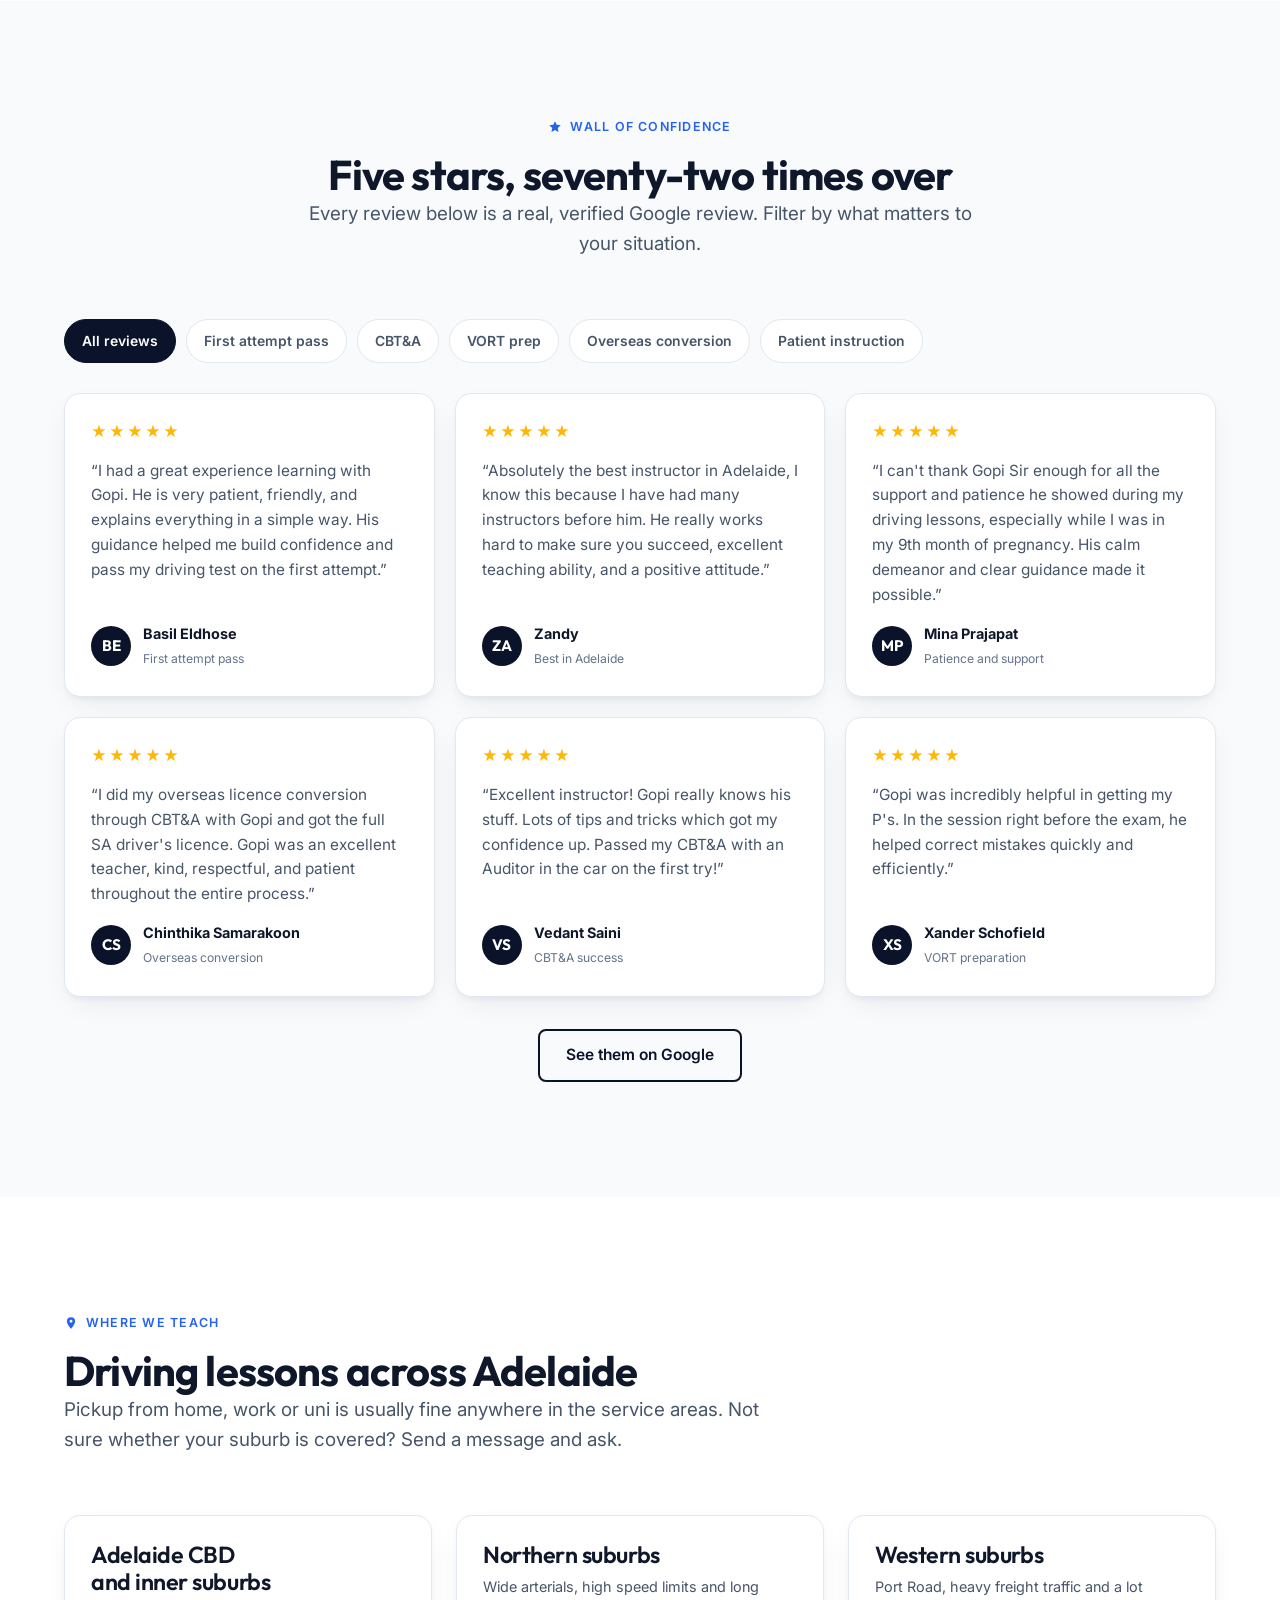
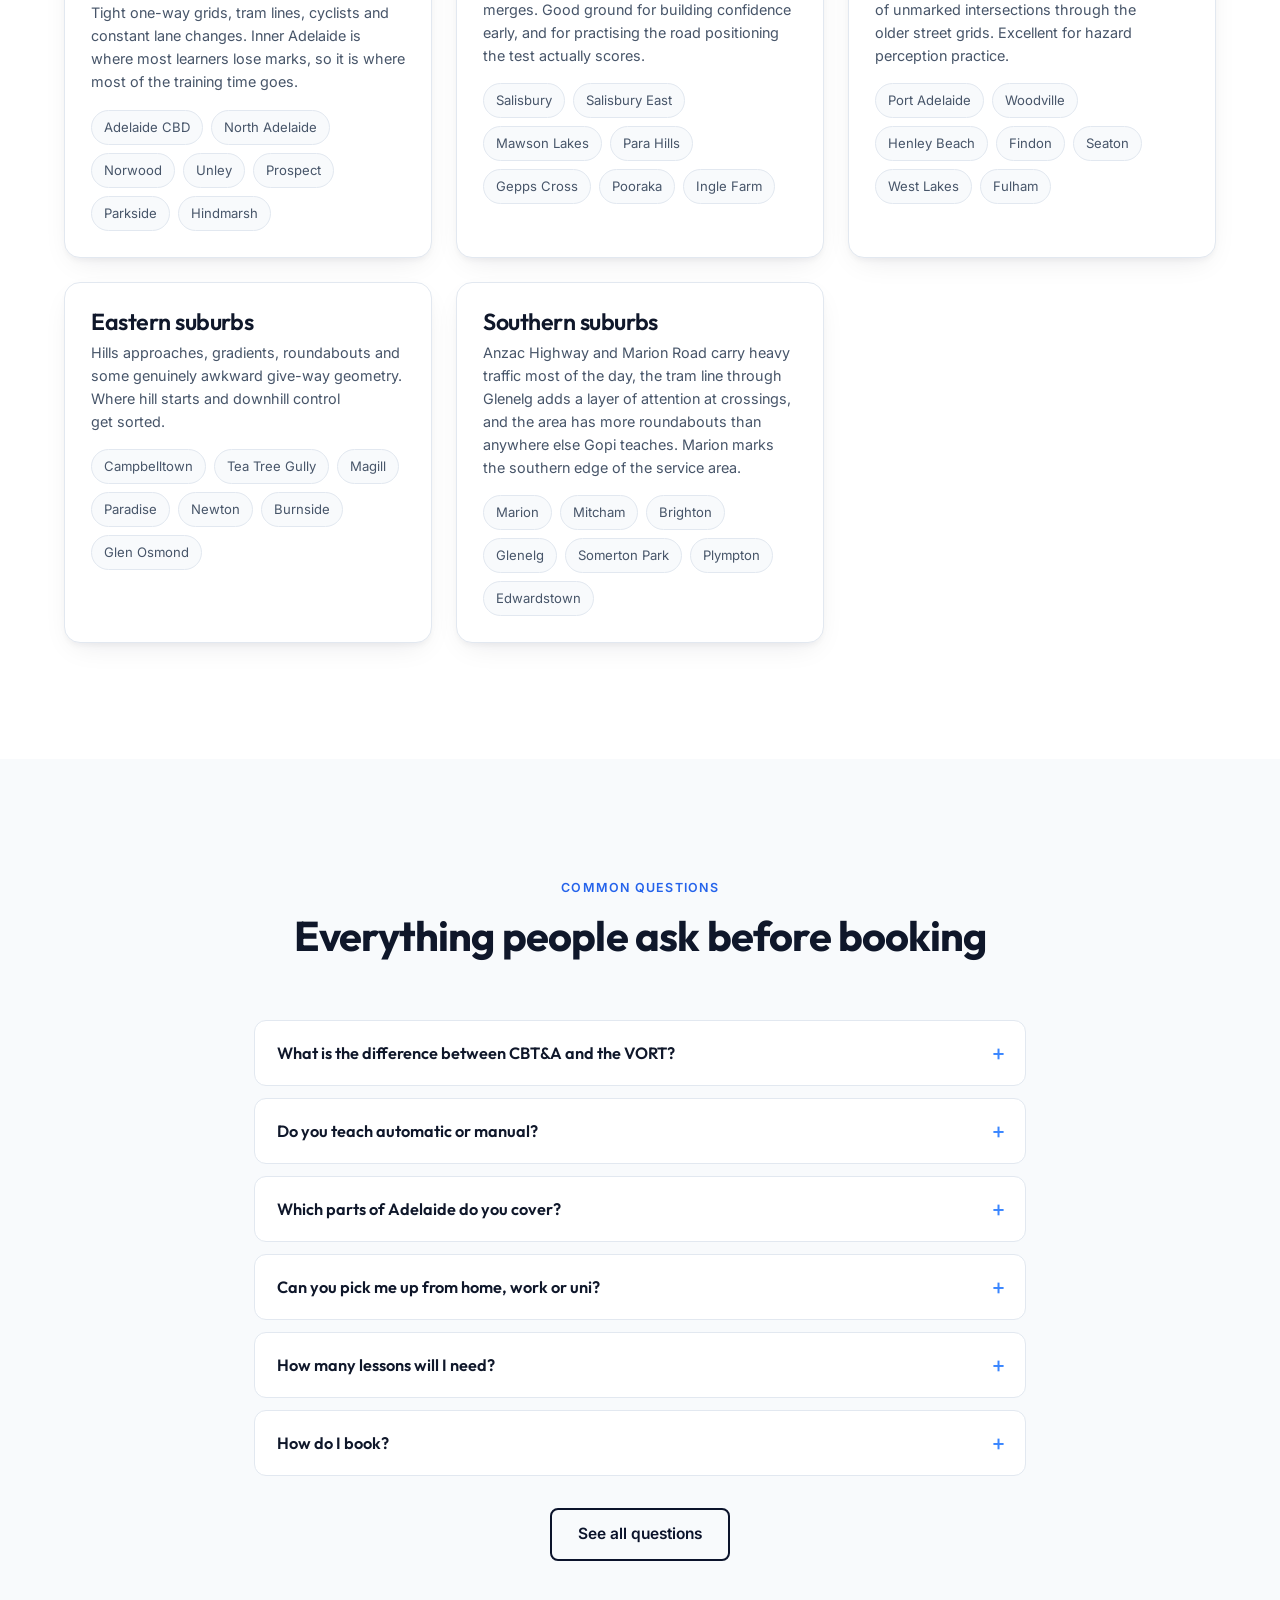
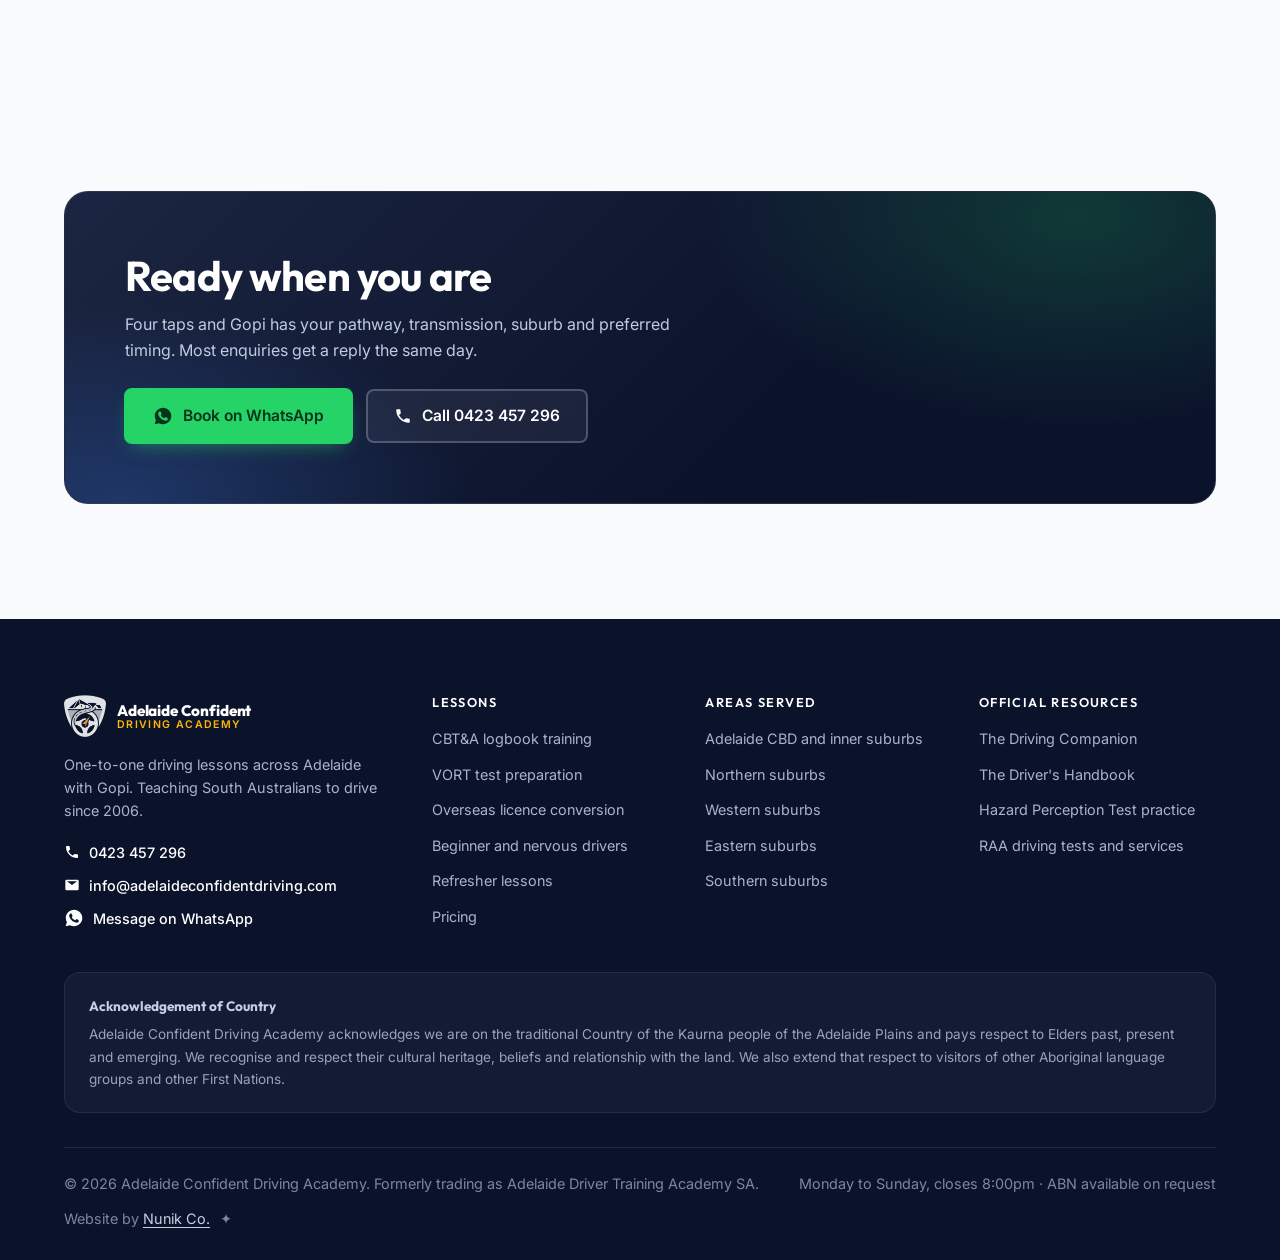
==== commit ec60509d: "Add Nunik Co. site credit, credit page, and humans.txt Footer on every page now credits Nunik Co. wi" ====
--- a/index.html
+++ b/index.html
@@ -33,15 +33,16 @@
 <link rel="icon" href="/assets/img/icon-192.png" type="image/png" sizes="192x192">
 <link rel="apple-touch-icon" href="/assets/img/apple-touch-icon.png">
 <link rel="manifest" href="/site.webmanifest">
+<link rel="author" href="/humans.txt" type="text/plain">
 
 <link rel="preconnect" href="https://fonts.googleapis.com">
 <link rel="preconnect" href="https://fonts.gstatic.com" crossorigin>
 <!-- Loaded normally rather than with a media=print/onload swap: the CSP forbids
      inline event handlers, and display=swap already prevents invisible text. -->
 <link rel="stylesheet" href="https://fonts.googleapis.com/css2?family=Outfit:wght@600;700;800&family=Inter:wght@400;500;600&display=swap">
-<link rel="stylesheet" href="/assets/css/site.css">
-<script src="/assets/js/site.js" defer></script>
-<script type="application/ld+json">{"@context":"https://schema.org","@graph":[{"@type":"WebSite","@id":"https://adelaideconfidentdriving.com/#website","url":"https://adelaideconfidentdriving.com/","name":"Adelaide Confident Driving Academy","inLanguage":"en-AU","publisher":{"@id":"https://adelaideconfidentdriving.com/#business"}},{"@type":["DrivingSchool","LocalBusiness"],"@id":"https://adelaideconfidentdriving.com/#business","name":"Adelaide Confident Driving Academy","alternateName":["Adelaide Confident Driving","Adelaide Driver Training Academy SA","ACDA"],"description":"One-to-one driving school serving Adelaide and South Australia. CBT&A logbook training, VORT test preparation, overseas licence conversion and lessons for nervous beginners.","url":"https://adelaideconfidentdriving.com/","telephone":"+61423457296","email":"info@adelaideconfidentdriving.com","foundingDate":"2006","image":"https://adelaideconfidentdriving.com/assets/img/og-default.png","logo":{"@type":"ImageObject","url":"https://adelaideconfidentdriving.com/assets/img/icon-512.png","width":512,"height":512},"priceRange":"$$","currenciesAccepted":"AUD","address":{"@type":"PostalAddress","addressLocality":"Adelaide","addressRegion":"SA","addressCountry":"AU"},"geo":{"@type":"GeoCoordinates","latitude":"-34.9285","longitude":"138.6007"},"areaServed":[{"@type":"City","name":"Adelaide"},{"@type":"Place","name":"Adelaide CBD"},{"@type":"Place","name":"North Adelaide"},{"@type":"Place","name":"Norwood"},{"@type":"Place","name":"Unley"},{"@type":"Place","name":"Prospect"},{"@type":"Place","name":"Parkside"},{"@type":"Place","name":"Hindmarsh"},{"@type":"Place","name":"Thebarton"},{"@type":"Place","name":"Kent Town"},{"@type":"Place","name":"Goodwood"},{"@type":"Place","name":"Salisbury"},{"@type":"Place","name":"Salisbury East"},{"@type":"Place","name":"Mawson Lakes"},{"@type":"Place","name":"Para Hills"},{"@type":"Place","name":"Gepps Cross"},{"@type":"Place","name":"Pooraka"},{"@type":"Place","name":"Ingle Farm"},{"@type":"Place","name":"Modbury"},{"@type":"Place","name":"Golden Grove"},{"@type":"Place","name":"Munno Para"},{"@type":"Place","name":"Port Adelaide"},{"@type":"Place","name":"Woodville"},{"@type":"Place","name":"Henley Beach"},{"@type":"Place","name":"Findon"},{"@type":"Place","name":"Seaton"},{"@type":"Place","name":"West Lakes"},{"@type":"Place","name":"Fulham"},{"@type":"Place","name":"Grange"},{"@type":"Place","name":"Semaphore"},{"@type":"Place","name":"Royal Park"},{"@type":"Place","name":"Campbelltown"},{"@type":"Place","name":"Tea Tree Gully"},{"@type":"Place","name":"Magill"},{"@type":"Place","name":"Paradise"},{"@type":"Place","name":"Newton"},{"@type":"Place","name":"Burnside"},{"@type":"Place","name":"Glen Osmond"},{"@type":"Place","name":"Hectorville"},{"@type":"Place","name":"Kensington"},{"@type":"Place","name":"Marryatville"},{"@type":"Place","name":"Marion"},{"@type":"Place","name":"Mitcham"},{"@type":"Place","name":"Brighton"},{"@type":"Place","name":"Glenelg"},{"@type":"Place","name":"Somerton Park"},{"@type":"Place","name":"Plympton"},{"@type":"Place","name":"Edwardstown"},{"@type":"Place","name":"Ascot Park"},{"@type":"Place","name":"Clovelly Park"},{"@type":"Place","name":"Daw Park"}],"serviceArea":{"@type":"GeoCircle","geoMidpoint":{"@type":"GeoCoordinates","latitude":"-34.9285","longitude":"138.6007"},"geoRadius":"40000"},"openingHoursSpecification":[{"@type":"OpeningHoursSpecification","dayOfWeek":["Monday","Tuesday","Wednesday","Thursday","Friday","Saturday","Sunday"],"opens":"07:00","closes":"20:00"}],"aggregateRating":{"@type":"AggregateRating","ratingValue":"5.0","reviewCount":72,"bestRating":"5","worstRating":"1"},"review":[{"@type":"Review","author":{"@type":"Person","name":"Basil Eldhose"},"reviewRating":{"@type":"Rating","ratingValue":"5","bestRating":"5"},"reviewBody":"I had a great experience learning with Gopi. He is very patient, friendly, and explains everything in a simple way. His guidance helped me build confidence and pass my driving test on the first attempt."},{"@type":"Review","author":{"@type":"Person","name":"Zandy"},"reviewRating":{"@type":"Rating","ratingValue":"5","bestRating":"5"},"reviewBody":"Absolutely the best instructor in Adelaide, I know this because I have had many instructors before him. He really works hard to make sure you succeed, excellent teaching ability, and a positive attitude."},{"@type":"Review","author":{"@type":"Person","name":"Mina Prajapat"},"reviewRating":{"@type":"Rating","ratingValue":"5","bestRating":"5"},"reviewBody":"I can't thank Gopi Sir enough for all the support and patience he showed during my driving lessons, especially while I was in my 9th month of pregnancy. His calm demeanor and clear guidance made it possible."},{"@type":"Review","author":{"@type":"Person","name":"Chinthika Samarakoon"},"reviewRating":{"@type":"Rating","ratingValue":"5","bestRating":"5"},"reviewBody":"I did my overseas licence conversion through CBT&A with Gopi and got the full SA driver's licence. Gopi was an excellent teacher, kind, respectful, and patient throughout the entire process."},{"@type":"Review","author":{"@type":"Person","name":"Vedant Saini"},"reviewRating":{"@type":"Rating","ratingValue":"5","bestRating":"5"},"reviewBody":"Excellent instructor! Gopi really knows his stuff. Lots of tips and tricks which got my confidence up. Passed my CBT&A with an Auditor in the car on the first try!"},{"@type":"Review","author":{"@type":"Person","name":"Xander Schofield"},"reviewRating":{"@type":"Rating","ratingValue":"5","bestRating":"5"},"reviewBody":"Gopi was incredibly helpful in getting my P's. In the session right before the exam, he helped correct mistakes quickly and efficiently."},{"@type":"Review","author":{"@type":"Person","name":"Anh Quang Le Van"},"reviewRating":{"@type":"Rating","ratingValue":"5","bestRating":"5"},"reviewBody":"Experienced, gentle, and patient enough to help me pass the full license test in just 2 training sessions. He organized early timeframes for my urgent timeline."},{"@type":"Review","author":{"@type":"Person","name":"Aishwarya Menon"},"reviewRating":{"@type":"Rating","ratingValue":"5","bestRating":"5"},"reviewBody":"I passed my driving test the first time! Gopi uncle broke down each task and ensured I understood the movement prior to attempting it on the road."}],"employee":{"@id":"https://adelaideconfidentdriving.com/about/#gopi"},"founder":{"@id":"https://adelaideconfidentdriving.com/about/#gopi"},"sameAs":["https://share.google/oz1qiCDrlBlNMlHzZ","https://www.google.com/search?kgmid=/g/11vqnhx90x","https://adelaidedrivertrainingacademysa.com.au"],"hasOfferCatalog":{"@type":"OfferCatalog","name":"Driving lessons and assessments","itemListElement":[{"@type":"Offer","itemOffered":{"@type":"Service","name":"CBT&A logbook training","url":"https://adelaideconfidentdriving.com/services/cbta-logbook-training/"}},{"@type":"Offer","itemOffered":{"@type":"Service","name":"VORT test preparation","url":"https://adelaideconfidentdriving.com/services/vort-test-preparation/"}},{"@type":"Offer","itemOffered":{"@type":"Service","name":"Overseas licence conversion","url":"https://adelaideconfidentdriving.com/services/overseas-licence-conversion/"}},{"@type":"Offer","itemOffered":{"@type":"Service","name":"Beginner and nervous drivers","url":"https://adelaideconfidentdriving.com/services/beginner-driving-lessons/"}},{"@type":"Offer","itemOffered":{"@type":"Service","name":"Refresher lessons","url":"https://adelaideconfidentdriving.com/services/refresher-driving-lessons/"}}]}},{"@type":"Person","@id":"https://adelaideconfidentdriving.com/about/#gopi","name":"Gopi","alternateName":"Gopinathan","jobTitle":"Lead driving instructor and CBTA Certified Examiner","worksFor":{"@id":"https://adelaideconfidentdriving.com/#business"},"knowsAbout":["CBT&A Competency Based Training and Assessment","Vehicle On Road Test (VORT)","Overseas driver licence conversion in South Australia","Learner driver instruction","Automobile engineering"],"description":"Driving instructor in South Australia since 2006 with a background in automobile engineering. Known for calm, patient one-to-one instruction."},{"@type":"FAQPage","mainEntity":[{"@type":"Question","name":"What is the difference between CBT&A and the VORT?","acceptedAnswer":{"@type":"Answer","text":"CBT&A is the logbook method. You work through 30 competency tasks and your Authorised Examiner signs each one off as you demonstrate it, so there is no pass or fail moment. The VORT is a single assessed drive after 75 logged supervised hours, where you need 90 percent or better and no road law breaches. CBT&A suits people who do not perform well under test pressure. The VORT suits confident drivers who would rather get it done in one sitting."}},{"@type":"Question","name":"Do you teach automatic or manual?","acceptedAnswer":{"@type":"Answer","text":"Both. Most learners now choose automatic, which is completely reasonable. Be aware that if you are assessed in an automatic, your licence carries an automatic-only condition until you complete a manual assessment."}},{"@type":"Question","name":"Which parts of Adelaide do you cover?","acceptedAnswer":{"@type":"Answer","text":"The CBD and inner suburbs, the northern suburbs, the western suburbs, the eastern suburbs and the southern suburbs as far as Marion. Send a message with your suburb and you will get a straight answer."}},{"@type":"Question","name":"Can you pick me up from home, work or uni?","acceptedAnswer":{"@type":"Answer","text":"Usually yes, within the service areas. Say where you need to be picked up from when you message and it gets sorted before the first lesson."}},{"@type":"Question","name":"How many lessons will I need?","acceptedAnswer":{"@type":"Answer","text":"Nobody can answer that honestly before seeing you drive. After the first assessment lesson you will get a realistic estimate rather than a number designed to sound appealing."}},{"@type":"Question","name":"How do I book?","acceptedAnswer":{"@type":"Answer","text":"The quickest way is the WhatsApp booking form on this site, which sends Gopi your training path, transmission, suburb and preferred timing in one message. Calling or texting 0423 457 296 works just as well."}}]},{"@type":"BreadcrumbList","itemListElement":[{"@type":"ListItem","position":1,"name":"Home","item":"https://adelaideconfidentdriving.com/"}]}]}</script>
+<link rel="stylesheet" href="/assets/css/site.css?v=8c6334c6">
+<script src="/assets/js/site.js?v=108efda3" defer></script>
+<script type="application/ld+json">{"@context":"https://schema.org","@graph":[{"@type":"WebSite","@id":"https://adelaideconfidentdriving.com/#website","url":"https://adelaideconfidentdriving.com/","name":"Adelaide Confident Driving Academy","inLanguage":"en-AU","publisher":{"@id":"https://adelaideconfidentdriving.com/#business"},"creator":{"@type":"Organization","name":"Nunik Co.","url":"https://nunik.co/book"}},{"@type":["DrivingSchool","LocalBusiness"],"@id":"https://adelaideconfidentdriving.com/#business","name":"Adelaide Confident Driving Academy","alternateName":["Adelaide Confident Driving","Adelaide Driver Training Academy SA","ACDA"],"description":"One-to-one driving school serving Adelaide and South Australia. CBT&A logbook training, VORT test preparation, overseas licence conversion and lessons for nervous beginners.","url":"https://adelaideconfidentdriving.com/","telephone":"+61423457296","email":"info@adelaideconfidentdriving.com","foundingDate":"2006","image":"https://adelaideconfidentdriving.com/assets/img/og-default.png","logo":{"@type":"ImageObject","url":"https://adelaideconfidentdriving.com/assets/img/icon-512.png","width":512,"height":512},"priceRange":"$$","currenciesAccepted":"AUD","address":{"@type":"PostalAddress","addressLocality":"Adelaide","addressRegion":"SA","addressCountry":"AU"},"geo":{"@type":"GeoCoordinates","latitude":"-34.9285","longitude":"138.6007"},"areaServed":[{"@type":"City","name":"Adelaide"},{"@type":"Place","name":"Adelaide CBD"},{"@type":"Place","name":"North Adelaide"},{"@type":"Place","name":"Norwood"},{"@type":"Place","name":"Unley"},{"@type":"Place","name":"Prospect"},{"@type":"Place","name":"Parkside"},{"@type":"Place","name":"Hindmarsh"},{"@type":"Place","name":"Thebarton"},{"@type":"Place","name":"Kent Town"},{"@type":"Place","name":"Goodwood"},{"@type":"Place","name":"Salisbury"},{"@type":"Place","name":"Salisbury East"},{"@type":"Place","name":"Mawson Lakes"},{"@type":"Place","name":"Para Hills"},{"@type":"Place","name":"Gepps Cross"},{"@type":"Place","name":"Pooraka"},{"@type":"Place","name":"Ingle Farm"},{"@type":"Place","name":"Modbury"},{"@type":"Place","name":"Golden Grove"},{"@type":"Place","name":"Munno Para"},{"@type":"Place","name":"Port Adelaide"},{"@type":"Place","name":"Woodville"},{"@type":"Place","name":"Henley Beach"},{"@type":"Place","name":"Findon"},{"@type":"Place","name":"Seaton"},{"@type":"Place","name":"West Lakes"},{"@type":"Place","name":"Fulham"},{"@type":"Place","name":"Grange"},{"@type":"Place","name":"Semaphore"},{"@type":"Place","name":"Royal Park"},{"@type":"Place","name":"Campbelltown"},{"@type":"Place","name":"Tea Tree Gully"},{"@type":"Place","name":"Magill"},{"@type":"Place","name":"Paradise"},{"@type":"Place","name":"Newton"},{"@type":"Place","name":"Burnside"},{"@type":"Place","name":"Glen Osmond"},{"@type":"Place","name":"Hectorville"},{"@type":"Place","name":"Kensington"},{"@type":"Place","name":"Marryatville"},{"@type":"Place","name":"Marion"},{"@type":"Place","name":"Mitcham"},{"@type":"Place","name":"Brighton"},{"@type":"Place","name":"Glenelg"},{"@type":"Place","name":"Somerton Park"},{"@type":"Place","name":"Plympton"},{"@type":"Place","name":"Edwardstown"},{"@type":"Place","name":"Ascot Park"},{"@type":"Place","name":"Clovelly Park"},{"@type":"Place","name":"Daw Park"}],"serviceArea":{"@type":"GeoCircle","geoMidpoint":{"@type":"GeoCoordinates","latitude":"-34.9285","longitude":"138.6007"},"geoRadius":"40000"},"openingHoursSpecification":[{"@type":"OpeningHoursSpecification","dayOfWeek":["Monday","Tuesday","Wednesday","Thursday","Friday","Saturday","Sunday"],"opens":"07:00","closes":"20:00"}],"aggregateRating":{"@type":"AggregateRating","ratingValue":"5.0","reviewCount":72,"bestRating":"5","worstRating":"1"},"review":[{"@type":"Review","author":{"@type":"Person","name":"Basil Eldhose"},"reviewRating":{"@type":"Rating","ratingValue":"5","bestRating":"5"},"reviewBody":"I had a great experience learning with Gopi. He is very patient, friendly, and explains everything in a simple way. His guidance helped me build confidence and pass my driving test on the first attempt."},{"@type":"Review","author":{"@type":"Person","name":"Zandy"},"reviewRating":{"@type":"Rating","ratingValue":"5","bestRating":"5"},"reviewBody":"Absolutely the best instructor in Adelaide, I know this because I have had many instructors before him. He really works hard to make sure you succeed, excellent teaching ability, and a positive attitude."},{"@type":"Review","author":{"@type":"Person","name":"Mina Prajapat"},"reviewRating":{"@type":"Rating","ratingValue":"5","bestRating":"5"},"reviewBody":"I can't thank Gopi Sir enough for all the support and patience he showed during my driving lessons, especially while I was in my 9th month of pregnancy. His calm demeanor and clear guidance made it possible."},{"@type":"Review","author":{"@type":"Person","name":"Chinthika Samarakoon"},"reviewRating":{"@type":"Rating","ratingValue":"5","bestRating":"5"},"reviewBody":"I did my overseas licence conversion through CBT&A with Gopi and got the full SA driver's licence. Gopi was an excellent teacher, kind, respectful, and patient throughout the entire process."},{"@type":"Review","author":{"@type":"Person","name":"Vedant Saini"},"reviewRating":{"@type":"Rating","ratingValue":"5","bestRating":"5"},"reviewBody":"Excellent instructor! Gopi really knows his stuff. Lots of tips and tricks which got my confidence up. Passed my CBT&A with an Auditor in the car on the first try!"},{"@type":"Review","author":{"@type":"Person","name":"Xander Schofield"},"reviewRating":{"@type":"Rating","ratingValue":"5","bestRating":"5"},"reviewBody":"Gopi was incredibly helpful in getting my P's. In the session right before the exam, he helped correct mistakes quickly and efficiently."},{"@type":"Review","author":{"@type":"Person","name":"Anh Quang Le Van"},"reviewRating":{"@type":"Rating","ratingValue":"5","bestRating":"5"},"reviewBody":"Experienced, gentle, and patient enough to help me pass the full license test in just 2 training sessions. He organized early timeframes for my urgent timeline."},{"@type":"Review","author":{"@type":"Person","name":"Aishwarya Menon"},"reviewRating":{"@type":"Rating","ratingValue":"5","bestRating":"5"},"reviewBody":"I passed my driving test the first time! Gopi uncle broke down each task and ensured I understood the movement prior to attempting it on the road."}],"employee":{"@id":"https://adelaideconfidentdriving.com/about/#gopi"},"founder":{"@id":"https://adelaideconfidentdriving.com/about/#gopi"},"sameAs":["https://share.google/oz1qiCDrlBlNMlHzZ","https://www.google.com/search?kgmid=/g/11vqnhx90x","https://adelaidedrivertrainingacademysa.com.au"],"hasOfferCatalog":{"@type":"OfferCatalog","name":"Driving lessons and assessments","itemListElement":[{"@type":"Offer","itemOffered":{"@type":"Service","name":"CBT&A logbook training","url":"https://adelaideconfidentdriving.com/services/cbta-logbook-training/"}},{"@type":"Offer","itemOffered":{"@type":"Service","name":"VORT test preparation","url":"https://adelaideconfidentdriving.com/services/vort-test-preparation/"}},{"@type":"Offer","itemOffered":{"@type":"Service","name":"Overseas licence conversion","url":"https://adelaideconfidentdriving.com/services/overseas-licence-conversion/"}},{"@type":"Offer","itemOffered":{"@type":"Service","name":"Beginner and nervous drivers","url":"https://adelaideconfidentdriving.com/services/beginner-driving-lessons/"}},{"@type":"Offer","itemOffered":{"@type":"Service","name":"Refresher lessons","url":"https://adelaideconfidentdriving.com/services/refresher-driving-lessons/"}}]}},{"@type":"Person","@id":"https://adelaideconfidentdriving.com/about/#gopi","name":"Gopi","alternateName":"Gopinathan","jobTitle":"Lead driving instructor and CBTA Certified Examiner","worksFor":{"@id":"https://adelaideconfidentdriving.com/#business"},"knowsAbout":["CBT&A Competency Based Training and Assessment","Vehicle On Road Test (VORT)","Overseas driver licence conversion in South Australia","Learner driver instruction","Automobile engineering"],"description":"Driving instructor in South Australia since 2006 with a background in automobile engineering. Known for calm, patient one-to-one instruction."},{"@type":"FAQPage","mainEntity":[{"@type":"Question","name":"What is the difference between CBT&A and the VORT?","acceptedAnswer":{"@type":"Answer","text":"CBT&A is the logbook method. You work through 30 competency tasks and your Authorised Examiner signs each one off as you demonstrate it, so there is no pass or fail moment. The VORT is a single assessed drive after 75 logged supervised hours, where you need 90 percent or better and no road law breaches. CBT&A suits people who do not perform well under test pressure. The VORT suits confident drivers who would rather get it done in one sitting."}},{"@type":"Question","name":"Do you teach automatic or manual?","acceptedAnswer":{"@type":"Answer","text":"Both. Most learners now choose automatic, which is completely reasonable. Be aware that if you are assessed in an automatic, your licence carries an automatic-only condition until you complete a manual assessment."}},{"@type":"Question","name":"Which parts of Adelaide do you cover?","acceptedAnswer":{"@type":"Answer","text":"The CBD and inner suburbs, the northern suburbs, the western suburbs, the eastern suburbs and the southern suburbs as far as Marion. Send a message with your suburb and you will get a straight answer."}},{"@type":"Question","name":"Can you pick me up from home, work or uni?","acceptedAnswer":{"@type":"Answer","text":"Usually yes, within the service areas. Say where you need to be picked up from when you message and it gets sorted before the first lesson."}},{"@type":"Question","name":"How many lessons will I need?","acceptedAnswer":{"@type":"Answer","text":"Nobody can answer that honestly before seeing you drive. After the first assessment lesson you will get a realistic estimate rather than a number designed to sound appealing."}},{"@type":"Question","name":"How do I book?","acceptedAnswer":{"@type":"Answer","text":"The quickest way is the WhatsApp booking form on this site, which sends Gopi your training path, transmission, suburb and preferred timing in one message. Calling or texting 0423 457 296 works just as well."}}]},{"@type":"BreadcrumbList","itemListElement":[{"@type":"ListItem","position":1,"name":"Home","item":"https://adelaideconfidentdriving.com/"}]}]}</script>
 </head>
 <body>
 <div id="preloader" role="status" aria-label="Loading">
@@ -384,6 +385,8 @@
     <div class="footer-base">
       <p>&copy; <span data-year>2026</span> Adelaide Confident Driving Academy. Formerly trading as Adelaide Driver Training Academy SA.</p>
       <p>Monday to Sunday, closes 8:00pm &middot; ABN available on request</p>
+      <p class="footer-credit">Website by <a href="https://nunik.co/book" target="_blank" rel="noopener">Nunik Co.</a>
+      <a class="footer-egg" href="/built-by-nunik-co/" title="The story behind this site" aria-label="The story behind this site">&#10022;</a></p>
     </div>
   </div>
 </footer>
--- a/assets/css/site.css
+++ b/assets/css/site.css
@@ -965,3 +965,17 @@
 .mt-40 { margin-top: 40px; }
 .center { text-align: center; }
 .tabnum { font-variant-numeric: tabular-nums; }
+
+/* --------------------------------------------------------------------------
+   21. Footer credit and creator page
+   -------------------------------------------------------------------------- */
+.footer-credit { flex-basis: 100%; }
+.site-footer .footer-credit a { font-size: inherit; }
+.site-footer .footer-credit a:not(.footer-egg) { color: #C6D0E4; text-decoration: underline; text-underline-offset: 3px; }
+.site-footer .footer-egg { margin-left: 6px; color: #7A889F; }
+.site-footer .footer-egg:hover { color: var(--gold); text-decoration: none; }
+.testimonial { gap: 20px; padding: clamp(24px, 4vw, 40px); }
+.testimonial blockquote { font-size: 1.02rem; line-height: 1.7; display: grid; gap: 1em; }
+.testimonial blockquote::before, .testimonial blockquote::after { content: none; }
+.testimonial blockquote p { margin: 0; color: var(--ink-muted); }
+.page-hero .text-link { color: #fff; text-decoration: underline; text-underline-offset: 3px; }
